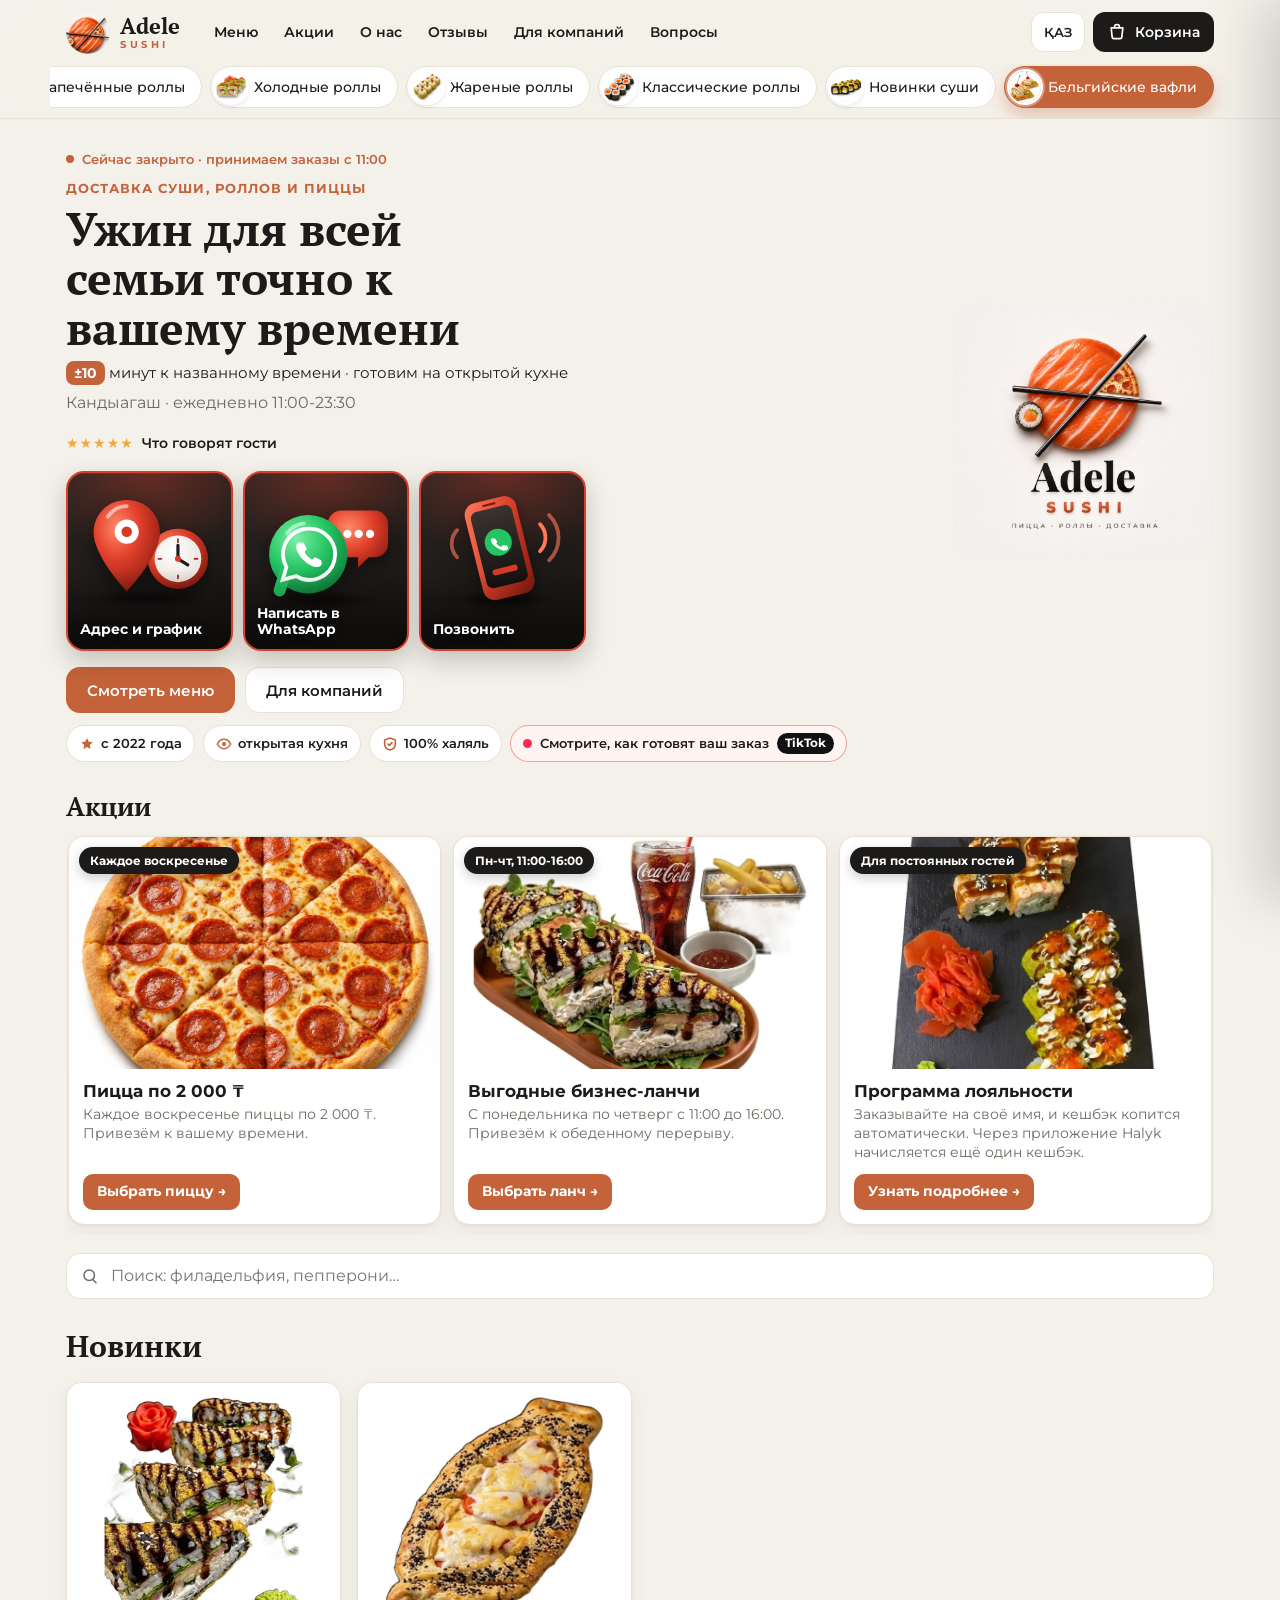
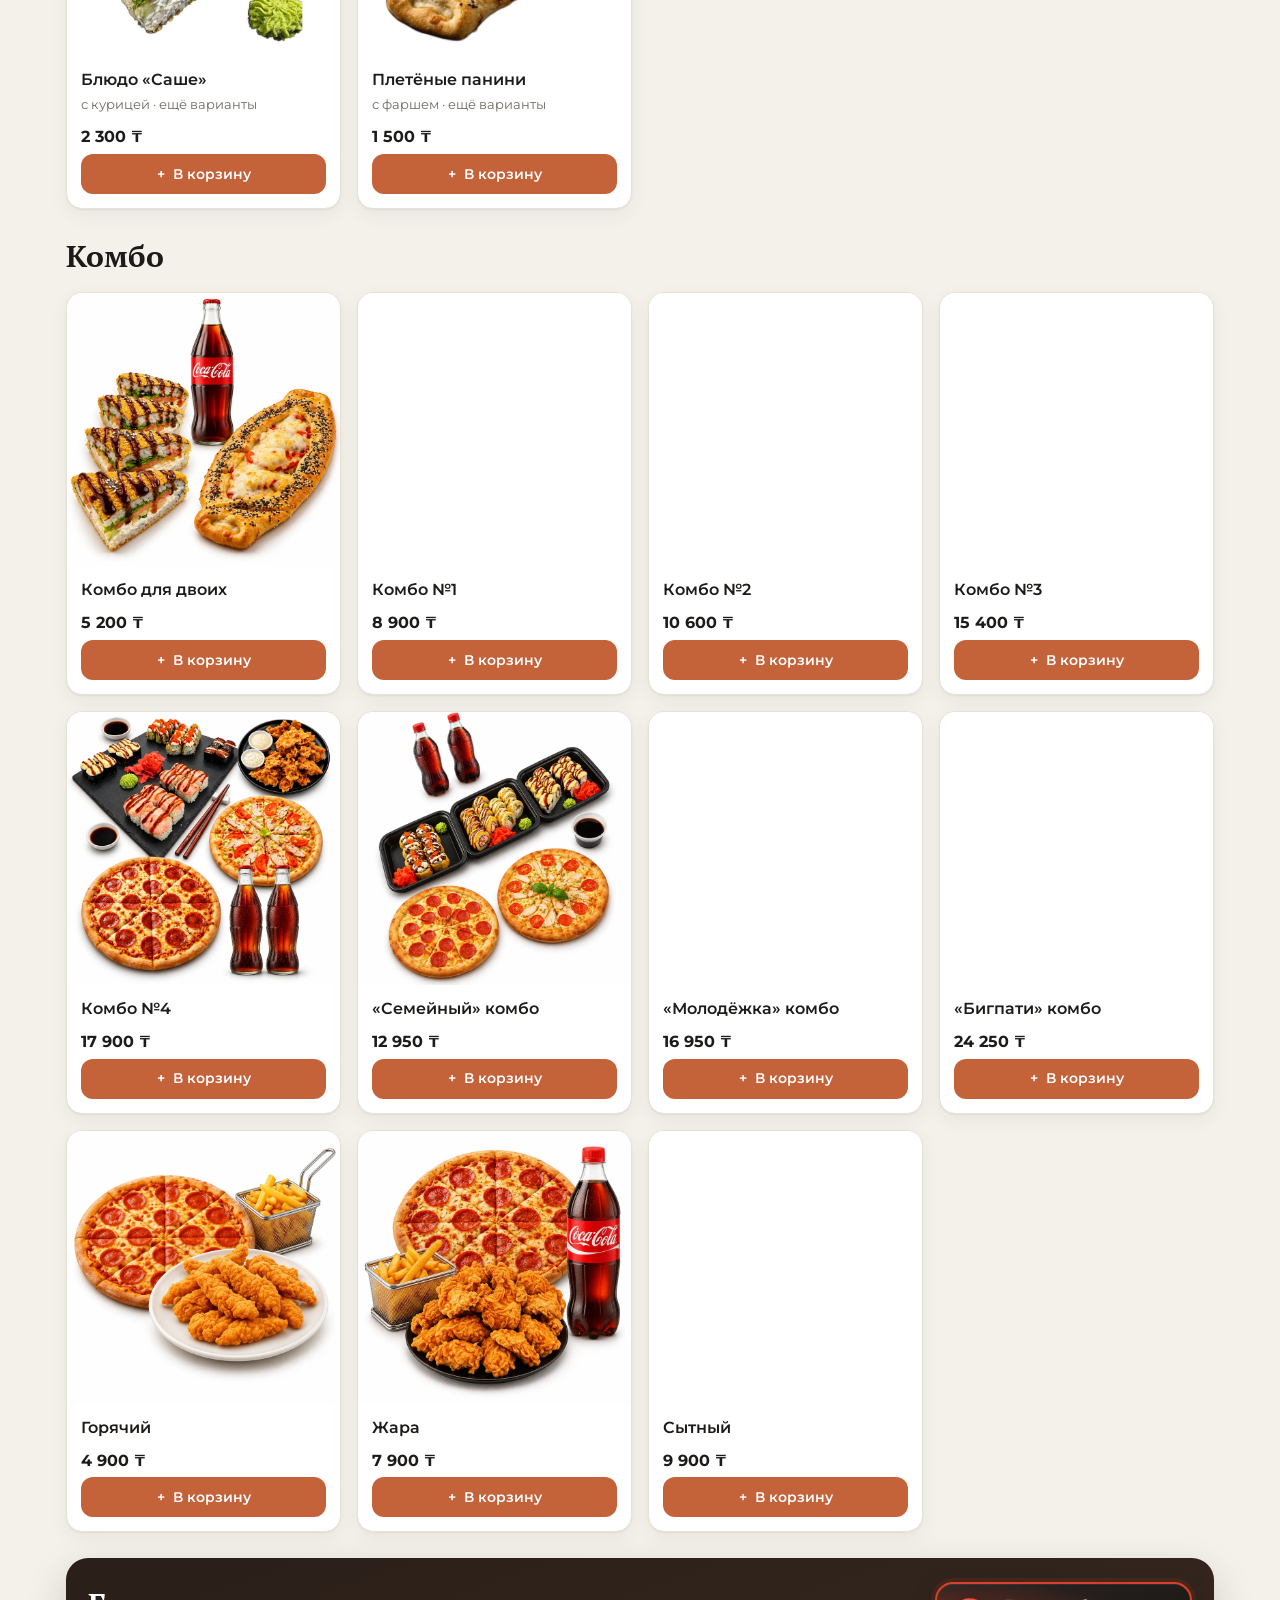
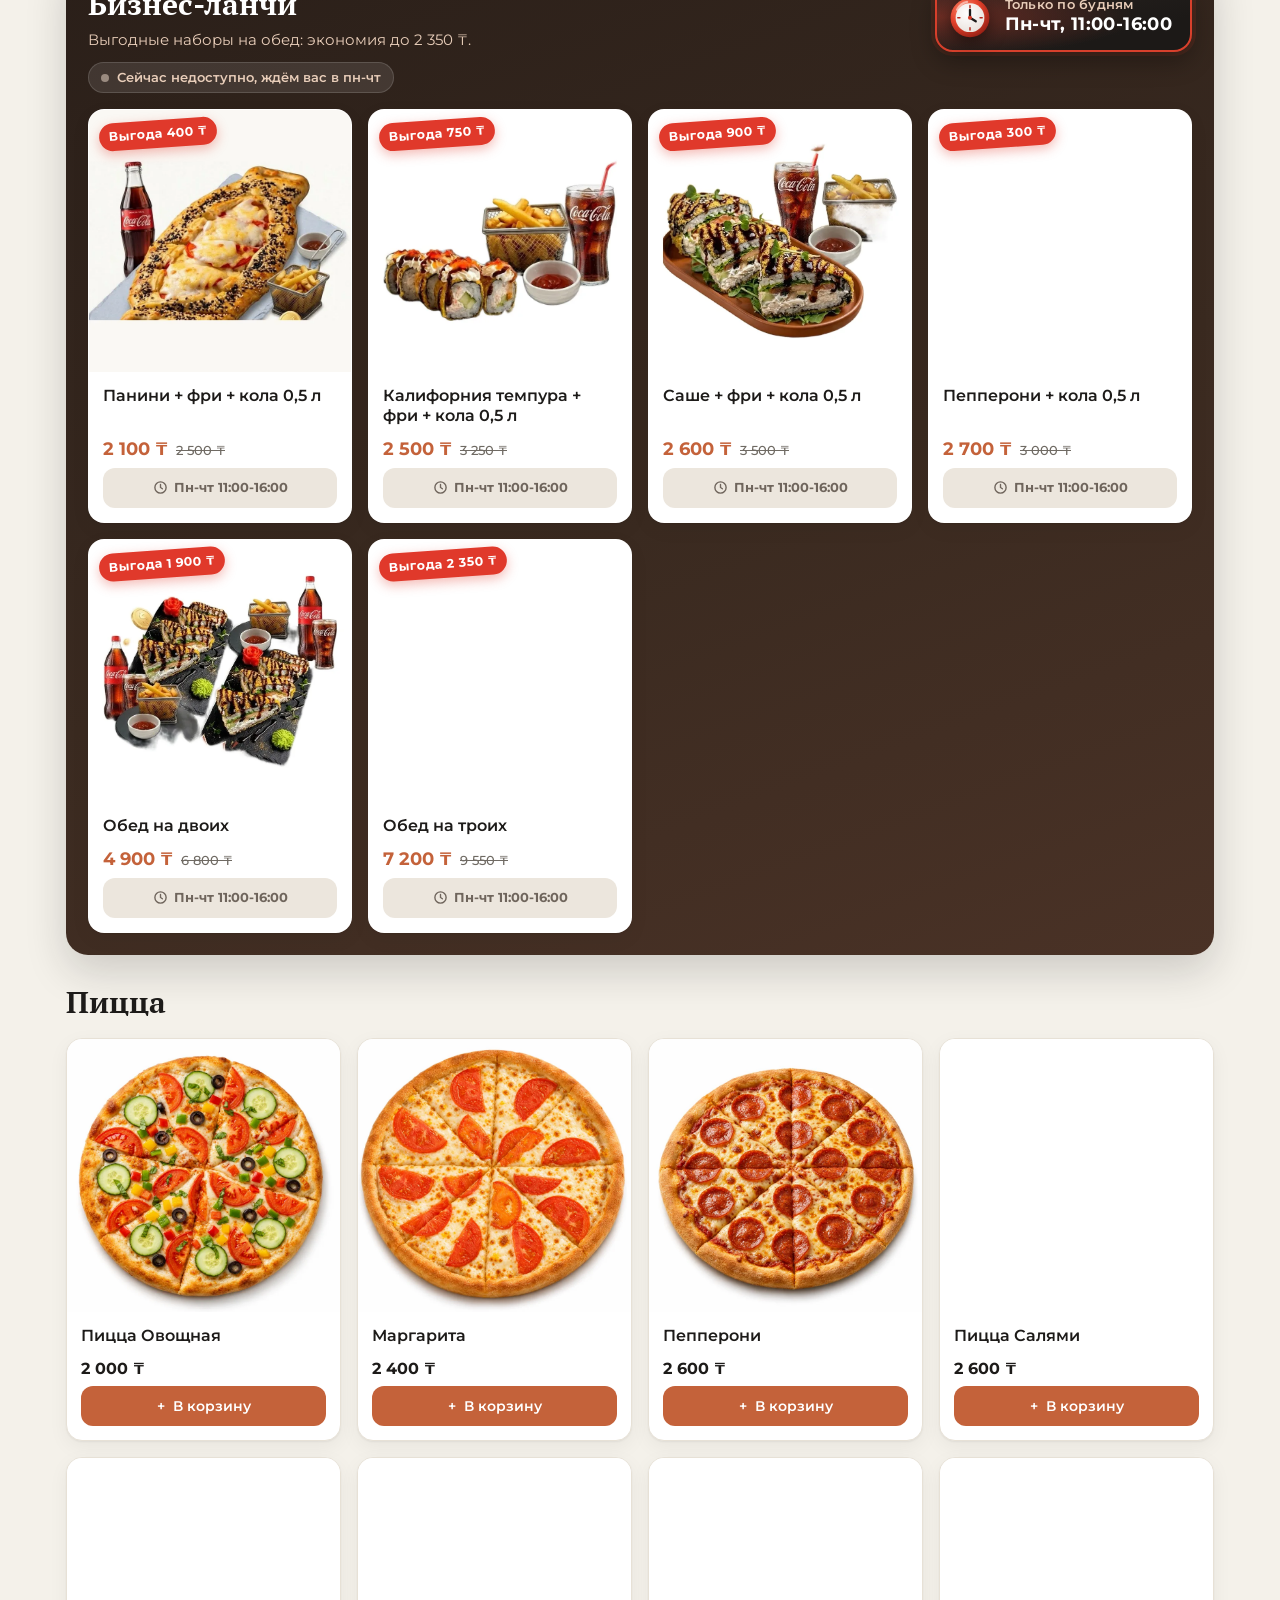
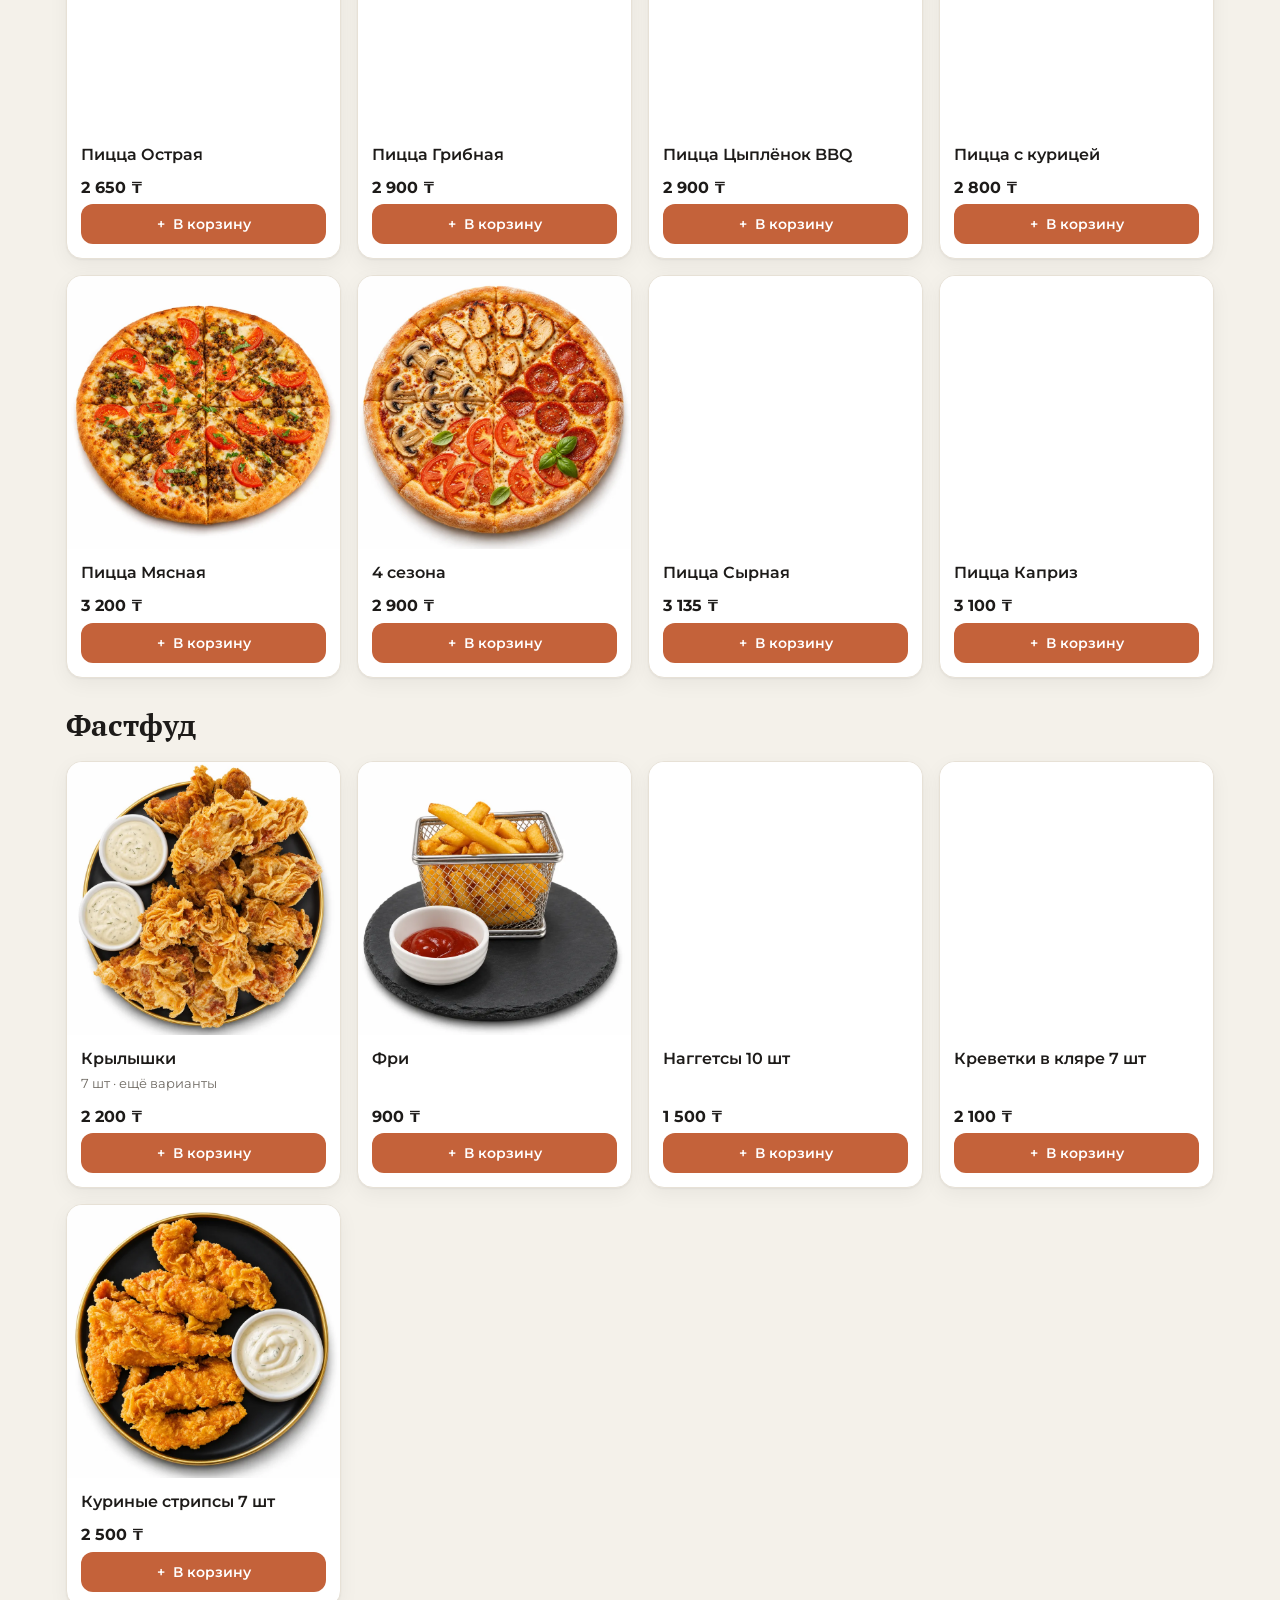
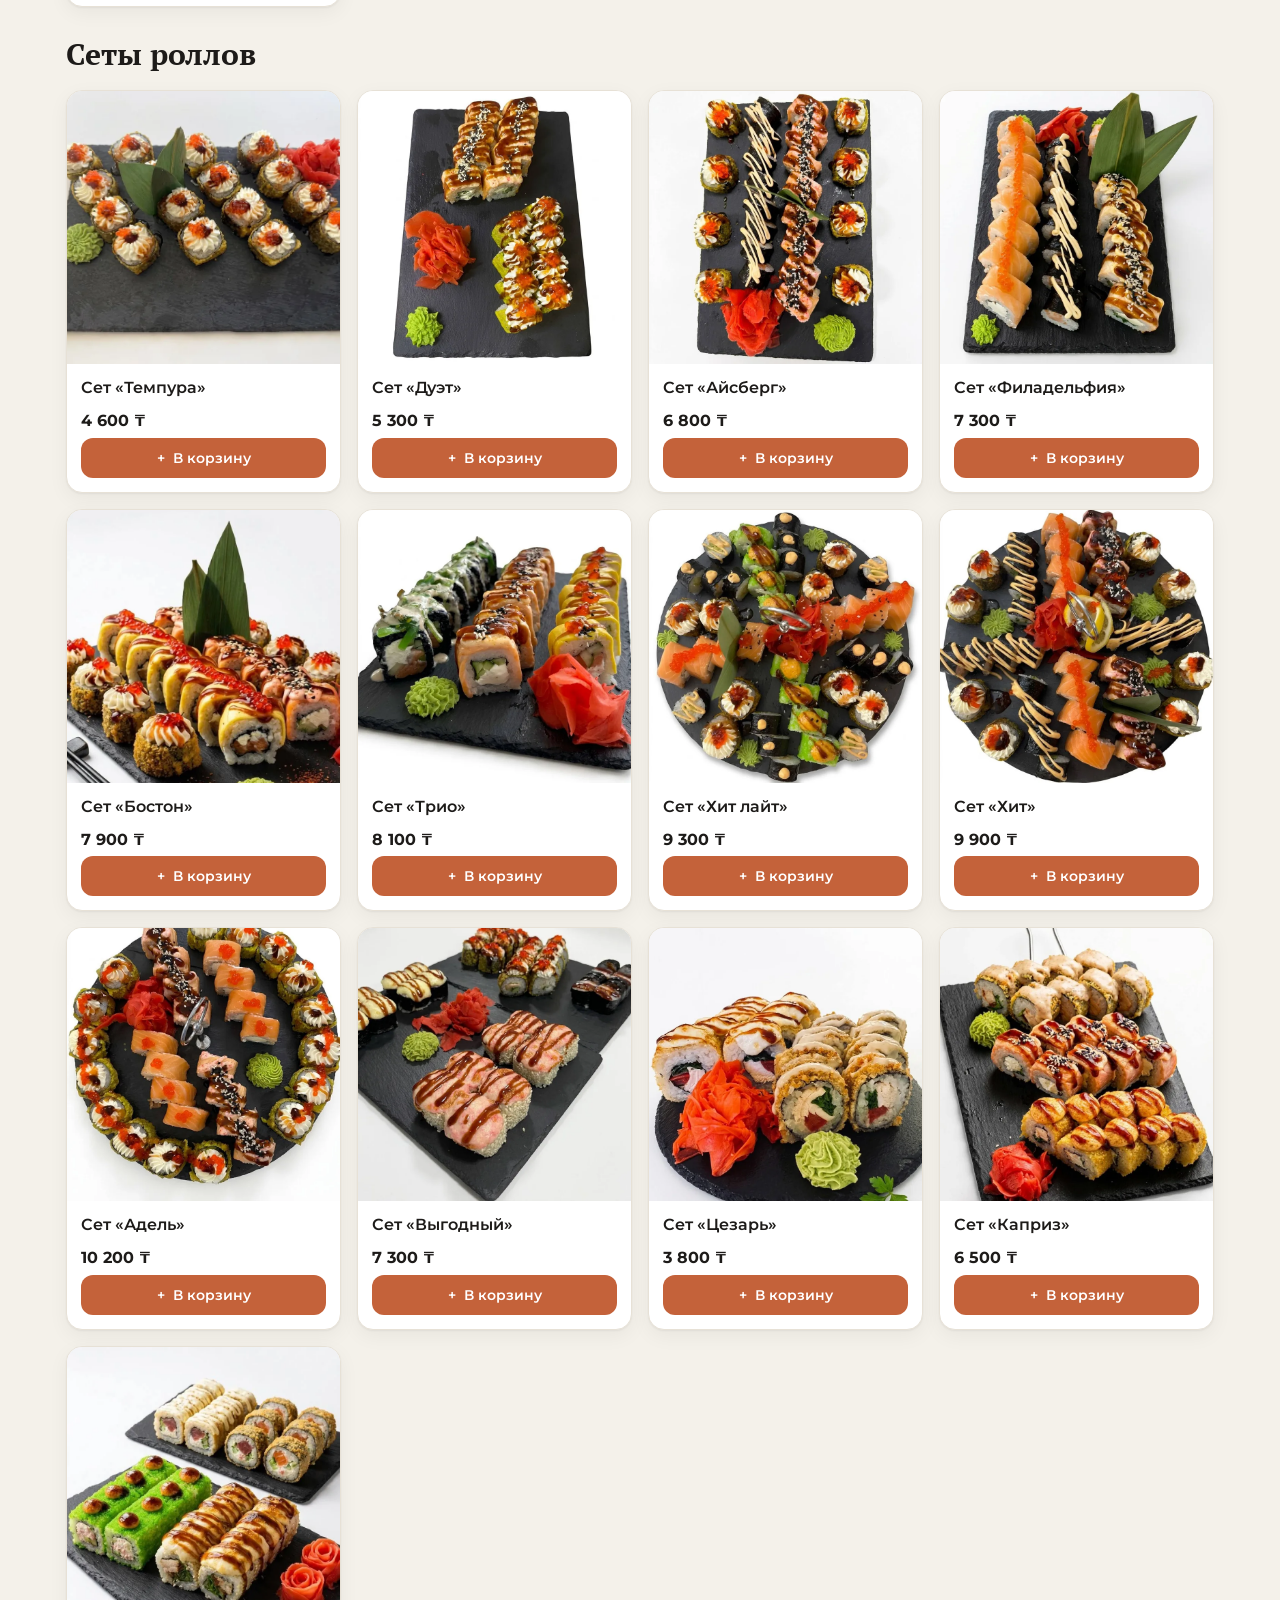
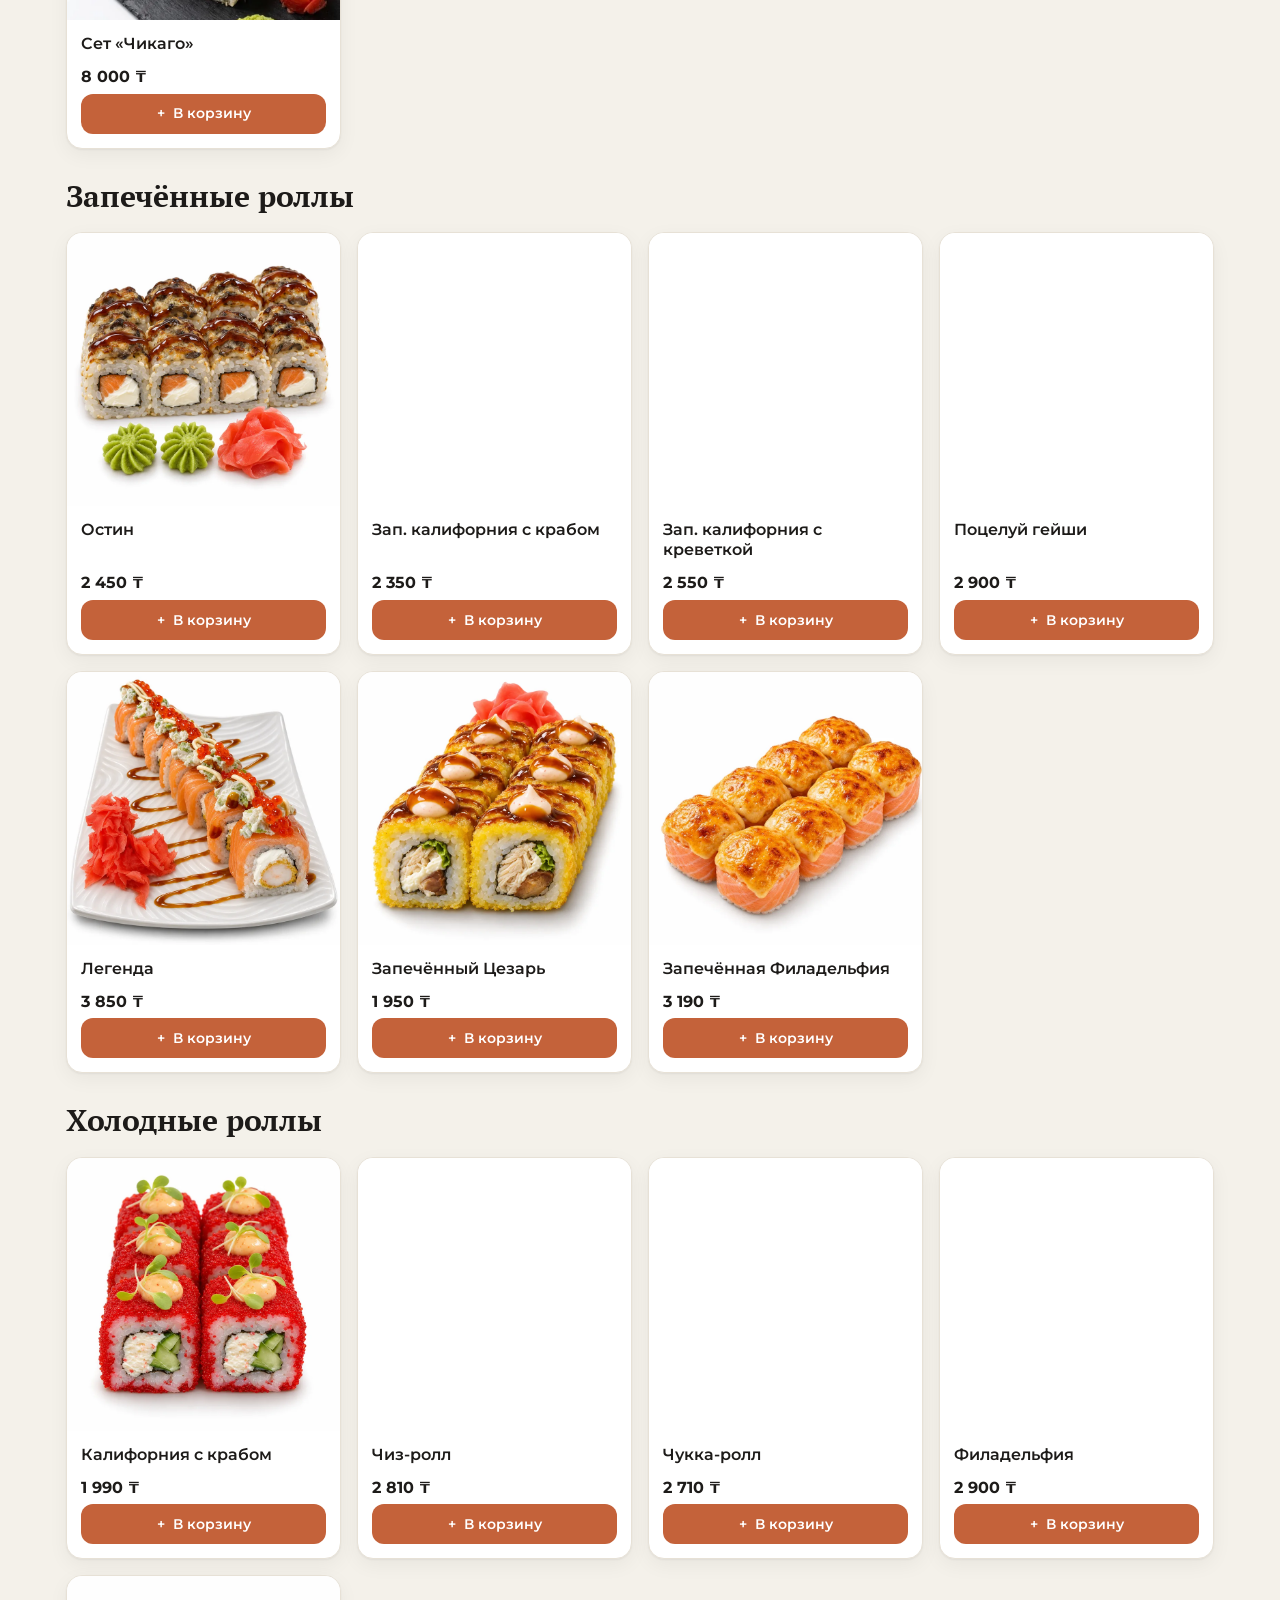
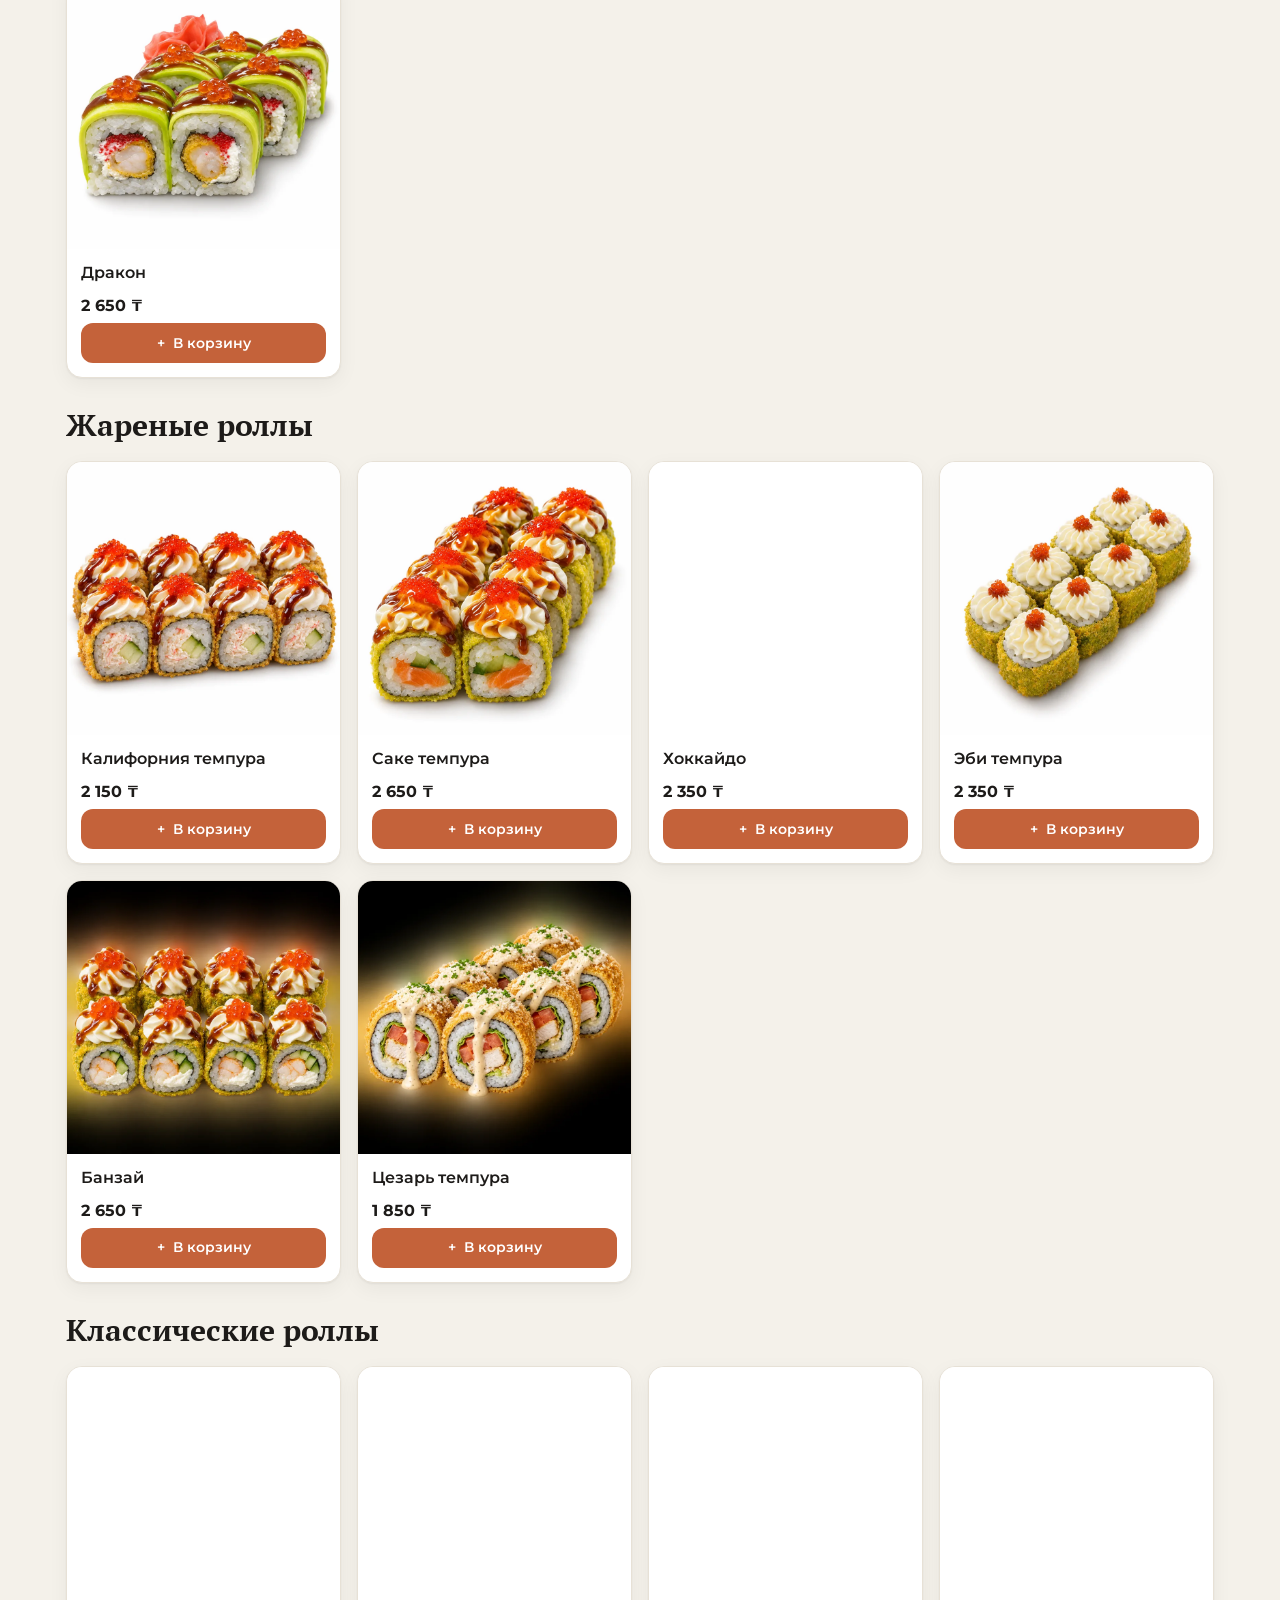
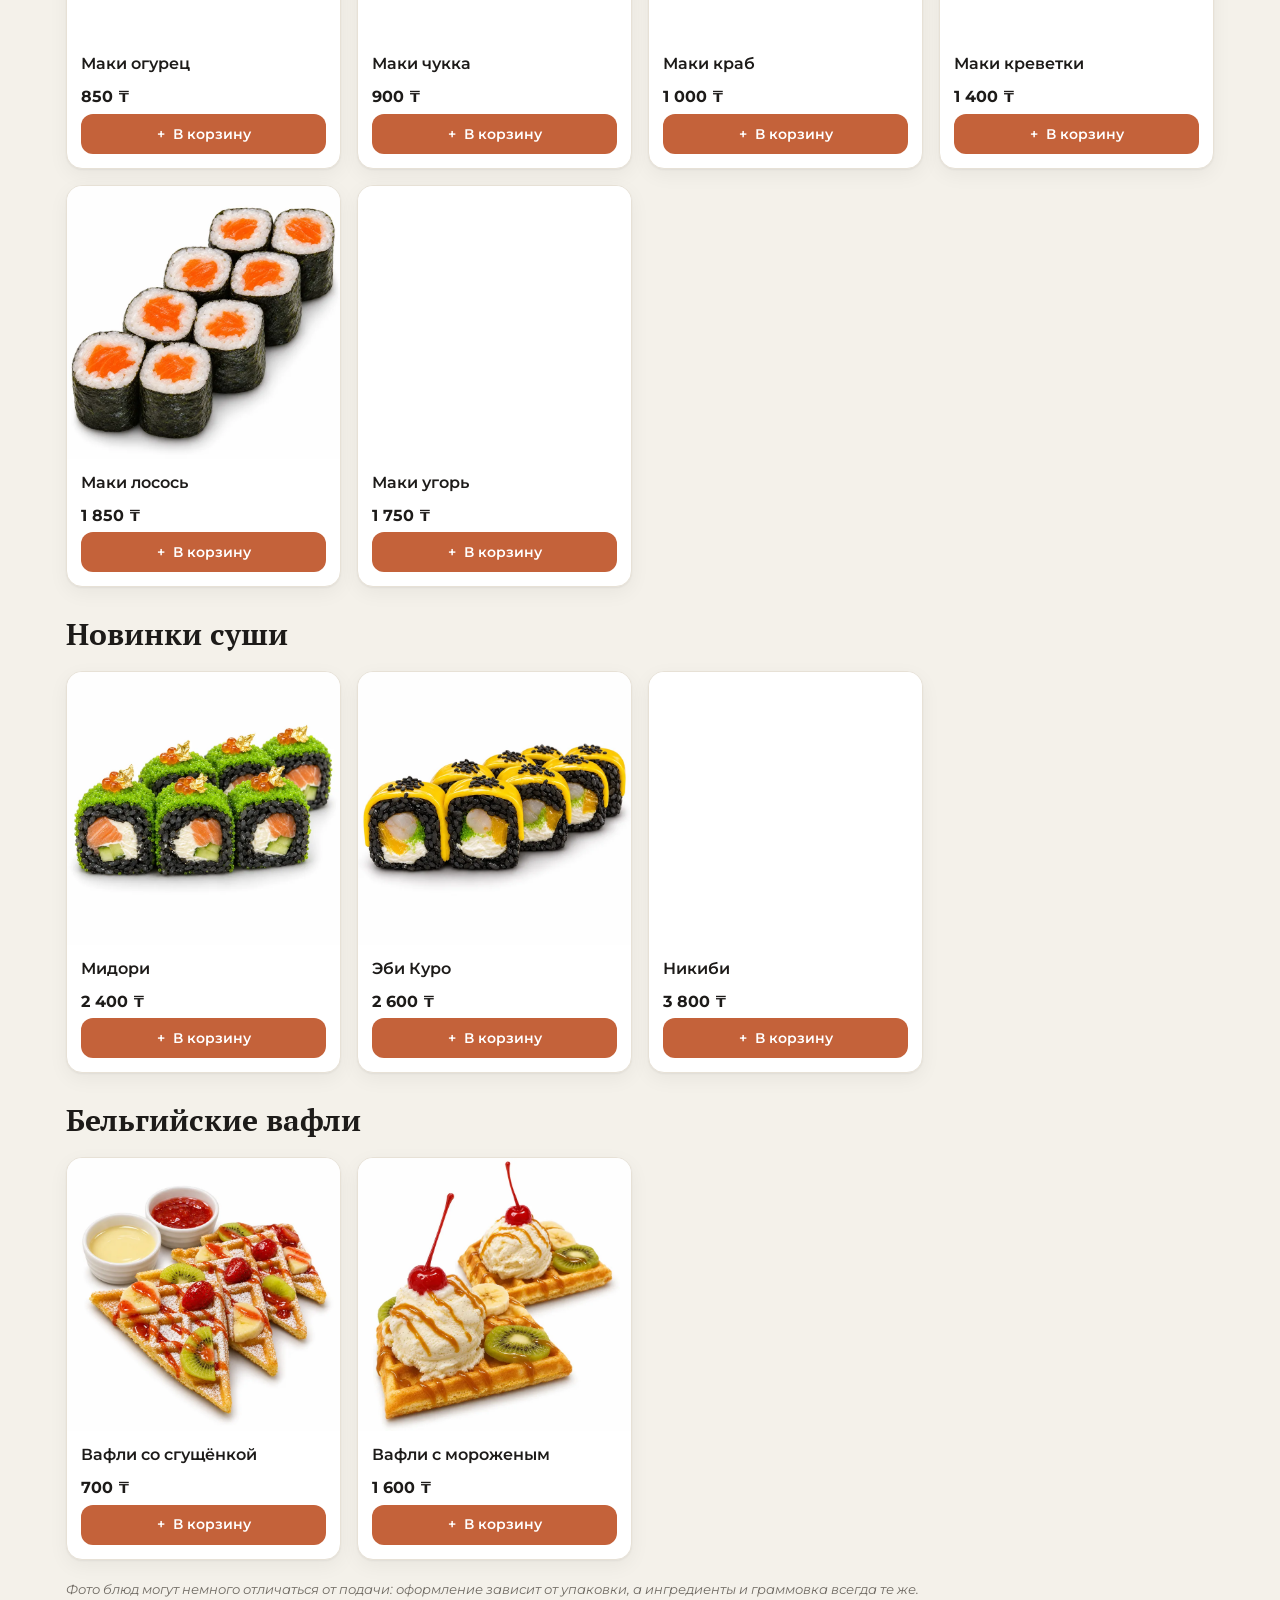
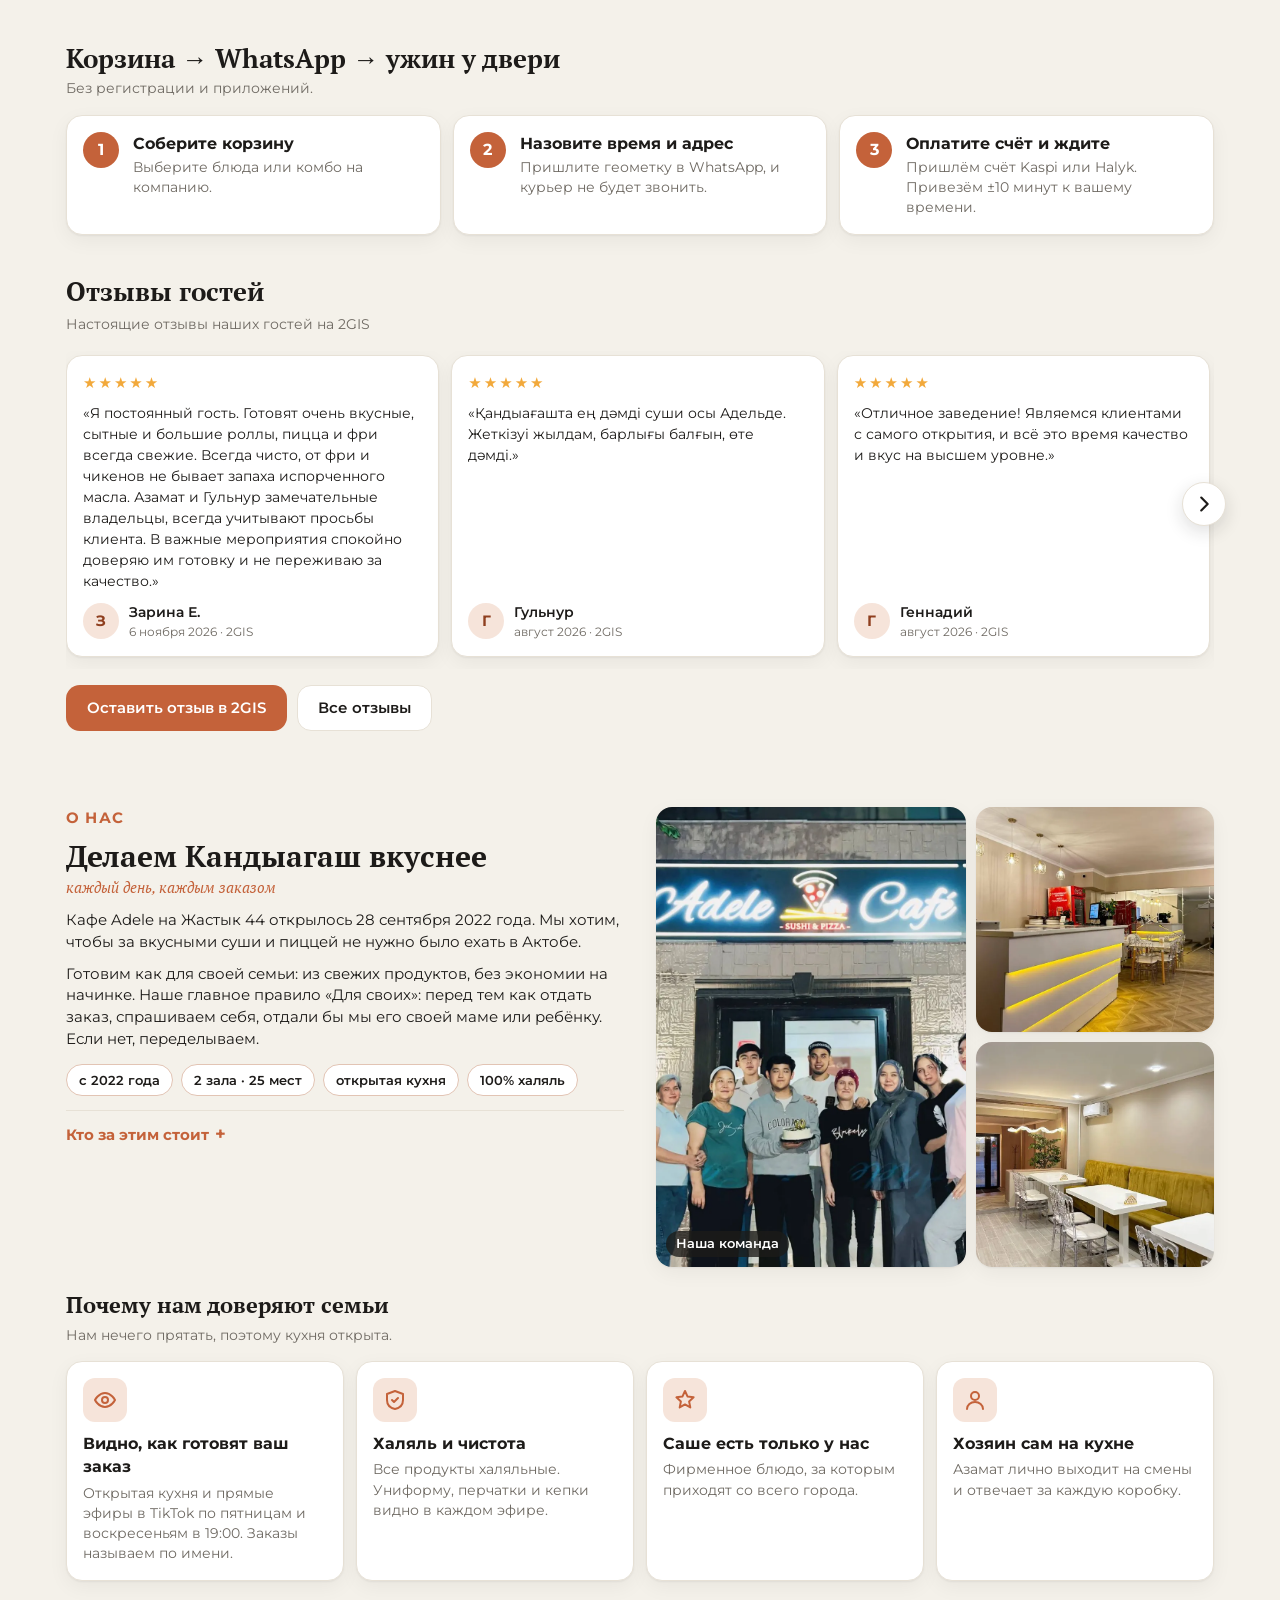
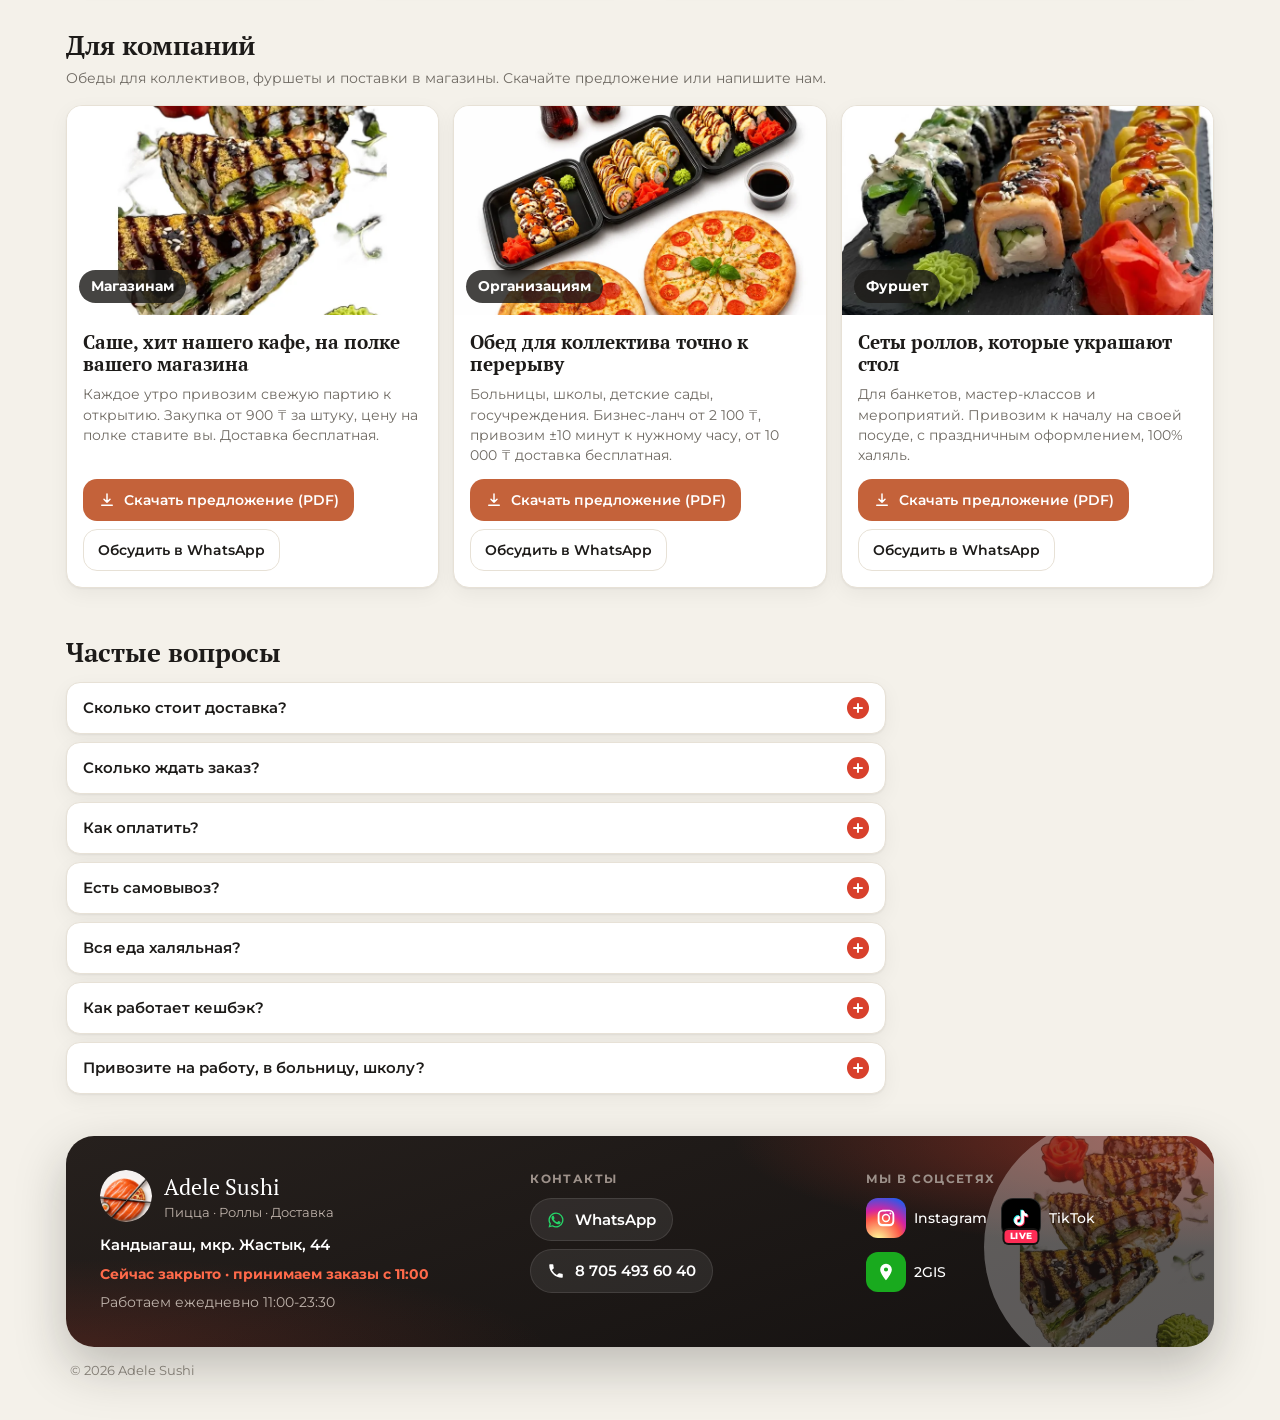
==== index.html @ c21aa94f "Prepare for adelesushi.kz: link preview image, Restaurant schema, canonical, robots and sitemap" ====
<!DOCTYPE html>
<html lang="ru">
<head>
  <meta charset="UTF-8">
  <meta name="viewport" content="width=device-width, initial-scale=1, viewport-fit=cover">
  <title>Adele Sushi: доставка суши, роллов и пиццы в Кандыагаше</title>
  <meta name="description" content="Adele Sushi: доставка роллов, суши, пиццы и комбо в Кандыагаше. Ежедневно 11:00-23:30. Заказ в пару кликов через WhatsApp.">
  <meta name="theme-color" content="#f4f1ea">
  <meta name="color-scheme" content="only light">
  <link rel="canonical" href="https://adelesushi.kz/">
  <meta property="og:title" content="Adele Sushi: доставка суши, роллов и пиццы в Кандыагаше">
  <meta property="og:description" content="Ужин для всей семьи точно к вашему времени. Роллы, суши, пицца, комбо и бизнес-ланчи. Заказ через WhatsApp.">
  <meta property="og:image" content="https://adelesushi.kz/img/og-image.jpg">
  <meta property="og:image:width" content="1200">
  <meta property="og:image:height" content="630">
  <meta property="og:url" content="https://adelesushi.kz/">
  <meta property="og:type" content="website">
  <meta property="og:locale" content="ru_RU">
  <meta property="og:site_name" content="Adele Sushi">
  <meta name="twitter:card" content="summary_large_image">
  <script type="application/ld+json">
  {
    "@context": "https://schema.org",
    "@type": "Restaurant",
    "name": "Adele Sushi",
    "url": "https://adelesushi.kz/",
    "image": "https://adelesushi.kz/img/og-image.jpg",
    "logo": "https://adelesushi.kz/img/logo.jpg",
    "telephone": "+7 705 493 60 40",
    "servesCuisine": ["Суши", "Роллы", "Пицца"],
    "priceRange": "₸₸",
    "address": {
      "@type": "PostalAddress",
      "streetAddress": "мкр. Жастык, 44",
      "addressLocality": "Кандыагаш",
      "addressRegion": "Актюбинская область",
      "addressCountry": "KZ"
    },
    "openingHoursSpecification": [{
      "@type": "OpeningHoursSpecification",
      "dayOfWeek": ["Monday", "Tuesday", "Wednesday", "Thursday", "Friday", "Saturday", "Sunday"],
      "opens": "11:00",
      "closes": "23:30"
    }],
    "hasMenu": "https://adelesushi.kz/#menu",
    "sameAs": ["https://www.instagram.com/adele_sushi.knd", "https://www.tiktok.com/@adele_sushi.knd", "https://2gis.kz/aktobe/firm/70000001089008140"]
  }
  </script>
  <link rel="icon" type="image/png" href="img/favicon.png?v=27">
  <link rel="apple-touch-icon" href="img/apple-touch-icon.png">
  <link rel="preconnect" href="https://fonts.googleapis.com">
  <link rel="preconnect" href="https://fonts.gstatic.com" crossorigin>
  <link href="https://fonts.googleapis.com/css2?family=Montserrat:wght@400;500;600;700&family=PT+Serif:wght@700&display=swap" rel="stylesheet">
  <link rel="stylesheet" href="style.css?v=27">
</head>
<body>

  <header class="header">
    <div class="header__inner container">
      <a href="#top" class="brand" aria-label="Adele Sushi">
        <img src="img/emblem.png?v=27" alt="" class="brand__logo" width="44" height="44">
        <span class="brand__text">
          <span class="brand__name">Adele</span>
          <span class="brand__sub">SUSHI</span>
        </span>
      </a>
      <nav class="topnav" aria-label="Разделы сайта">
        <a href="#menu" data-i18n="navMenu">Меню</a>
        <a href="#promos" data-i18n="navPromos">Акции</a>
        <a href="#about" data-i18n="navAbout">О нас</a>
        <a href="#reviews" data-i18n="navReviews">Отзывы</a>
        <a href="#business" data-i18n="navBiz">Для компаний</a>
        <a href="#faq" data-i18n="navFaq">Вопросы</a>
      </nav>
      <div class="header__actions">
        <button class="lang-btn" id="langBtn" type="button" aria-label="Сменить язык">ҚАЗ</button>
        <button class="cart-btn" id="cartBtn" type="button">
          <svg viewBox="0 0 24 24" width="20" height="20" aria-hidden="true"><path fill="none" stroke="currentColor" stroke-width="2" stroke-linecap="round" stroke-linejoin="round" d="M5 7h14l-1.2 11.1a2 2 0 0 1-2 1.9H8.2a2 2 0 0 1-2-1.9L5 7zm4 0V6a3 3 0 0 1 6 0v1"/></svg>
          <span class="cart-btn__label" data-i18n="cart">Корзина</span>
          <span class="cart-btn__count" id="cartCount" hidden>0</span>
        </button>
        <button class="burger" id="navOpen" type="button" aria-label="Открыть меню сайта" aria-controls="sideNav" aria-expanded="false">
          <span></span><span></span><span></span>
        </button>
      </div>
    </div>
    <nav class="cats" id="cats" aria-label="Категории меню">
      <div class="cats__inner container" id="catsInner"></div>
    </nav>
  </header>

  <main id="top">
    <section class="hero container">
      <div class="hero__text">
        <p class="hero__status" id="openStatus"></p>
        <p class="hero__kicker" data-i18n="heroKicker">Доставка суши, роллов и пиццы</p>
        <h1 data-i18n="heroTitle">Ужин для всей семьи точно к вашему времени</h1>
        <p class="hero__promise"><b>±10</b> <span data-i18n="heroPromise">минут к названному времени · готовим на открытой кухне</span></p>
        <p class="hero__sub" data-i18n="heroSub">Кандыагаш · ежедневно 11:00-23:30</p>
        <a class="hero__reviews" href="#reviews" id="heroReviews" hidden>
          <span class="hero__stars" aria-hidden="true">★★★★★</span>
          <span data-i18n="heroReviews">Что говорят гости</span>
        </a>
        <div class="qcards" aria-label="Быстрые действия">
          <button type="button" class="qcard" data-story="0">
            <span class="qcard__art" data-art="pin"></span>
            <span class="qcard__label" data-i18n="qAddress">Адрес и график</span>
          </button>
          <button type="button" class="qcard" data-story="1">
            <span class="qcard__art" data-art="chat"></span>
            <span class="qcard__label" data-i18n="qWrite">Написать в WhatsApp</span>
          </button>
          <button type="button" class="qcard" data-story="2">
            <span class="qcard__art" data-art="phone"></span>
            <span class="qcard__label" data-i18n="qCall">Позвонить</span>
          </button>
        </div>
        <div class="hero__ctas">
          <a href="#menu" class="btn btn--primary" data-i18n="toMenu">Смотреть меню</a>
          <a href="#business" class="btn btn--ghost" data-i18n="toBusiness">Для компаний</a>
        </div>
      </div>
      <img class="hero__logo" src="img/logo.jpg?v=27" alt="Adele Sushi: пицца, роллы, доставка" width="800" height="800">
    </section>

    <ul class="trust-strip container" aria-label="Почему Adele">
      <li><svg viewBox="0 0 24 24" width="16" height="16" aria-hidden="true"><path fill="currentColor" d="M12 3l2.6 5.6 6 .7-4.5 4.1 1.2 6L12 16.4 6.7 19.4l1.2-6L3.4 9.3l6-.7z"/></svg><span data-i18n="ts1">с 2022 года</span></li>
      <li><svg viewBox="0 0 24 24" width="16" height="16" aria-hidden="true"><path fill="none" stroke="currentColor" stroke-width="2.2" d="M2 12s3.6-7 10-7 10 7 10 7-3.6 7-10 7S2 12 2 12z"/><circle cx="12" cy="12" r="3" fill="currentColor"/></svg><span data-i18n="ts2">открытая кухня</span></li>
      <li><svg viewBox="0 0 24 24" width="16" height="16" aria-hidden="true"><path fill="none" stroke="currentColor" stroke-width="2.4" stroke-linecap="round" stroke-linejoin="round" d="M12 3l8 3v6c0 5-3.5 8-8 9-4.5-1-8-4-8-9V6z M9 12l2 2 4-4"/></svg><span data-i18n="ts3">100% халяль</span></li>
      <li class="ts-live"><a id="liveLink" href="#" target="_blank" rel="noopener"><span class="live-dot" aria-hidden="true"></span><span data-i18n="liveText">Смотрите, как готовят ваш заказ</span><span class="ts-live__tt">TikTok</span></a></li>
    </ul>

    <section class="promos container" id="promos" hidden aria-labelledby="promosTitle">
      <h2 id="promosTitle" data-i18n="promosTitle">Акции</h2>
      <div class="promos__list" id="promoList"></div>
    </section>

    <div class="container search-wrap">
      <label class="search">
        <svg viewBox="0 0 24 24" width="18" height="18" aria-hidden="true"><path fill="none" stroke="currentColor" stroke-width="2" stroke-linecap="round" d="M11 18a7 7 0 1 0 0-14 7 7 0 0 0 0 14zm9 3-4.3-4.3"/></svg>
        <input type="search" id="search" data-i18n-ph="search" placeholder="Поиск: филадельфия, пепперони…" autocomplete="off">
      </label>
    </div>

    <div id="menu" class="menu container"></div>
    <p class="empty-search container" id="emptySearch" hidden data-i18n="nothing">Ничего не нашли. Попробуйте другое название.</p>
    <p class="photo-note container" data-i18n="photoNote">Фото блюд могут немного отличаться от подачи: оформление зависит от упаковки, а ингредиенты и граммовка всегда те же.</p>

    <section class="steps container" id="howto">
      <h2 data-i18n="stepsTitle">Корзина → WhatsApp → ужин у двери</h2>
      <p class="sec-note" data-i18n="stepsNote">Без регистрации и приложений.</p>
      <ol class="steps__list">
        <li class="step"><span class="step__n">1</span><h3 data-i18n="step1t">Соберите корзину</h3><p data-i18n="step1d">Выберите блюда или комбо на компанию.</p></li>
        <li class="step"><span class="step__n">2</span><h3 data-i18n="step2t">Назовите время и адрес</h3><p data-i18n="step2d">Пришлите геометку в WhatsApp, и курьер не будет звонить.</p></li>
        <li class="step"><span class="step__n">3</span><h3 data-i18n="step3t">Оплатите счёт и ждите</h3><p data-i18n="step3d">Пришлём счёт Kaspi или Halyk. Привезём ±10 минут к вашему времени.</p></li>
      </ol>
    </section>

    <section class="reviews container" id="reviews" hidden>
      <div class="reviews__head">
        <h2 data-i18n="reviews">Отзывы гостей</h2>
        <p class="reviews__note" data-i18n="reviewsNote">Настоящие отзывы наших гостей на 2GIS</p>
      </div>
      <div class="rv-wrap">
        <button type="button" class="rv-arrow rv-arrow--prev" id="rvPrev" aria-label="Назад">
          <svg viewBox="0 0 24 24" width="22" height="22" aria-hidden="true"><path fill="none" stroke="currentColor" stroke-width="2.4" stroke-linecap="round" stroke-linejoin="round" d="M15 5l-7 7 7 7"/></svg>
        </button>
        <div class="rv-list" id="guestReviews"></div>
        <button type="button" class="rv-arrow rv-arrow--next" id="rvNext" aria-label="Вперёд">
          <svg viewBox="0 0 24 24" width="22" height="22" aria-hidden="true"><path fill="none" stroke="currentColor" stroke-width="2.4" stroke-linecap="round" stroke-linejoin="round" d="M9 5l7 7-7 7"/></svg>
        </button>
      </div>
      <div class="reviews__ctas" id="reviewsCtas" hidden>
        <a class="btn btn--primary" id="rvLeave" href="#" target="_blank" rel="noopener" data-i18n="leaveReview">Оставить отзыв в 2GIS</a>
        <a class="btn btn--ghost" id="rvAll" href="#" target="_blank" rel="noopener" data-i18n="allReviews">Все отзывы</a>
      </div>
      <div class="reviews__grid" id="reviewsGrid"></div>
    </section>

    <section class="about container" id="about">
      <div class="about__grid">
        <div class="about__text">
          <p class="about__kicker" data-i18n="aboutKicker">О нас</p>
          <h2 data-i18n="aboutTitle">Делаем Кандыагаш вкуснее</h2>
          <p class="about__lead" data-i18n="aboutLead">каждый день, каждым заказом</p>
          <p data-i18n="aboutP1">Кафе Adele на Жастык 44 открылось 28 сентября 2022 года. Мы хотим, чтобы за вкусными суши и пиццей не нужно было ехать в Актобе.</p>
          <p data-i18n="aboutP2">Готовим как для своей семьи: из свежих продуктов, без экономии на начинке. Наше главное правило «Для своих»: перед тем как отдать заказ, спрашиваем себя, отдали бы мы его своей маме или ребёнку. Если нет, переделываем.</p>
          <ul class="about__facts">
            <li data-i18n="fact1">с 2022 года</li>
            <li data-i18n="fact2">2 зала · 25 мест</li>
            <li data-i18n="fact3">открытая кухня</li>
            <li data-i18n="fact4">100% халяль</li>
          </ul>
          <details class="about__more">
            <summary data-i18n="aboutFounders">Кто за этим стоит</summary>
            <div class="founders">
              <img src="img/about/founders.webp" alt="Азамат и Гульнур, основатели Adele" width="600" height="600" loading="lazy">
              <p data-i18n="foundersText">Азамат и Гульнур основали Adele. Азамат отвечает за вкус и стандарты качества и сам выходит на смены. Гульнур ведёт закупки и поставщиков, поэтому продукты всегда свежие, а цены честные.</p>
            </div>
          </details>
        </div>
        <div class="about__photos">
          <figure class="about__ph about__ph--big"><img src="img/about/team.webp" alt="Команда Adele у входа в кафе" loading="lazy" width="1000" height="1196"><figcaption data-i18n="capTeam">Наша команда</figcaption></figure>
          <figure class="about__ph"><img src="img/about/cafe-bar.webp" alt="Бар-касса в кафе Adele" loading="lazy" width="667" height="865"></figure>
          <figure class="about__ph"><img src="img/about/cafe-room.webp" alt="Зал кафе Adele" loading="lazy" width="667" height="868"></figure>
        </div>
      </div>
    
      <div class="trust" id="trust">
      <h3 class="trust__title" data-i18n="trustTitle">Почему нам доверяют семьи</h3>
      <p class="sec-note" data-i18n="trustNote">Нам нечего прятать, поэтому кухня открыта.</p>
      <div class="trust__grid">
        <div class="trust__item"><span class="trust__ico" aria-hidden="true"><svg viewBox="0 0 24 24" width="24" height="24"><path fill="none" stroke="currentColor" stroke-width="2" stroke-linecap="round" stroke-linejoin="round" d="M2 12s3.6-7 10-7 10 7 10 7-3.6 7-10 7S2 12 2 12z"/><circle cx="12" cy="12" r="3" fill="none" stroke="currentColor" stroke-width="2"/></svg></span>
          <h3 data-i18n="tr1t">Видно, как готовят ваш заказ</h3><p data-i18n="tr1d">Открытая кухня и прямые эфиры в TikTok по пятницам и воскресеньям в 19:00. Заказы называем по имени.</p></div>
        <div class="trust__item"><span class="trust__ico" aria-hidden="true"><svg viewBox="0 0 24 24" width="24" height="24"><path fill="none" stroke="currentColor" stroke-width="2" stroke-linecap="round" stroke-linejoin="round" d="M12 3l8 3v6c0 5-3.5 8-8 9-4.5-1-8-4-8-9V6z"/><path fill="none" stroke="currentColor" stroke-width="2" stroke-linecap="round" stroke-linejoin="round" d="m9 12 2 2 4-4"/></svg></span>
          <h3 data-i18n="tr2t">Халяль и чистота</h3><p data-i18n="tr2d">Все продукты халяльные. Униформу, перчатки и кепки видно в каждом эфире.</p></div>
        <div class="trust__item"><span class="trust__ico" aria-hidden="true"><svg viewBox="0 0 24 24" width="24" height="24"><path fill="none" stroke="currentColor" stroke-width="2" stroke-linecap="round" stroke-linejoin="round" d="M12 3l2.6 5.6 6 .7-4.5 4.1 1.2 6L12 16.4 6.7 19.4l1.2-6L3.4 9.3l6-.7z"/></svg></span>
          <h3 data-i18n="tr3t">Саше есть только у нас</h3><p data-i18n="tr3d">Фирменное блюдо, за которым приходят со всего города.</p></div>
        <div class="trust__item"><span class="trust__ico" aria-hidden="true"><svg viewBox="0 0 24 24" width="24" height="24"><circle cx="12" cy="8" r="4" fill="none" stroke="currentColor" stroke-width="2"/><path fill="none" stroke="currentColor" stroke-width="2" stroke-linecap="round" d="M4 21c0-4 3.6-7 8-7s8 3 8 7"/></svg></span>
          <h3 data-i18n="tr4t">Хозяин сам на кухне</h3><p data-i18n="tr4d">Азамат лично выходит на смены и отвечает за каждую коробку.</p></div>
      </div>
    </div>
    </section>

    <section class="biz container" id="business" hidden>
      <h2 data-i18n="bizTitle">Для компаний</h2>
      <p class="biz__note" data-i18n="bizNote">Обеды для коллективов, фуршеты и поставки в магазины. Скачайте предложение или напишите нам.</p>
      <div class="biz__grid" id="bizGrid"></div>
    </section>

    <section class="faq container" id="faq" hidden>
      <h2 data-i18n="faqTitle">Частые вопросы</h2>
      <div class="faq__list" id="faqList"></div>
    </section>




  </main>

  <footer class="footer">
    <div class="container">
      <div class="footer__card">
        <div class="footer__col footer__about">
          <div class="footer__brandrow">
            <img src="img/emblem.png?v=27" alt="" width="52" height="52" class="footer__logo">
            <div><p class="footer__brand">Adele Sushi</p><p class="footer__tag" data-i18n="tagline">Пицца · Роллы · Доставка</p></div>
          </div>
          <p class="footer__addr" id="footerCity"></p>
          <p class="footer__open" id="footerOpen"></p>
          <p class="footer__hours"><span data-i18n="workDaily">Работаем ежедневно</span> <span id="footerHours"></span></p>
        </div>
        <div class="footer__col">
          <p class="footer__h" data-i18n="fContacts">Контакты</p>
          <a class="fpill fpill--wa" id="footerWa" href="#" target="_blank" rel="noopener"><svg viewBox="0 0 24 24" width="18" height="18" aria-hidden="true"><path fill="currentColor" d="M17.5 14.4c-.3-.15-1.75-.86-2-.96-.28-.1-.48-.15-.68.15-.2.3-.77.96-.95 1.16-.17.2-.35.22-.65.07a8.1 8.1 0 0 1-2.4-1.48 9 9 0 0 1-1.65-2.06c-.17-.3 0-.46.13-.6.13-.14.3-.35.45-.52.15-.18.2-.3.3-.5.1-.2.05-.38-.02-.53-.08-.15-.68-1.62-.93-2.22-.24-.58-.5-.5-.68-.5h-.58a1.1 1.1 0 0 0-.8.37 3.4 3.4 0 0 0-1.05 2.5c0 1.47 1.07 2.9 1.22 3.1.15.2 2.1 3.2 5.1 4.5.71.3 1.27.5 1.7.63.72.23 1.37.2 1.88.12.58-.08 1.75-.72 2-1.4.25-.7.25-1.3.18-1.42-.08-.13-.28-.2-.58-.35zM12 2a10 10 0 0 0-8.6 15.1L2 22l5-1.3A10 10 0 1 0 12 2zm0 18.2a8.2 8.2 0 0 1-4.2-1.15l-.3-.18-3 .78.8-2.9-.2-.3A8.2 8.2 0 1 1 12 20.2z"/></svg><span id="footerWaNum"></span></a>
          <a class="fpill" id="footerPhone" href="#"><svg viewBox="0 0 24 24" width="18" height="18" aria-hidden="true"><path fill="currentColor" d="M6.6 10.8a15.1 15.1 0 0 0 6.6 6.6l2.2-2.2a1 1 0 0 1 1-.25 11.4 11.4 0 0 0 3.6.57 1 1 0 0 1 1 1V20a1 1 0 0 1-1 1A17 17 0 0 1 3 4a1 1 0 0 1 1-1h3.5a1 1 0 0 1 1 1c0 1.25.2 2.45.57 3.6a1 1 0 0 1-.25 1z"/></svg><span id="footerPhoneNum"></span></a>
        </div>
        <div class="footer__col">
          <p class="footer__h" data-i18n="fSocial">Мы в соцсетях</p>
          <div class="footer__social">
            <a class="soc soc--ig" id="igLink" href="#" target="_blank" rel="noopener" aria-label="Instagram"><span class="soc__ico"><svg viewBox="0 0 24 24" width="20" height="20" aria-hidden="true"><path fill="#fff" d="M12 7a5 5 0 1 0 0 10 5 5 0 0 0 0-10zm0 8.2a3.2 3.2 0 1 1 0-6.4 3.2 3.2 0 0 1 0 6.4zM17.3 5.5a1.2 1.2 0 1 0 0 2.4 1.2 1.2 0 0 0 0-2.4zM12 2c-2.7 0-3 0-4.1.06C4.5 2.2 2.2 4.5 2.06 7.9 2 9 2 9.3 2 12s0 3 .06 4.1c.15 3.4 2.4 5.7 5.84 5.84C9 22 9.3 22 12 22s3 0 4.1-.06c3.4-.15 5.7-2.4 5.84-5.84C22 15 22 14.7 22 12s0-3-.06-4.1C21.8 4.5 19.5 2.2 16.1 2.06 15 2 14.7 2 12 2zm0 1.8c2.7 0 3 0 4 .06 2.5.1 3.6 1.3 3.7 3.7.05 1 .06 1.3.06 4s0 3-.06 4c-.1 2.4-1.2 3.6-3.7 3.7-1 .05-1.3.06-4 .06s-3 0-4-.06c-2.5-.1-3.6-1.3-3.7-3.7C4.2 15 4.2 14.7 4.2 12s0-3 .06-4c.1-2.4 1.2-3.6 3.7-3.7 1-.05 1.3-.06 4-.06z"/></svg></span>Instagram</a>
            <a class="soc soc--tt" id="ttLink" href="#" target="_blank" rel="noopener" aria-label="TikTok"><span class="soc__ico"><svg viewBox="0 0 24 24" width="20" height="20" aria-hidden="true"><path fill="#25f4ee" transform="translate(-1 -1)" d="M16.6 5.8A4.3 4.3 0 0 1 15.5 3h-3.2v12.4a2.6 2.6 0 1 1-2.6-2.6c.27 0 .53.04.78.12V9.6a5.8 5.8 0 1 0 5.02 5.75V9.1a7.4 7.4 0 0 0 4.3 1.37V7.3a4.3 4.3 0 0 1-3.2-1.5z"/><path fill="#fe2c55" transform="translate(1 1)" d="M16.6 5.8A4.3 4.3 0 0 1 15.5 3h-3.2v12.4a2.6 2.6 0 1 1-2.6-2.6c.27 0 .53.04.78.12V9.6a5.8 5.8 0 1 0 5.02 5.75V9.1a7.4 7.4 0 0 0 4.3 1.37V7.3a4.3 4.3 0 0 1-3.2-1.5z"/><path fill="#fff" d="M16.6 5.8A4.3 4.3 0 0 1 15.5 3h-3.2v12.4a2.6 2.6 0 1 1-2.6-2.6c.27 0 .53.04.78.12V9.6a5.8 5.8 0 1 0 5.02 5.75V9.1a7.4 7.4 0 0 0 4.3 1.37V7.3a4.3 4.3 0 0 1-3.2-1.5z"/></svg><span class="soc__live">LIVE</span></span>TikTok</a>
            <a class="soc soc--gis" id="gisLink" href="#" target="_blank" rel="noopener" aria-label="2GIS"><span class="soc__ico"><svg viewBox="0 0 24 24" width="20" height="20" aria-hidden="true"><path fill="#fff" d="M12 2a7 7 0 0 0-7 7c0 5.2 7 13 7 13s7-7.8 7-13a7 7 0 0 0-7-7zm0 9.5A2.5 2.5 0 1 1 12 6.5a2.5 2.5 0 0 1 0 5z"/></svg></span>2GIS</a>
          </div>
        </div>
        <img class="footer__deco" src="img/menu/sashe.webp" alt="" aria-hidden="true" loading="lazy">
      </div>
      <p class="footer__copy">© <span id="year"></span> Adele Sushi</p>
    </div>
  </footer>

  <!-- Плавающая кнопка корзины (мобильные) -->
  <button class="cart-bar" id="cartBar" type="button" hidden>
    <span><span data-i18n="cart">Корзина</span> · <span id="cartBarCount">0</span></span>
    <strong id="cartBarSum">0 ₸</strong>
  </button>

  <!-- Корзина -->
  <div class="overlay" id="overlay" hidden></div>
  <aside class="drawer" id="drawer" aria-hidden="true" aria-labelledby="drawerTitle" role="dialog">
    <div class="drawer__head">
      <h2 id="drawerTitle" data-i18n="yourOrder">Ваш заказ</h2>
      <button class="icon-btn" id="drawerClose" type="button" aria-label="Закрыть">
        <svg viewBox="0 0 24 24" width="22" height="22" aria-hidden="true"><path stroke="currentColor" stroke-width="2" stroke-linecap="round" d="M6 6l12 12M18 6 6 18"/></svg>
      </button>
    </div>
    <div class="drawer__body">
      <div id="cartItems"></div>
      <p class="cart-empty" id="cartEmpty" data-i18n="cartEmpty">Корзина пока пустая. Добавьте что-нибудь вкусное из меню.</p>

      <form class="order-form" id="orderForm" novalidate hidden>
        <div class="seg" role="radiogroup">
          <label><input type="radio" name="type" value="delivery" checked><span data-i18n="delivery">Доставка</span></label>
          <label><input type="radio" name="type" value="pickup"><span data-i18n="pickup">Самовывоз</span></label>
        </div>

        <label class="field">
          <span data-i18n="name">Имя</span>
          <input name="name" type="text" autocomplete="name" required maxlength="60">
        </label>
        <label class="field">
          <span data-i18n="phone">Телефон</span>
          <input name="phone" type="tel" inputmode="tel" autocomplete="tel" placeholder="+7 7__ ___ __ __" required>
        </label>
        <label class="field" id="addrField">
          <span data-i18n="address">Адрес доставки</span>
          <input name="address" type="text" autocomplete="street-address" data-i18n-ph="addressPh" placeholder="Улица, дом, квартира / подъезд">
        </label>

        <label class="field">
          <span data-i18n="comment">Комментарий</span>
          <textarea name="comment" rows="2" maxlength="300" data-i18n-ph="commentPh" placeholder="Без лука, приборы на 3 человек…"></textarea>
        </label>

      </form>
    </div>

    <div class="drawer__foot" id="drawerFoot" hidden>
      <div class="total"><span data-i18n="total">Итого</span><strong id="cartTotal">0 ₸</strong></div>
      <p class="form-error" id="formError" hidden></p>
      <p class="note" data-i18n="deliveryNote">Стоимость доставки и время уточнит оператор в WhatsApp.</p>
      <button class="btn btn--wa" id="sendOrder" type="submit" form="orderForm">
        <svg viewBox="0 0 24 24" width="20" height="20" aria-hidden="true"><path fill="currentColor" d="M17.5 14.4c-.3-.15-1.75-.86-2-.96-.28-.1-.48-.15-.68.15-.2.3-.77.96-.95 1.16-.17.2-.35.22-.65.07a8.1 8.1 0 0 1-2.4-1.48 9 9 0 0 1-1.65-2.06c-.17-.3 0-.46.13-.6.13-.14.3-.35.45-.52.15-.18.2-.3.3-.5.1-.2.05-.38-.02-.53-.08-.15-.68-1.62-.93-2.22-.24-.58-.5-.5-.68-.5h-.58a1.1 1.1 0 0 0-.8.37 3.4 3.4 0 0 0-1.05 2.5c0 1.47 1.07 2.9 1.22 3.1.15.2 2.1 3.2 5.1 4.5.71.3 1.27.5 1.7.63.72.23 1.37.2 1.88.12.58-.08 1.75-.72 2-1.4.25-.7.25-1.3.18-1.42-.08-.13-.28-.2-.58-.35zM12 2a10 10 0 0 0-8.6 15.1L2 22l5-1.3A10 10 0 1 0 12 2zm0 18.2a8.2 8.2 0 0 1-4.2-1.15l-.3-.18-3 .78.8-2.9-.2-.3A8.2 8.2 0 1 1 12 20.2z"/></svg>
        <span data-i18n="sendWa">Оформить в WhatsApp</span>
      </button>
    </div>
  </aside>

  <!-- Окно блюда -->
  <div class="overlay" id="dishOverlay" hidden></div>
  <section class="dish" id="dishSheet" role="dialog" aria-modal="true" aria-hidden="true" aria-labelledby="dishName">
    <button class="dish__close" id="dishClose" type="button" aria-label="Закрыть">
      <svg viewBox="0 0 24 24" width="22" height="22" aria-hidden="true"><path stroke="currentColor" stroke-width="2.2" stroke-linecap="round" d="M6 6l12 12M18 6 6 18"/></svg>
    </button>
    <div class="dish__scroll">
      <div class="dish__media"><img id="dishImg" src="" alt=""><span class="save-badge" id="dishSave" hidden></span></div>
      <div class="dish__body">
        <h2 class="dish__name" id="dishName"></h2>
        <p class="dish__price" id="dishPrice"></p>
        <p class="dish__desc" id="dishDesc"></p>
        <div class="dish__vars" id="dishVariants" hidden></div>
        <p class="dish__incart" id="dishInCart" hidden></p>
      </div>
    </div>
    <div class="dish__foot">
      <div class="dish__qty">
        <button type="button" id="dishMinus" aria-label="−">−</button>
        <span id="dishQty">1</span>
        <button type="button" id="dishPlus" aria-label="+">+</button>
      </div>
      <button type="button" class="btn btn--primary dish__add" id="dishAdd"><span id="dishAddLabel">В корзину</span></button>
    </div>
  </section>

  <!-- Бизнес-ланч недоступен -->
  <div class="lmodal" id="lunchModal" hidden role="dialog" aria-modal="true" aria-labelledby="lunchModalTitle">
    <div class="lmodal__box">
      <div class="lmodal__art" id="lunchModalArt"></div>
      <h2 class="lmodal__title" id="lunchModalTitle" data-i18n="lunchModalTitle">Бизнес-ланчи сейчас недоступны</h2>
      <p class="lmodal__text" data-i18n="lunchModalText">Выгодные наборы на обед можно заказать с понедельника по четверг, с 11:00 до 16:00.</p>
      <p class="lmodal__next"><span class="lmodal__dot" aria-hidden="true"></span><span id="lunchModalNext"></span></p>
      <button type="button" class="btn btn--primary lmodal__ok" id="lunchModalOk" data-i18n="lunchModalOk">Понятно</button>
      <a class="lmodal__menu" id="lunchModalMenu" href="#cat-combo" data-i18n="lunchModalMenu">Выбрать из меню</a>
    </div>
  </div>

  <!-- Меню сайта (телефон) -->
  <div class="overlay" id="navOverlay" hidden></div>
  <aside class="sidenav" id="sideNav" aria-hidden="true" aria-label="Меню сайта">
    <div class="sidenav__head">
      <img src="img/emblem.png?v=27" alt="" width="40" height="40">
      <b>Adele Sushi</b>
      <button class="icon-btn" id="navClose" type="button" aria-label="Закрыть">
        <svg viewBox="0 0 24 24" width="22" height="22" aria-hidden="true"><path stroke="currentColor" stroke-width="2" stroke-linecap="round" d="M6 6l12 12M18 6 6 18"/></svg>
      </button>
    </div>
    <nav class="sidenav__links">
      <a href="#menu" data-i18n="navMenu">Меню</a>
      <a href="#promos" data-i18n="navPromos">Акции</a>
      <a href="#about" data-i18n="navAbout">О нас</a>
      <a href="#reviews" data-i18n="navReviews">Отзывы</a>
      <a href="#business" data-i18n="navBiz">Для компаний</a>
      <a href="#faq" data-i18n="navFaq">Вопросы</a>
    </nav>
    <div class="sidenav__contacts">
      <p id="navAddr"></p>
      <p id="navHours"></p>
      <a class="btn btn--wa" id="navWa" href="#" target="_blank" rel="noopener" data-i18n="qWrite">Написать в WhatsApp</a>
      <a class="btn btn--ghost" id="navCall" href="#"></a>
      <div class="sidenav__social">
        <a id="navIg" href="#" target="_blank" rel="noopener">Instagram</a>
        <a id="navTt" href="#" target="_blank" rel="noopener">TikTok</a>
        <a id="navGis" href="#" target="_blank" rel="noopener">2GIS</a>
      </div>
    </div>
  </aside>

  <!-- Истории: адрес, WhatsApp, звонок -->
  <div class="story" id="story" hidden role="dialog" aria-modal="true" aria-label="Контакты">
    <div class="story__frame">
      <div class="story__bars" id="storyBars"></div>
      <button class="story__close" id="storyClose" type="button" aria-label="Закрыть">
        <svg viewBox="0 0 24 24" width="20" height="20" aria-hidden="true"><path stroke="currentColor" stroke-width="2.4" stroke-linecap="round" d="M6 6l12 12M18 6 6 18"/></svg>
      </button>
      <div class="story__art" id="storyArt"></div>
      <div class="story__body">
        <h2 class="story__title" id="storyTitle"></h2>
        <div class="story__lines" id="storyLines"></div>
        <a class="story__btn" id="storyBtn" href="#" target="_blank" rel="noopener"></a>
      </div>
      <button class="story__tap story__tap--prev" id="storyPrev" type="button" aria-label="Назад"></button>
      <button class="story__tap story__tap--next" id="storyNext" type="button" aria-label="Вперёд"></button>
    </div>
  </div>

  <div class="toast" id="toast" role="status" aria-live="polite"></div>

  <script src="js/config.js?v=27"></script>
  <script src="js/menu.js?v=27"></script>
  <script src="js/app.js?v=27"></script>
</body>
</html>
---- style.css ----
:root {
  --bg: #f4f1ea;
  --card: #ffffff;
  --ink: #1d1b19;
  --muted: #6f6a63;
  --line: #e7e1d6;
  --accent: #c4623a;
  --accent-2: #d9805a;
  --accent-soft: #f6e4da;
  --wa: #1fa855;
  --radius: 16px;
  --shadow: 0 1px 2px rgba(29, 27, 25, .05), 0 6px 20px rgba(29, 27, 25, .05);
  --header-h: 64px;
  --font: "Montserrat", system-ui, -apple-system, "Segoe UI", Roboto, sans-serif;
  --serif: "PT Serif", Georgia, serif;
}

* { box-sizing: border-box; }
html { scroll-behavior: smooth; -webkit-text-size-adjust: 100%; }
body {
  margin: 0;
  font-family: var(--font);
  font-size: 15px;
  line-height: 1.45;
  color: var(--ink);
  background: var(--bg);
  -webkit-font-smoothing: antialiased;
}
img { max-width: 100%; display: block; }
button, input, textarea { font: inherit; color: inherit; }
button { cursor: pointer; }
a { color: inherit; }
[hidden] { display: none !important; }

.container { width: 100%; max-width: 1180px; margin: 0 auto; padding: 0 16px; }

/* ---------- Header ---------- */
.header {
  position: sticky; top: 0; z-index: 30;
  background: rgba(244, 241, 234, .92);
  backdrop-filter: saturate(1.4) blur(10px);
  -webkit-backdrop-filter: saturate(1.4) blur(10px);
  border-bottom: 1px solid var(--line);
}
.header__inner { display: flex; align-items: center; justify-content: space-between; height: var(--header-h); }
.brand { display: flex; align-items: center; gap: 10px; text-decoration: none; }
.brand__logo { width: 44px; height: 44px; border-radius: 50%; object-fit: cover; }
.brand__text { display: flex; flex-direction: column; line-height: 1; }
.brand__name { font-family: var(--serif); font-size: 22px; font-weight: 700; }
.brand__sub { font-size: 10px; letter-spacing: .35em; font-weight: 700; color: var(--accent); margin-top: 3px; }
.header__actions { display: flex; gap: 8px; align-items: center; }

.lang-btn {
  height: 40px; min-width: 52px; padding: 0 12px;
  border: 1px solid var(--line); background: var(--card); border-radius: 12px;
  font-weight: 600; font-size: 13px;
}
.cart-btn {
  position: relative; display: flex; align-items: center; gap: 8px;
  height: 40px; padding: 0 14px; border: 0; border-radius: 12px;
  background: var(--ink); color: #fff; font-weight: 600; font-size: 14px;
}
.cart-btn__count {
  min-width: 22px; height: 22px; padding: 0 6px; border-radius: 11px;
  background: var(--accent); color: #fff; font-size: 12px;
  display: inline-flex; align-items: center; justify-content: center;
}
.cart-btn.bump { animation: bump .35s ease; }
@keyframes bump { 40% { transform: scale(1.08); } }

/* Category chips */
.cats { overflow: hidden; }
.cats__inner {
  display: flex; gap: 8px; overflow-x: auto; padding-top: 2px; padding-bottom: 10px;
  scrollbar-width: none; scroll-behavior: smooth;
}
.cats__inner::-webkit-scrollbar { display: none; }
.chip {
  flex: 0 0 auto; display: inline-flex; align-items: center; gap: 7px;
  padding: 7px 14px 7px 9px; border-radius: 999px;
  border: 1px solid var(--line); background: var(--card);
  font-size: 14px; font-weight: 500; white-space: nowrap; text-decoration: none;
  transition: background .2s, color .2s, border-color .2s, transform .2s ease, box-shadow .2s ease;
}
.chip__ico {
  width: 24px; height: 24px; border-radius: 50%; flex: 0 0 auto;
  display: inline-flex; align-items: center; justify-content: center;
  background: var(--accent-soft); color: var(--accent); transition: transform .3s ease, background .2s, color .2s;
}
.chip__ico svg { width: 16px; height: 16px; }
.chip__ico:empty { display: none; }
/* Category chips with a real dish photo */
.chip__ico--photo {
  width: 32px; height: 32px; overflow: hidden; background: #fff;
  box-shadow: 0 0 0 2px #fff, 0 2px 6px rgba(29, 27, 25, .18);
  transition: transform .45s cubic-bezier(.34, 1.56, .64, 1), box-shadow .25s ease;
}
.chip__ico--photo img { width: 100%; height: 100%; object-fit: cover; }
.chip:has(.chip__ico--photo) { padding: 4px 16px 4px 4px; }
.chip:hover { transform: translateY(-3px); border-color: #e2c4b4; box-shadow: 0 8px 18px rgba(29, 27, 25, .1); }
.chip:hover .chip__ico { transform: rotate(-14deg) scale(1.15); }
.chip:hover .chip__ico--photo { transform: rotate(360deg) scale(1.12); }
.chip:active { transform: scale(.95); }
.chip.is-active { background: var(--accent); border-color: var(--accent); color: #fff; box-shadow: 0 8px 18px rgba(196, 98, 58, .35); animation: chip-pop .4s cubic-bezier(.34, 1.56, .64, 1); }
.chip.is-active .chip__ico { background: rgba(255, 255, 255, .22); color: #fff; }
.chip.is-active .chip__ico--photo { box-shadow: 0 0 0 2px #fff, 0 0 0 4px rgba(255, 255, 255, .35); }
@keyframes chip-pop { 0% { transform: scale(.94); } 55% { transform: scale(1.08); } 100% { transform: scale(1); } }
/* Chips slide in one after another on page load */
.cats__inner .chip { animation: chip-in .5s cubic-bezier(.22, 1, .36, 1) both; }
.cats__inner .chip:nth-child(2) { animation-delay: .04s; } .cats__inner .chip:nth-child(3) { animation-delay: .08s; }
.cats__inner .chip:nth-child(4) { animation-delay: .12s; } .cats__inner .chip:nth-child(5) { animation-delay: .16s; }
.cats__inner .chip:nth-child(6) { animation-delay: .2s; }  .cats__inner .chip:nth-child(n+7) { animation-delay: .24s; }
.cats__inner.no-intro .chip { animation: none; }
.cats__inner .chip.is-active, .cats__inner.no-intro .chip.is-active { animation: chip-pop .4s cubic-bezier(.34, 1.56, .64, 1); }
@keyframes chip-in { from { opacity: 0; transform: translateY(10px); } to { opacity: 1; transform: none; } }
.chip--biz { border-color: #cfc7ba; background: #f1ece3; font-weight: 600; padding-left: 14px; }

/* ---------- Hero ---------- */
.hero {
  display: flex; align-items: center; justify-content: space-between; gap: 24px;
  padding-top: 28px; padding-bottom: 8px;
}
.hero h1 {
  font-family: var(--serif); font-size: clamp(28px, 6vw, 46px); line-height: 1.08;
  margin: 6px 0 8px; max-width: 16ch;
}
.hero__sub { color: var(--muted); margin: 0 0 18px; font-size: 16px; }
.hero__status { display: inline-flex; align-items: center; gap: 8px; margin: 0; font-size: 13px; font-weight: 600; }
.hero__status::before { content: ""; width: 8px; height: 8px; border-radius: 50%; background: currentColor; }
.hero__status.open { color: var(--wa); }
.hero__status.closed { color: var(--accent); }
.hero__ctas { display: flex; flex-wrap: wrap; gap: 10px; }
/* Quick actions: address, WhatsApp, call - the first thing a visitor needs */
.quick { display: grid; grid-template-columns: repeat(3, minmax(0, 1fr)); gap: 8px; margin: 0 0 14px; max-width: 520px; }
.quick__btn {
  display: flex; flex-direction: column; align-items: center; justify-content: center; gap: 6px;
  min-height: 84px; padding: 10px 6px; border-radius: 16px; border: 1px solid var(--line);
  background: var(--card); box-shadow: var(--shadow); text-decoration: none; text-align: center;
  font-size: 12.5px; font-weight: 600; line-height: 1.2; color: var(--ink);
  transition: transform .18s ease, box-shadow .18s ease, border-color .18s ease;
}
.quick__btn:hover { transform: translateY(-3px); border-color: #e2c4b4; box-shadow: 0 10px 24px rgba(29, 27, 25, .1); }
.quick__btn:active { transform: translateY(0) scale(.97); }
.quick__ico {
  width: 40px; height: 40px; border-radius: 12px; display: inline-flex; align-items: center; justify-content: center;
  background: var(--accent-soft); color: var(--accent); transition: transform .25s ease;
}
.quick__btn:hover .quick__ico { transform: rotate(-8deg) scale(1.08); }
.quick__btn--wa .quick__ico { background: #e3f6ea; color: var(--wa); }

/* Address & hours dialog */
.info {
  width: min(440px, calc(100% - 32px)); border: 0; border-radius: 20px; padding: 0;
  background: var(--bg); color: var(--ink); box-shadow: 0 20px 60px rgba(0, 0, 0, .25);
}
.info::backdrop { background: rgba(20, 18, 16, .45); }
.info__head { display: flex; align-items: center; justify-content: space-between; padding: 16px 16px 4px 20px; }
.info__head h2 { font-family: var(--serif); font-size: 24px; margin: 0; }
.info__list { margin: 0; padding: 8px 20px 4px; display: grid; gap: 12px; }
.info__list dt { font-size: 12.5px; font-weight: 600; color: var(--muted); }
.info__list dd { margin: 2px 0 0; font-size: 15px; }
.info__ctas { display: flex; flex-wrap: wrap; gap: 10px; padding: 14px 20px 20px; }
.hero__logo { width: 260px; height: 260px; flex: 0 0 auto; border-radius: 28px; }

.btn {
  display: inline-flex; align-items: center; justify-content: center; gap: 8px;
  height: 46px; padding: 0 20px; border-radius: 14px; border: 1px solid transparent;
  font-weight: 600; text-decoration: none; font-size: 15px;
}
.btn--primary { background: var(--accent); color: #fff; }
.btn--primary:hover { background: #b0552f; }
.btn--ghost { background: var(--card); border-color: var(--line); }
.btn--wa { width: 100%; background: var(--wa); color: #fff; height: 52px; font-size: 16px; }
.btn--wa:hover { background: #198f48; }
.btn--wa:disabled { opacity: .6; cursor: default; }

/* ---------- Search ---------- */
.search-wrap { padding-top: 18px; }
.search {
  display: flex; align-items: center; gap: 10px; height: 46px; padding: 0 14px;
  background: var(--card); border: 1px solid var(--line); border-radius: 14px; color: var(--muted);
}
.search input { flex: 1; border: 0; outline: 0; background: transparent; color: var(--ink); min-width: 0; font-size: 16px; }
.search:focus-within { border-color: var(--accent); }
.empty-search { color: var(--muted); padding: 24px 16px 40px; }

/* ---------- Menu ---------- */
.menu { padding-bottom: 32px; }
.cat { padding-top: 26px; scroll-margin-top: calc(var(--header-h) + 60px); }
.cat__title { font-family: var(--serif); font-size: 26px; margin: 0 0 14px; }
.grid { display: grid; grid-template-columns: repeat(2, minmax(0, 1fr)); gap: 12px; }

.card {
  display: flex; flex-direction: column; background: var(--card);
  border: 1px solid var(--line); border-radius: var(--radius); overflow: hidden; box-shadow: var(--shadow);
  transition: transform .3s cubic-bezier(.22, 1, .36, 1), box-shadow .3s ease, border-color .3s ease;
}
.card__media { position: relative; aspect-ratio: 1 / 1; background: #fff; overflow: hidden; }
.card__media img { width: 100%; height: 100%; object-fit: cover; }
.card__media .main { transition: transform .6s cubic-bezier(.22, 1, .36, 1), filter .4s ease; }
/* Hover: card lifts, photo zooms in, the add button wakes up */
@media (hover: hover) {
  .card:hover, .biz-card:hover { transform: translateY(-6px); border-color: #e9d2c5; box-shadow: 0 18px 36px rgba(29, 27, 25, .13); }
  .card:hover .card__media .main { transform: scale(1.07); filter: saturate(1.08); }
  .card:hover .card__media .main[style*="scale"] { transform: scale(1.1) !important; }
  .card:hover .add-btn { box-shadow: 0 6px 14px rgba(196, 98, 58, .35); transform: translateY(-1px); }
  .card:hover .ph svg { transform: rotate(-8deg) scale(1.08); }
}
.add-btn, .ph svg { transition: transform .25s ease, box-shadow .25s ease, background .2s; }
.card:active { transform: scale(.985); }
/* Cards fade up as they appear on screen */
.reveal { opacity: 0; }
.reveal.is-in { opacity: 1; animation: card-in .6s cubic-bezier(.22, 1, .36, 1) var(--d, 0ms) backwards; }
@keyframes card-in { from { opacity: 0; transform: translateY(18px) scale(.98); } }
.card__media.is-contain { background: #1d1b19; }
.card__media.is-contain .main { position: relative; object-fit: contain; }
.card__media .bg { position: absolute; inset: 0; filter: blur(18px) brightness(.6); transform: scale(1.2); }
/* Photo frames that match the picture's own shape */
.card__media--tall { aspect-ratio: 9 / 16; }
.card__media--square { aspect-ratio: 1 / 1; }
.card__media--wide { aspect-ratio: 12 / 5; }
.grid + .grid { margin-top: 12px; }
.grid--wide { grid-template-columns: minmax(0, 1fr); }
.ph {
  width: 100%; height: 100%; display: flex; align-items: center; justify-content: center;
  background:
    radial-gradient(circle at 30% 20%, rgba(255,255,255,.65), transparent 55%),
    linear-gradient(135deg, #f8e9df, #f0d6c6);
  color: var(--accent);
}
.ph svg { width: 44%; height: auto; opacity: .9; }
.card__body { display: flex; flex-direction: column; flex: 1; padding: 12px; gap: 6px; }
.card__name { font-weight: 600; font-size: 15px; line-height: 1.25; margin: 0; }
.card__desc { color: var(--muted); font-size: 12.5px; margin: 0; line-height: 1.4; }
.variants { display: flex; flex-wrap: wrap; gap: 6px; margin-top: 2px; }
.variant {
  padding: 5px 9px; border-radius: 999px; border: 1px solid var(--line); background: #fff;
  font-size: 12px; font-weight: 500;
}
.variant.is-active { border-color: var(--accent); background: var(--accent-soft); color: #8f3f1f; }
.card__foot { margin-top: auto; padding-top: 8px; display: flex; align-items: center; justify-content: space-between; gap: 8px; }
.price { font-weight: 700; font-size: 16px; white-space: nowrap; }

.add-btn {
  height: 38px; min-width: 38px; padding: 0 12px; border-radius: 12px; border: 0;
  background: var(--accent); color: #fff; font-weight: 600; font-size: 14px;
  display: inline-flex; align-items: center; justify-content: center; gap: 4px;
}
.add-btn:hover { background: #b0552f; }
.add-btn__text { display: none; }
.qty {
  display: inline-flex; align-items: center; height: 38px; border-radius: 12px;
  background: var(--accent-soft); color: #8f3f1f; font-weight: 700;
}
.qty button { width: 34px; height: 38px; border: 0; background: transparent; font-size: 18px; font-weight: 600; color: inherit; }
.qty span { min-width: 18px; text-align: center; font-size: 14px; }

.photo-note { color: var(--muted); font-size: 13px; margin: -12px auto 8px; font-style: italic; }

/* ---------- Shared section headings ---------- */
.promos h2, .steps h2, .trust h2, .about h2, .faq h2 { font-family: var(--serif); font-size: 26px; margin: 16px 0 4px; line-height: 1.15; }
.sec-note { color: var(--muted); margin: 0 0 16px; font-size: 14px; }
.steps, .about, .faq { padding-top: 22px; padding-bottom: 12px; scroll-margin-top: calc(var(--header-h) + 60px); }

/* Hero promise */
.hero__kicker { margin: 10px 0 0; font-size: 13px; font-weight: 700; letter-spacing: .08em; text-transform: uppercase; color: var(--accent); }
.hero__promise { margin: 0 0 6px; font-size: 15px; color: var(--ink); }
.hero__promise b { display: inline-block; padding: 2px 8px; border-radius: 8px; background: var(--accent); color: #fff; font-size: 14px; }

/* ---------- Promos ---------- */
.promos { padding-top: 14px; }
.promos h2 { margin-bottom: 12px; }
.promos__list {
  display: grid; grid-auto-flow: column; grid-auto-columns: 84%; gap: 12px;
  overflow-x: auto; scroll-snap-type: x mandatory; padding: 2px 2px 10px; scrollbar-width: none;
}
.promos__list::-webkit-scrollbar { display: none; }
.promo {
  scroll-snap-align: start; position: relative; display: grid; grid-template-columns: 96px 1fr; gap: 12px; align-items: stretch;
  padding: 12px; border-radius: var(--radius); border: 1px solid #ecd6c9;
  background: linear-gradient(135deg, #fff 0%, #fbeee6 100%); box-shadow: var(--shadow);
  transition: transform .3s cubic-bezier(.22, 1, .36, 1), box-shadow .3s ease;
}
.promo__img { width: 96px; height: 100%; min-height: 110px; object-fit: cover; border-radius: 12px; transition: transform .5s ease; }
.promo__body { display: flex; flex-direction: column; gap: 4px; min-width: 0; }
.promo__tag { align-self: flex-start; padding: 3px 9px; border-radius: 999px; background: var(--ink); color: #fff; font-size: 11.5px; font-weight: 700; }
.promo h3 { margin: 2px 0 0; font-size: 16.5px; line-height: 1.2; }
.promo p { margin: 0; font-size: 13px; color: var(--muted); flex: 1; }
.promo__cta { font-weight: 700; font-size: 14px; color: var(--accent); text-decoration: none; margin-top: 4px; }
@media (hover: hover) {
  .promo:hover { transform: translateY(-4px); box-shadow: 0 14px 30px rgba(196, 98, 58, .16); }
  .promo:hover .promo__img { transform: scale(1.06) rotate(-2deg); }
}

/* ---------- How to order ---------- */
.steps__list { list-style: none; margin: 0; padding: 0; display: grid; gap: 12px; counter-reset: s; }
.step {
  position: relative; padding: 16px 16px 16px 66px; border-radius: var(--radius);
  background: var(--card); border: 1px solid var(--line); box-shadow: var(--shadow);
}
.step__n {
  position: absolute; left: 16px; top: 16px; width: 36px; height: 36px; border-radius: 50%;
  display: inline-flex; align-items: center; justify-content: center;
  background: var(--accent); color: #fff; font-weight: 700; font-size: 16px;
}
.step h3 { margin: 0 0 2px; font-size: 16px; }
.step p { margin: 0; color: var(--muted); font-size: 14px; }

/* ---------- Trust ---------- */
.trust__grid { display: grid; gap: 12px; }
.trust__item {
  padding: 16px; border-radius: var(--radius); background: var(--card); border: 1px solid var(--line); box-shadow: var(--shadow);
  transition: transform .3s cubic-bezier(.22, 1, .36, 1), box-shadow .3s ease;
}
.trust__ico {
  width: 44px; height: 44px; border-radius: 12px; display: inline-flex; align-items: center; justify-content: center;
  background: var(--accent-soft); color: var(--accent); margin-bottom: 10px; transition: transform .35s cubic-bezier(.34, 1.56, .64, 1);
}
.trust__item h3 { margin: 0 0 4px; font-size: 16px; }
.trust__item p { margin: 0; color: var(--muted); font-size: 14px; }
@media (hover: hover) {
  .trust__item:hover, .step:hover { transform: translateY(-4px); box-shadow: 0 14px 30px rgba(29, 27, 25, .1); }
  .trust__item:hover .trust__ico { transform: rotate(-10deg) scale(1.12); }
}
.step { transition: transform .3s cubic-bezier(.22, 1, .36, 1), box-shadow .3s ease; }

/* ---------- About ---------- */
.about__grid { display: grid; gap: 20px; align-items: start; }
.about__kicker { margin: 16px 0 0; font-size: 13px; font-weight: 700; letter-spacing: .08em; text-transform: uppercase; color: var(--accent); }
.about h2 { margin-top: 4px; font-size: 30px; }
.about__lead { margin: 0 0 12px; font-family: var(--serif); font-style: italic; color: var(--accent); font-size: 17px; }
.about__text > p { margin: 0 0 10px; font-size: 15px; }
.about__facts { list-style: none; padding: 0; margin: 14px 0; display: flex; flex-wrap: wrap; gap: 8px; }
.about__facts li { padding: 6px 12px; border-radius: 999px; border: 1px solid #e2c4b4; background: #fff; font-size: 13px; font-weight: 600; }
.about__more { border-top: 1px solid var(--line); padding-top: 10px; }
.about__more summary { cursor: pointer; font-weight: 700; color: var(--accent); list-style: none; display: inline-flex; align-items: center; gap: 6px; }
.about__more summary::-webkit-details-marker { display: none; }
.about__more summary::after { content: "+"; font-size: 18px; transition: transform .25s ease; }
.about__more[open] summary::after { transform: rotate(45deg); }
.founders { display: flex; gap: 14px; align-items: center; margin-top: 12px; animation: card-in .45s cubic-bezier(.22, 1, .36, 1); }
.founders img { width: 96px; height: 96px; border-radius: 50%; object-fit: cover; flex: 0 0 auto; box-shadow: 0 0 0 3px #fff, 0 4px 14px rgba(29, 27, 25, .18); }
.founders p { margin: 0; font-size: 14px; color: var(--muted); }
.about__photos { display: grid; grid-template-columns: 1.3fr 1fr; grid-template-rows: 1fr 1fr; gap: 10px; height: 380px; }
.about__ph { margin: 0; position: relative; overflow: hidden; border-radius: var(--radius); box-shadow: var(--shadow); }
.about__ph--big { grid-row: span 2; }
.about__ph--big img { object-position: 50% 30%; }
.about__ph img { width: 100%; height: 100%; object-fit: cover; transition: transform .6s cubic-bezier(.22, 1, .36, 1); }
.about__ph figcaption {
  position: absolute; left: 10px; bottom: 10px; padding: 4px 10px; border-radius: 999px;
  background: rgba(29, 27, 25, .78); color: #fff; font-size: 12.5px; font-weight: 600;
}
@media (hover: hover) { .about__ph:hover img { transform: scale(1.06); } }

/* ---------- FAQ ---------- */
.faq h2 { margin-bottom: 14px; }
.faq__list { display: grid; gap: 8px; max-width: 820px; }
.faq__item { border-radius: 14px; background: var(--card); border: 1px solid var(--line); box-shadow: var(--shadow); overflow: hidden; }
.faq__item summary {
  cursor: pointer; list-style: none; display: flex; align-items: center; justify-content: space-between; gap: 12px;
  padding: 14px 16px; font-weight: 600; font-size: 15px; transition: background .2s;
}
.faq__item summary::-webkit-details-marker { display: none; }
.faq__item summary:hover { background: #fbf6f1; }
.faq__plus { position: relative; width: 22px; height: 22px; flex: 0 0 auto; border-radius: 50%; background: var(--accent-soft); transition: transform .3s ease, background .2s; }
.faq__plus::before, .faq__plus::after { content: ""; position: absolute; left: 6px; right: 6px; top: 10px; height: 2px; border-radius: 2px; background: var(--accent); }
.faq__plus::after { transform: rotate(90deg); transition: transform .3s ease; }
.faq__item[open] .faq__plus { transform: rotate(180deg); background: var(--accent); }
.faq__item[open] .faq__plus::before, .faq__item[open] .faq__plus::after { background: #fff; }
.faq__item[open] .faq__plus::after { transform: rotate(0deg); }
.faq__item p { margin: 0; padding: 0 16px 16px; color: var(--muted); font-size: 14.5px; animation: card-in .35s ease; }

/* ---------- Business offers ---------- */
.biz { padding-top: 18px; padding-bottom: 12px; scroll-margin-top: calc(var(--header-h) + 60px); }
.biz h2 { font-family: var(--serif); font-size: 26px; margin: 16px 0 4px; }
.biz__note { color: var(--muted); margin: 0 0 16px; font-size: 14px; }
.biz__grid { display: grid; gap: 14px; }
.biz-card {
  display: flex; flex-direction: column; background: var(--card); border: 1px solid var(--line);
  border-radius: var(--radius); overflow: hidden; box-shadow: var(--shadow);
  transition: transform .2s ease, box-shadow .2s ease;
}
.biz-card__media { position: relative; aspect-ratio: 16 / 9; overflow: hidden; background: var(--ink); }
.biz-card__media img { width: 100%; height: 100%; object-fit: cover; transition: transform .6s cubic-bezier(.22, 1, .36, 1); }
.biz-card:hover .biz-card__media img { transform: scale(1.07); }
.biz-card__tag {
  position: absolute; left: 12px; bottom: 12px; padding: 6px 12px; border-radius: 999px;
  background: rgba(29, 27, 25, .82); color: #fff; font-weight: 700; font-size: 14px;
}
.biz-card__body { display: flex; flex-direction: column; gap: 8px; padding: 16px; flex: 1; }
.biz-card__lead { font-family: var(--serif); font-size: 19px; line-height: 1.2; margin: 0; }
.biz-card__text { color: var(--muted); font-size: 14px; margin: 0; flex: 1; }
.biz-card__ctas { display: flex; flex-wrap: wrap; gap: 8px; margin-top: 6px; }
.biz-card__ctas .btn { height: 42px; padding: 0 14px; font-size: 14px; }

/* ---------- Reviews ---------- */
.reviews { padding: 10px 16px 40px; }
.reviews h2 { font-family: var(--serif); font-size: 26px; margin: 16px 0 14px; }
.reviews { scroll-margin-top: calc(var(--header-h) + 60px); }
.reviews__head h2 { margin-bottom: 4px; }
.reviews__note { color: var(--muted); margin: 0 0 16px; font-size: 14px; }
/* Text reviews: one swipeable row with arrows on every screen size */
.rv-wrap { position: relative; }
.rv-list {
  display: grid; grid-auto-flow: column; grid-auto-columns: 82%; gap: 12px;
  overflow-x: auto; scroll-snap-type: x mandatory; padding: 4px 2px 12px;
  scrollbar-width: none; scroll-behavior: smooth;
}
.rv-list::-webkit-scrollbar { display: none; }
.rv-arrow {
  position: absolute; top: calc(50% - 6px); z-index: 2; transform: translateY(-50%);
  width: 44px; height: 44px; border-radius: 50%; border: 1px solid var(--line);
  background: var(--card); color: var(--ink); box-shadow: 0 6px 18px rgba(29, 27, 25, .14);
  display: inline-flex; align-items: center; justify-content: center;
  transition: opacity .2s, transform .2s, background .2s;
}
.rv-arrow:hover:not(:disabled) { background: var(--accent); color: #fff; border-color: var(--accent); }
.rv-arrow:disabled { opacity: 0; pointer-events: none; }
.rv-arrow--prev { left: -4px; }
.rv-arrow--next { right: -4px; }
html, body { overflow-x: clip; }
.rv {
  scroll-snap-align: start; margin: 0; display: flex; flex-direction: column; gap: 10px;
  background: var(--card); border: 1px solid var(--line); border-radius: var(--radius);
  box-shadow: var(--shadow); padding: 16px;
}
.rv__stars { color: #f2a93b; letter-spacing: 2px; font-size: 15px; }
.rv__text { margin: 0; font-size: 14px; line-height: 1.5; flex: 1; }
.rv__text::before { content: "«"; }
.rv__text::after { content: "»"; }
.rv__who { display: flex; align-items: center; gap: 10px; }
.rv__who b { display: block; font-size: 14px; font-weight: 600; }
.rv__who small { display: block; color: var(--muted); font-size: 12px; }
.rv__ava {
  width: 36px; height: 36px; border-radius: 50%; flex: 0 0 auto;
  display: inline-flex; align-items: center; justify-content: center;
  background: var(--accent-soft); color: #8f3f1f; font-weight: 700;
}
.reviews__ctas { display: flex; flex-wrap: wrap; gap: 10px; margin: 16px 0 6px; }
.reviews__grid:not(:empty) { margin-top: 18px; }
.chip--reviews { border-color: #f2c98f; background: #fff7ea; padding-left: 14px; }
.hero__reviews {
  display: inline-flex; align-items: center; gap: 8px; margin: -8px 0 16px;
  font-size: 14px; font-weight: 600; color: var(--ink); text-decoration: none;
}
.hero__reviews:hover span:last-child { text-decoration: underline; }
.hero__stars { color: #f2a93b; letter-spacing: 1px; }
.reviews__grid { display: grid; grid-auto-flow: column; grid-auto-columns: minmax(200px, 240px); gap: 12px; overflow-x: auto; padding-bottom: 8px; }
.reviews__grid iframe { width: 100%; aspect-ratio: 9 / 16; border: 0; border-radius: var(--radius); background: #000; }

/* ---------- Footer ---------- */
.footer { background: var(--ink); color: #d8d3cb; padding: 36px 0 90px; margin-top: 10px; }
.footer__inner { display: grid; gap: 22px; }
.footer p { margin: 0 0 6px; }
.footer__logo { border-radius: 50%; margin-bottom: 10px; }
.footer__brand { font-family: var(--serif); font-size: 22px; color: #fff; }
.footer a { color: #fff; }
.footer__social { display: flex; flex-wrap: wrap; gap: 16px; align-items: flex-start; }
.footer__social a { display: inline-flex; align-items: center; gap: 8px; text-decoration: none; font-weight: 500; }
.footer__copy { margin-top: 26px !important; color: #8a847b; font-size: 13px; }

/* ---------- Cart bar (mobile) ---------- */
.cart-bar {
  position: fixed; left: 12px; right: 12px; bottom: calc(12px + env(safe-area-inset-bottom)); z-index: 25;
  display: flex; align-items: center; justify-content: space-between;
  height: 56px; padding: 0 20px; border: 0; border-radius: 16px;
  background: var(--accent); color: #fff; font-size: 15px; font-weight: 600;
  box-shadow: 0 10px 30px rgba(196, 98, 58, .35);
}

/* ---------- Drawer ---------- */
.overlay { position: fixed; inset: 0; background: rgba(20, 18, 16, .45); z-index: 40; }
.drawer {
  position: fixed; z-index: 50; top: 0; right: 0; bottom: 0;
  width: min(440px, 100%); background: var(--bg);
  display: flex; flex-direction: column;
  transform: translateX(100%); transition: transform .28s ease;
}
.drawer.is-open { transform: none; }
.drawer__head { display: flex; align-items: center; justify-content: space-between; padding: 16px; border-bottom: 1px solid var(--line); }
.drawer__head h2 { font-family: var(--serif); margin: 0; font-size: 24px; }
.icon-btn { width: 40px; height: 40px; border-radius: 12px; border: 1px solid var(--line); background: var(--card); display: inline-flex; align-items: center; justify-content: center; }
.drawer__body { flex: 1; overflow-y: auto; padding: 8px 16px 16px; -webkit-overflow-scrolling: touch; }
.drawer__foot { padding: 14px 16px calc(14px + env(safe-area-inset-bottom)); border-top: 1px solid var(--line); background: var(--card); }
.cart-empty { color: var(--muted); padding: 30px 0; text-align: center; }

.line { display: grid; grid-template-columns: 1fr auto; gap: 4px 10px; padding: 12px 0; border-bottom: 1px solid var(--line); }
.line__name { font-weight: 600; font-size: 14px; }
.line__var { color: var(--muted); font-size: 12.5px; font-weight: 500; }
.line__price { font-weight: 700; white-space: nowrap; align-self: center; text-align: right; }
.line .qty { height: 34px; width: max-content; }
.line .qty button { height: 34px; width: 32px; }

.clear-row { display: flex; justify-content: flex-end; margin: 12px 0 0; }
.clear-btn {
  display: inline-flex; align-items: center; gap: 6px; height: 36px; padding: 0 14px;
  border: 1px solid #e8b9a5; border-radius: 10px; background: #fff3ee; color: #b0442a;
  font-size: 13px; font-weight: 600; transition: background .15s, border-color .15s;
}
.clear-btn:hover { background: #ffe6dc; border-color: #d9805a; }
.order-form { display: grid; gap: 12px; padding-top: 16px; }
.field { display: grid; gap: 6px; border: 0; padding: 0; margin: 0; }
.field > span, .field legend { font-size: 13px; font-weight: 600; color: var(--muted); padding: 0; margin-bottom: 6px; }
.field input, .field textarea {
  width: 100%; padding: 12px 14px; border-radius: 12px; border: 1px solid var(--line);
  background: var(--card); outline: 0; font-size: 16px; resize: vertical;
}
.field input:focus, .field textarea:focus { border-color: var(--accent); }
.field input.invalid { border-color: #d33; background: #fff6f6; }
.seg { display: grid; grid-auto-flow: column; grid-auto-columns: 1fr; gap: 4px; padding: 4px; background: #e9e4da; border-radius: 14px; }
.seg label { position: relative; }
.seg input { position: absolute; opacity: 0; pointer-events: none; }
.seg span { display: flex; align-items: center; justify-content: center; height: 40px; border-radius: 10px; font-weight: 600; font-size: 14px; cursor: pointer; }
.seg input:checked + span { background: var(--card); box-shadow: var(--shadow); }
.seg input:focus-visible + span { outline: 2px solid var(--accent); }
.form-error { color: #c62828; font-size: 14px; font-weight: 600; margin: 8px 0 0; }
.total { display: flex; justify-content: space-between; align-items: baseline; font-size: 16px; }
.total strong { font-size: 22px; }
.note { color: var(--muted); font-size: 12.5px; margin: 4px 0 12px; }

/* ---------- Toast ---------- */
.toast {
  position: fixed; left: 50%; bottom: calc(84px + env(safe-area-inset-bottom)); z-index: 60;
  transform: translate(-50%, 20px); opacity: 0; pointer-events: none;
  background: var(--ink); color: #fff; padding: 10px 16px; border-radius: 12px; font-size: 14px; font-weight: 500;
  transition: opacity .2s, transform .2s; max-width: calc(100% - 32px); text-align: center;
}
.toast.show { opacity: 1; transform: translate(-50%, 0); }

/* ---------- Responsive ---------- */
@media (max-width: 560px) {
  .hero__logo { display: none; }
  .cart-btn__label { display: none; }
  .hero { padding-top: 20px; }
}
@media (min-width: 720px) {
  .grid { grid-template-columns: repeat(3, minmax(0, 1fr)); gap: 16px; }
  .grid + .grid { margin-top: 16px; }
  .rv-list { grid-auto-columns: calc((100% - 12px) / 2); }
  .biz__grid { grid-template-columns: repeat(2, minmax(0, 1fr)); }
  .promos__list { grid-auto-columns: calc((100% - 12px) / 2); }
  .steps__list, .trust__grid { grid-template-columns: repeat(3, minmax(0, 1fr)); }
  .trust__grid { grid-template-columns: repeat(2, minmax(0, 1fr)); }
  .about__grid { grid-template-columns: 1fr 1fr; gap: 32px; }
  .about__photos { height: 460px; }
  .rv-arrow--prev { left: -12px; }
  .rv-arrow--next { right: -12px; }
  .grid--wide { grid-template-columns: repeat(2, minmax(0, 1fr)); }
  .card__body { padding: 14px; }
  .card__name { font-size: 16px; }
  .card__desc { font-size: 13px; }
  .add-btn__text { display: inline; }
  .footer__inner { grid-template-columns: 1.2fr 1.5fr 1fr; }
  .cat__title { font-size: 30px; }
}
@media (min-width: 1000px) {
  .grid { grid-template-columns: repeat(4, minmax(0, 1fr)); }
  .grid--wide { grid-template-columns: repeat(3, minmax(0, 1fr)); }
  .rv-list { grid-auto-columns: calc((100% - 24px) / 3); }
  .biz__grid { grid-template-columns: repeat(3, minmax(0, 1fr)); }
  .promos__list { grid-auto-columns: calc((100% - 24px) / 3); }
  .trust__grid { grid-template-columns: repeat(4, minmax(0, 1fr)); }
  .cart-bar { display: none !important; }
  .footer { padding-bottom: 40px; }
}

@media (prefers-reduced-motion: reduce) {
  * { transition: none !important; animation: none !important; scroll-behavior: auto !important; }
  .reveal { opacity: 1 !important; }
}

/* ---------- Site navigation ---------- */
.topnav { display: none; }
.topnav a {
  position: relative; padding: 8px 2px; font-size: 14px; font-weight: 600; color: var(--ink); text-decoration: none;
  transition: color .2s;
}
.topnav a::after {
  content: ""; position: absolute; left: 0; right: 0; bottom: 2px; height: 2px; border-radius: 2px;
  background: var(--accent); transform: scaleX(0); transform-origin: left; transition: transform .25s ease;
}
.topnav a:hover { color: var(--accent); }
.topnav a:hover::after { transform: scaleX(1); }

.burger {
  width: 40px; height: 40px; border-radius: 12px; border: 1px solid var(--line); background: var(--card);
  display: inline-flex; flex-direction: column; align-items: center; justify-content: center; gap: 4px;
}
.burger span { width: 18px; height: 2px; border-radius: 2px; background: var(--ink); transition: transform .25s ease; }
.burger:hover span:nth-child(2) { transform: translateX(3px); }

.sidenav {
  position: fixed; z-index: 50; top: 0; right: 0; bottom: 0; width: min(340px, 88%);
  background: var(--bg); display: flex; flex-direction: column; overflow-y: auto;
  transform: translateX(100%); transition: transform .3s cubic-bezier(.22, 1, .36, 1);
  box-shadow: -20px 0 50px rgba(0, 0, 0, .15);
}
.sidenav.is-open { transform: none; }
.sidenav__head { display: flex; align-items: center; gap: 10px; padding: 14px 16px; border-bottom: 1px solid var(--line); }
.sidenav__head img { border-radius: 50%; }
.sidenav__head b { flex: 1; font-family: var(--serif); font-size: 19px; }
.sidenav__links { display: flex; flex-direction: column; padding: 8px 8px; }
.sidenav__links a {
  padding: 13px 12px; border-radius: 12px; font-size: 17px; font-weight: 600; text-decoration: none;
  transition: background .2s, padding-left .2s;
}
.sidenav__links a:hover, .sidenav__links a:focus-visible { background: var(--accent-soft); padding-left: 18px; }
.sidenav.is-open .sidenav__links a { animation: chip-in .45s cubic-bezier(.22, 1, .36, 1) both; }
.sidenav.is-open .sidenav__links a:nth-child(2) { animation-delay: .04s; }
.sidenav.is-open .sidenav__links a:nth-child(3) { animation-delay: .08s; }
.sidenav.is-open .sidenav__links a:nth-child(4) { animation-delay: .12s; }
.sidenav.is-open .sidenav__links a:nth-child(5) { animation-delay: .16s; }
.sidenav.is-open .sidenav__links a:nth-child(6) { animation-delay: .2s; }
.sidenav__contacts { margin-top: auto; padding: 16px; border-top: 1px solid var(--line); display: grid; gap: 8px; }
.sidenav__contacts p { margin: 0; color: var(--muted); font-size: 14px; }
.sidenav__contacts .btn { width: 100%; height: 46px; }
.sidenav__social { display: flex; gap: 14px; justify-content: center; padding-top: 4px; }
.sidenav__social a { font-weight: 600; font-size: 14px; color: var(--accent); text-decoration: none; }

/* ---------- Trust strip under the hero ---------- */
.trust-strip {
  list-style: none; margin-top: 4px; margin-bottom: 0; display: flex; flex-wrap: wrap; gap: 8px;
}
.trust-strip li {
  display: inline-flex; align-items: center; gap: 6px; padding: 7px 12px; border-radius: 999px;
  background: var(--card); border: 1px solid var(--line); font-size: 13px; font-weight: 600;
}
.trust-strip svg { color: var(--accent); flex: 0 0 auto; }

/* Trust inside About */
.about .trust { padding-top: 22px; }
.trust__title { font-family: var(--serif); font-size: 22px; margin: 0 0 4px; }

@media (min-width: 1000px) {
  .topnav { display: flex; gap: 22px; margin: 0 auto 0 32px; }
  .burger { display: none; }
}

/* Business lunch: schedule note and the old (crossed-out) price */
.cat__note {
  display: inline-flex; align-items: center; gap: 6px; margin: -6px 0 14px; padding: 5px 12px;
  border-radius: 999px; background: var(--ink); color: #fff; font-size: 13px; font-weight: 600;
}
.price { display: inline-flex; flex-direction: column; line-height: 1.1; }
.price-old { font-size: 12.5px; font-weight: 500; color: var(--muted); }

/* ---------- Business lunch section ---------- */
.cat--lunch {
  margin-top: 26px; padding: 18px 14px 16px; border-radius: 22px;
  background: linear-gradient(160deg, #2a1f19 0%, #3a2a20 55%, #4a3226 100%);
  box-shadow: 0 16px 40px rgba(29, 27, 25, .18);
}
.lunch-head { display: grid; gap: 10px; margin-bottom: 16px; color: #f6efe7; }
.lunch-head .cat__title { color: #fff; margin: 0; }
.lunch-head__text p { margin: 4px 0 0; color: #e8cdb9; font-size: 14.5px; }
.lunch-head__time {
  display: inline-flex; align-items: center; gap: 10px; justify-self: start;
  padding: 10px 16px; border-radius: 14px; background: var(--accent); color: #fff;
  box-shadow: 0 8px 20px rgba(196, 98, 58, .4);
}
.lunch-head__time b { display: block; font-size: 15px; line-height: 1.1; }
.lunch-head__time small { display: block; font-size: 17px; font-weight: 700; letter-spacing: .02em; }
.lunch-head__status {
  justify-self: start; display: inline-flex; align-items: center; gap: 8px;
  padding: 5px 12px; border-radius: 999px; background: rgba(255, 255, 255, .1); color: #e8cdb9; font-size: 13px; font-weight: 600;
}
.lunch-head__status::before { content: ""; width: 8px; height: 8px; border-radius: 50%; background: #9a8b80; }
.lunch-head__status.is-open { color: #c9f2d7; }
.lunch-head__status.is-open::before { background: #34d07a; box-shadow: 0 0 0 4px rgba(52, 208, 122, .25); animation: pulse 1.6s ease-in-out infinite; }
@keyframes pulse { 50% { box-shadow: 0 0 0 7px rgba(52, 208, 122, 0); } }
.cat--lunch .card { border-color: transparent; }
.cat--lunch .price { color: var(--accent); font-size: 18px; }

/* Savings badge on the photo */
.save-badge {
  position: absolute; top: 10px; left: 10px; z-index: 1; padding: 5px 10px; border-radius: 999px;
  background: #e0392b; color: #fff; font-size: 12.5px; font-weight: 700; box-shadow: 0 4px 12px rgba(224, 57, 43, .35);
  transform: rotate(-4deg);
}
.card:hover .save-badge { animation: chip-pop .4s ease; }

@media (min-width: 720px) {
  .cat--lunch { padding: 24px 22px 22px; }
  .lunch-head { grid-template-columns: 1fr auto; align-items: center; }
  .lunch-head__status { grid-column: 1 / -1; }
}
.add-btn { white-space: nowrap; }
.cat--lunch .card__foot { flex-wrap: wrap; row-gap: 8px; }

/* ---------- Card: name + price, button on its own row (fits narrow phones) ---------- */
.card__open { display: block; width: 100%; padding: 0; border: 0; background: none; cursor: pointer; text-align: left; }
.card__name[data-open] { cursor: pointer; }
.card__name[data-open]:hover { color: var(--accent); }
.card__var { margin: 0; font-size: 12.5px; color: var(--muted); }
.card__foot { flex-direction: column; align-items: stretch; gap: 8px; }
.card__foot .price { flex-direction: row; align-items: baseline; gap: 8px; flex-wrap: wrap; }
.card__foot .add-btn { width: 100%; height: 40px; }
.card__foot .add-btn__text { display: inline; }
.card__foot .qty { width: 100%; justify-content: space-between; height: 40px; }
.card__foot .qty button { width: 44px; height: 40px; }
.cat--lunch .card__foot { flex-wrap: nowrap; }

/* ---------- Dish sheet ---------- */
.dish {
  position: fixed; z-index: 55; left: 0; right: 0; bottom: 0; max-height: 92vh;
  display: flex; flex-direction: column; background: var(--bg);
  border-radius: 22px 22px 0 0; box-shadow: 0 -20px 50px rgba(0, 0, 0, .2);
  transform: translateY(105%); transition: transform .32s cubic-bezier(.22, 1, .36, 1); visibility: hidden;
}
.dish.is-open { transform: none; visibility: visible; }
.dish__close {
  position: absolute; top: 12px; right: 12px; z-index: 2; width: 40px; height: 40px; border-radius: 50%;
  border: 0; background: rgba(255, 255, 255, .92); box-shadow: 0 4px 14px rgba(0, 0, 0, .15);
  display: inline-flex; align-items: center; justify-content: center;
}
.dish__scroll { overflow-y: auto; -webkit-overflow-scrolling: touch; }
.dish__media { position: relative; aspect-ratio: 1 / 1; max-height: 46vh; width: 100%; background: #fff; border-radius: 22px 22px 0 0; overflow: hidden; }
.dish__media img { width: 100%; height: 100%; object-fit: contain; }
.dish__body { padding: 16px 18px 8px; display: grid; gap: 8px; }
.dish__name { margin: 0; font-family: var(--serif); font-size: 24px; line-height: 1.15; }
.dish__price { margin: 0; font-size: 20px; font-weight: 700; color: var(--accent); }
.dish__price s { font-size: 14px; font-weight: 500; color: var(--muted); margin-left: 6px; }
.dish__desc { margin: 0; color: var(--muted); font-size: 15px; line-height: 1.5; }
.dish__vars { display: grid; gap: 8px; margin-top: 4px; }
.dish-var {
  display: flex; justify-content: space-between; align-items: center; padding: 12px 14px; border-radius: 14px;
  border: 1.5px solid var(--line); background: var(--card); font-size: 15px; font-weight: 600; text-align: left;
}
.dish-var b { color: var(--muted); font-weight: 600; }
.dish-var.is-active { border-color: var(--accent); background: var(--accent-soft); }
.dish-var.is-active b { color: var(--accent); }
.dish__incart { margin: 0; font-size: 13px; font-weight: 600; color: var(--wa); }
.dish__foot {
  display: flex; gap: 10px; align-items: center; padding: 12px 16px calc(12px + env(safe-area-inset-bottom));
  border-top: 1px solid var(--line); background: var(--card);
}
.dish__qty { display: inline-flex; align-items: center; height: 52px; border-radius: 14px; background: var(--accent-soft); color: #8f3f1f; font-weight: 700; }
.dish__qty button { width: 46px; height: 52px; border: 0; background: none; font-size: 22px; color: inherit; }
.dish__qty button:disabled { opacity: .35; cursor: default; }
.dish__qty span { min-width: 24px; text-align: center; font-size: 17px; }
.dish__add { flex: 1; height: 52px; font-size: 15.5px; }
@media (min-width: 720px) {
  .dish {
    left: 50%; right: auto; bottom: auto; top: 50%; width: min(520px, calc(100% - 40px)); max-height: 88vh;
    border-radius: 22px; transform: translate(-50%, -46%) scale(.96); opacity: 0;
    transition: transform .28s cubic-bezier(.22, 1, .36, 1), opacity .2s ease, visibility .28s;
  }
  .dish.is-open { transform: translate(-50%, -50%); opacity: 1; }
  .dish__foot { border-radius: 0 0 22px 22px; }
}
.dish__add { white-space: nowrap; padding: 0 12px; min-width: 0; }
@media (max-width: 380px) { .dish__qty button { width: 40px; } .dish__add { font-size: 14.5px; } }

/* ---------- Promo cards v2: photo on top, text below ---------- */
.promos__list { grid-auto-columns: 78%; gap: 12px; }
.promo {
  display: flex; flex-direction: column; padding: 0; gap: 0; overflow: hidden; text-decoration: none; color: var(--ink);
  background: var(--card); border: 1px solid var(--line); grid-template-columns: none;
}
.promo__media { position: relative; aspect-ratio: 16 / 10; background: #fff; overflow: hidden; }
.promo__img { width: 100%; height: 100%; min-height: 0; object-fit: cover; border-radius: 0; }
.promo__tag {
  position: absolute; left: 10px; top: 10px; align-self: auto;
  padding: 5px 11px; border-radius: 999px; background: var(--ink); color: #fff; font-size: 12px; font-weight: 700;
  box-shadow: 0 4px 12px rgba(0, 0, 0, .2);
}
.promo__body { padding: 12px 14px 14px; gap: 4px; flex: 1; }
.promo h3 { font-size: 17px; margin: 0; }
.promo p { font-size: 13.5px; line-height: 1.4; }
.promo__cta {
  align-self: flex-start; margin-top: 8px; padding: 8px 14px; border-radius: 10px;
  background: var(--accent); color: #fff; font-size: 13.5px; font-weight: 700;
  transition: background .2s, transform .2s;
}
.promo__cta span { display: inline-block; transition: transform .2s; }
@media (hover: hover) {
  .promo:hover .promo__cta { background: #b0552f; }
  .promo:hover .promo__cta span { transform: translateX(3px); }
  .promo:hover .promo__img { transform: scale(1.05); }
}
@media (min-width: 720px) { .promos__list { grid-auto-columns: calc((100% - 12px) / 2); } }
@media (min-width: 1000px) { .promos__list { grid-auto-columns: calc((100% - 24px) / 3); } }

/* =====================================================================
   Unified accent: red for live, borders and FAQ (matches the logo salmon)
   ===================================================================== */
:root { --red: #d8402c; --red-2: #ff6a4a; --graphite: #1c1917; --graphite-2: #2a2421; }

/* ---------- Graphite contact cards ---------- */
.qcards { display: grid; grid-template-columns: repeat(3, minmax(0, 1fr)); gap: 10px; margin: 2px 0 16px; max-width: 520px; }
.qcard {
  position: relative; display: flex; flex-direction: column; justify-content: flex-end; align-items: flex-start;
  aspect-ratio: 1 / 1.08; padding: 10px; border-radius: 18px; overflow: hidden; text-align: left; cursor: pointer;
  border: 2px solid var(--red);
  background:
    radial-gradient(120% 80% at 50% 0%, rgba(216, 64, 44, .35), transparent 60%),
    linear-gradient(165deg, var(--graphite-2) 0%, var(--graphite) 70%);
  box-shadow: 0 10px 24px rgba(29, 27, 25, .22), inset 0 1px 0 rgba(255, 255, 255, .06);
  transition: transform .25s cubic-bezier(.22, 1, .36, 1), box-shadow .25s ease;
}
.qcard__art { position: absolute; inset: 6px 6px 30px; display: flex; align-items: center; justify-content: center; }
.qcard__art svg { width: 100%; height: 100%; filter: drop-shadow(0 8px 10px rgba(0, 0, 0, .45)); transition: transform .4s cubic-bezier(.34, 1.56, .64, 1); }
.qcard__label { position: relative; z-index: 1; color: #fff; font-size: 12.5px; font-weight: 700; line-height: 1.15; text-shadow: 0 2px 8px rgba(0, 0, 0, .6); }
.qcard::after { content: ""; position: absolute; inset: auto 0 0 0; height: 45%; background: linear-gradient(transparent, rgba(0, 0, 0, .55)); pointer-events: none; }
.qcard:hover { transform: translateY(-4px); box-shadow: 0 16px 32px rgba(216, 64, 44, .3); }
.qcard:hover .qcard__art svg { transform: scale(1.08) rotate(-4deg); }
.qcard:active { transform: scale(.97); }
@media (min-width: 720px) { .qcard__label { font-size: 14px; } .qcard { padding: 12px; } }

/* ---------- Stories viewer ---------- */
.story {
  position: fixed; inset: 0; z-index: 70; display: flex; align-items: center; justify-content: center;
  background: rgba(10, 8, 7, .72); backdrop-filter: blur(6px); -webkit-backdrop-filter: blur(6px);
  opacity: 0; transition: opacity .25s ease;
}
.story.is-open { opacity: 1; }
.story__frame {
  position: relative; width: min(400px, 100%); height: min(720px, 100%); display: flex; flex-direction: column;
  background:
    radial-gradient(90% 55% at 50% 22%, rgba(216, 64, 44, .45), transparent 70%),
    linear-gradient(180deg, #2b2320 0%, #141110 100%);
  color: #fff; overflow: hidden;
  transform: scale(.94); transition: transform .3s cubic-bezier(.22, 1, .36, 1);
}
.story.is-open .story__frame { transform: none; }
@media (min-width: 520px) { .story__frame { border-radius: 26px; height: min(700px, 92vh); box-shadow: 0 30px 80px rgba(0, 0, 0, .5); } }
.story__bars { position: absolute; top: 12px; left: 14px; right: 14px; z-index: 3; display: flex; gap: 6px; }
.story__bar { flex: 1; height: 3px; border-radius: 3px; background: rgba(255, 255, 255, .28); overflow: hidden; }
.story__bar i { display: block; height: 100%; width: 0; background: #fff; }
.story__bar.is-done i { width: 100%; }
.story__bar i.is-run { animation: story-run 7s linear forwards; }
@keyframes story-run { to { width: 100%; } }
.story__close {
  position: absolute; top: 26px; right: 14px; z-index: 4; width: 40px; height: 40px; border-radius: 50%; border: 0;
  background: #fff; color: var(--graphite); display: inline-flex; align-items: center; justify-content: center;
}
.story__art { flex: 1; min-height: 0; display: flex; align-items: center; justify-content: center; padding: 70px 30px 10px; }
.story__art svg { width: 100%; max-width: 330px; height: 100%; filter: drop-shadow(0 18px 24px rgba(0, 0, 0, .5)); }
.story.is-anim .story__art svg { animation: story-pop .6s cubic-bezier(.34, 1.56, .64, 1); }
.story.is-anim .story__body > * { animation: card-in .5s cubic-bezier(.22, 1, .36, 1) both; }
.story.is-anim .story__body > *:nth-child(2) { animation-delay: .06s; }
.story.is-anim .story__body > *:nth-child(3) { animation-delay: .12s; }
@keyframes story-pop { from { transform: scale(.8) translateY(14px); opacity: 0; } }
.story__body { position: relative; z-index: 3; padding: 0 22px calc(22px + env(safe-area-inset-bottom)); display: grid; gap: 10px; }
.story__title { margin: 0; font-family: var(--font); font-size: 26px; font-weight: 700; }
.story__lines p { margin: 0 0 4px; color: #d9cfc8; font-size: 15px; }
.story__lines p.is-main { color: #fff; font-size: 17px; font-weight: 600; }
.story__btn {
  display: flex; align-items: center; justify-content: center; height: 54px; margin-top: 6px; border-radius: 999px;
  background: #fff; color: var(--graphite); font-weight: 700; font-size: 16px; text-decoration: none;
}
.story__btn:active { transform: scale(.98); }
.story__tap { position: absolute; top: 60px; bottom: 210px; z-index: 2; width: 40%; border: 0; background: transparent; cursor: pointer; }
.story__tap--prev { left: 0; } .story__tap--next { right: 0; }

/* ---------- Live TikTok chip in the trust strip ---------- */
.trust-strip .ts-live { padding: 0; border-color: rgba(216, 64, 44, .45); background: #fff4f1; }
.ts-live a { display: inline-flex; align-items: center; gap: 8px; padding: 7px 12px; text-decoration: none; color: var(--ink); }
.ts-live__tt { padding: 2px 8px; border-radius: 999px; background: #111; color: #fff; font-size: 11.5px; font-weight: 700; }
.live-dot { width: 9px; height: 9px; border-radius: 50%; background: #fe2c55; animation: live 1.6s ease-out infinite; flex: 0 0 auto; }
@keyframes live { 0% { box-shadow: 0 0 0 0 rgba(254, 44, 85, .55); } 100% { box-shadow: 0 0 0 9px rgba(254, 44, 85, 0); } }
.ts-live a:hover span[data-i18n] { text-decoration: underline; }

/* ---------- FAQ plus in red ---------- */
.faq__plus { background: var(--red); }
.faq__plus::before, .faq__plus::after { background: #fff; }
.faq__item summary:hover .faq__plus { transform: scale(1.1); }
.faq__item[open] .faq__plus { background: var(--graphite); }
.faq__item[open] .faq__plus::before, .faq__item[open] .faq__plus::after { background: #fff; }
.faq__item[open] { border-color: rgba(216, 64, 44, .4); }

/* ---------- Footer: rounded graphite card ---------- */
.footer { background: transparent; color: #e9e1da; padding: 16px 0 96px; margin-top: 14px; }
.footer__card {
  position: relative; overflow: hidden; display: grid; gap: 22px; padding: 26px 22px;
  border-radius: 28px; color: #e9e1da;
  background:
    radial-gradient(70% 90% at 100% 0%, rgba(216, 64, 44, .55), transparent 60%),
    radial-gradient(60% 60% at 0% 100%, rgba(216, 64, 44, .18), transparent 70%),
    linear-gradient(160deg, #26201d 0%, #141110 100%);
  box-shadow: 0 20px 50px rgba(29, 27, 25, .25);
}
.footer__col { position: relative; z-index: 1; display: flex; flex-direction: column; align-items: flex-start; gap: 8px; }
.footer__brandrow { display: flex; align-items: center; gap: 12px; margin-bottom: 4px; }
.footer__logo { border-radius: 50%; margin: 0; }
.footer__brand { margin: 0; font-family: var(--serif); font-size: 22px; color: #fff; }
.footer__tag { margin: 0; font-size: 13px; color: #bfb3ab; }
.footer__card p { margin: 0; }
.footer__addr { color: #fff; font-weight: 600; }
.footer__open { font-weight: 700; font-size: 14px; }
.footer__open.open { color: #4ade80; }
.footer__open.closed { color: var(--red-2); }
.footer__hours { color: #bfb3ab; font-size: 14px; }
.footer__h { font-size: 12px; font-weight: 700; letter-spacing: .12em; text-transform: uppercase; color: #9d918a; margin-bottom: 2px !important; }
.fpill {
  display: inline-flex; align-items: center; gap: 10px; padding: 10px 16px; border-radius: 999px;
  background: rgba(255, 255, 255, .08); border: 1px solid rgba(255, 255, 255, .1); color: #fff; text-decoration: none; font-weight: 600;
  transition: background .2s, transform .2s;
}
.fpill:hover { background: rgba(255, 255, 255, .16); transform: translateX(3px); }
.fpill--wa svg { color: #25d366; }
.footer__social { display: flex; flex-wrap: wrap; gap: 14px; }
.soc { display: inline-flex; align-items: center; gap: 10px; color: #fff; text-decoration: none; font-weight: 600; font-size: 14px; transition: transform .2s; }
.soc:hover { transform: translateY(-2px); }
.soc__ico { position: relative; width: 40px; height: 40px; border-radius: 12px; display: inline-flex; align-items: center; justify-content: center; }
.soc--ig .soc__ico { background: radial-gradient(circle at 30% 107%, #fdf497 0%, #fdf497 5%, #fd5949 45%, #d6249f 60%, #285aeb 90%); }
.soc--tt .soc__ico { background: #000; border: 1px solid rgba(255, 255, 255, .15); }
.soc--gis .soc__ico { background: #19aa1e; }
.soc__live {
  position: absolute; bottom: -6px; left: 50%; transform: translateX(-50%); padding: 1px 5px; border-radius: 4px;
  background: #fe2c55; color: #fff; font-size: 8.5px; font-weight: 800; letter-spacing: .06em; line-height: 1.3;
  box-shadow: 0 0 0 2px #141110; animation: live-blink 1.6s ease-in-out infinite;
}
@keyframes live-blink { 50% { opacity: .55; } }
.footer__deco {
  position: absolute; right: -30px; bottom: -30px; width: 190px; height: 190px; object-fit: cover; border-radius: 50%;
  opacity: .22; pointer-events: none; filter: saturate(1.2);
}
.footer__copy { margin: 14px 4px 0 !important; color: #8a847b; font-size: 13px; }
@media (min-width: 720px) {
  .footer__card { grid-template-columns: 1.3fr 1fr 1fr; padding: 34px; }
  .footer__deco { width: 260px; height: 260px; opacity: .3; }
}
@media (min-width: 1000px) { .footer { padding-bottom: 40px; } }

/* Weekday badge in the business lunch block: graphite card with red outline, like the contact cards */
.lunch-head__time {
  gap: 12px; padding: 10px 18px 10px 10px; border-radius: 18px; color: #fff;
  border: 2px solid var(--red);
  background:
    radial-gradient(120% 90% at 0% 50%, rgba(216, 64, 44, .4), transparent 65%),
    linear-gradient(165deg, var(--graphite-2) 0%, var(--graphite) 75%);
  box-shadow: 0 10px 24px rgba(0, 0, 0, .3), 0 0 0 4px rgba(216, 64, 44, .12), inset 0 1px 0 rgba(255, 255, 255, .06);
}
.lunch-head__clock { width: 46px; height: 46px; flex: 0 0 auto; display: inline-flex; }
.lunch-head__clock svg { width: 100%; height: 100%; filter: drop-shadow(0 5px 8px rgba(0, 0, 0, .5)); animation: clock-tilt 3s ease-in-out infinite; }
@keyframes clock-tilt { 0%, 100% { transform: rotate(0); } 50% { transform: rotate(-8deg); } }
.lunch-head__time b { font-size: 13px; font-weight: 600; color: #e8cdb9; letter-spacing: .02em; }
.lunch-head__time small { font-size: 18px; color: #fff; }
.lunch-head__status { border: 1.5px solid rgba(255, 255, 255, .14); }
.lunch-head__status.is-open { border-color: rgba(52, 208, 122, .5); background: rgba(52, 208, 122, .12); }

/* Business lunch outside Mon-Thu 11-16: locked button and popup */
.add-btn--locked {
  width: 100%; height: 40px; gap: 6px; border-radius: 12px;
  background: #ece6dd; color: #6f655c; font-size: 13px; font-weight: 700; white-space: nowrap;
}
.add-btn--locked:hover { background: #e3dbd0; }
.dish__add.is-locked { background: #ece6dd; color: #6f655c; }
.line--locked { background: #fff1ee; box-shadow: inset 3px 0 0 var(--red); padding-left: 10px; }
.lmodal {
  position: fixed; inset: 0; z-index: 80; display: flex; align-items: center; justify-content: center; padding: 20px;
  background: rgba(10, 8, 7, .6); backdrop-filter: blur(4px); -webkit-backdrop-filter: blur(4px);
  opacity: 0; transition: opacity .2s ease;
}
.lmodal.is-open { opacity: 1; }
.lmodal__box {
  width: min(360px, 100%); padding: 26px 22px 20px; border-radius: 24px; text-align: center; color: #fff;
  border: 2px solid var(--red);
  background: radial-gradient(90% 60% at 50% 0%, rgba(216, 64, 44, .45), transparent 70%), linear-gradient(180deg, #2b2320 0%, #141110 100%);
  box-shadow: 0 30px 70px rgba(0, 0, 0, .45);
  transform: translateY(14px) scale(.96); transition: transform .28s cubic-bezier(.34, 1.56, .64, 1);
}
.lmodal.is-open .lmodal__box { transform: none; }
.lmodal__art { width: 92px; height: 92px; margin: 0 auto 10px; }
.lmodal__art svg { width: 100%; height: 100%; filter: drop-shadow(0 10px 14px rgba(0, 0, 0, .5)); animation: clock-tilt 3s ease-in-out infinite; }
.lmodal__title { margin: 0 0 8px; font-size: 21px; font-weight: 700; line-height: 1.2; }
.lmodal__text { margin: 0 0 12px; color: #d9cfc8; font-size: 14.5px; line-height: 1.45; }
.lmodal__next {
  display: inline-flex; align-items: center; gap: 8px; margin: 0 0 16px; padding: 7px 14px; border-radius: 999px;
  background: rgba(255, 255, 255, .1); font-weight: 700; font-size: 14px;
}
.lmodal__dot { width: 8px; height: 8px; border-radius: 50%; background: #4ade80; }
.lmodal__ok { width: 100%; height: 50px; background: #fff; color: var(--graphite); }
.lmodal__ok:hover { background: #f1ebe5; }
.lmodal__menu { display: inline-block; margin-top: 12px; color: #e8cdb9; font-size: 14px; font-weight: 600; }
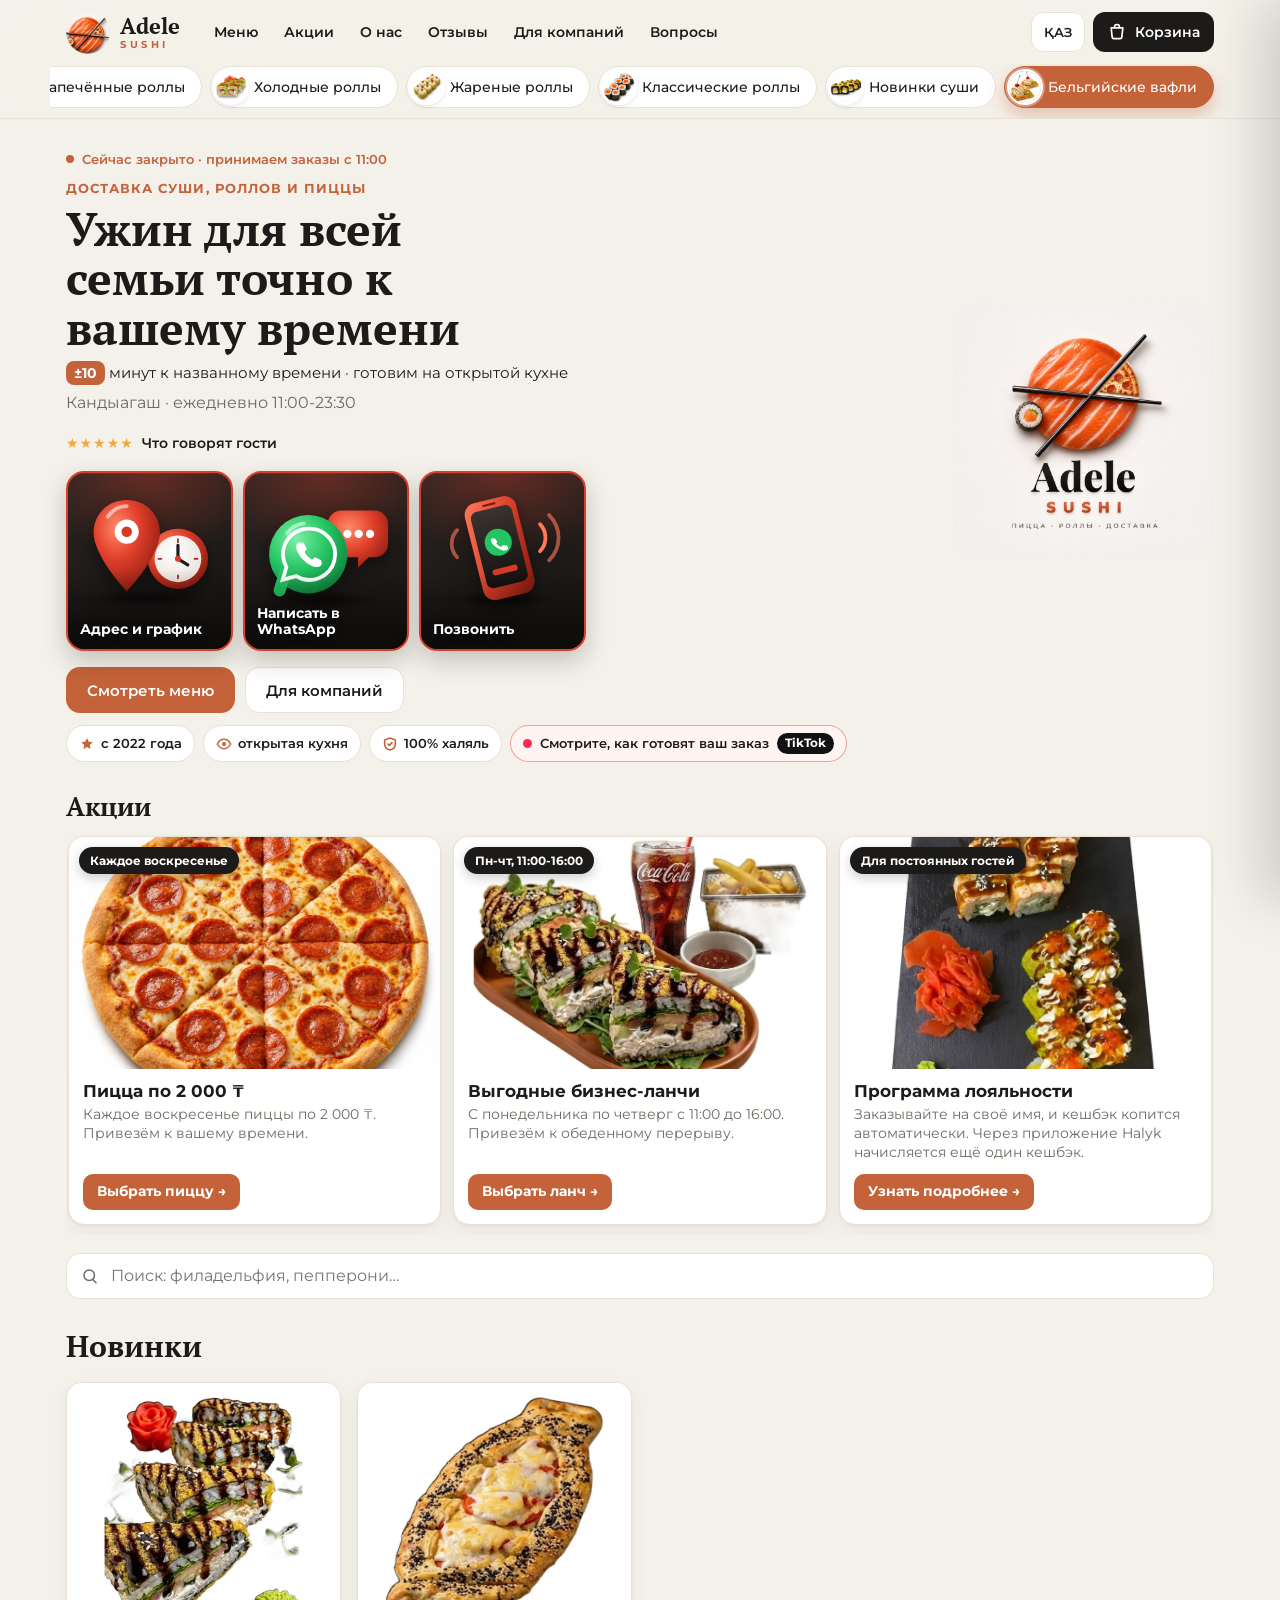
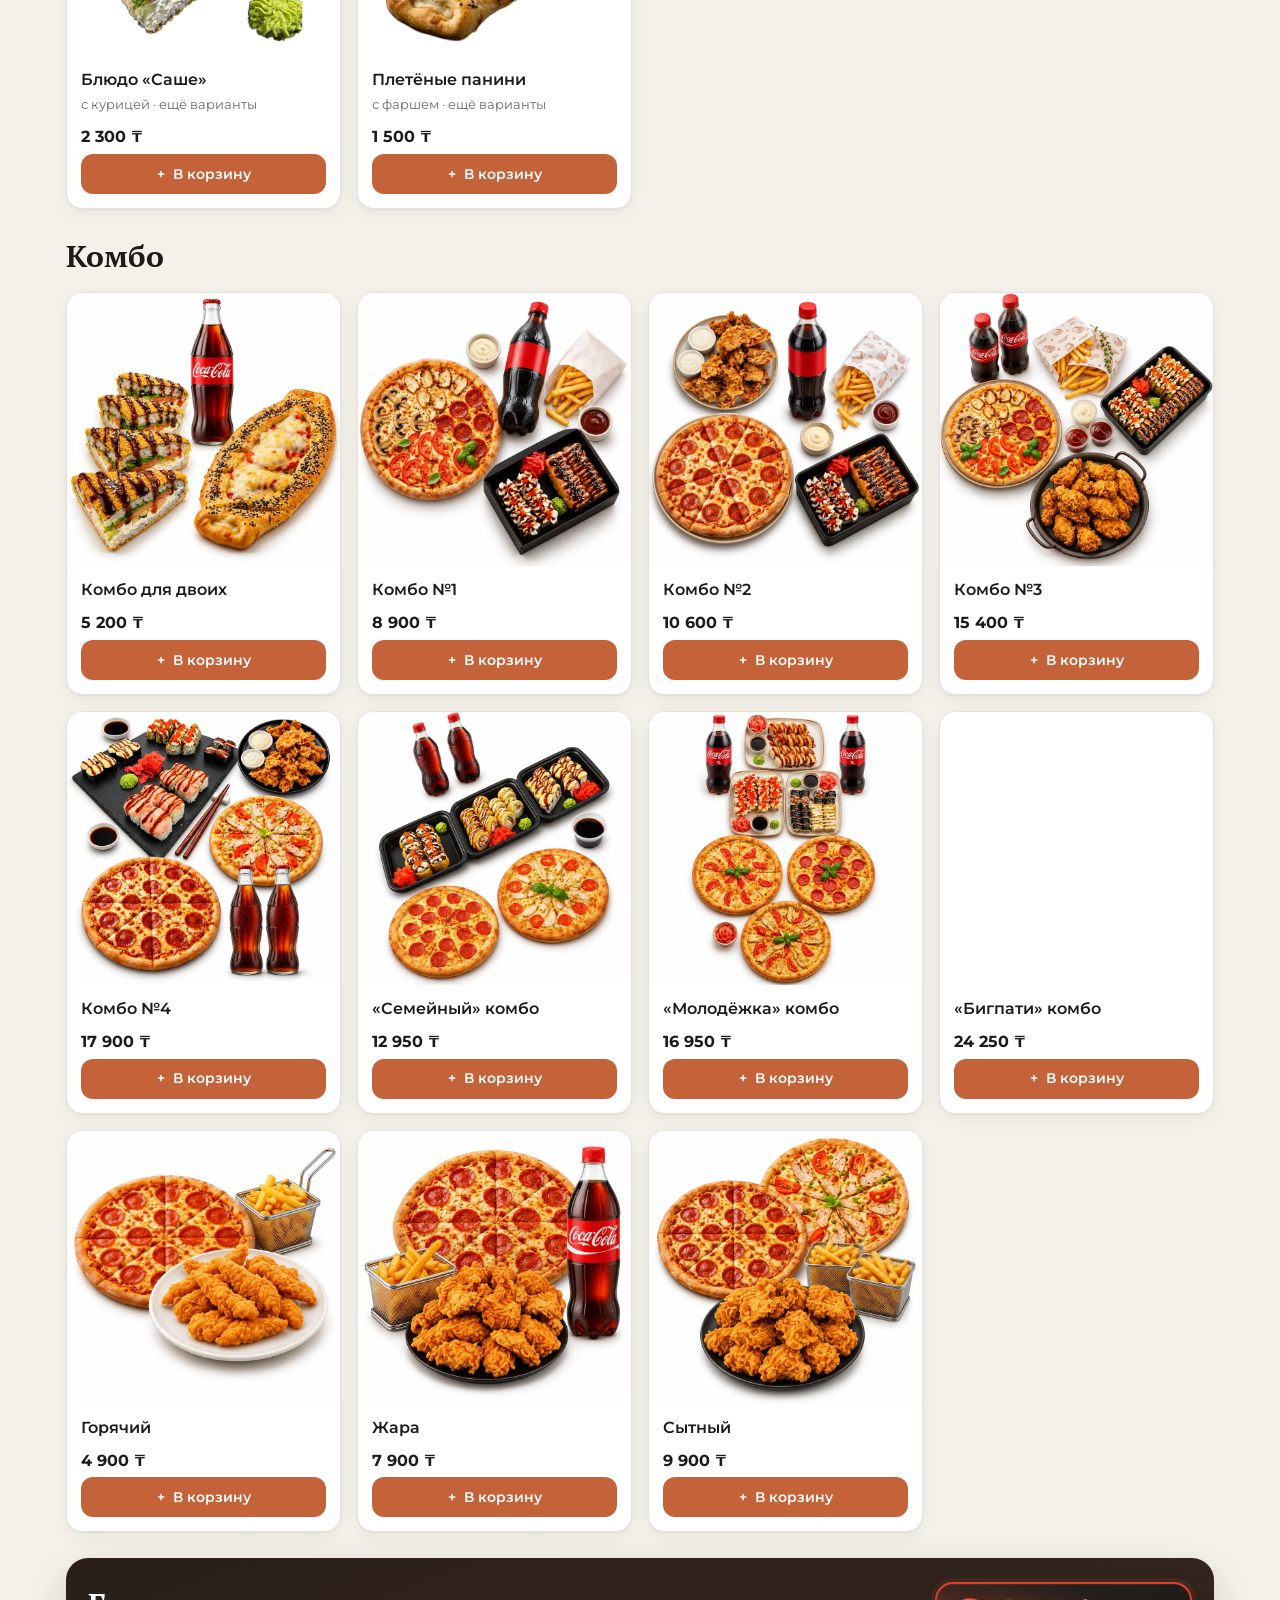
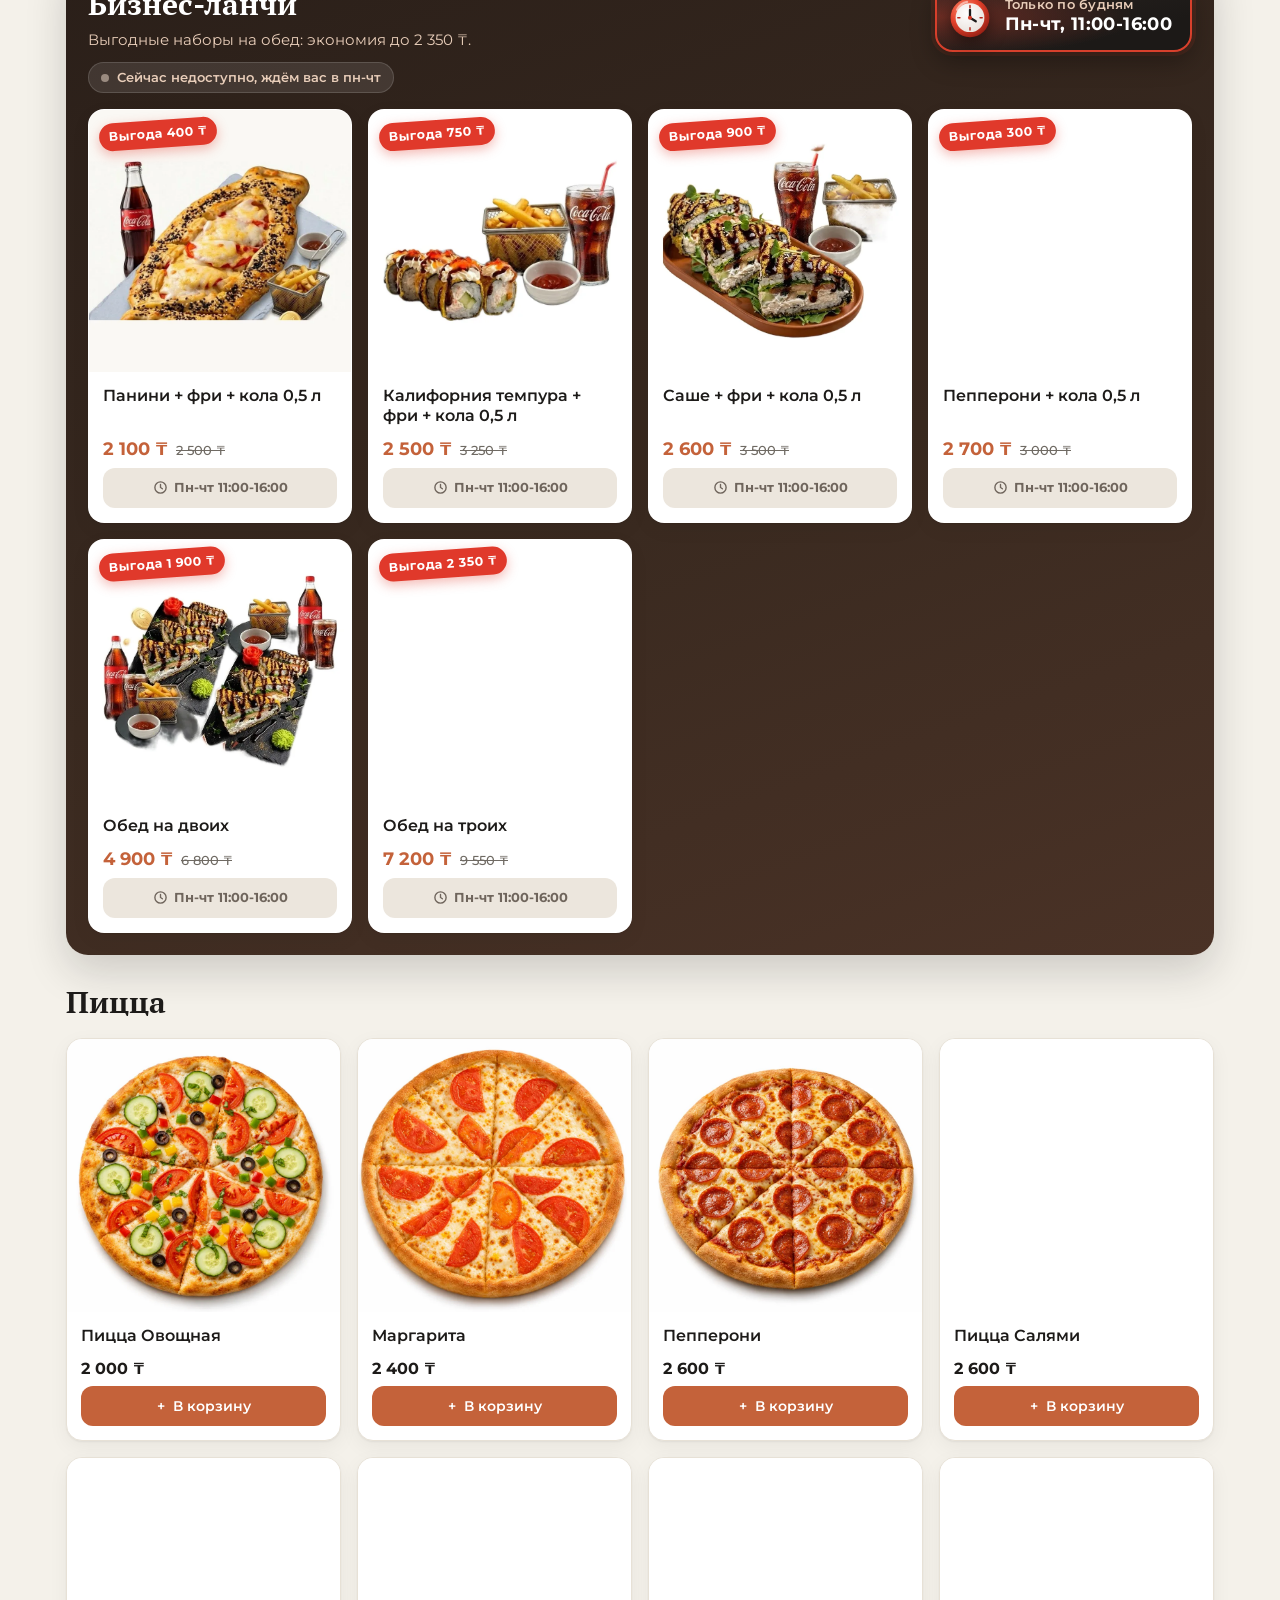
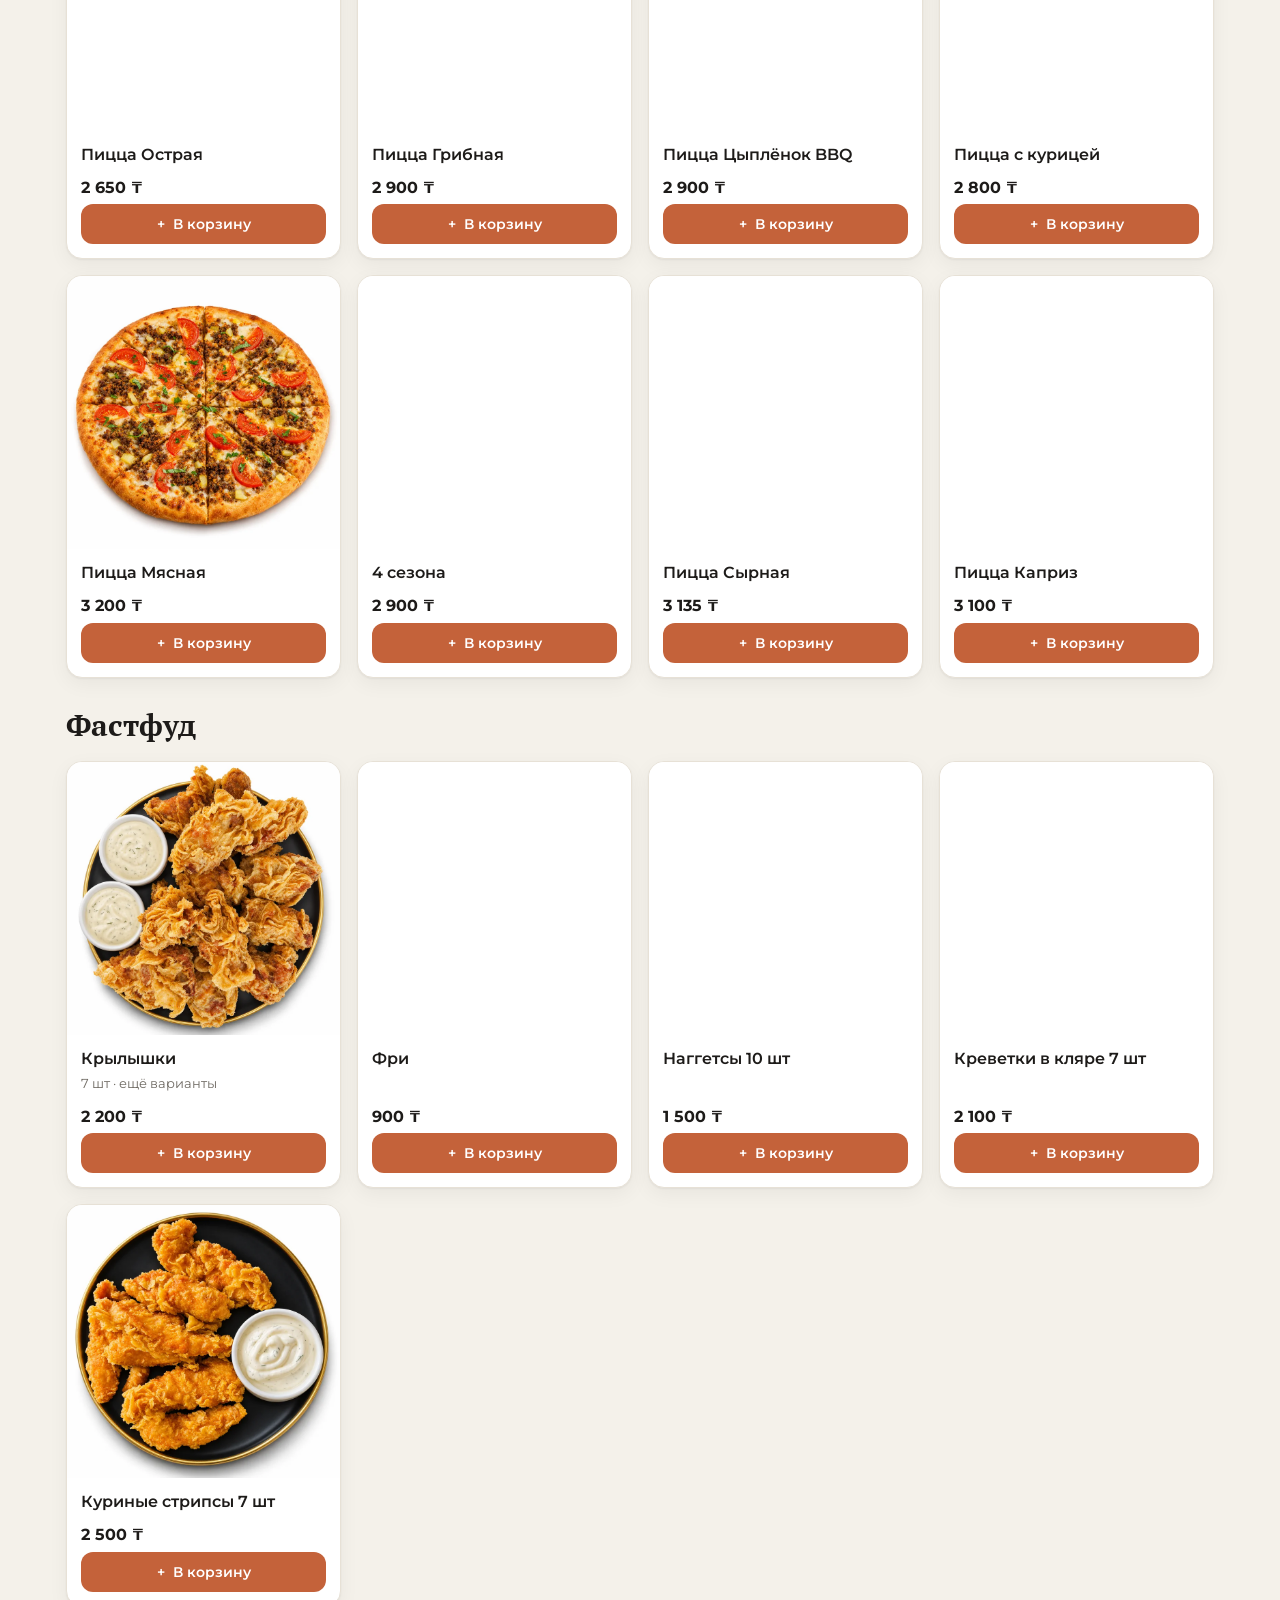
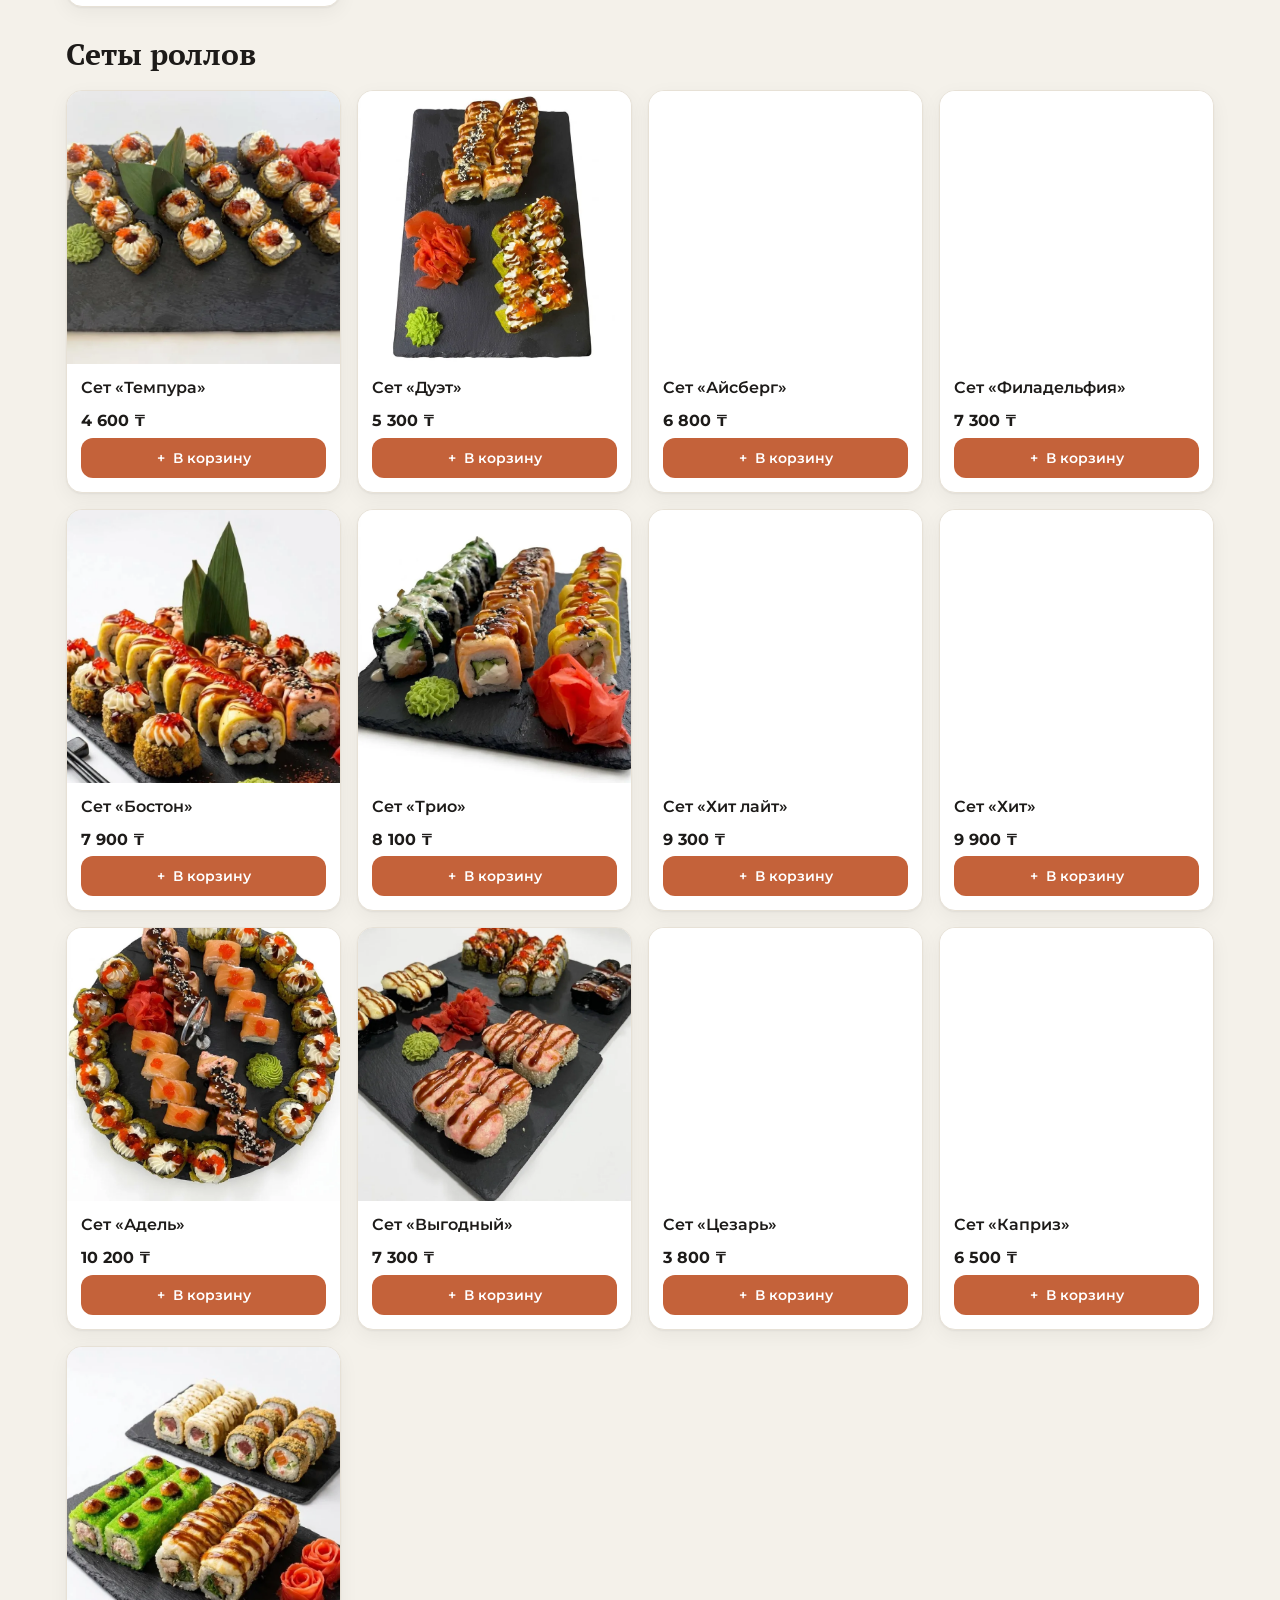
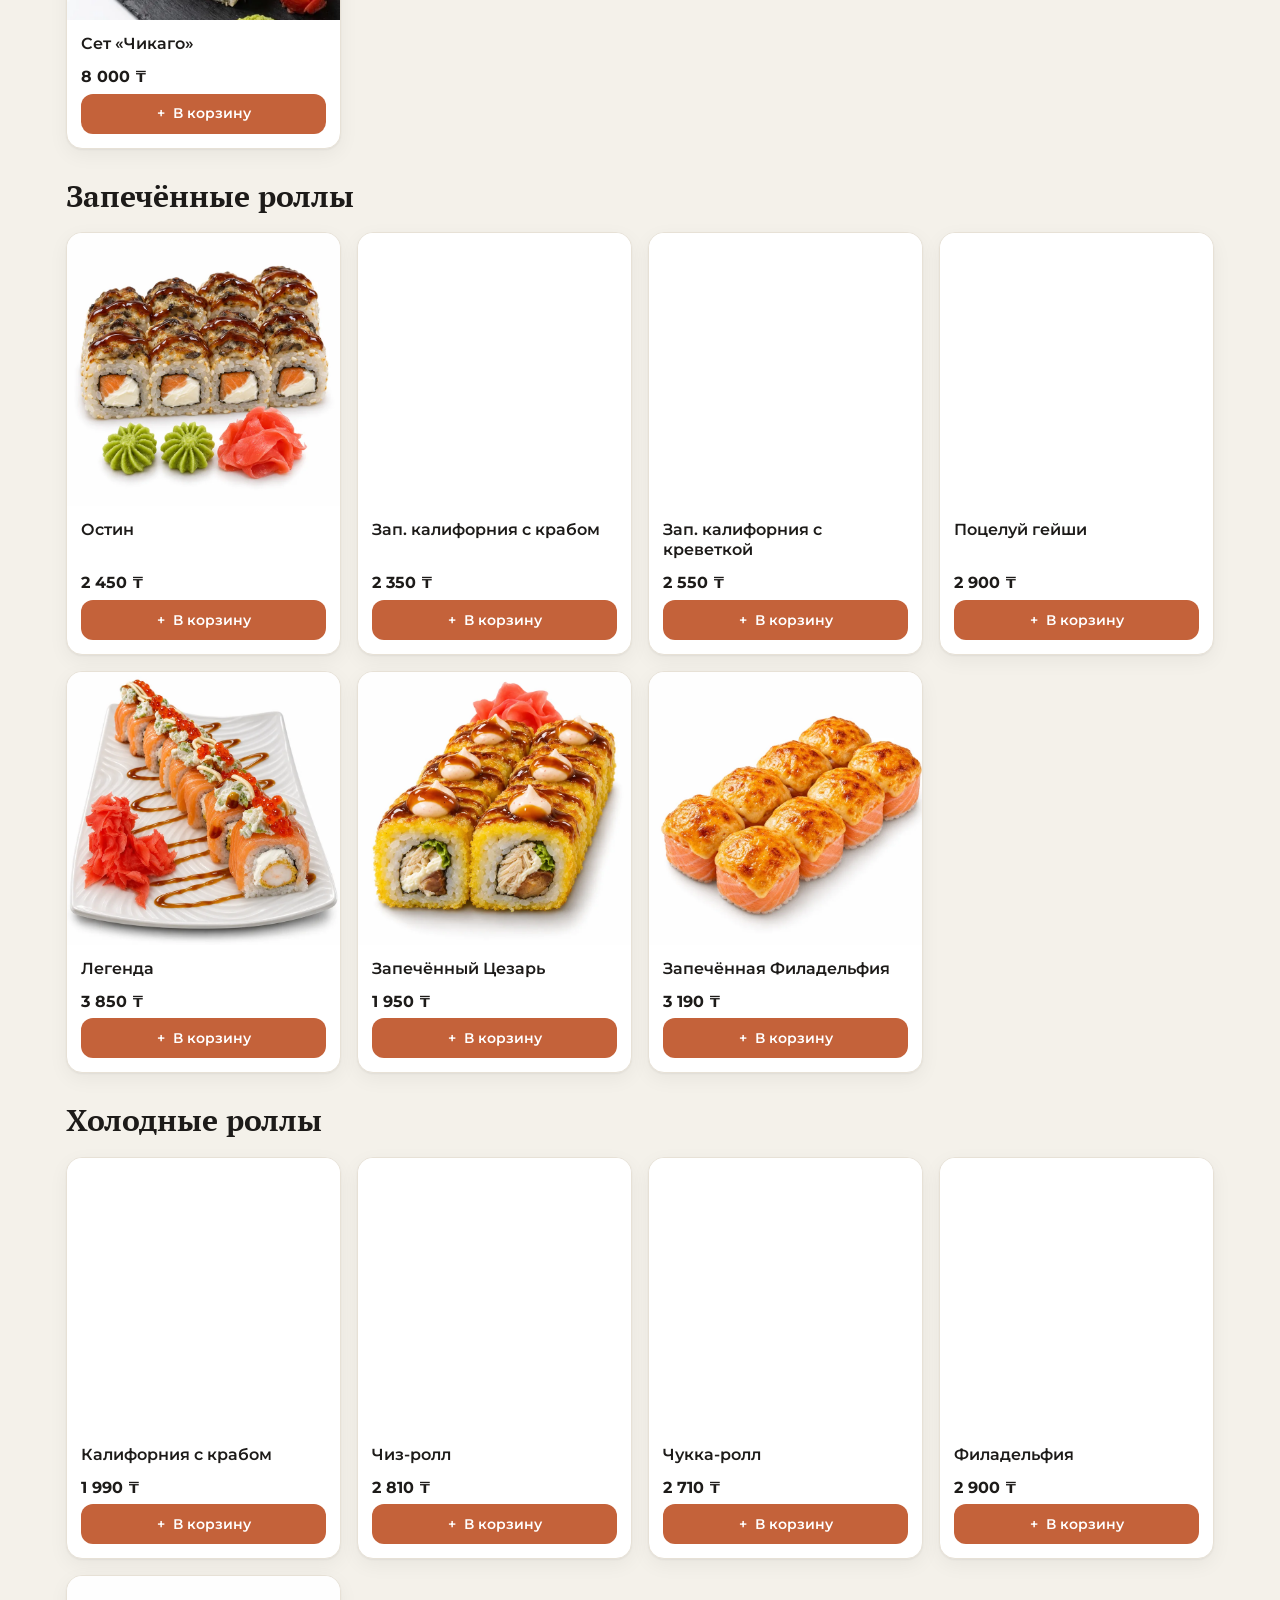
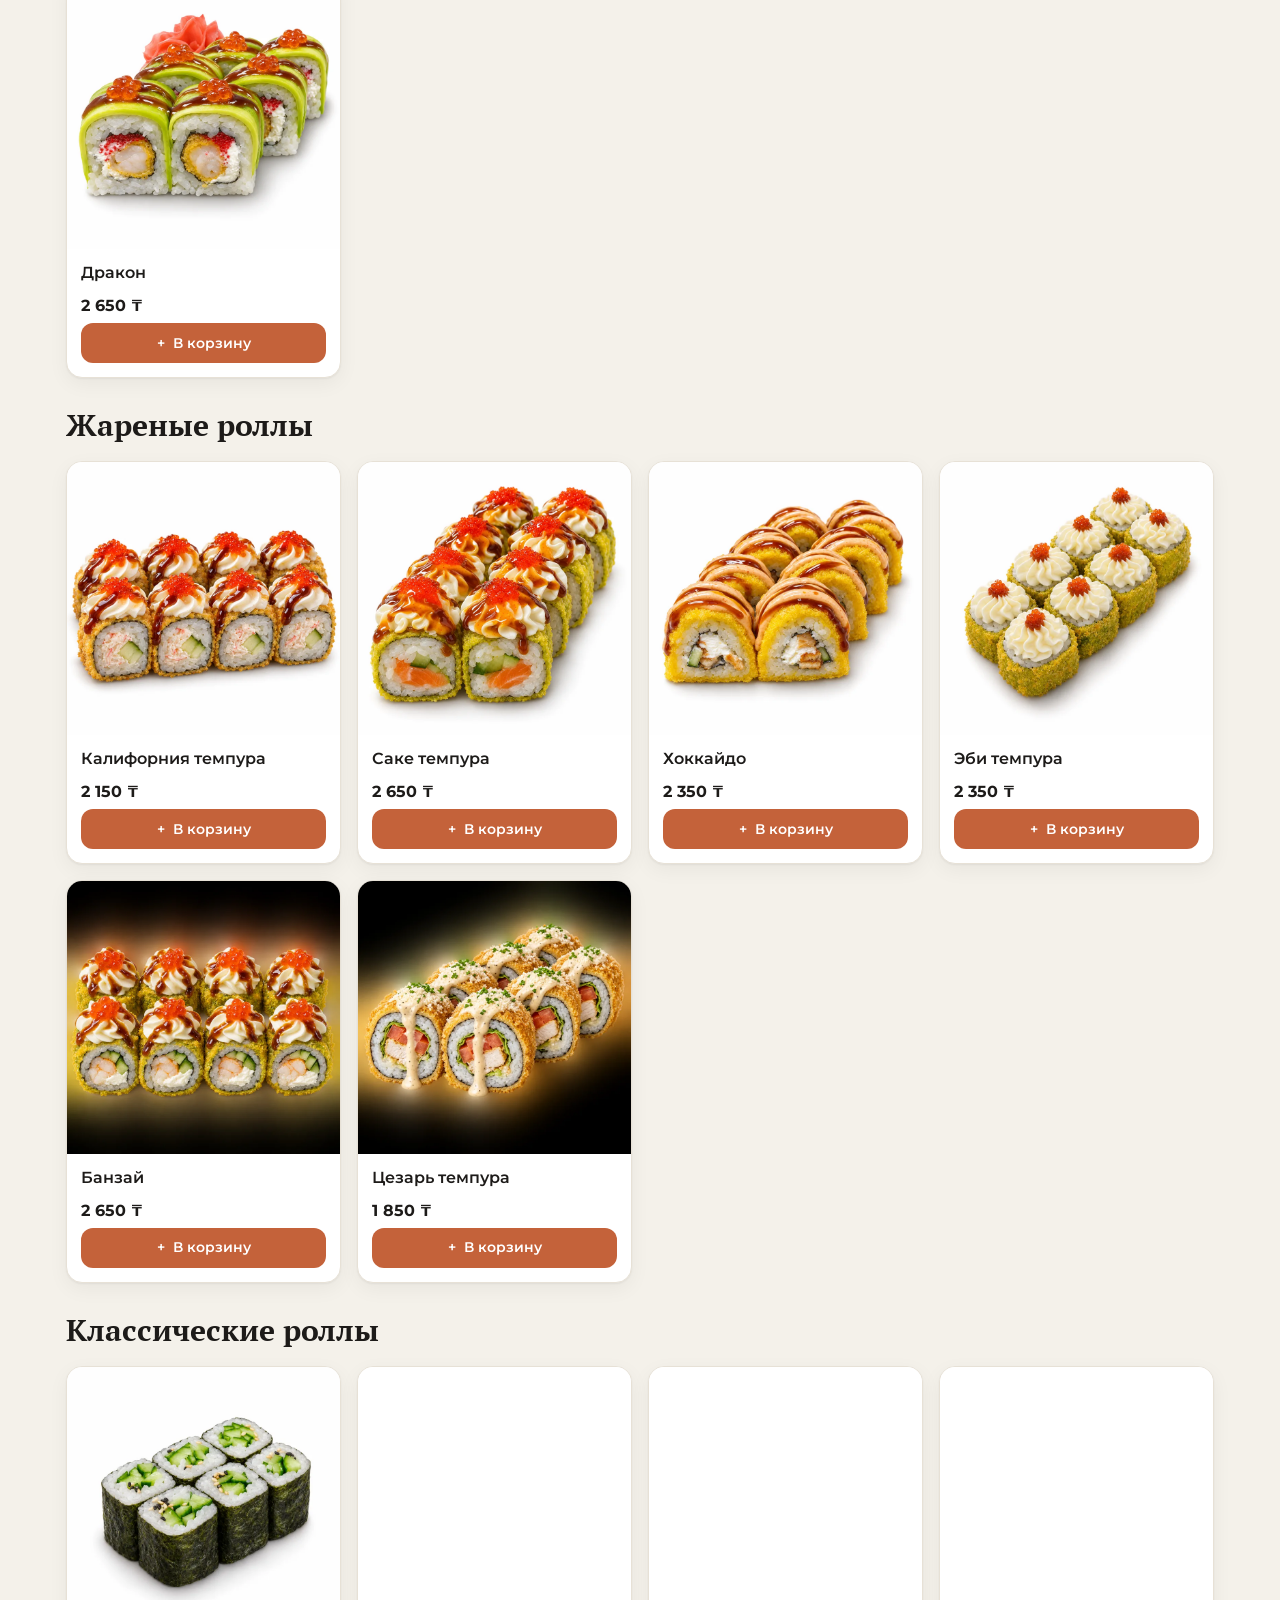
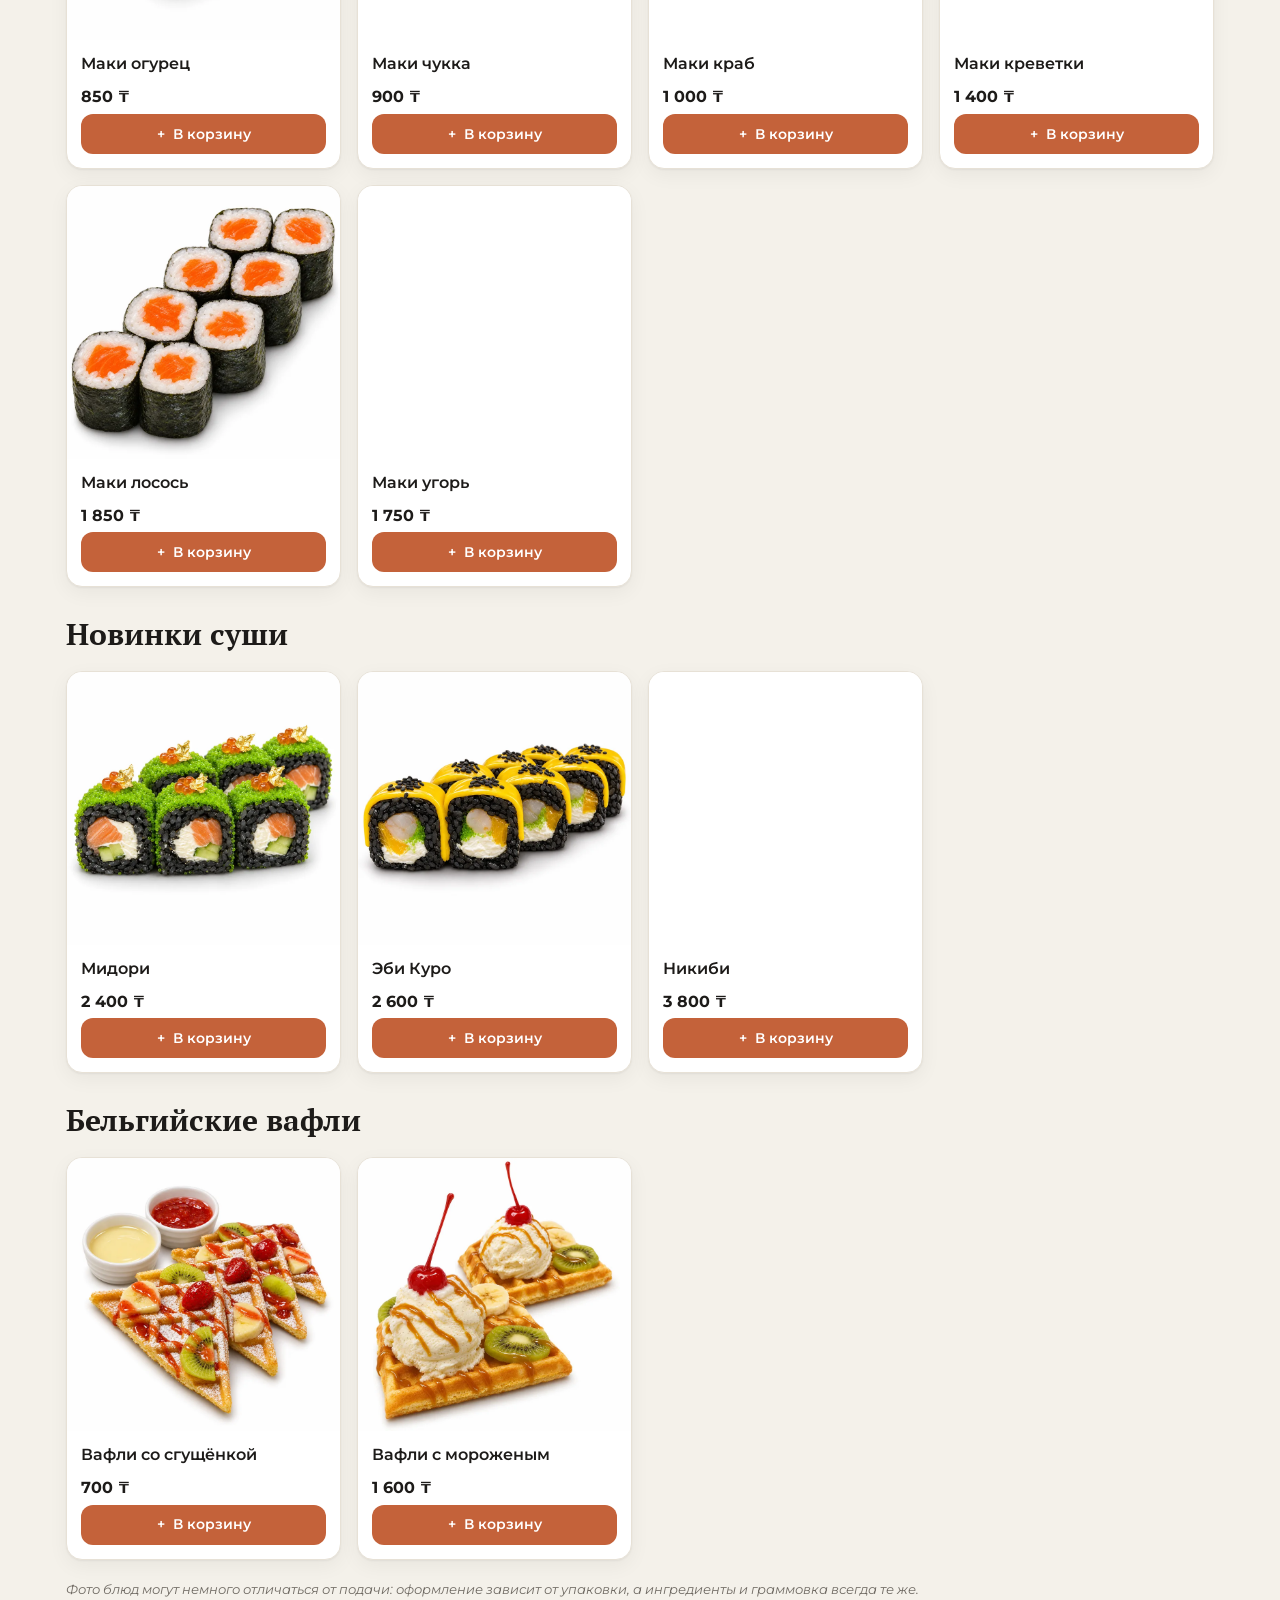
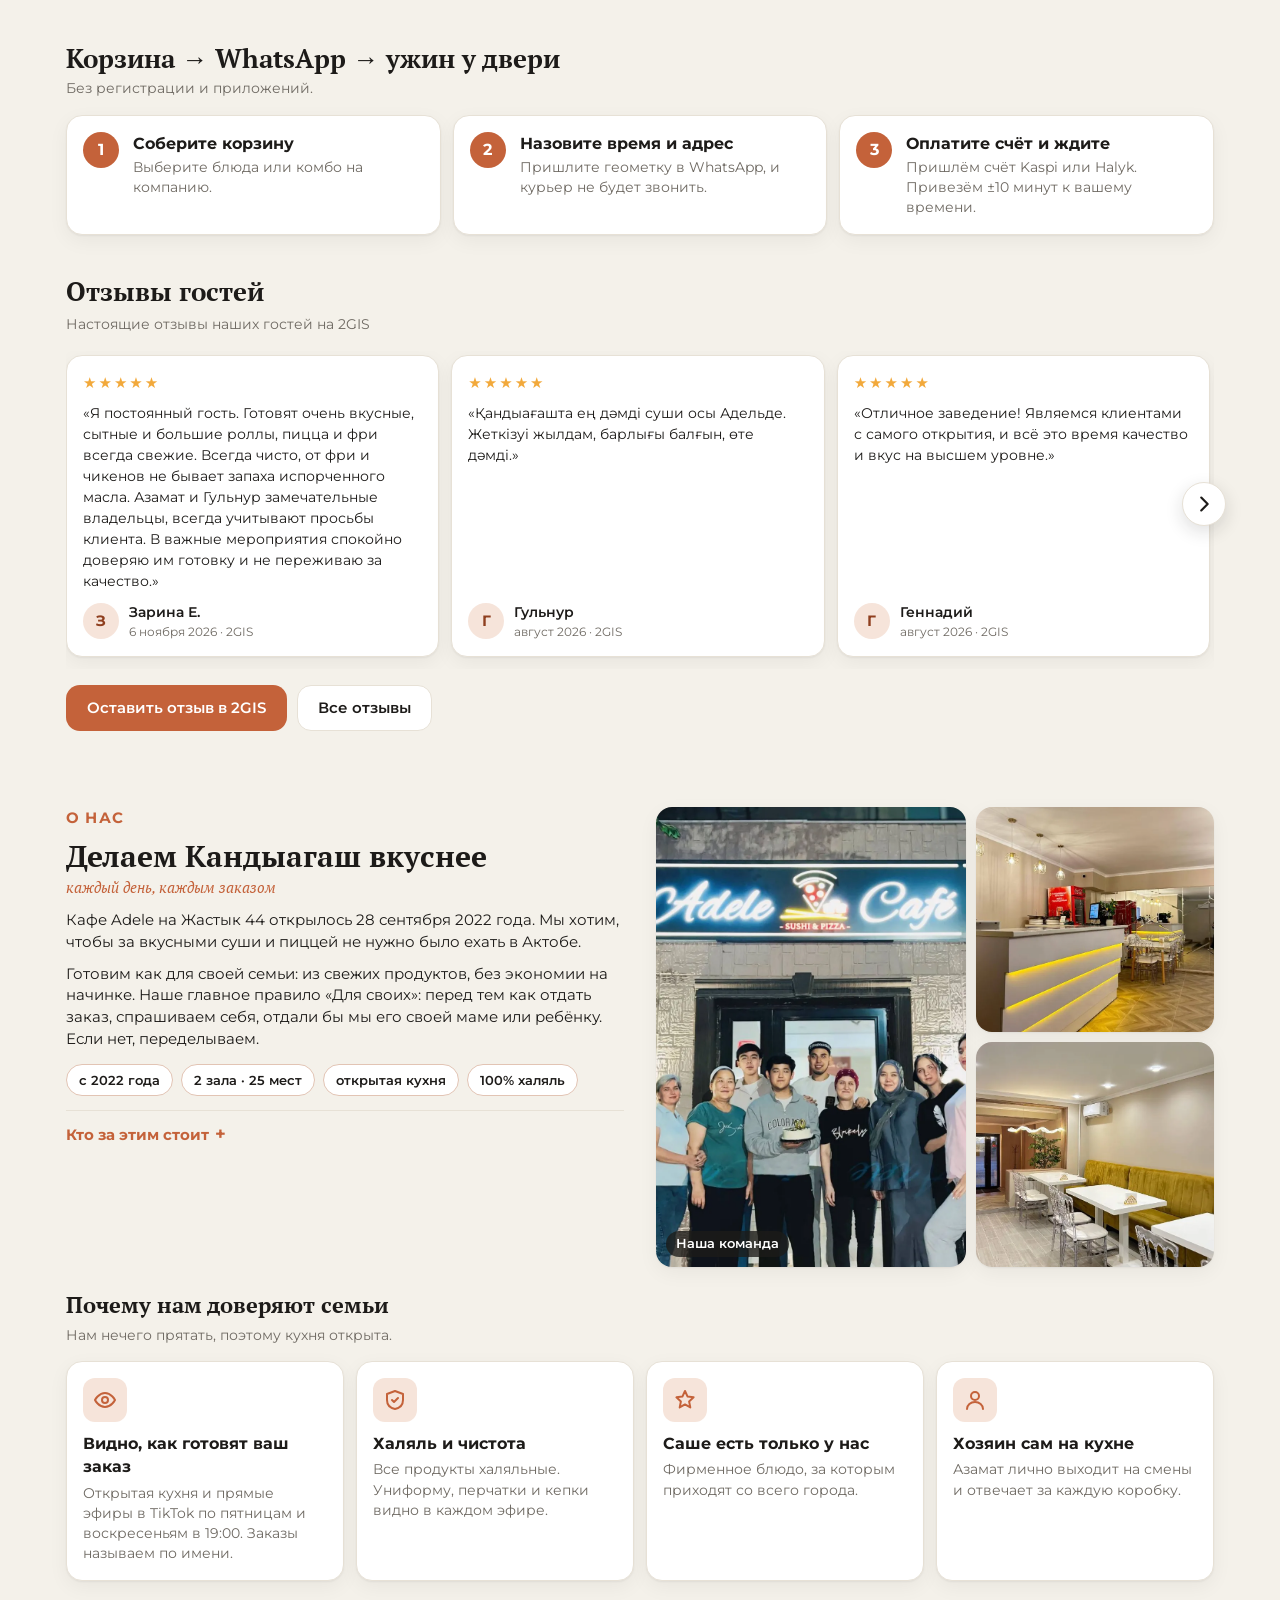
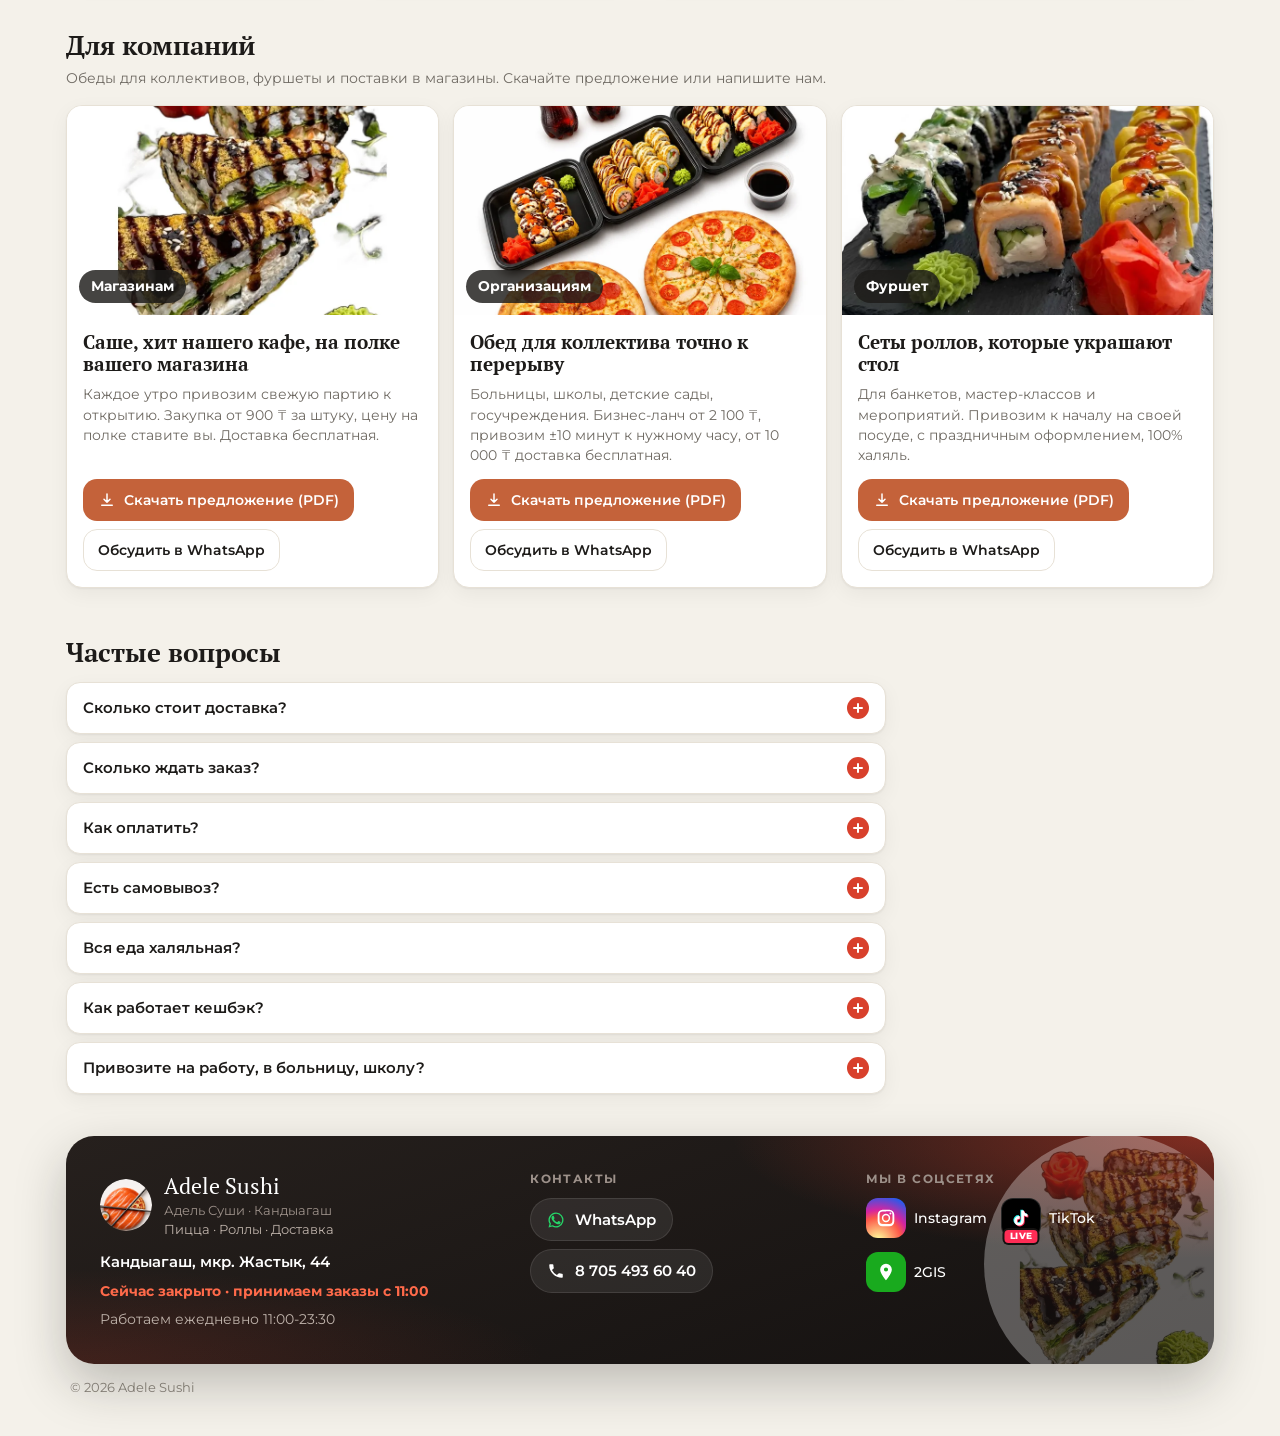
==== commit 4bfff339: "Add Cyrillic brand name for search: title, description, schema alternateName, footer" ====
--- a/index.html
+++ b/index.html
@@ -3,8 +3,8 @@
 <head>
   <meta charset="UTF-8">
   <meta name="viewport" content="width=device-width, initial-scale=1, viewport-fit=cover">
-  <title>Adele Sushi: доставка суши, роллов и пиццы в Кандыагаше</title>
-  <meta name="description" content="Adele Sushi: доставка роллов, суши, пиццы и комбо в Кандыагаше. Ежедневно 11:00-23:30. Заказ в пару кликов через WhatsApp.">
+  <title>Adele Sushi (Адель Суши) Кандыагаш: доставка суши, роллов и пиццы</title>
+  <meta name="description" content="Adele Sushi (Адель Суши, Аделе кафе) в Кандыагаше: доставка роллов, суши, пиццы, комбо и бизнес-ланчей. Жастык 44, ежедневно 11:00-23:30. Заказ через WhatsApp.">
   <meta name="theme-color" content="#f4f1ea">
   <meta name="color-scheme" content="only light">
   <link rel="canonical" href="https://adelesushi.kz/">
@@ -23,6 +23,7 @@
     "@context": "https://schema.org",
     "@type": "Restaurant",
     "name": "Adele Sushi",
+    "alternateName": ["Адель Суши", "Аделе Суши", "Adele Cafe", "Адель кафе Кандыагаш"],
     "url": "https://adelesushi.kz/",
     "image": "https://adelesushi.kz/img/og-image.jpg",
     "logo": "https://adelesushi.kz/img/logo.jpg",
@@ -46,19 +47,19 @@
     "sameAs": ["https://www.instagram.com/adele_sushi.knd", "https://www.tiktok.com/@adele_sushi.knd", "https://2gis.kz/aktobe/firm/70000001089008140"]
   }
   </script>
-  <link rel="icon" type="image/png" href="img/favicon.png?v=27">
+  <link rel="icon" type="image/png" href="img/favicon.png?v=28">
   <link rel="apple-touch-icon" href="img/apple-touch-icon.png">
   <link rel="preconnect" href="https://fonts.googleapis.com">
   <link rel="preconnect" href="https://fonts.gstatic.com" crossorigin>
   <link href="https://fonts.googleapis.com/css2?family=Montserrat:wght@400;500;600;700&family=PT+Serif:wght@700&display=swap" rel="stylesheet">
-  <link rel="stylesheet" href="style.css?v=27">
+  <link rel="stylesheet" href="style.css?v=28">
 </head>
 <body>
 
   <header class="header">
     <div class="header__inner container">
       <a href="#top" class="brand" aria-label="Adele Sushi">
-        <img src="img/emblem.png?v=27" alt="" class="brand__logo" width="44" height="44">
+        <img src="img/emblem.png?v=28" alt="" class="brand__logo" width="44" height="44">
         <span class="brand__text">
           <span class="brand__name">Adele</span>
           <span class="brand__sub">SUSHI</span>
@@ -120,7 +121,7 @@
           <a href="#business" class="btn btn--ghost" data-i18n="toBusiness">Для компаний</a>
         </div>
       </div>
-      <img class="hero__logo" src="img/logo.jpg?v=27" alt="Adele Sushi: пицца, роллы, доставка" width="800" height="800">
+      <img class="hero__logo" src="img/logo.jpg?v=28" alt="Adele Sushi: пицца, роллы, доставка" width="800" height="800">
     </section>
 
     <ul class="trust-strip container" aria-label="Почему Adele">
@@ -243,8 +244,8 @@
       <div class="footer__card">
         <div class="footer__col footer__about">
           <div class="footer__brandrow">
-            <img src="img/emblem.png?v=27" alt="" width="52" height="52" class="footer__logo">
-            <div><p class="footer__brand">Adele Sushi</p><p class="footer__tag" data-i18n="tagline">Пицца · Роллы · Доставка</p></div>
+            <img src="img/emblem.png?v=28" alt="" width="52" height="52" class="footer__logo">
+            <div><p class="footer__brand">Adele Sushi</p><p class="footer__alt">Адель Суши · Кандыагаш</p><p class="footer__tag" data-i18n="tagline">Пицца · Роллы · Доставка</p></div>
           </div>
           <p class="footer__addr" id="footerCity"></p>
           <p class="footer__open" id="footerOpen"></p>
@@ -368,7 +369,7 @@
   <div class="overlay" id="navOverlay" hidden></div>
   <aside class="sidenav" id="sideNav" aria-hidden="true" aria-label="Меню сайта">
     <div class="sidenav__head">
-      <img src="img/emblem.png?v=27" alt="" width="40" height="40">
+      <img src="img/emblem.png?v=28" alt="" width="40" height="40">
       <b>Adele Sushi</b>
       <button class="icon-btn" id="navClose" type="button" aria-label="Закрыть">
         <svg viewBox="0 0 24 24" width="22" height="22" aria-hidden="true"><path stroke="currentColor" stroke-width="2" stroke-linecap="round" d="M6 6l12 12M18 6 6 18"/></svg>
@@ -415,8 +416,8 @@
 
   <div class="toast" id="toast" role="status" aria-live="polite"></div>
 
-  <script src="js/config.js?v=27"></script>
-  <script src="js/menu.js?v=27"></script>
-  <script src="js/app.js?v=27"></script>
+  <script src="js/config.js?v=28"></script>
+  <script src="js/menu.js?v=28"></script>
+  <script src="js/app.js?v=28"></script>
 </body>
 </html>
--- a/style.css
+++ b/style.css
@@ -973,3 +973,5 @@
 .lmodal__ok { width: 100%; height: 50px; background: #fff; color: var(--graphite); }
 .lmodal__ok:hover { background: #f1ebe5; }
 .lmodal__menu { display: inline-block; margin-top: 12px; color: #e8cdb9; font-size: 14px; font-weight: 600; }
+
+.footer__alt { margin: 0 !important; font-size: 12.5px; color: #9d918a; }
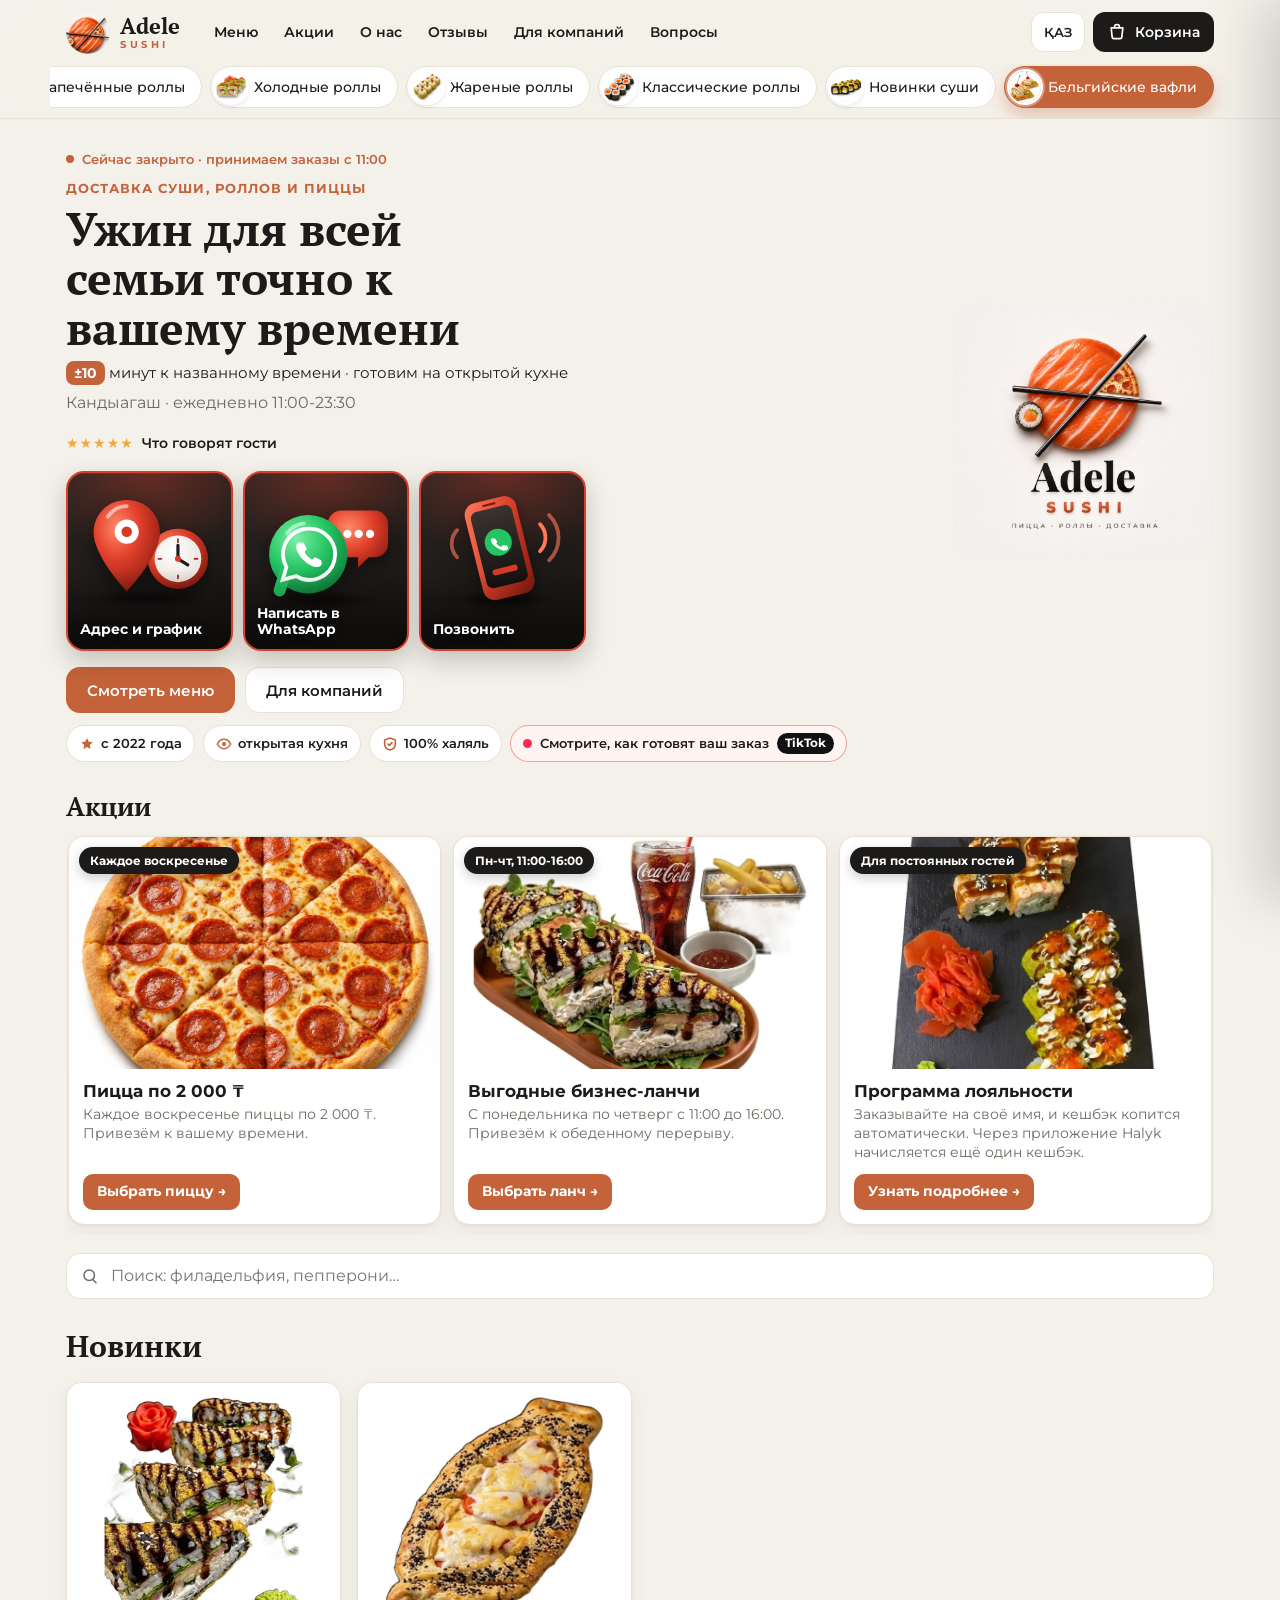
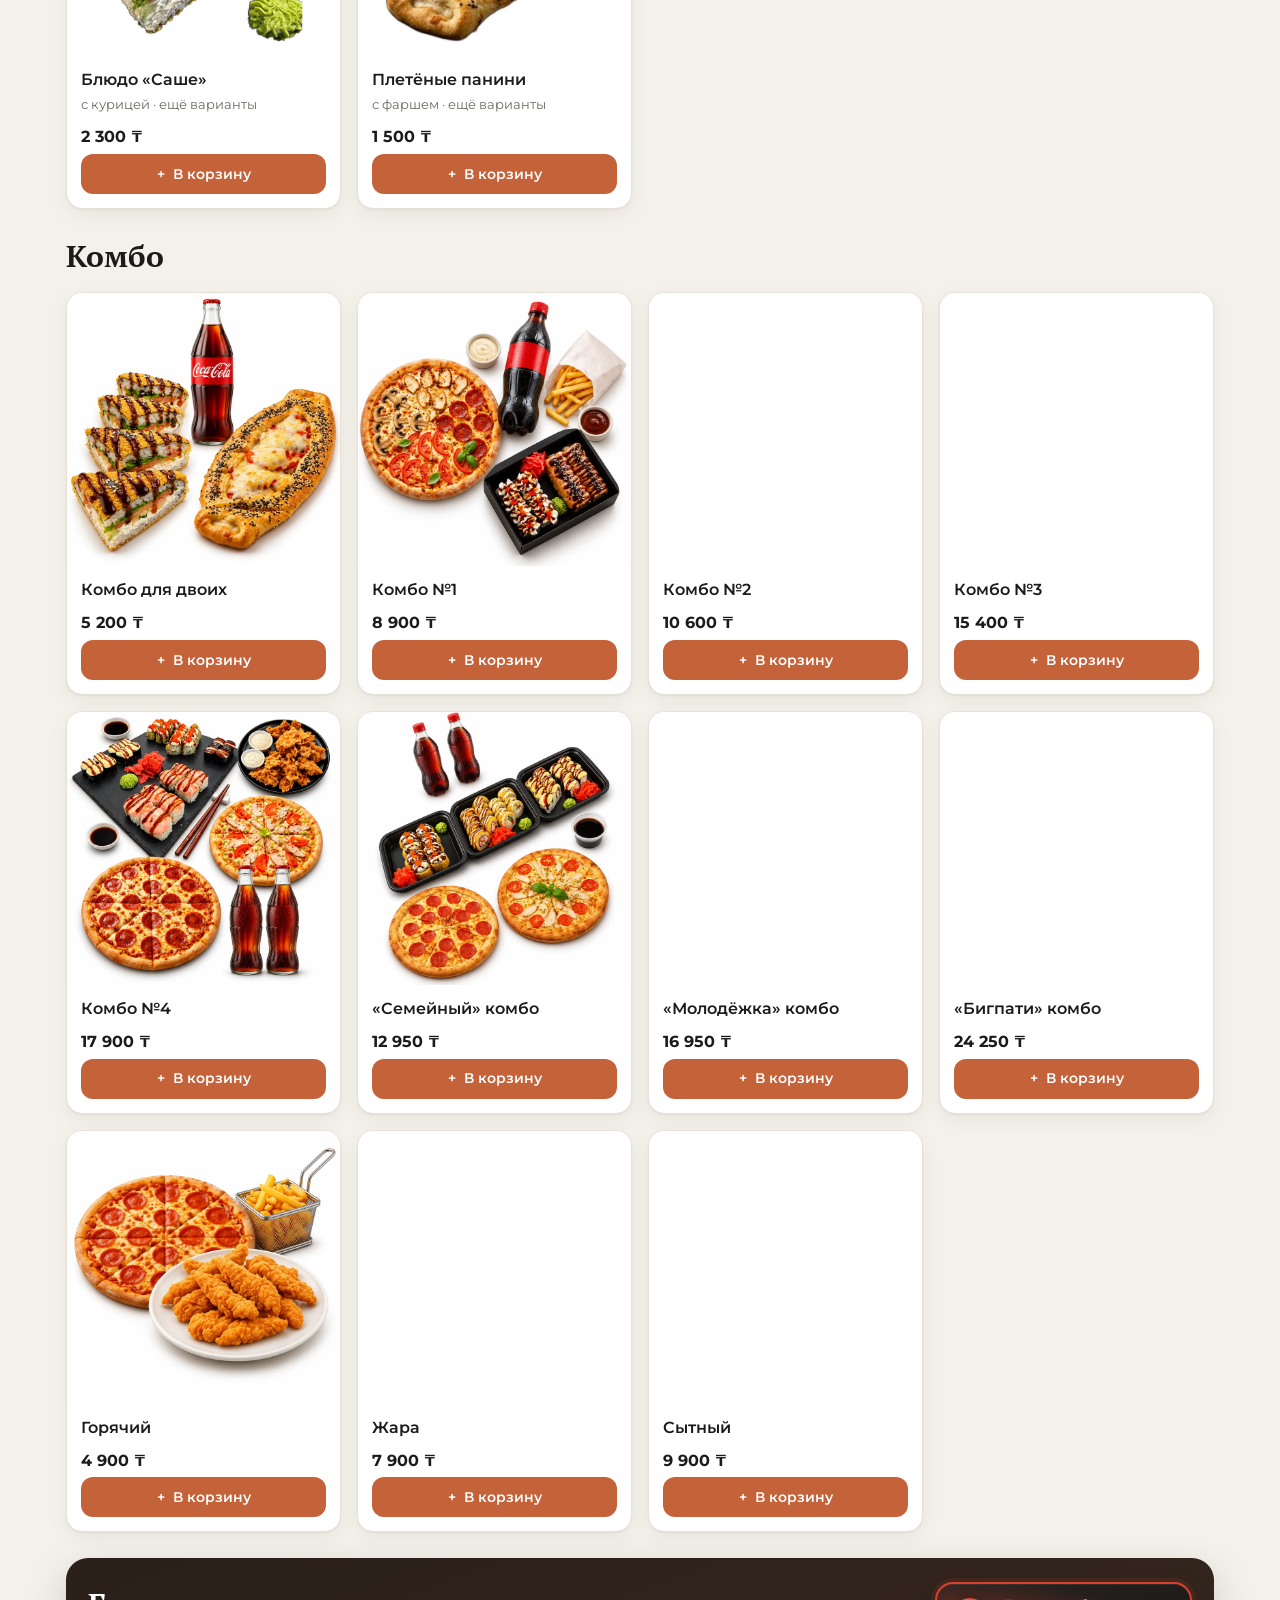
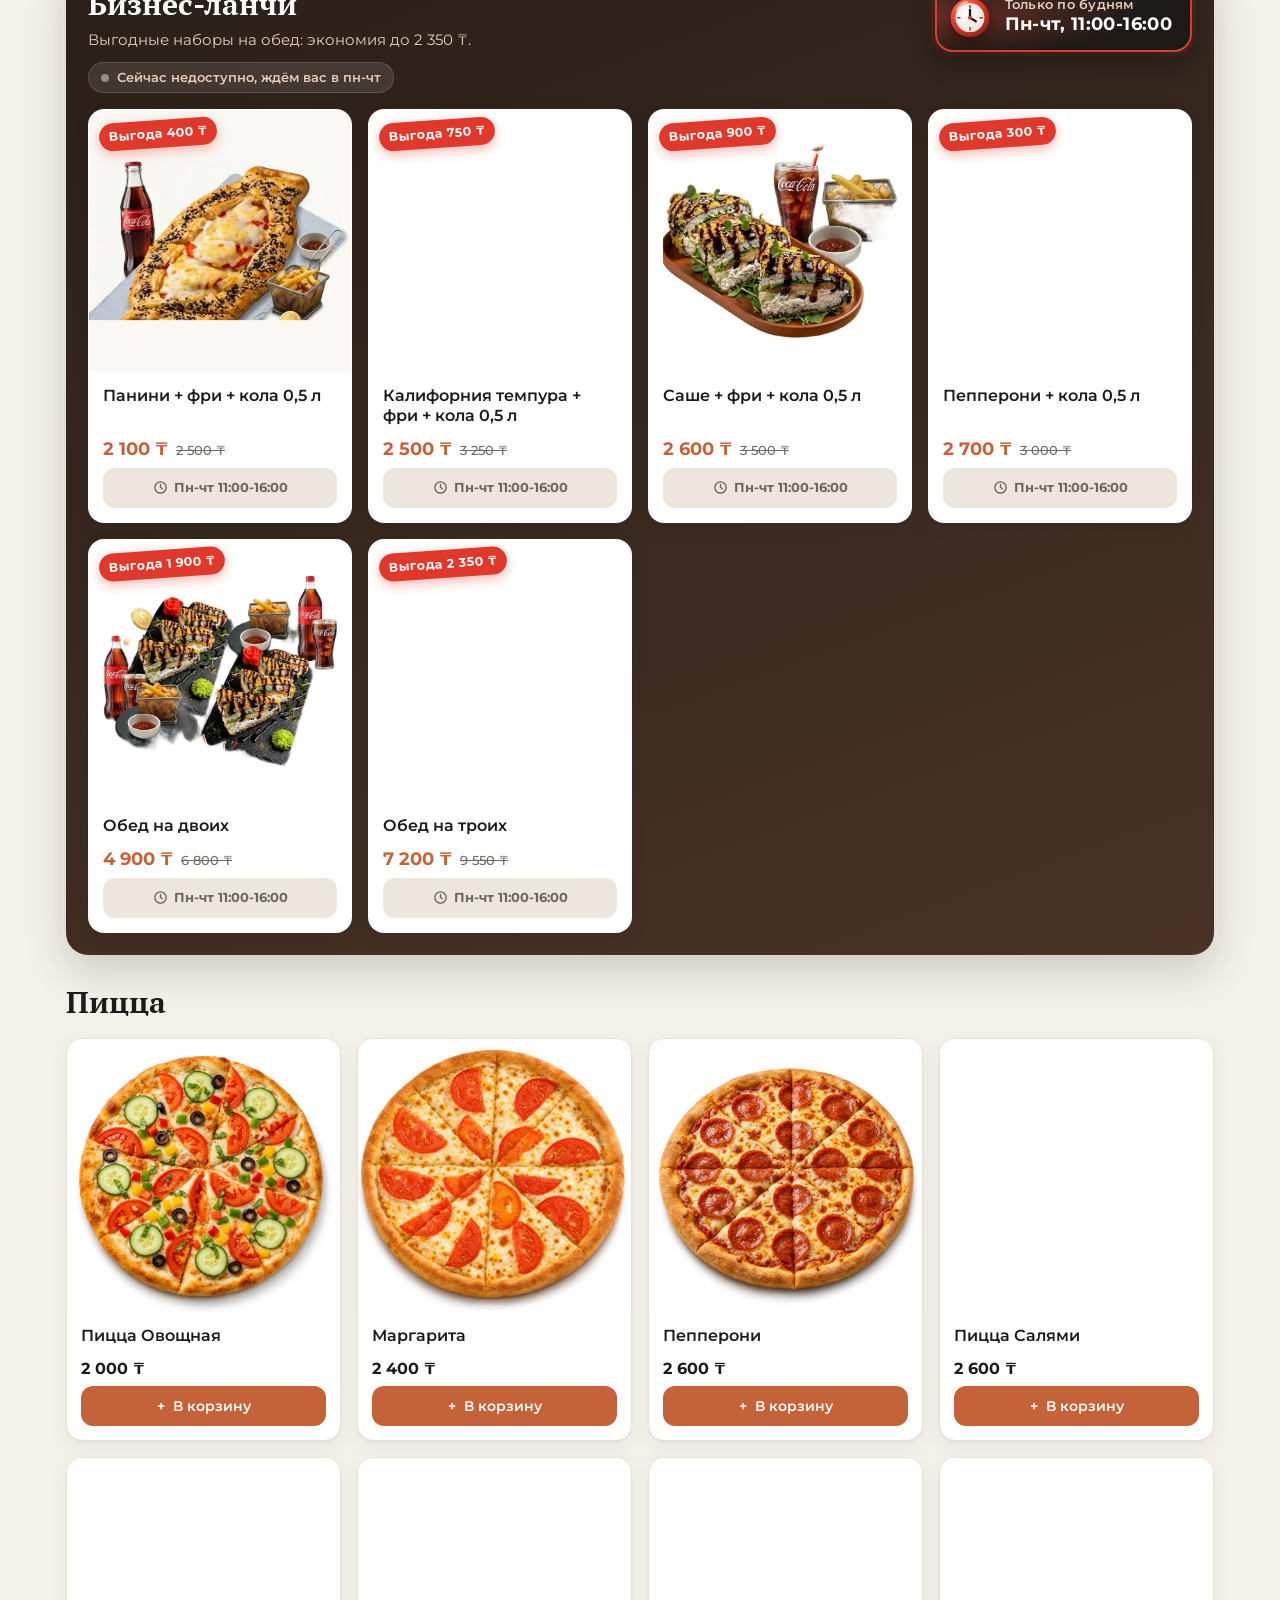
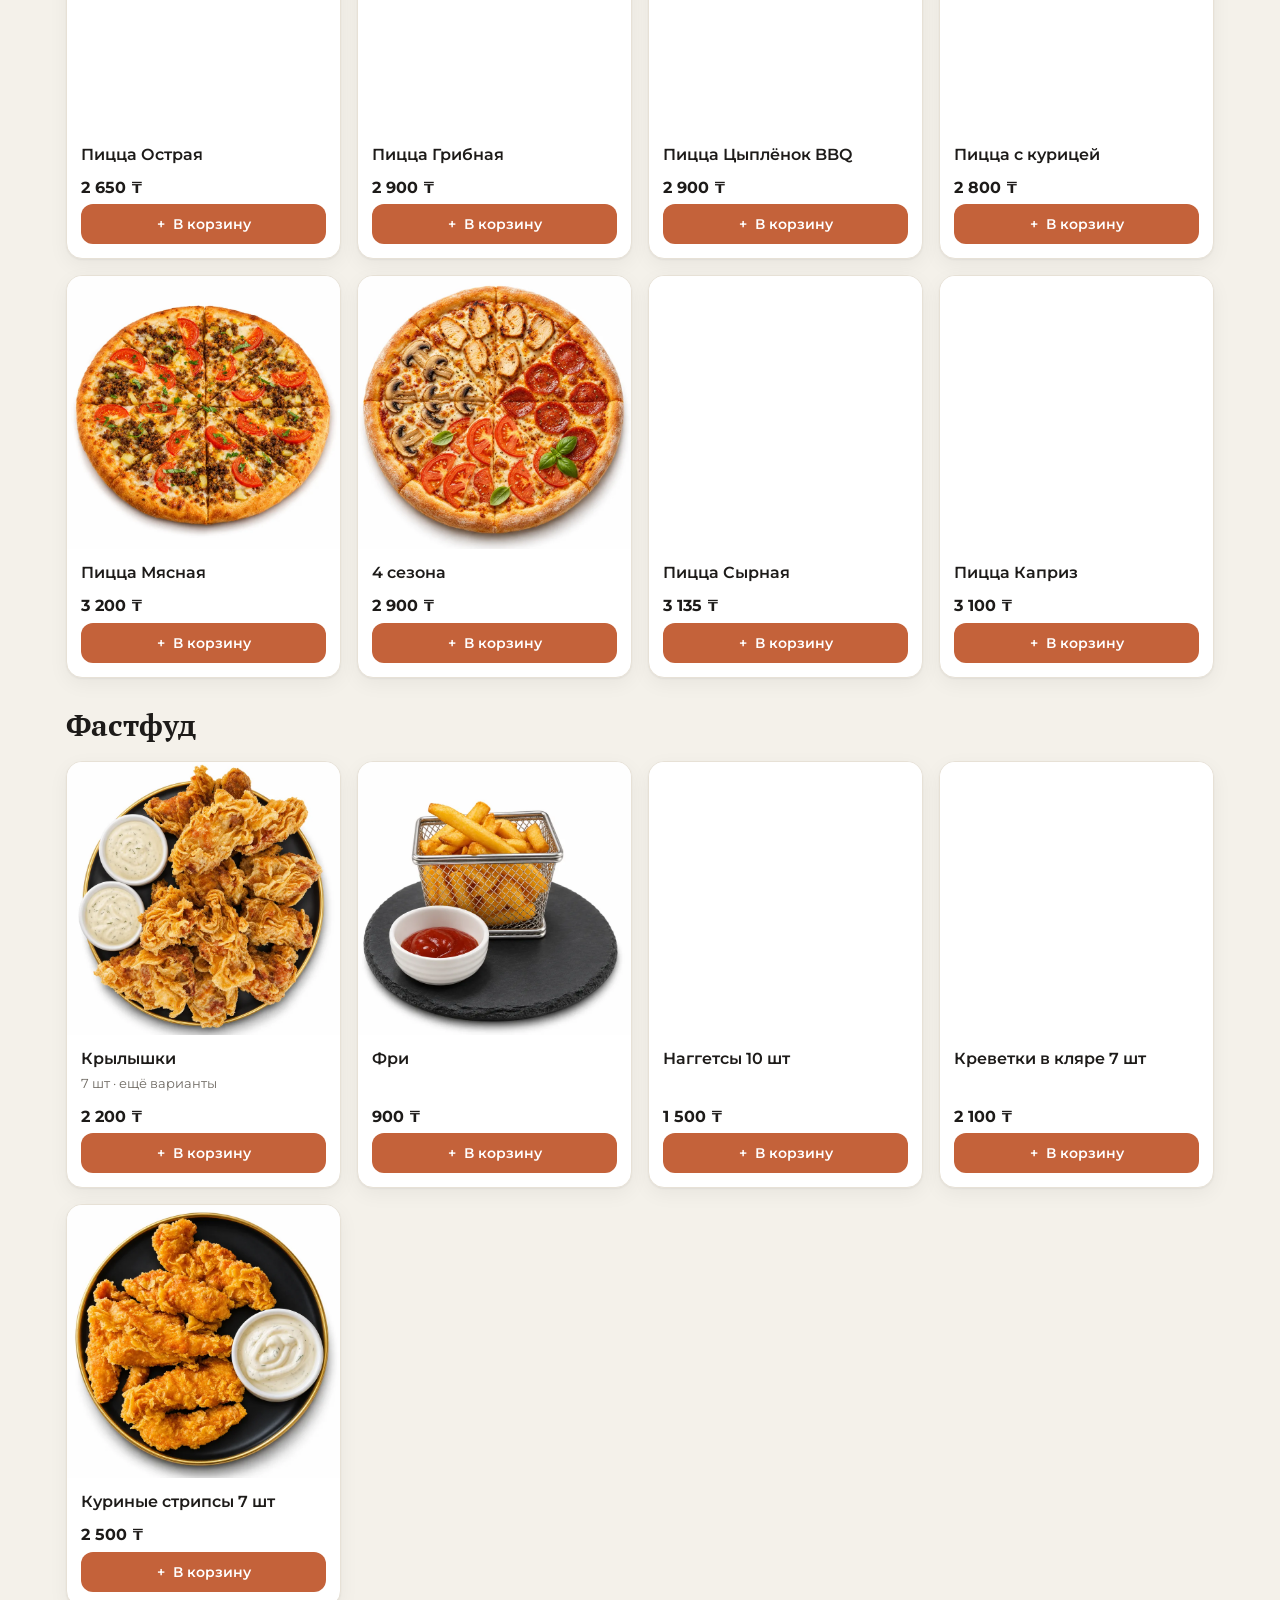
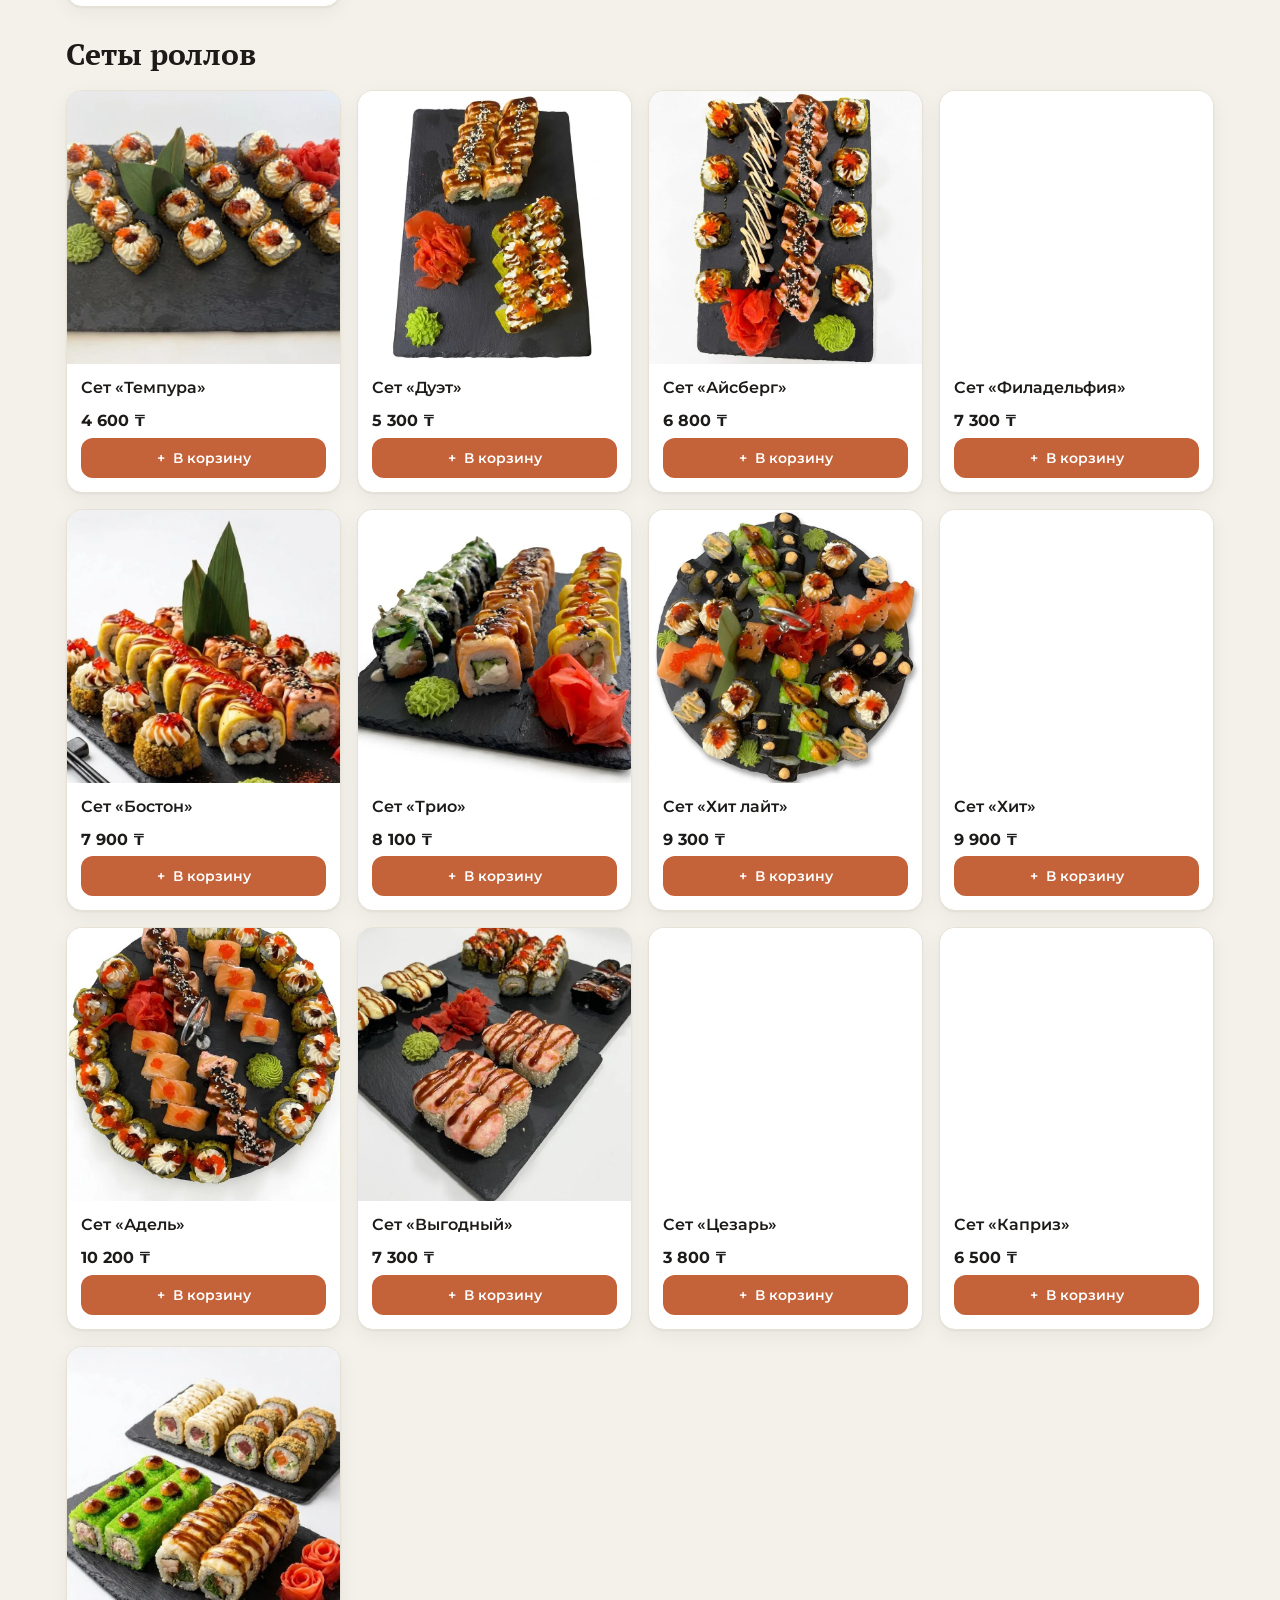
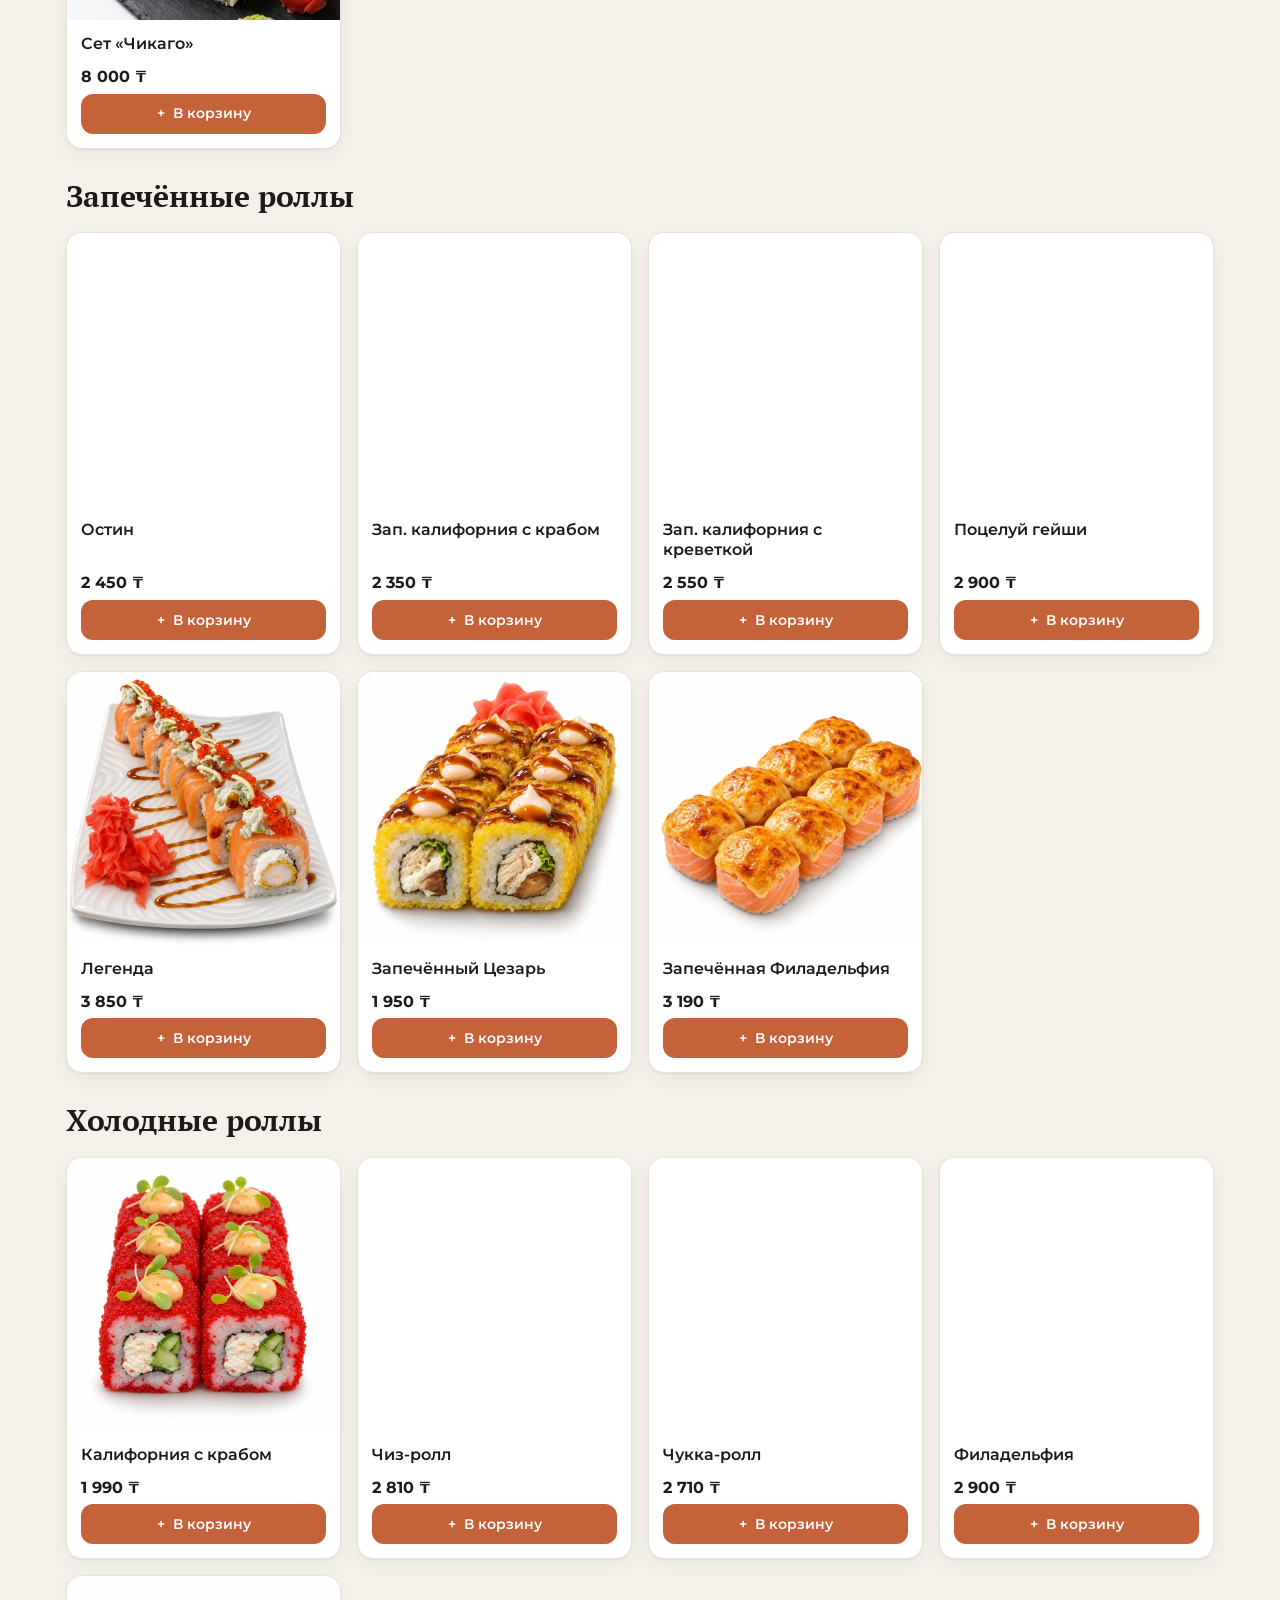
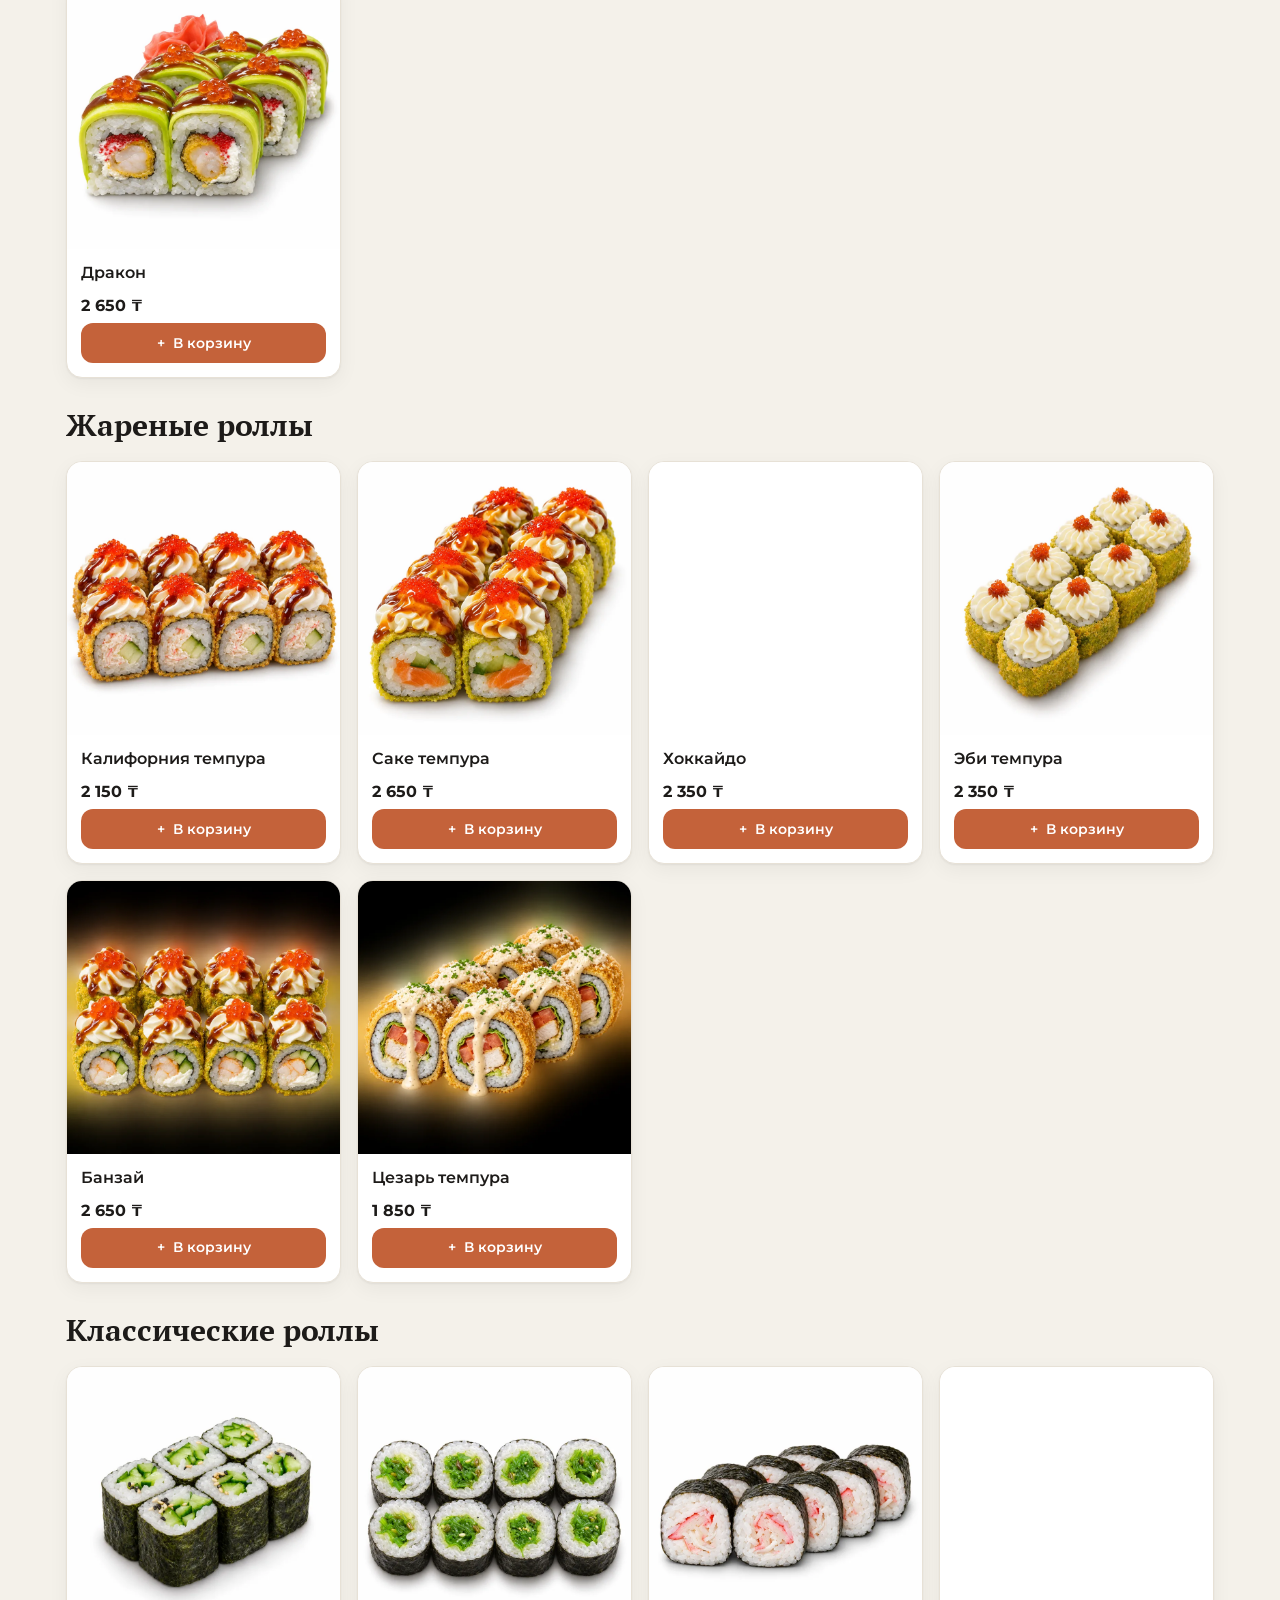
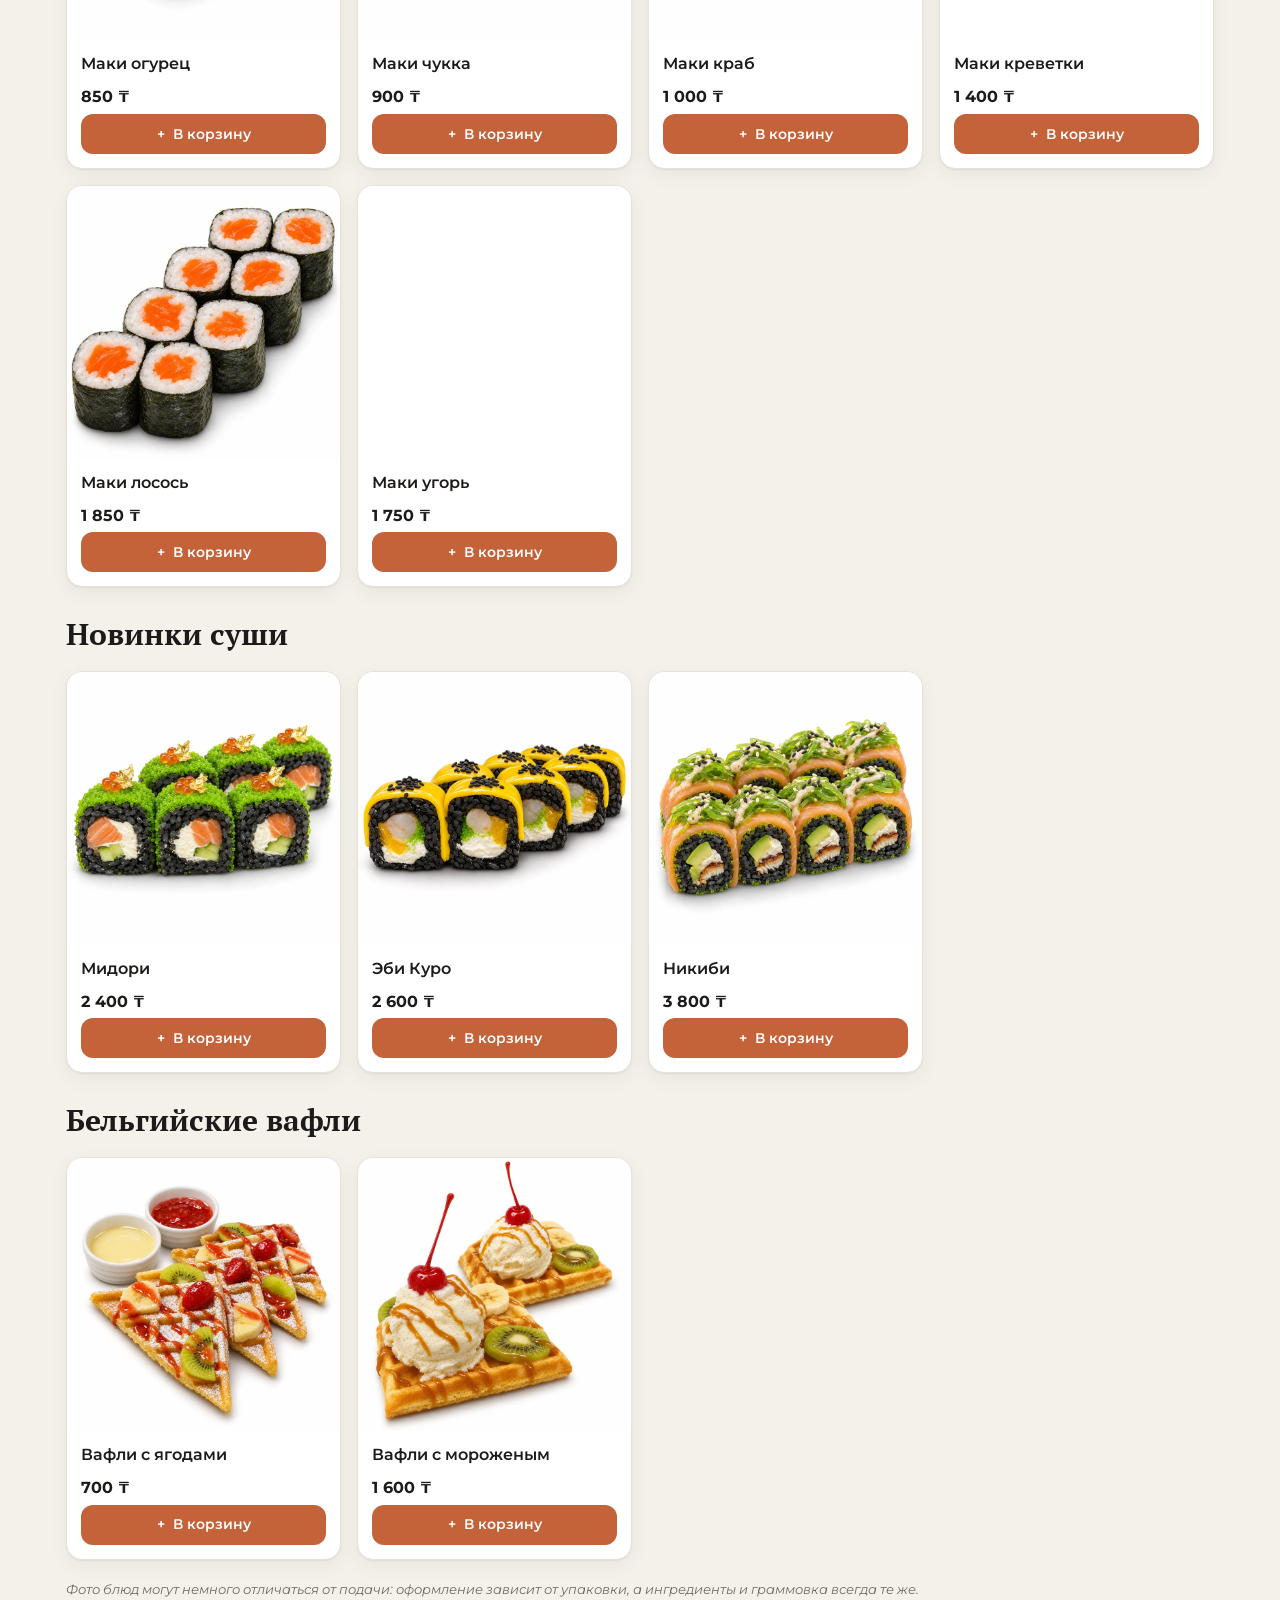
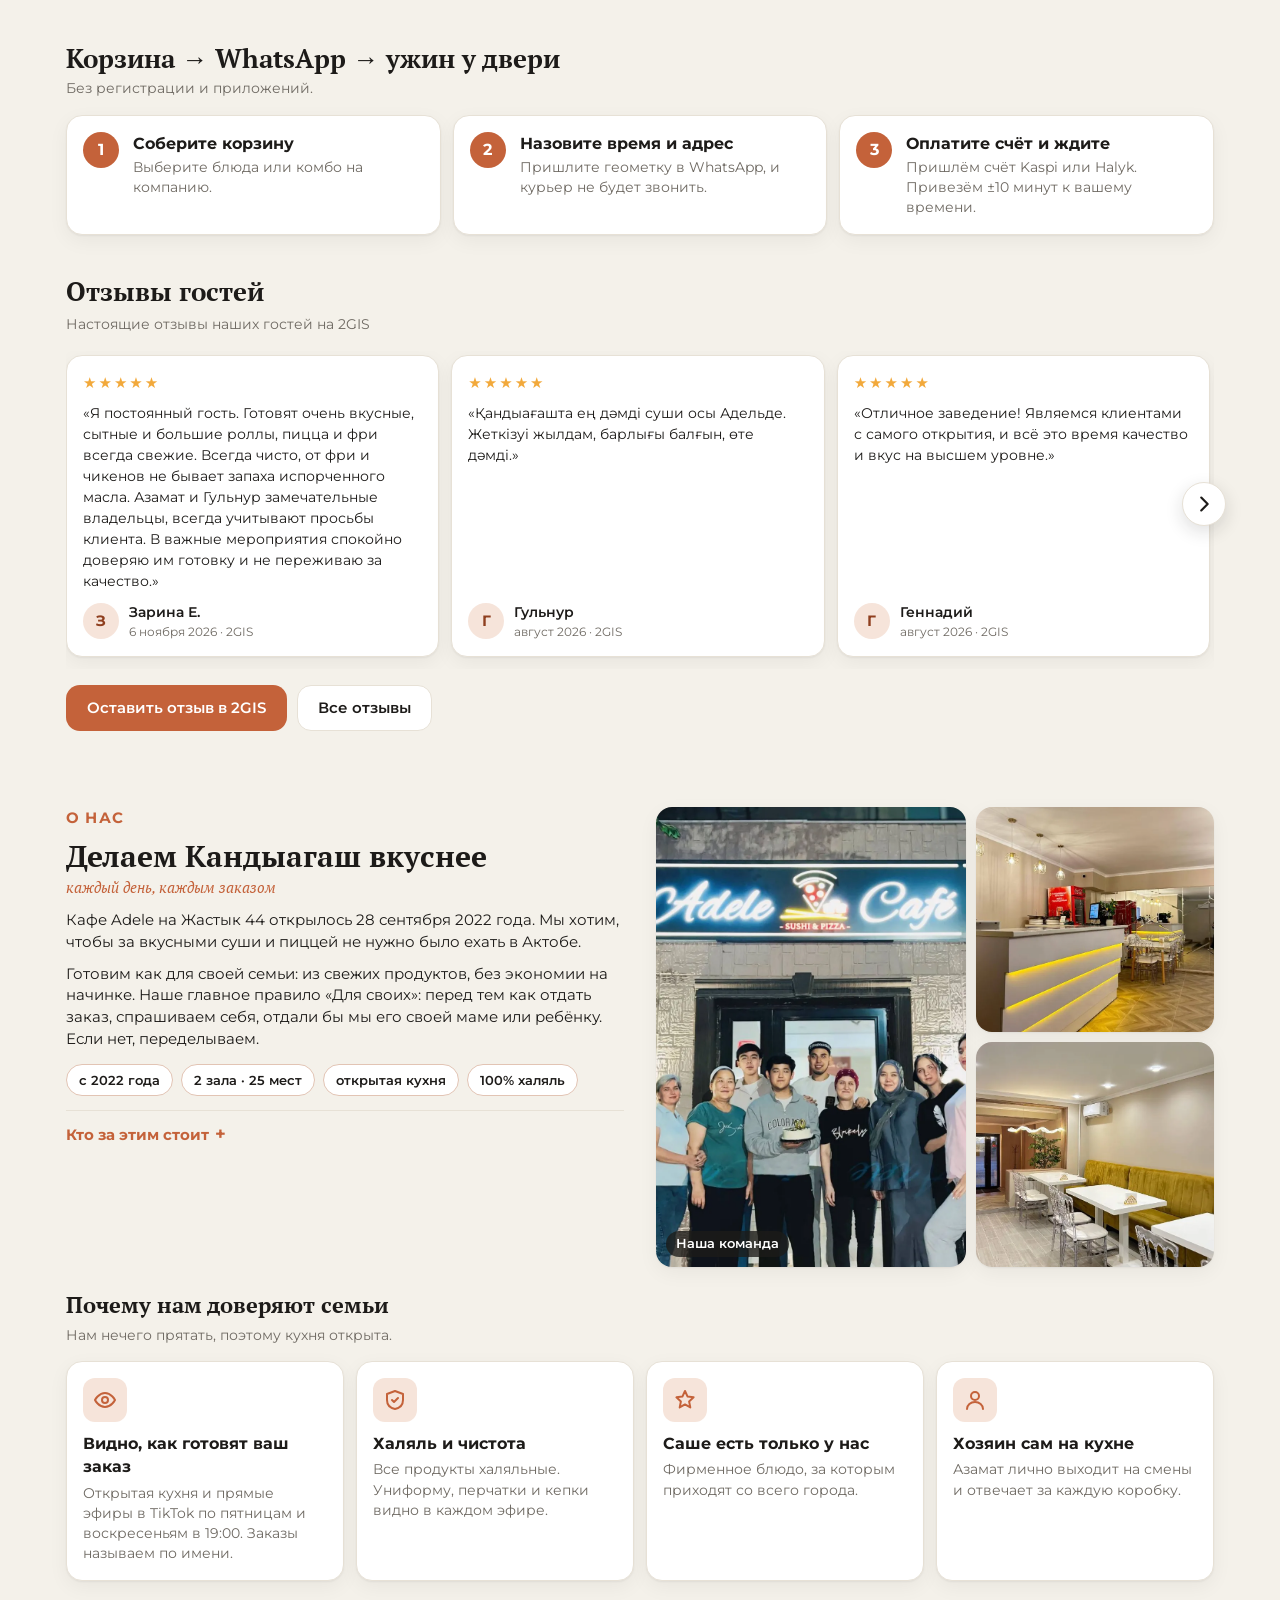
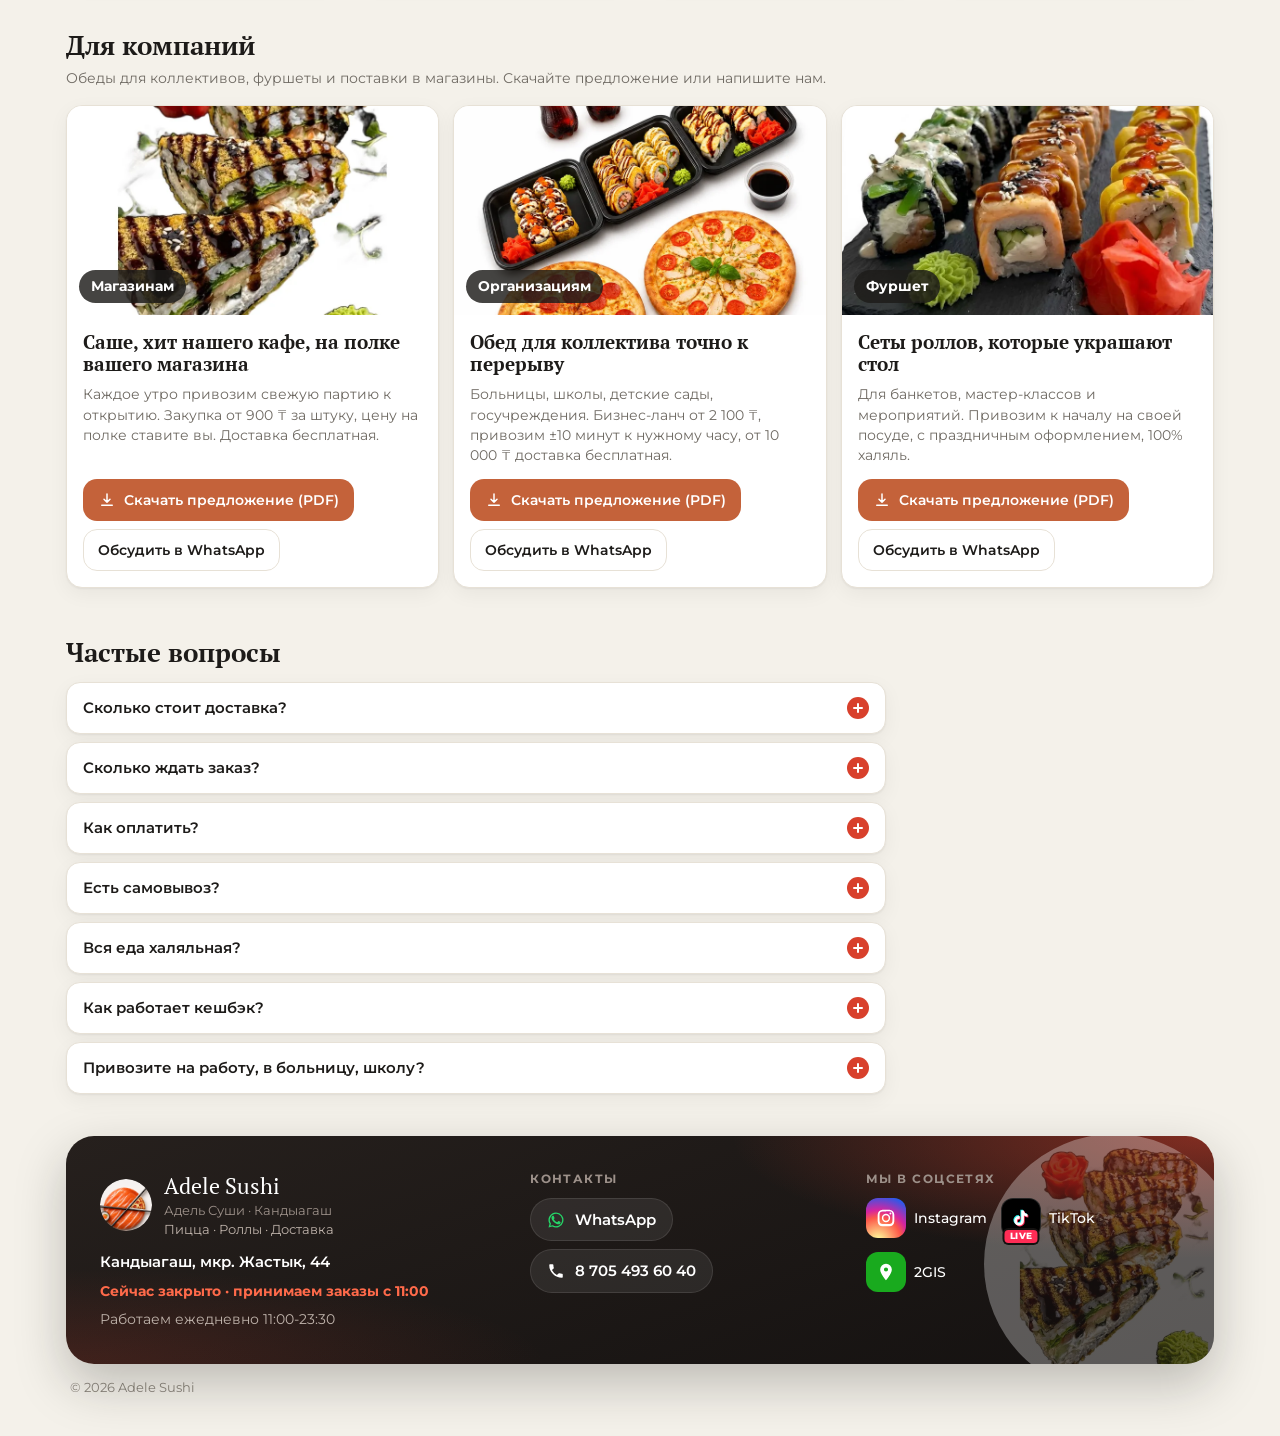
==== commit 3efd8e64: "Rename waffles with berries photo to «Вафли с ягодами»" ====
--- a/index.html
+++ b/index.html
@@ -47,19 +47,19 @@
     "sameAs": ["https://www.instagram.com/adele_sushi.knd", "https://www.tiktok.com/@adele_sushi.knd", "https://2gis.kz/aktobe/firm/70000001089008140"]
   }
   </script>
-  <link rel="icon" type="image/png" href="img/favicon.png?v=28">
+  <link rel="icon" type="image/png" href="img/favicon.png?v=29">
   <link rel="apple-touch-icon" href="img/apple-touch-icon.png">
   <link rel="preconnect" href="https://fonts.googleapis.com">
   <link rel="preconnect" href="https://fonts.gstatic.com" crossorigin>
   <link href="https://fonts.googleapis.com/css2?family=Montserrat:wght@400;500;600;700&family=PT+Serif:wght@700&display=swap" rel="stylesheet">
-  <link rel="stylesheet" href="style.css?v=28">
+  <link rel="stylesheet" href="style.css?v=29">
 </head>
 <body>
 
   <header class="header">
     <div class="header__inner container">
       <a href="#top" class="brand" aria-label="Adele Sushi">
-        <img src="img/emblem.png?v=28" alt="" class="brand__logo" width="44" height="44">
+        <img src="img/emblem.png?v=29" alt="" class="brand__logo" width="44" height="44">
         <span class="brand__text">
           <span class="brand__name">Adele</span>
           <span class="brand__sub">SUSHI</span>
@@ -121,7 +121,7 @@
           <a href="#business" class="btn btn--ghost" data-i18n="toBusiness">Для компаний</a>
         </div>
       </div>
-      <img class="hero__logo" src="img/logo.jpg?v=28" alt="Adele Sushi: пицца, роллы, доставка" width="800" height="800">
+      <img class="hero__logo" src="img/logo.jpg?v=29" alt="Adele Sushi: пицца, роллы, доставка" width="800" height="800">
     </section>
 
     <ul class="trust-strip container" aria-label="Почему Adele">
@@ -244,7 +244,7 @@
       <div class="footer__card">
         <div class="footer__col footer__about">
           <div class="footer__brandrow">
-            <img src="img/emblem.png?v=28" alt="" width="52" height="52" class="footer__logo">
+            <img src="img/emblem.png?v=29" alt="" width="52" height="52" class="footer__logo">
             <div><p class="footer__brand">Adele Sushi</p><p class="footer__alt">Адель Суши · Кандыагаш</p><p class="footer__tag" data-i18n="tagline">Пицца · Роллы · Доставка</p></div>
           </div>
           <p class="footer__addr" id="footerCity"></p>
@@ -369,7 +369,7 @@
   <div class="overlay" id="navOverlay" hidden></div>
   <aside class="sidenav" id="sideNav" aria-hidden="true" aria-label="Меню сайта">
     <div class="sidenav__head">
-      <img src="img/emblem.png?v=28" alt="" width="40" height="40">
+      <img src="img/emblem.png?v=29" alt="" width="40" height="40">
       <b>Adele Sushi</b>
       <button class="icon-btn" id="navClose" type="button" aria-label="Закрыть">
         <svg viewBox="0 0 24 24" width="22" height="22" aria-hidden="true"><path stroke="currentColor" stroke-width="2" stroke-linecap="round" d="M6 6l12 12M18 6 6 18"/></svg>
@@ -416,8 +416,8 @@
 
   <div class="toast" id="toast" role="status" aria-live="polite"></div>
 
-  <script src="js/config.js?v=28"></script>
-  <script src="js/menu.js?v=28"></script>
-  <script src="js/app.js?v=28"></script>
+  <script src="js/config.js?v=29"></script>
+  <script src="js/menu.js?v=29"></script>
+  <script src="js/app.js?v=29"></script>
 </body>
 </html>
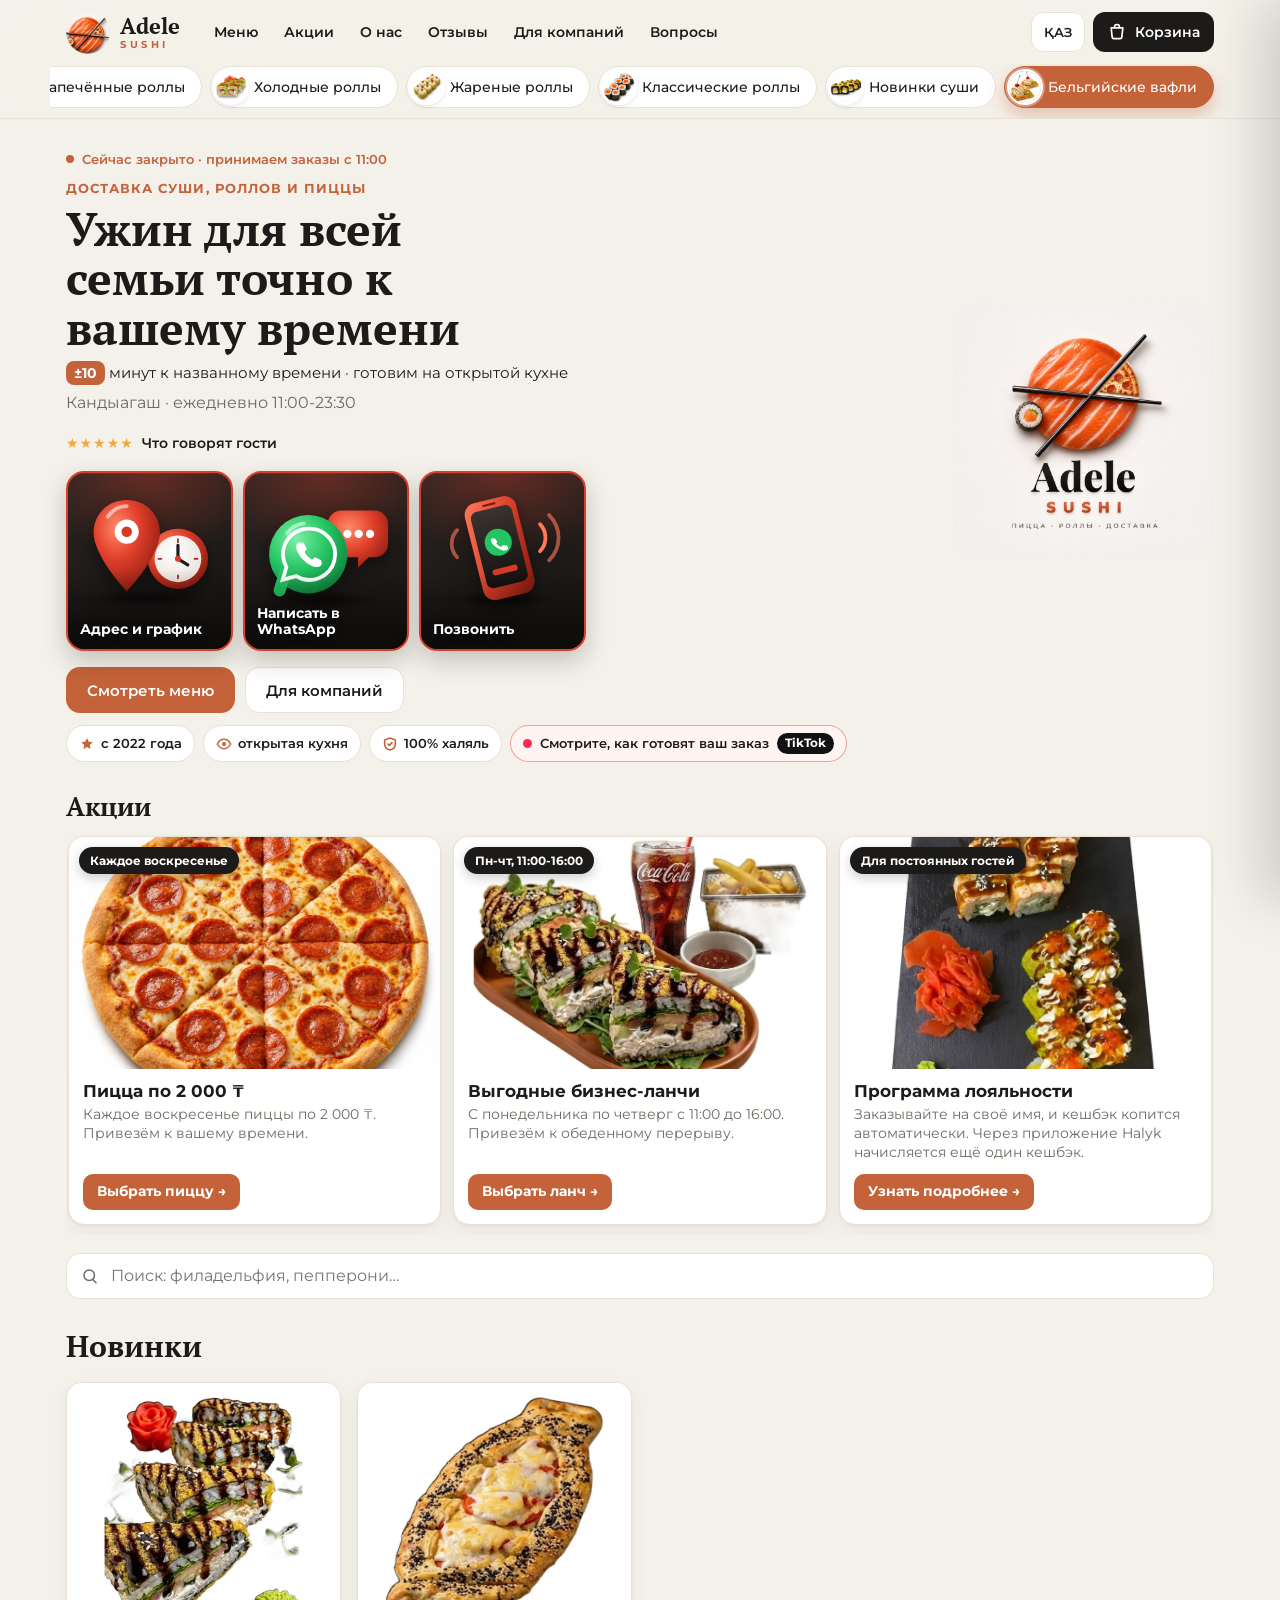
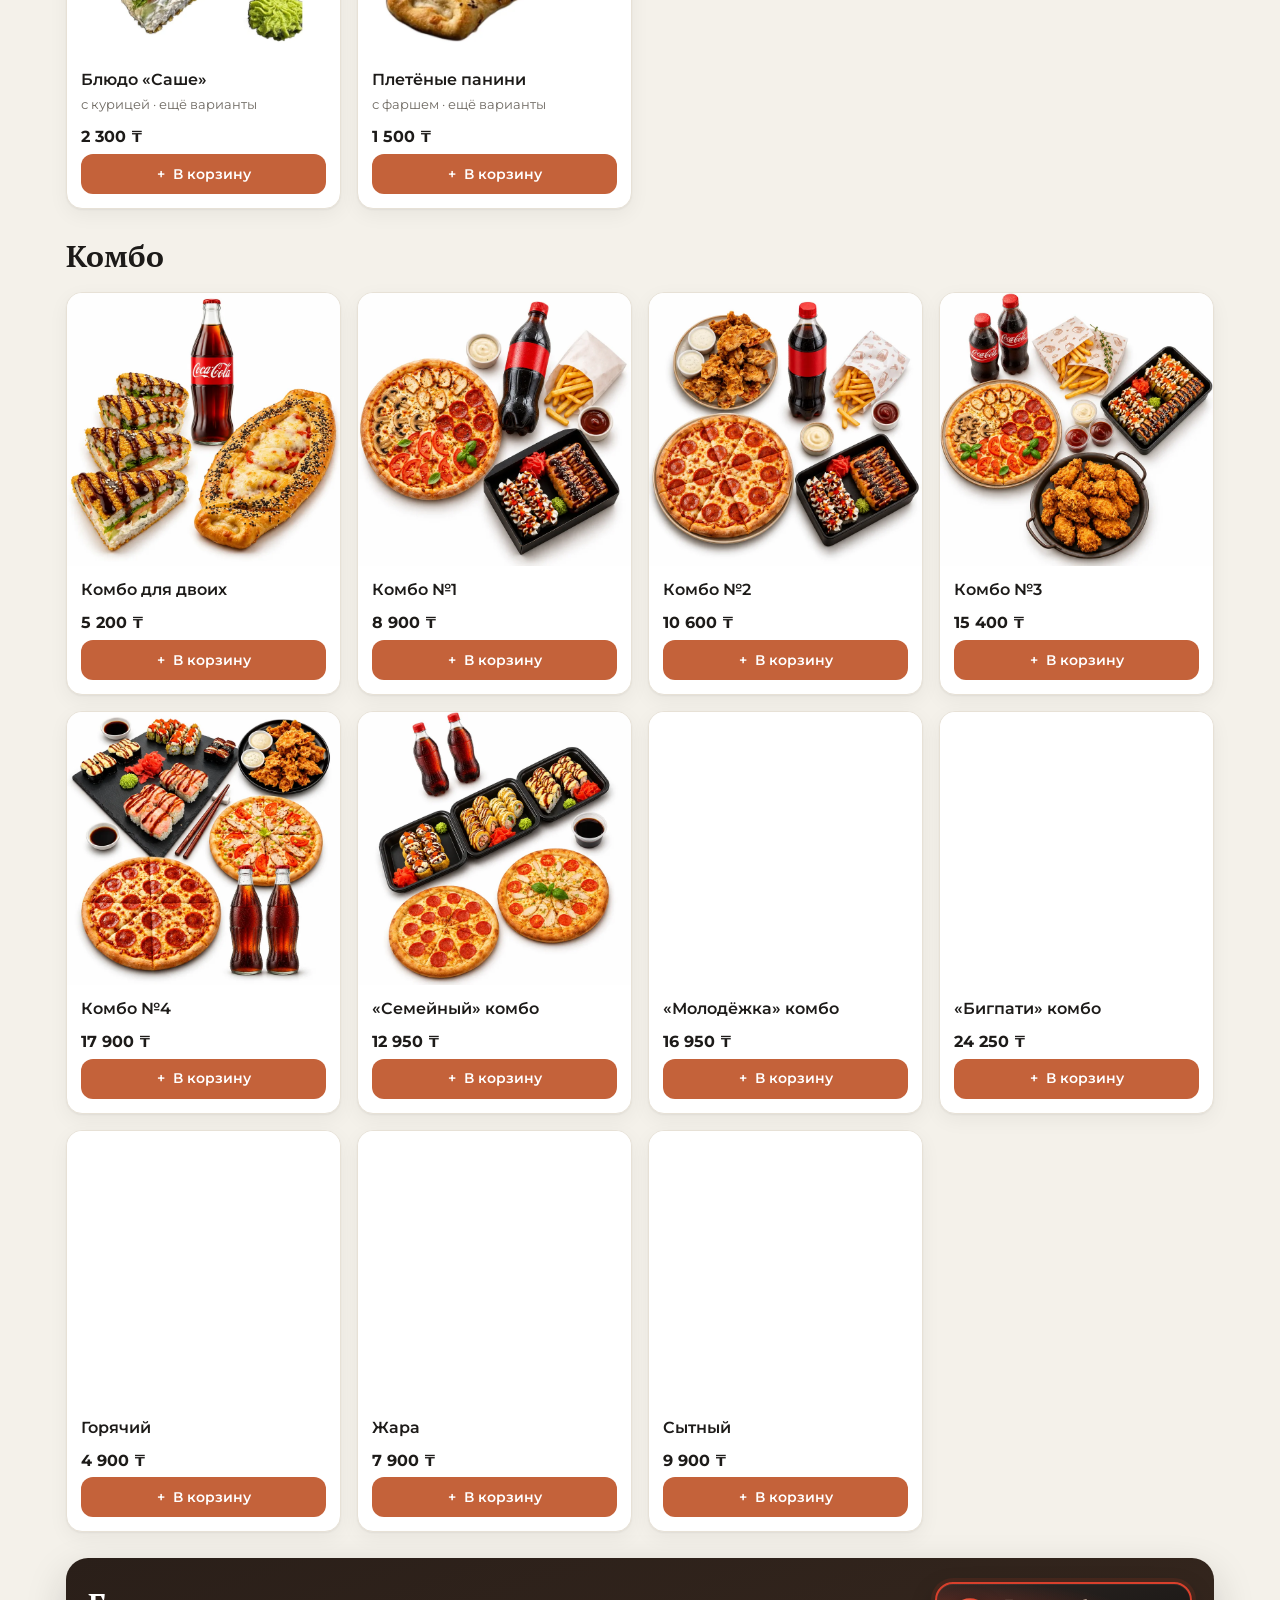
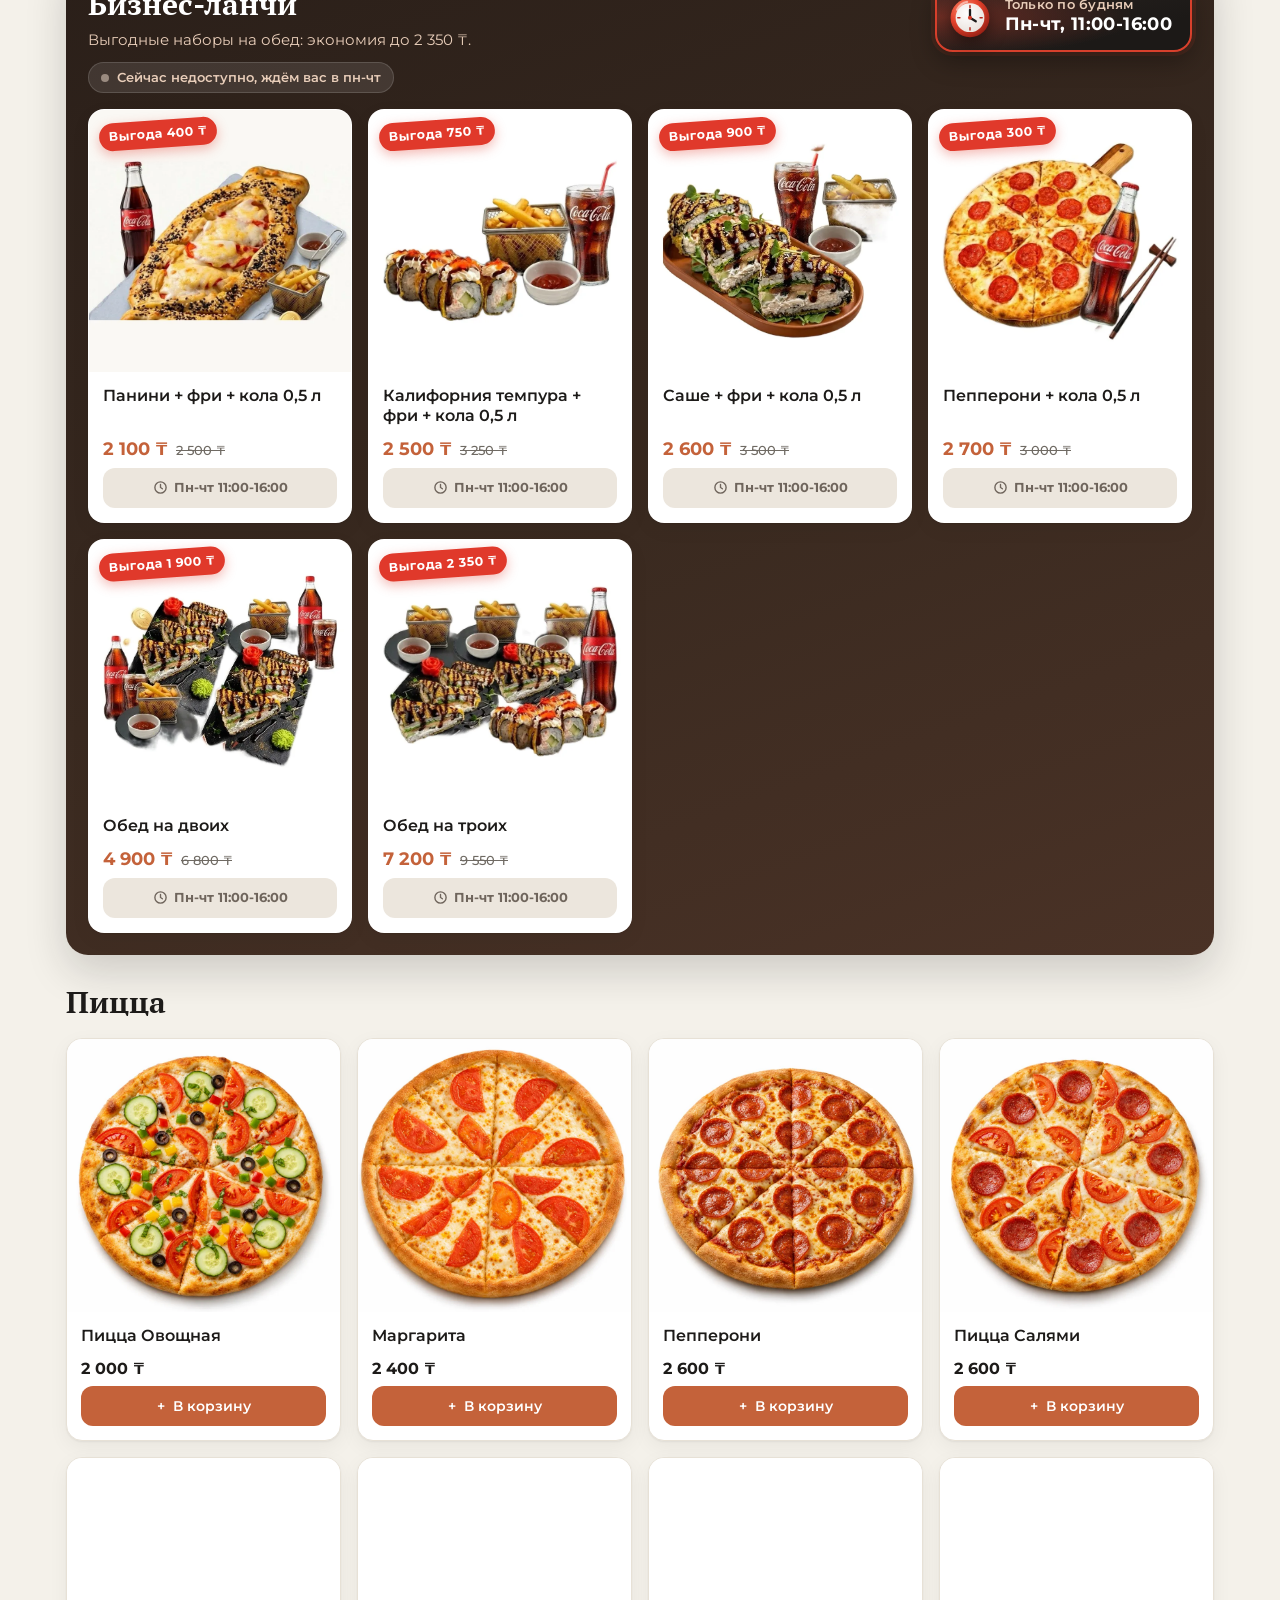
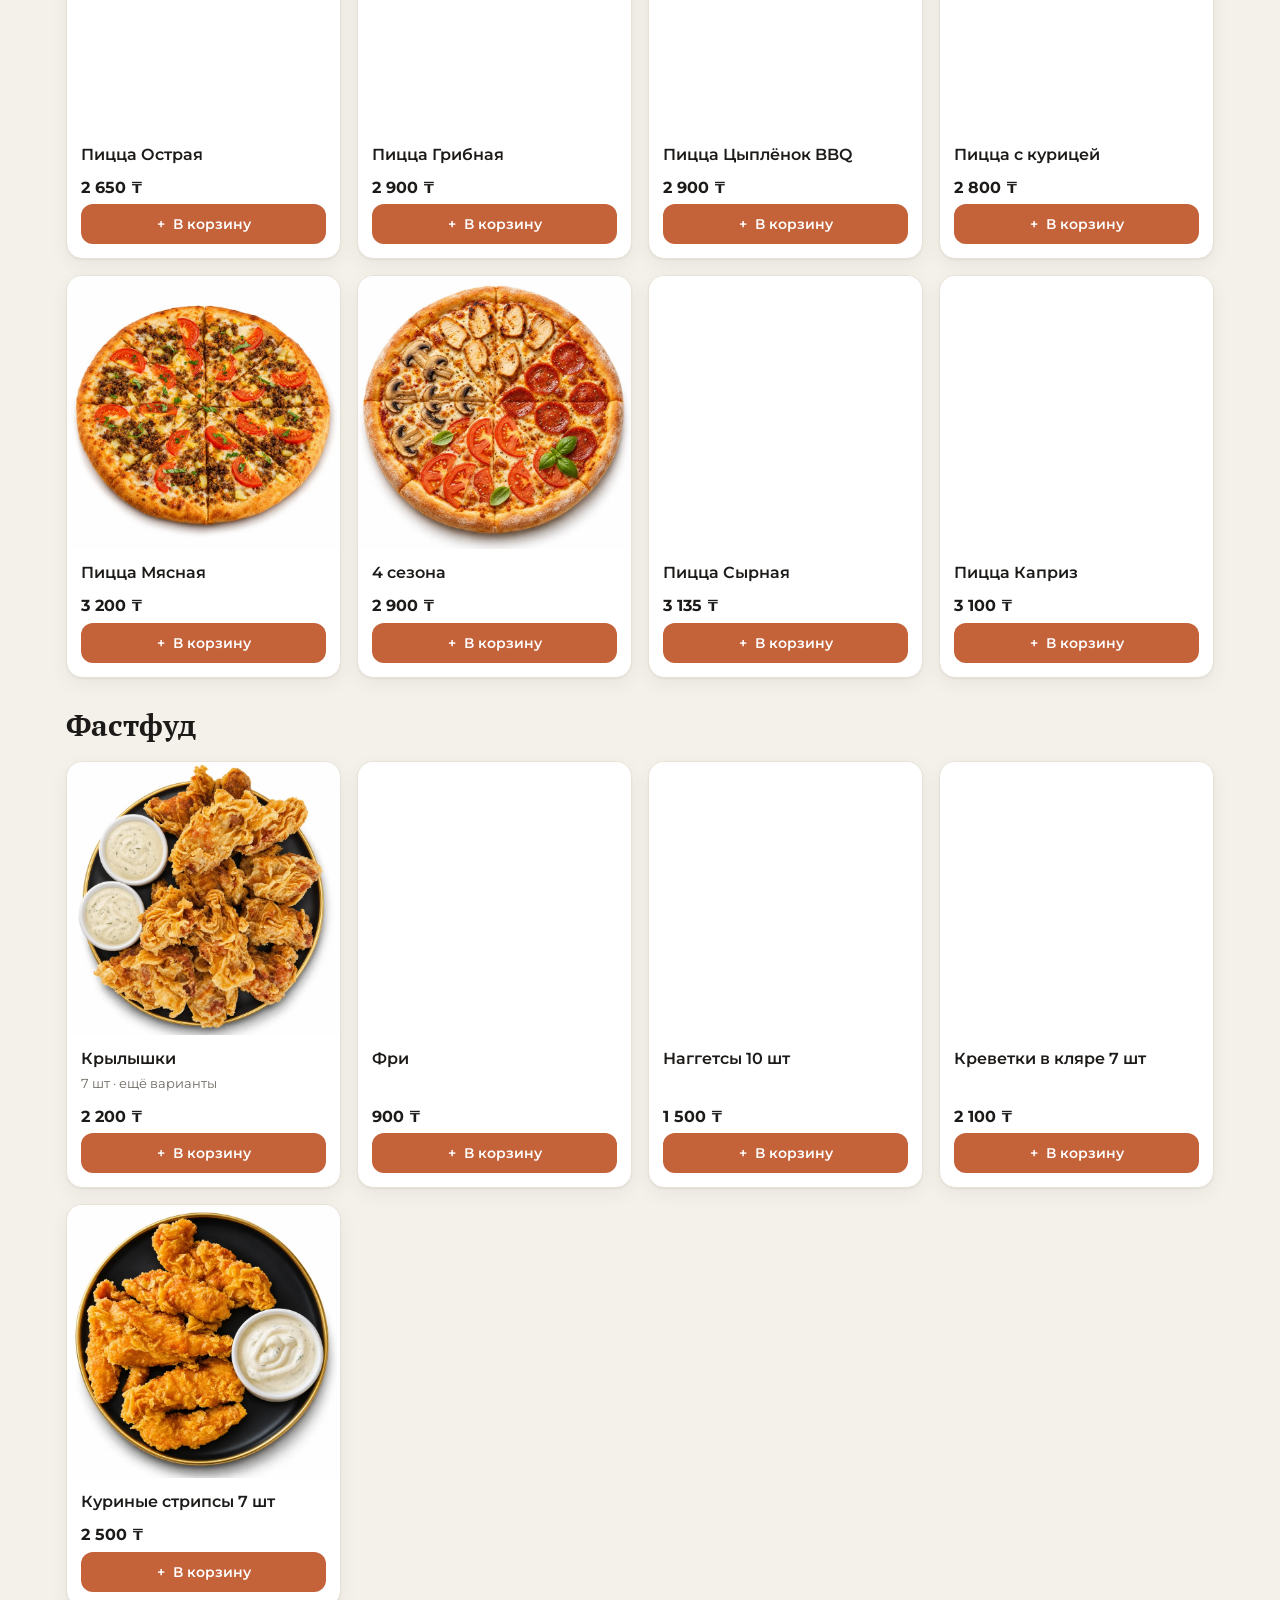
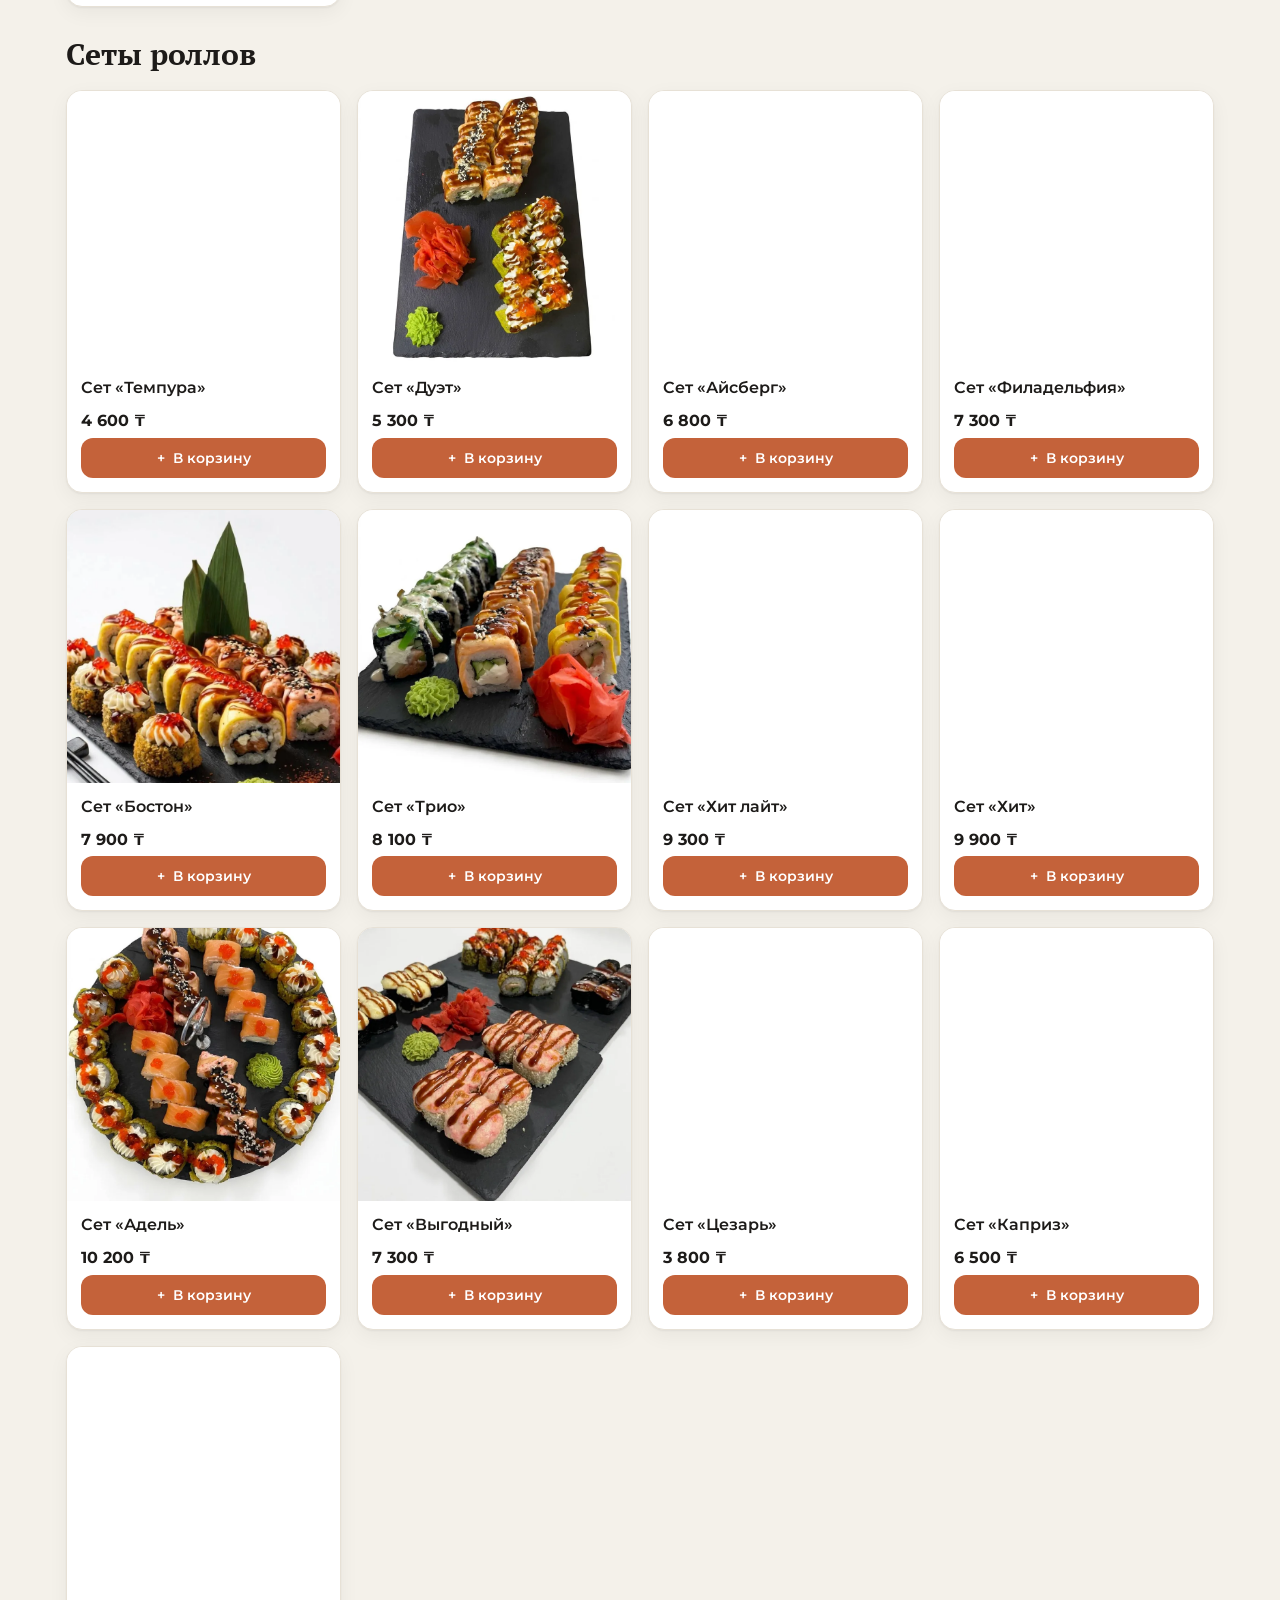
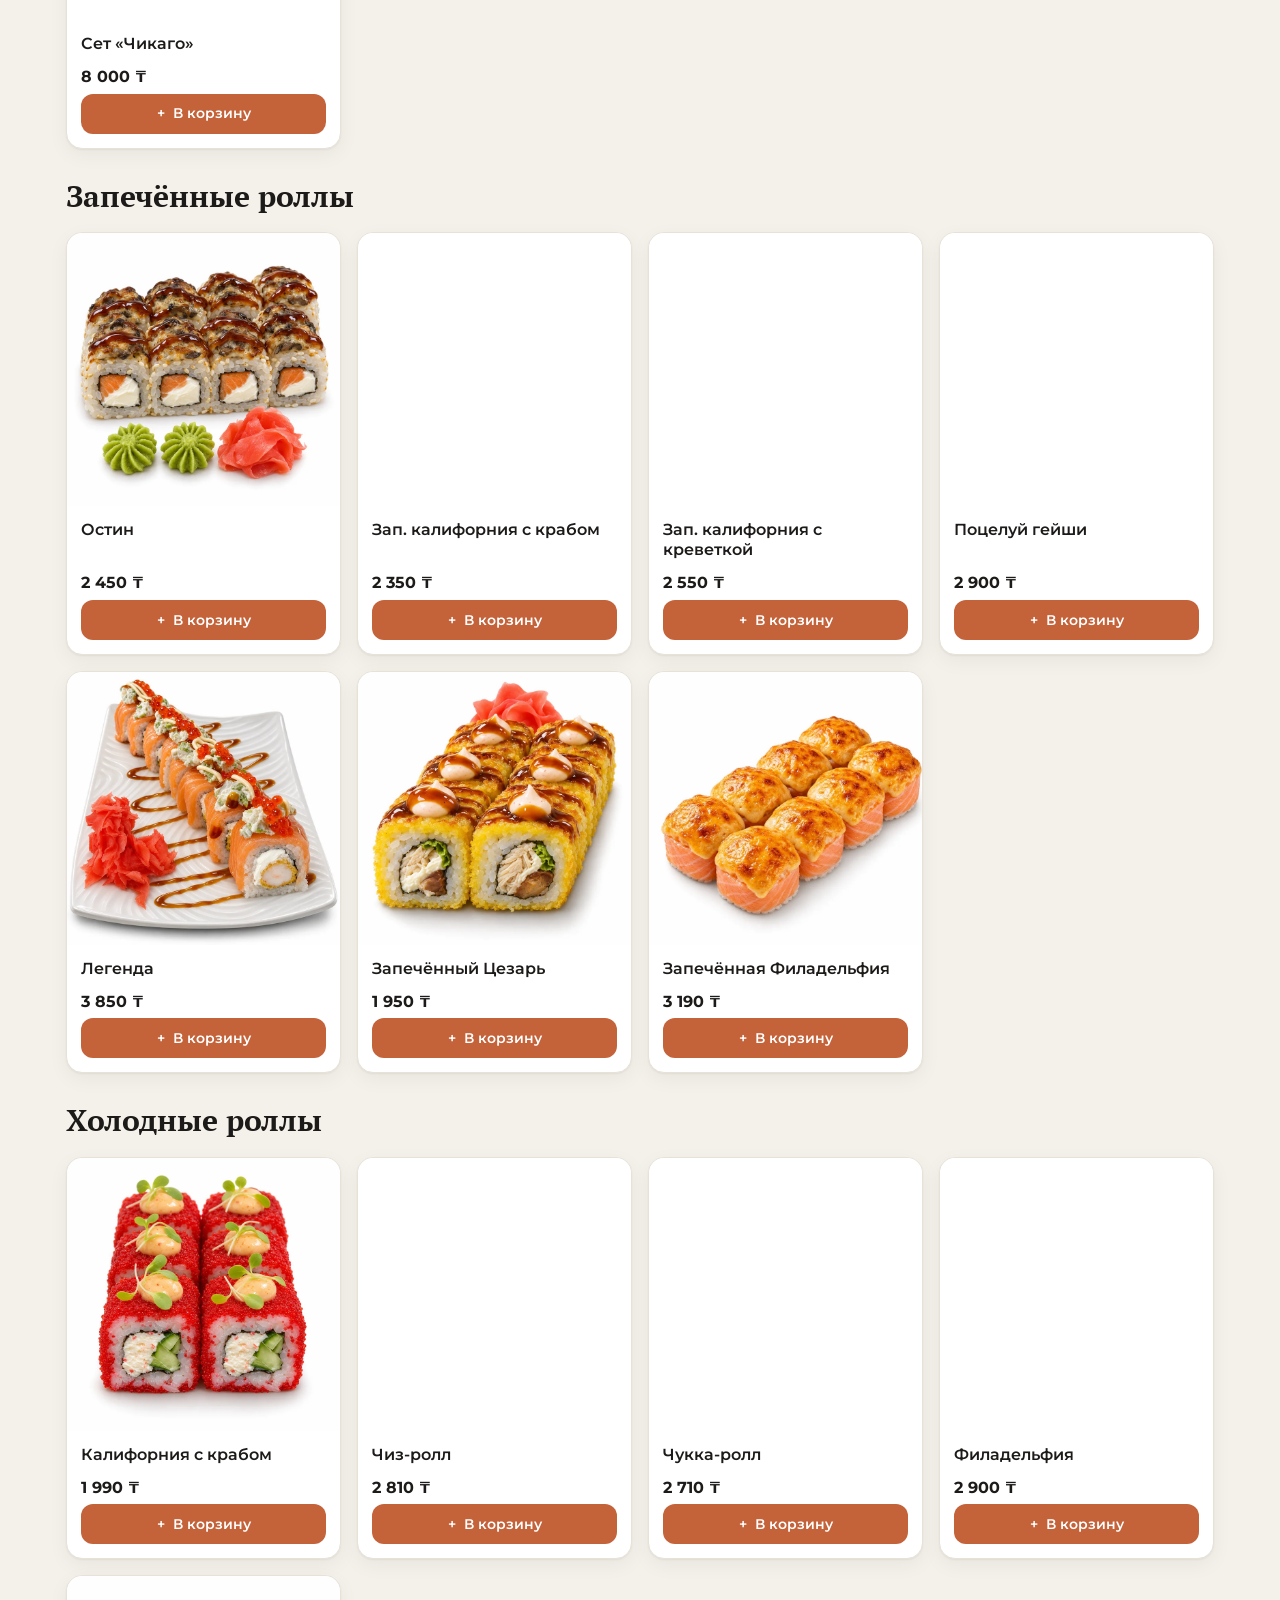
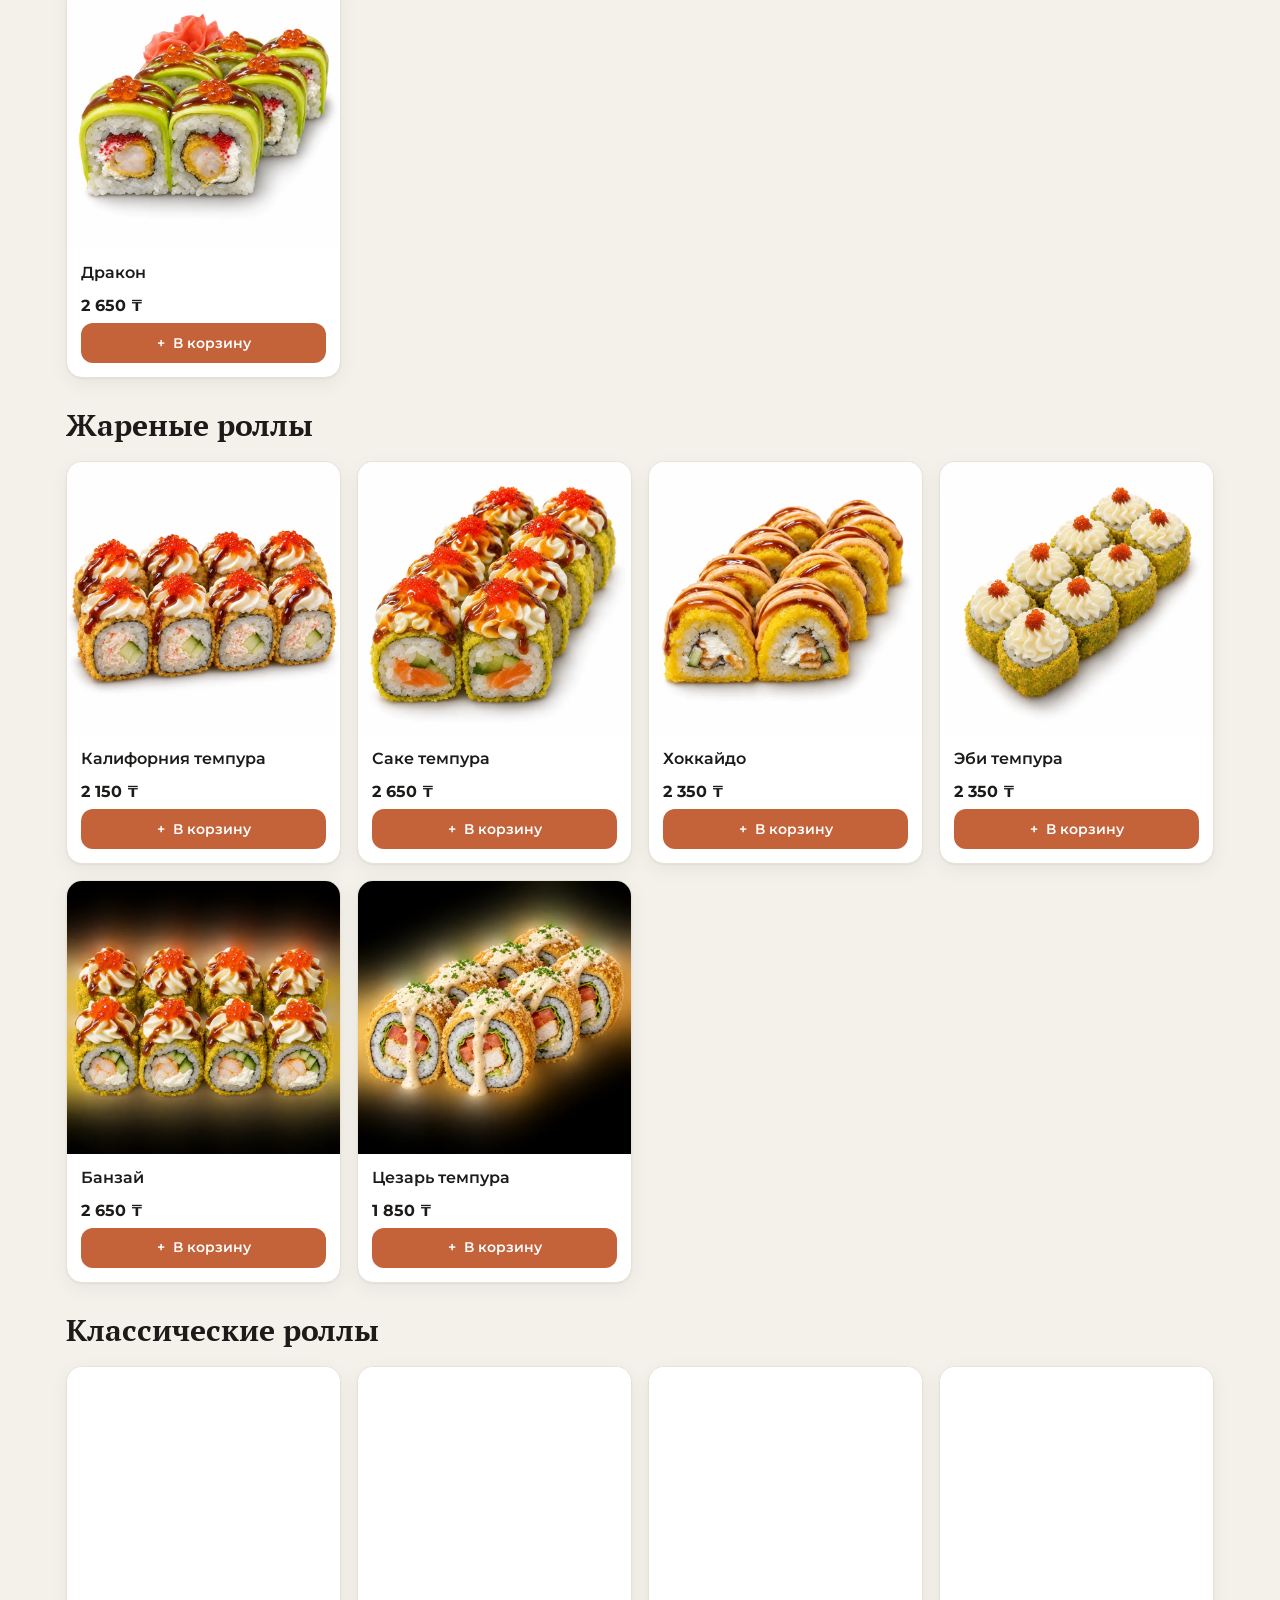
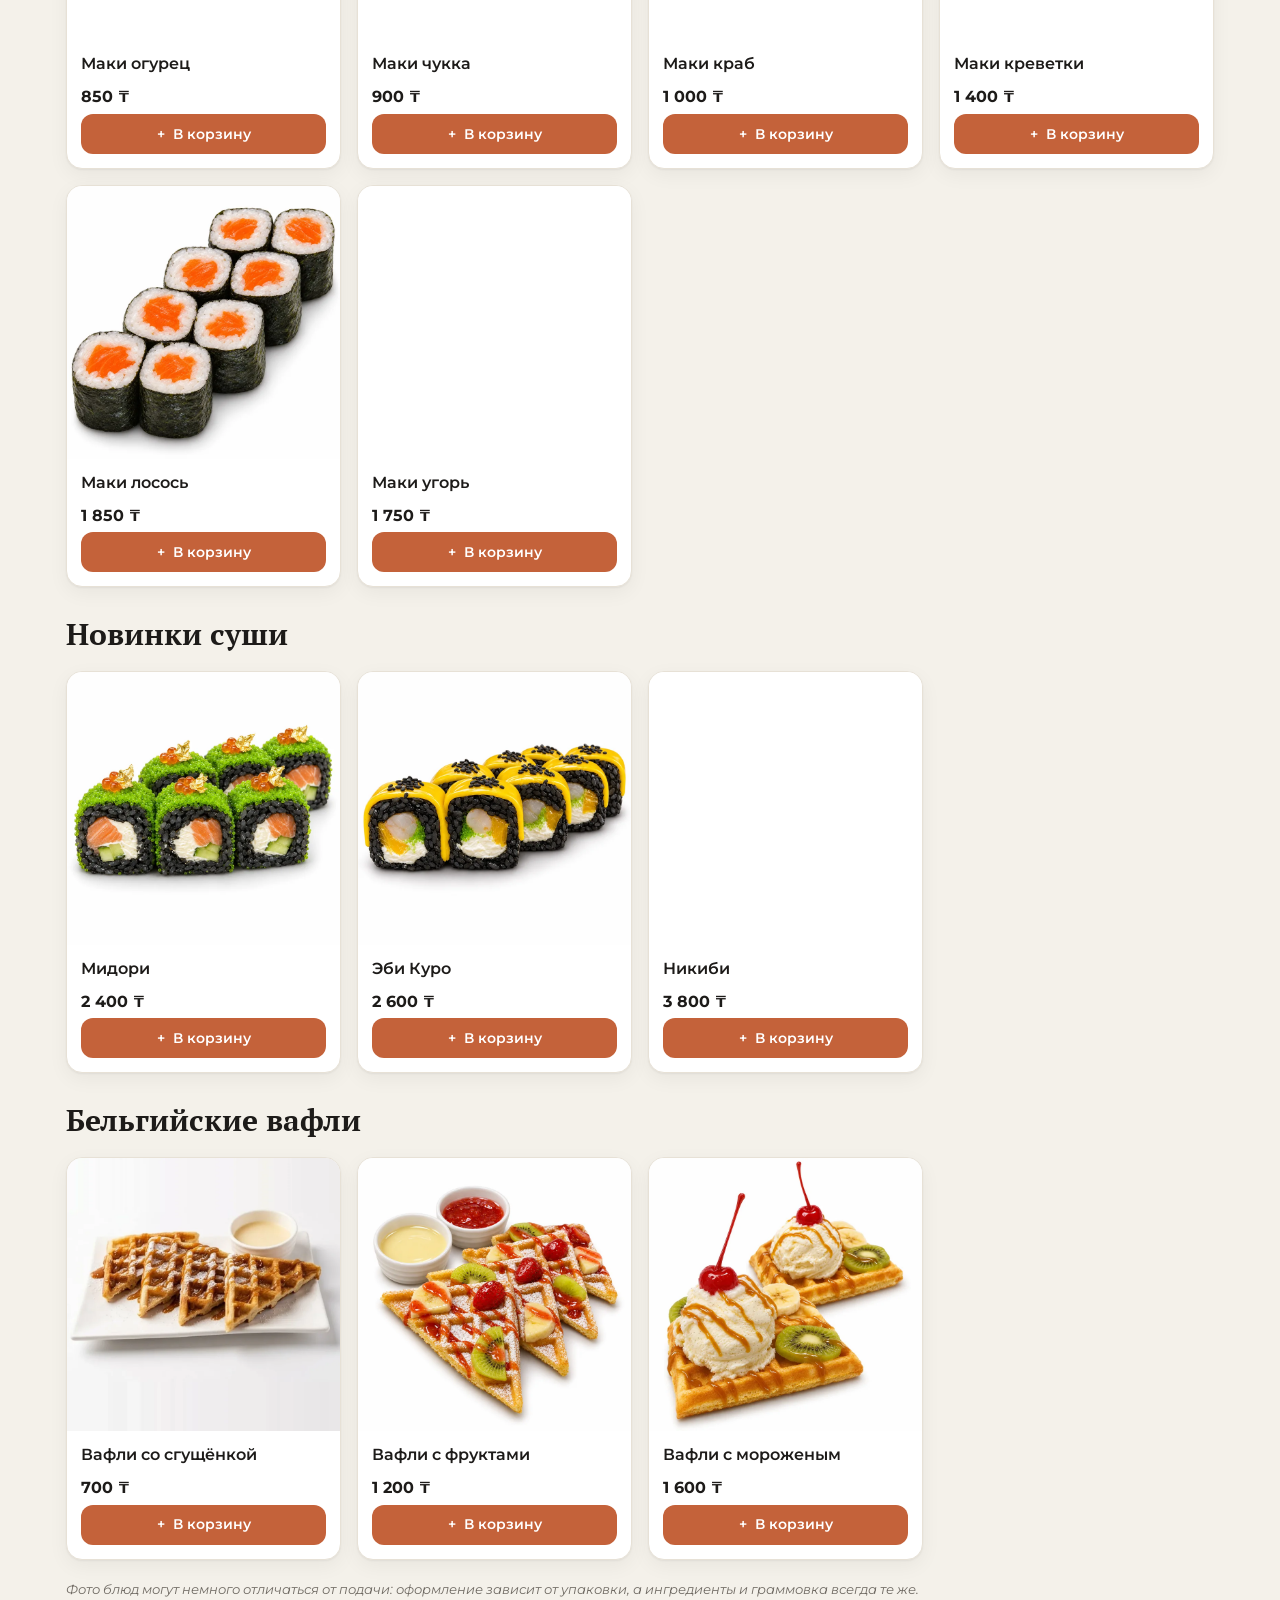
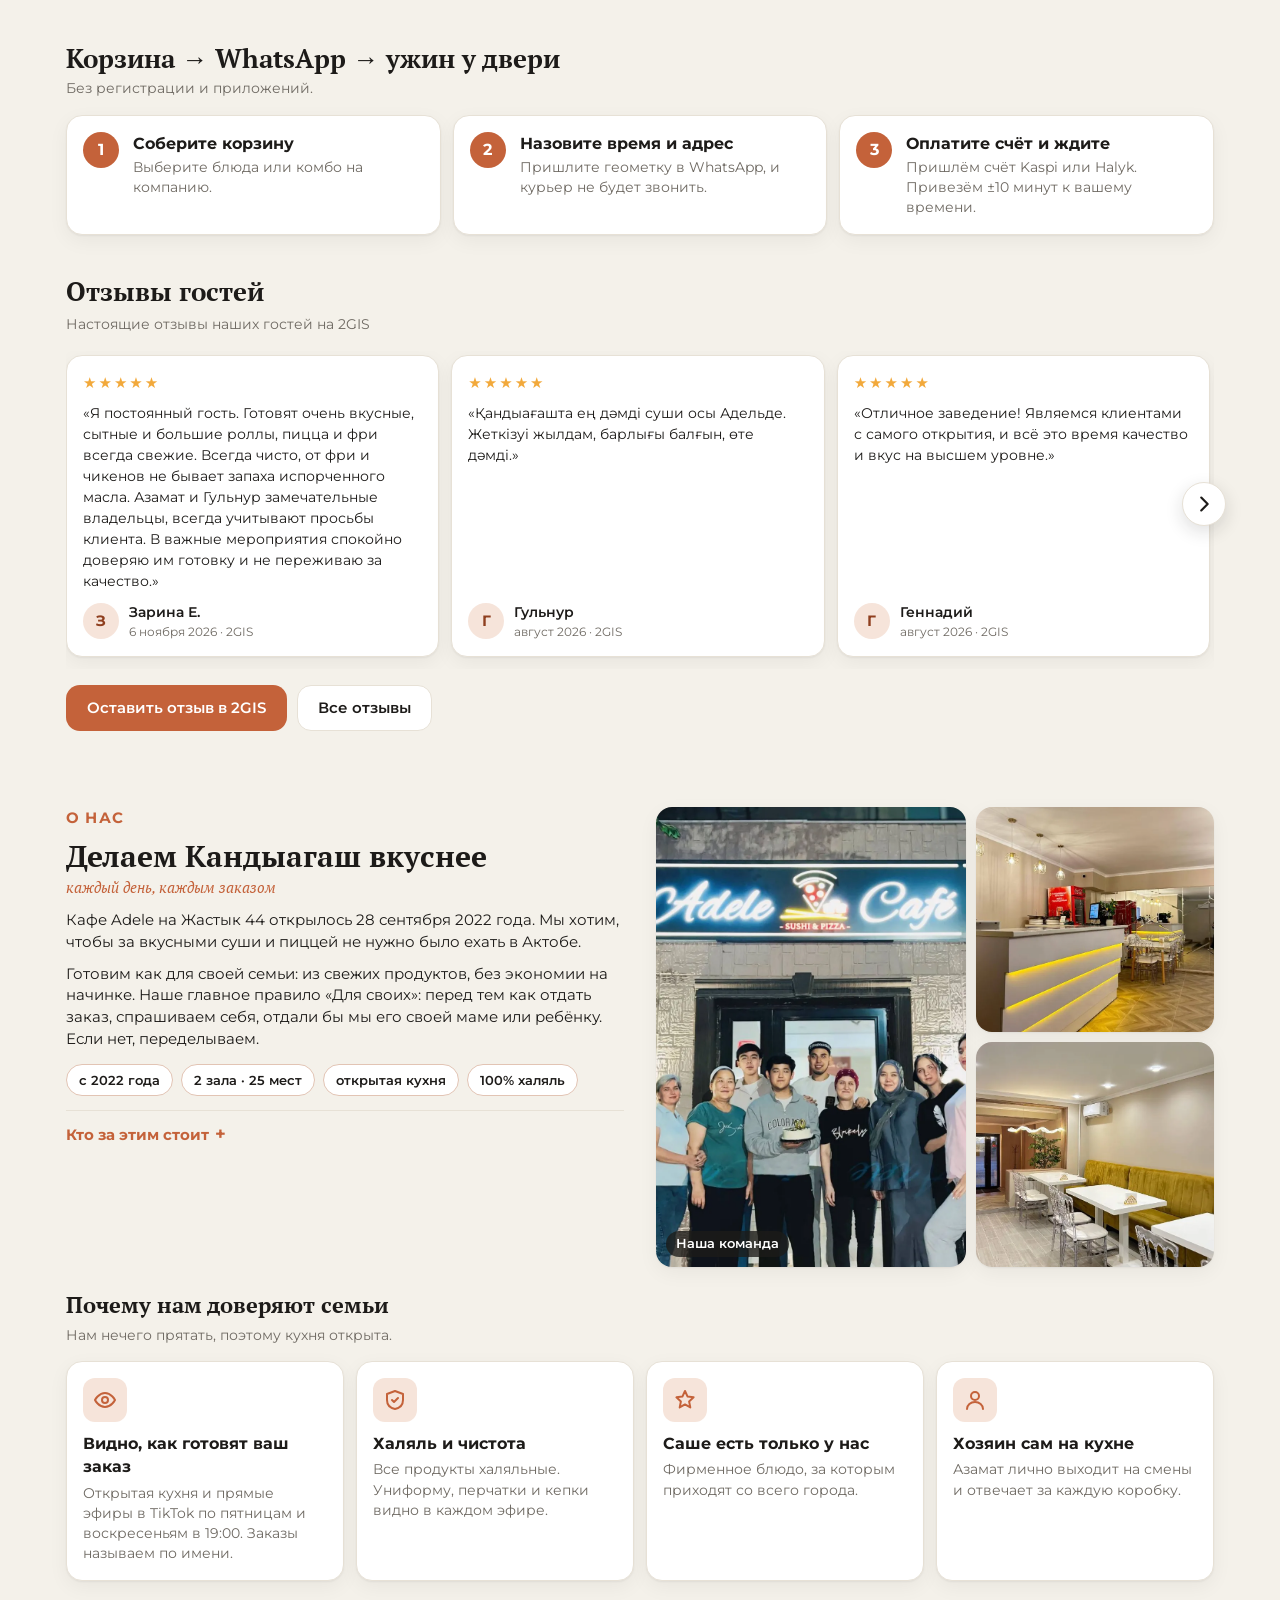
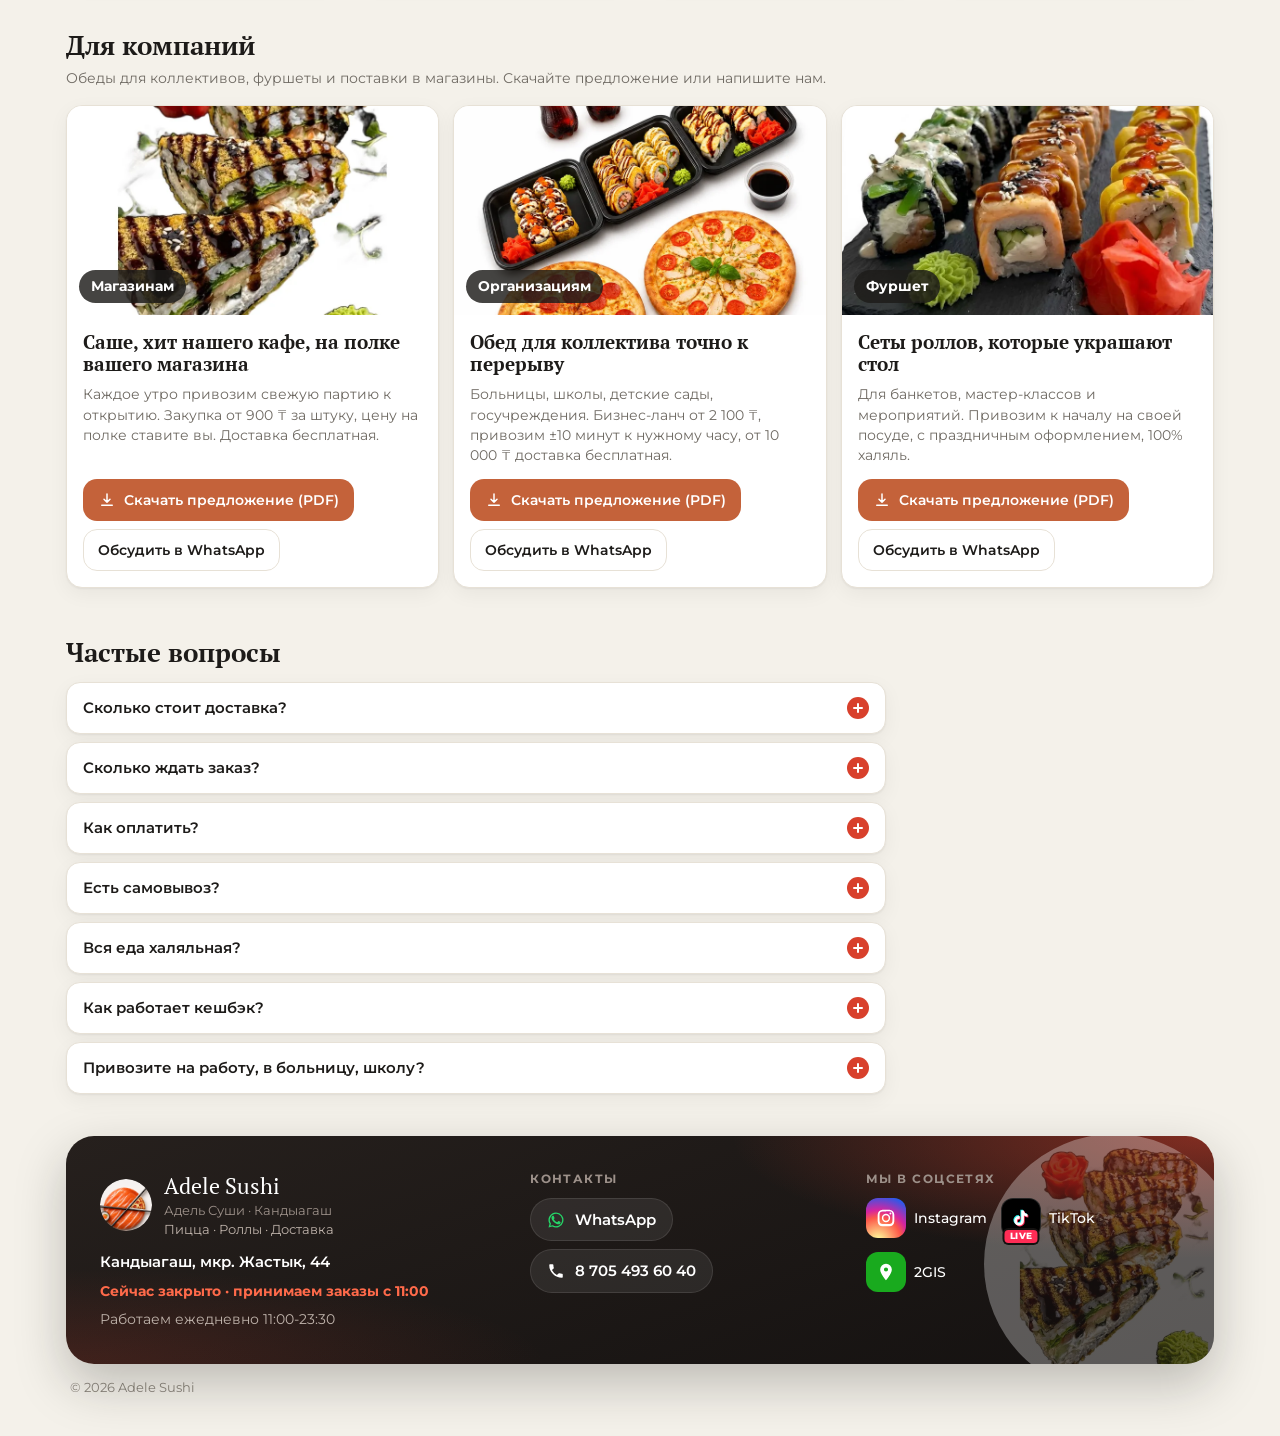
==== commit 4b4cc209: "Waffles: condensed milk 700 with new photo, fruit waffles 1200" ====
--- a/index.html
+++ b/index.html
@@ -47,19 +47,19 @@
     "sameAs": ["https://www.instagram.com/adele_sushi.knd", "https://www.tiktok.com/@adele_sushi.knd", "https://2gis.kz/aktobe/firm/70000001089008140"]
   }
   </script>
-  <link rel="icon" type="image/png" href="img/favicon.png?v=29">
+  <link rel="icon" type="image/png" href="img/favicon.png?v=30">
   <link rel="apple-touch-icon" href="img/apple-touch-icon.png">
   <link rel="preconnect" href="https://fonts.googleapis.com">
   <link rel="preconnect" href="https://fonts.gstatic.com" crossorigin>
   <link href="https://fonts.googleapis.com/css2?family=Montserrat:wght@400;500;600;700&family=PT+Serif:wght@700&display=swap" rel="stylesheet">
-  <link rel="stylesheet" href="style.css?v=29">
+  <link rel="stylesheet" href="style.css?v=30">
 </head>
 <body>
 
   <header class="header">
     <div class="header__inner container">
       <a href="#top" class="brand" aria-label="Adele Sushi">
-        <img src="img/emblem.png?v=29" alt="" class="brand__logo" width="44" height="44">
+        <img src="img/emblem.png?v=30" alt="" class="brand__logo" width="44" height="44">
         <span class="brand__text">
           <span class="brand__name">Adele</span>
           <span class="brand__sub">SUSHI</span>
@@ -121,7 +121,7 @@
           <a href="#business" class="btn btn--ghost" data-i18n="toBusiness">Для компаний</a>
         </div>
       </div>
-      <img class="hero__logo" src="img/logo.jpg?v=29" alt="Adele Sushi: пицца, роллы, доставка" width="800" height="800">
+      <img class="hero__logo" src="img/logo.jpg?v=30" alt="Adele Sushi: пицца, роллы, доставка" width="800" height="800">
     </section>
 
     <ul class="trust-strip container" aria-label="Почему Adele">
@@ -244,7 +244,7 @@
       <div class="footer__card">
         <div class="footer__col footer__about">
           <div class="footer__brandrow">
-            <img src="img/emblem.png?v=29" alt="" width="52" height="52" class="footer__logo">
+            <img src="img/emblem.png?v=30" alt="" width="52" height="52" class="footer__logo">
             <div><p class="footer__brand">Adele Sushi</p><p class="footer__alt">Адель Суши · Кандыагаш</p><p class="footer__tag" data-i18n="tagline">Пицца · Роллы · Доставка</p></div>
           </div>
           <p class="footer__addr" id="footerCity"></p>
@@ -369,7 +369,7 @@
   <div class="overlay" id="navOverlay" hidden></div>
   <aside class="sidenav" id="sideNav" aria-hidden="true" aria-label="Меню сайта">
     <div class="sidenav__head">
-      <img src="img/emblem.png?v=29" alt="" width="40" height="40">
+      <img src="img/emblem.png?v=30" alt="" width="40" height="40">
       <b>Adele Sushi</b>
       <button class="icon-btn" id="navClose" type="button" aria-label="Закрыть">
         <svg viewBox="0 0 24 24" width="22" height="22" aria-hidden="true"><path stroke="currentColor" stroke-width="2" stroke-linecap="round" d="M6 6l12 12M18 6 6 18"/></svg>
@@ -416,8 +416,8 @@
 
   <div class="toast" id="toast" role="status" aria-live="polite"></div>
 
-  <script src="js/config.js?v=29"></script>
-  <script src="js/menu.js?v=29"></script>
-  <script src="js/app.js?v=29"></script>
+  <script src="js/config.js?v=30"></script>
+  <script src="js/menu.js?v=30"></script>
+  <script src="js/app.js?v=30"></script>
 </body>
 </html>
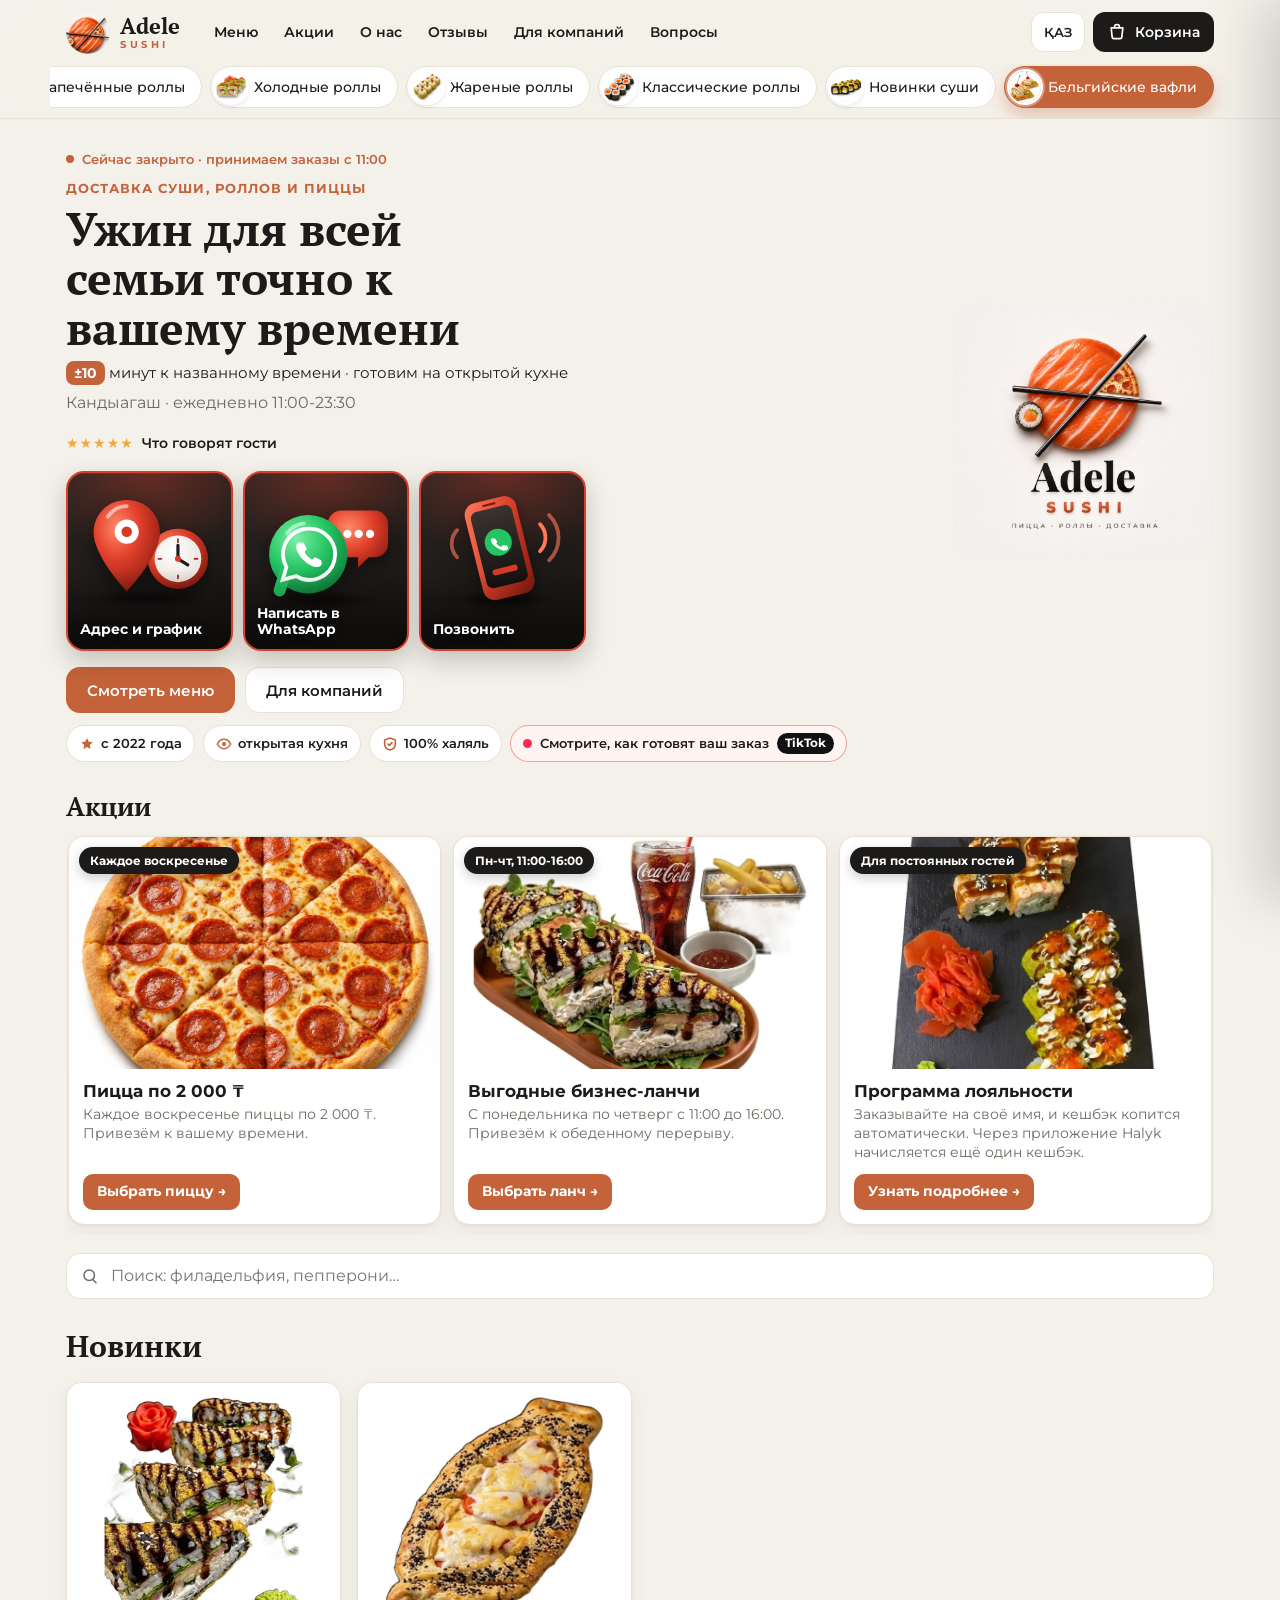
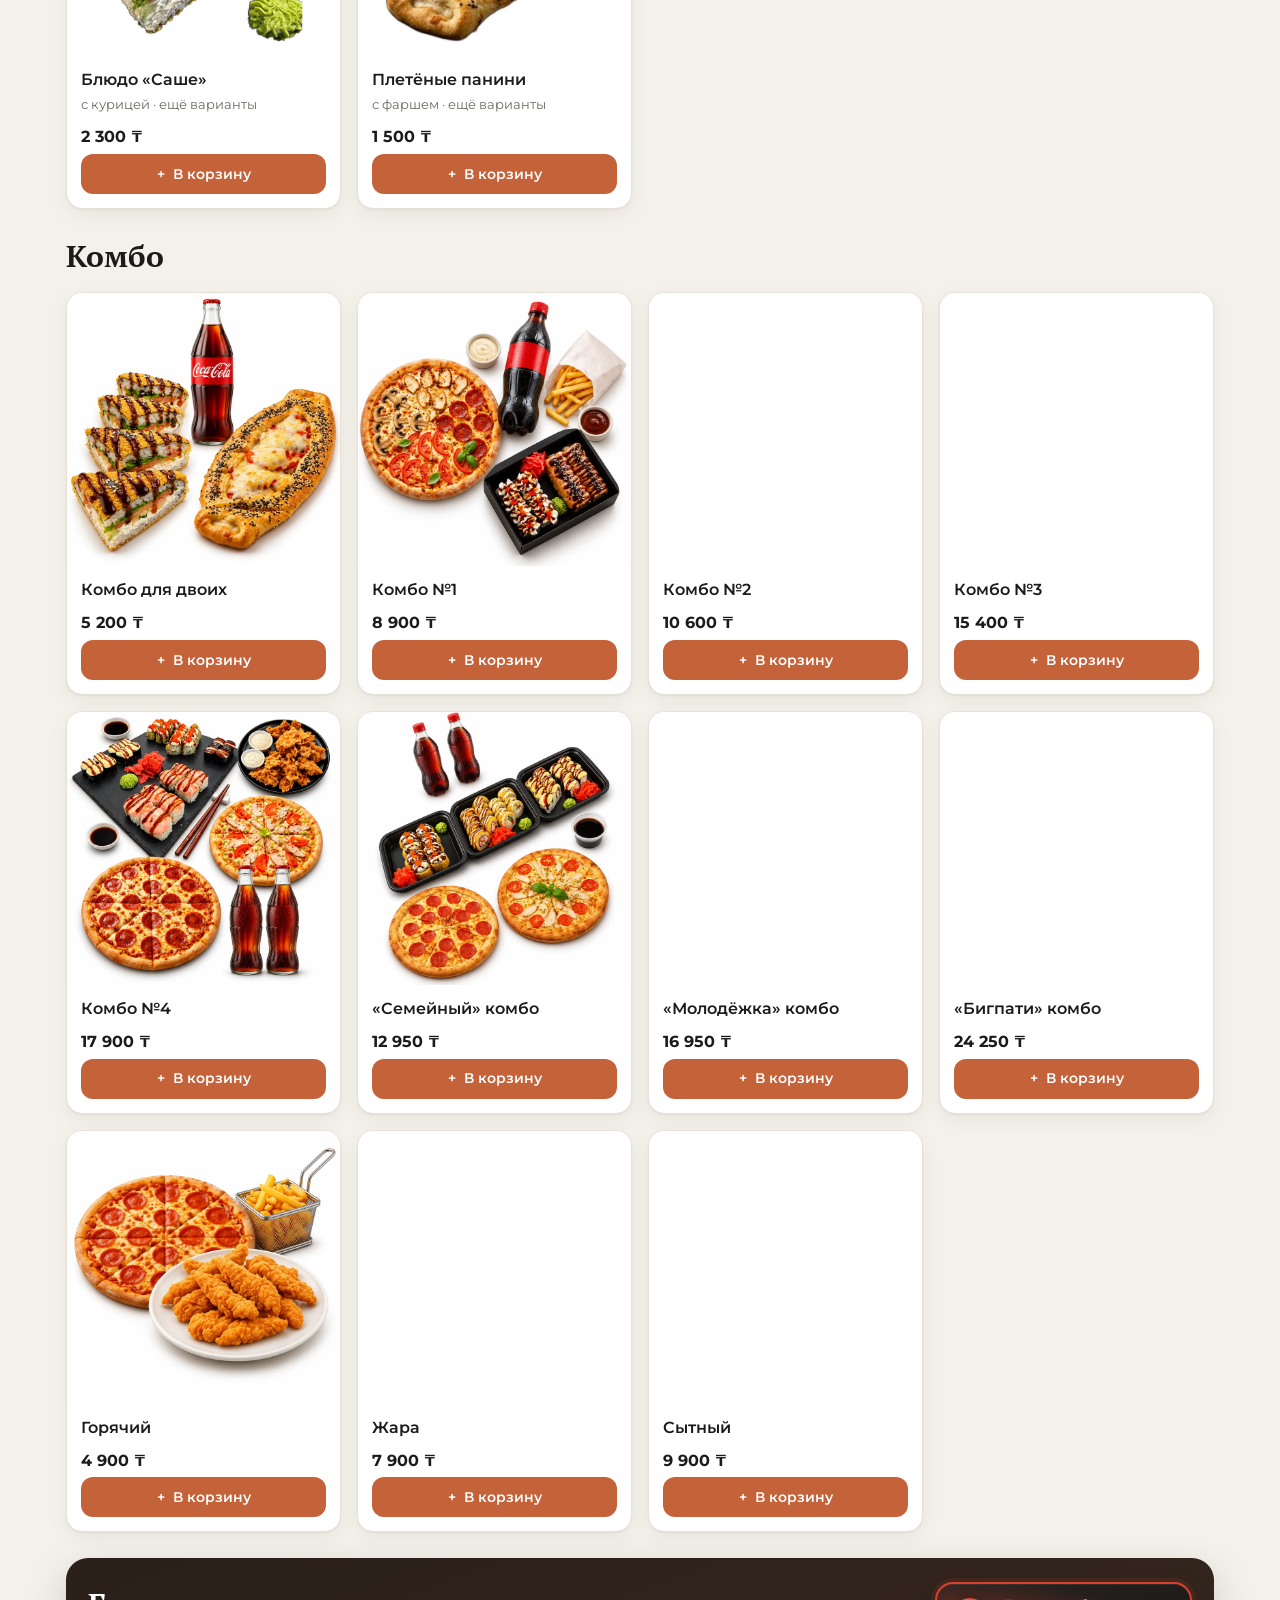
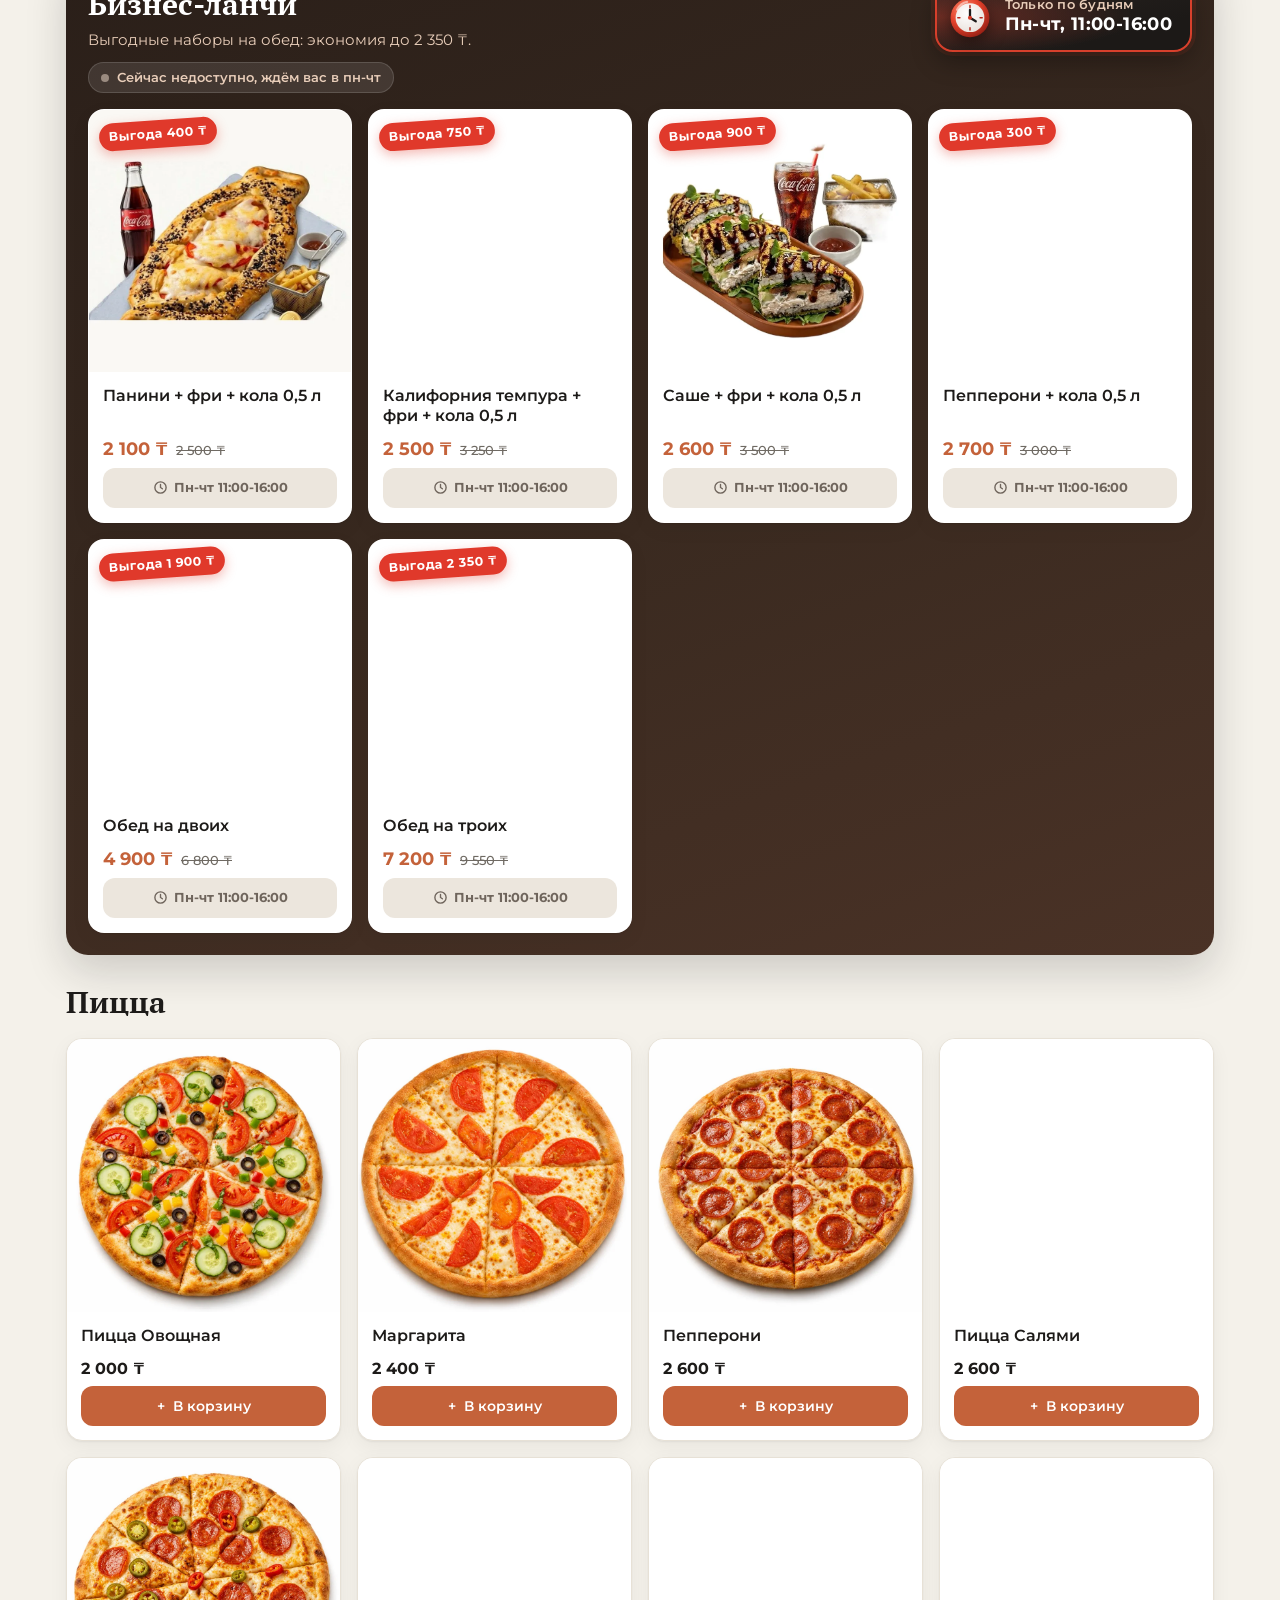
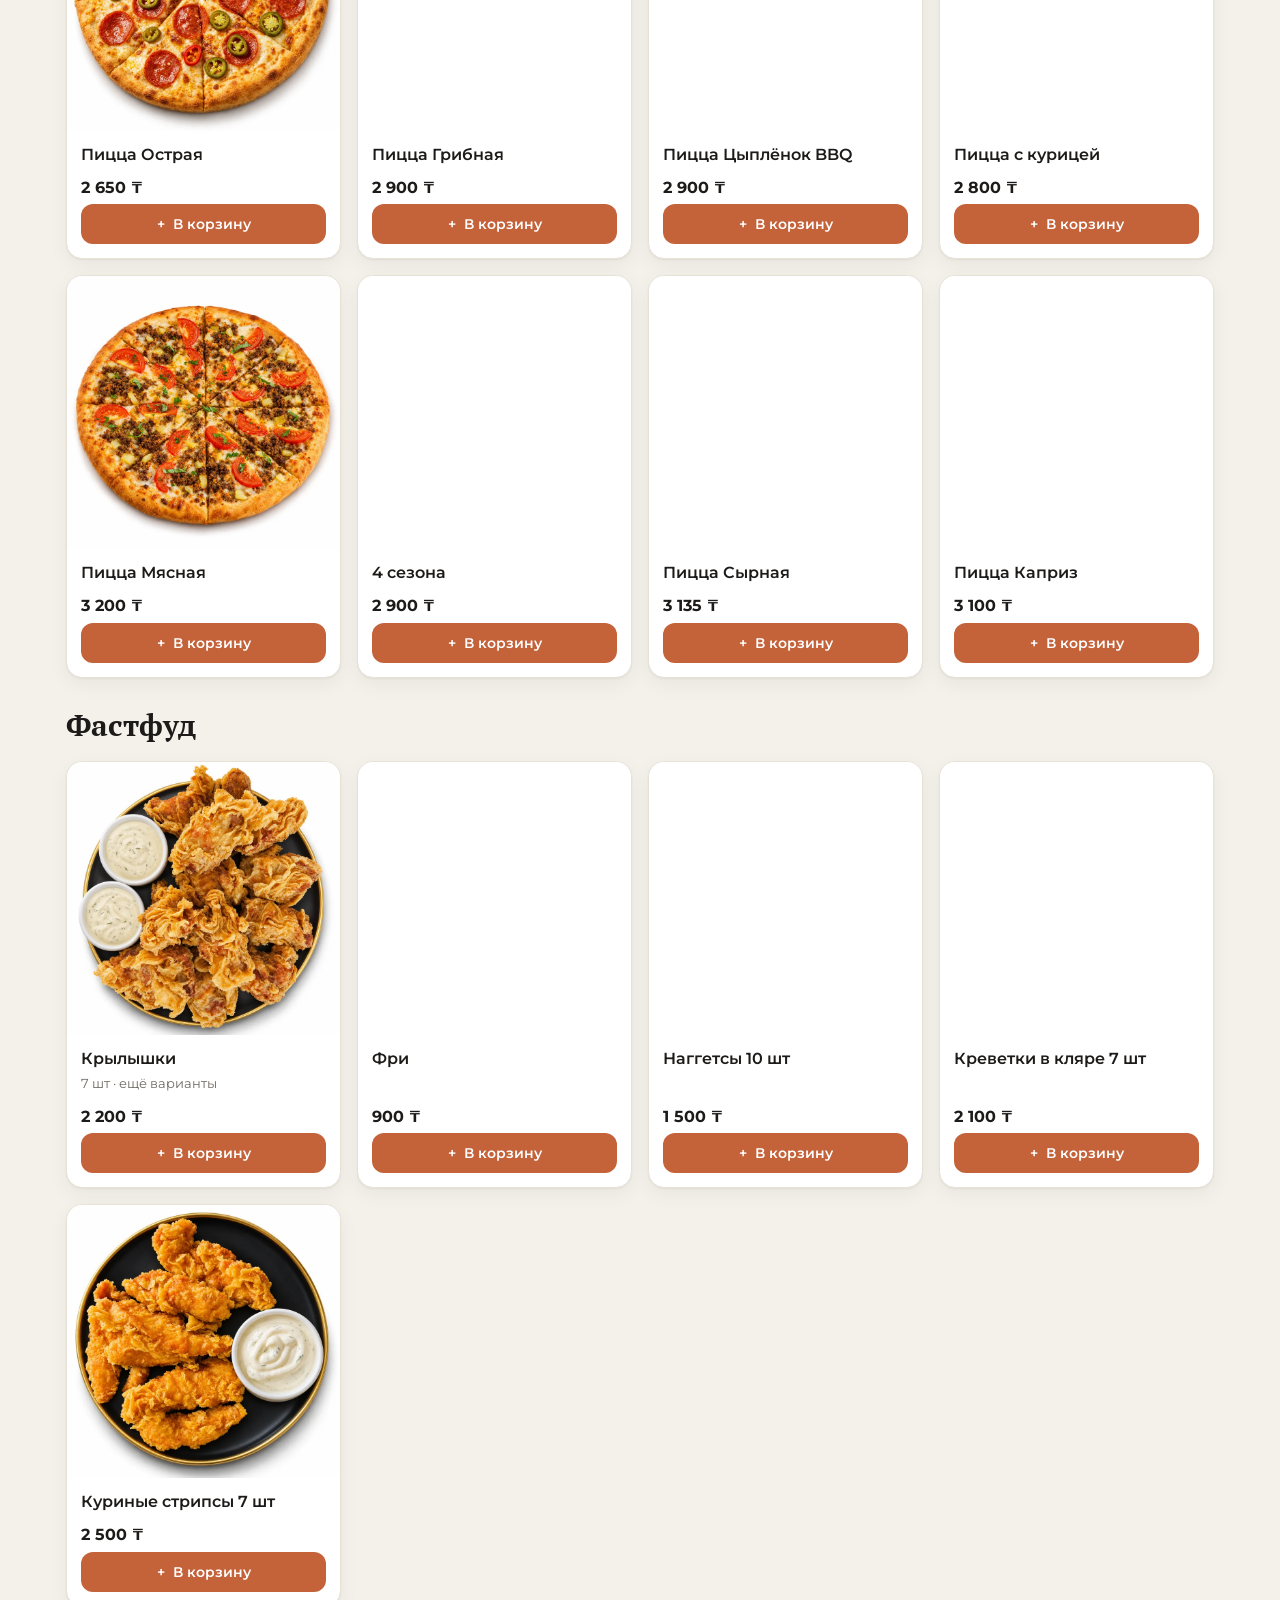
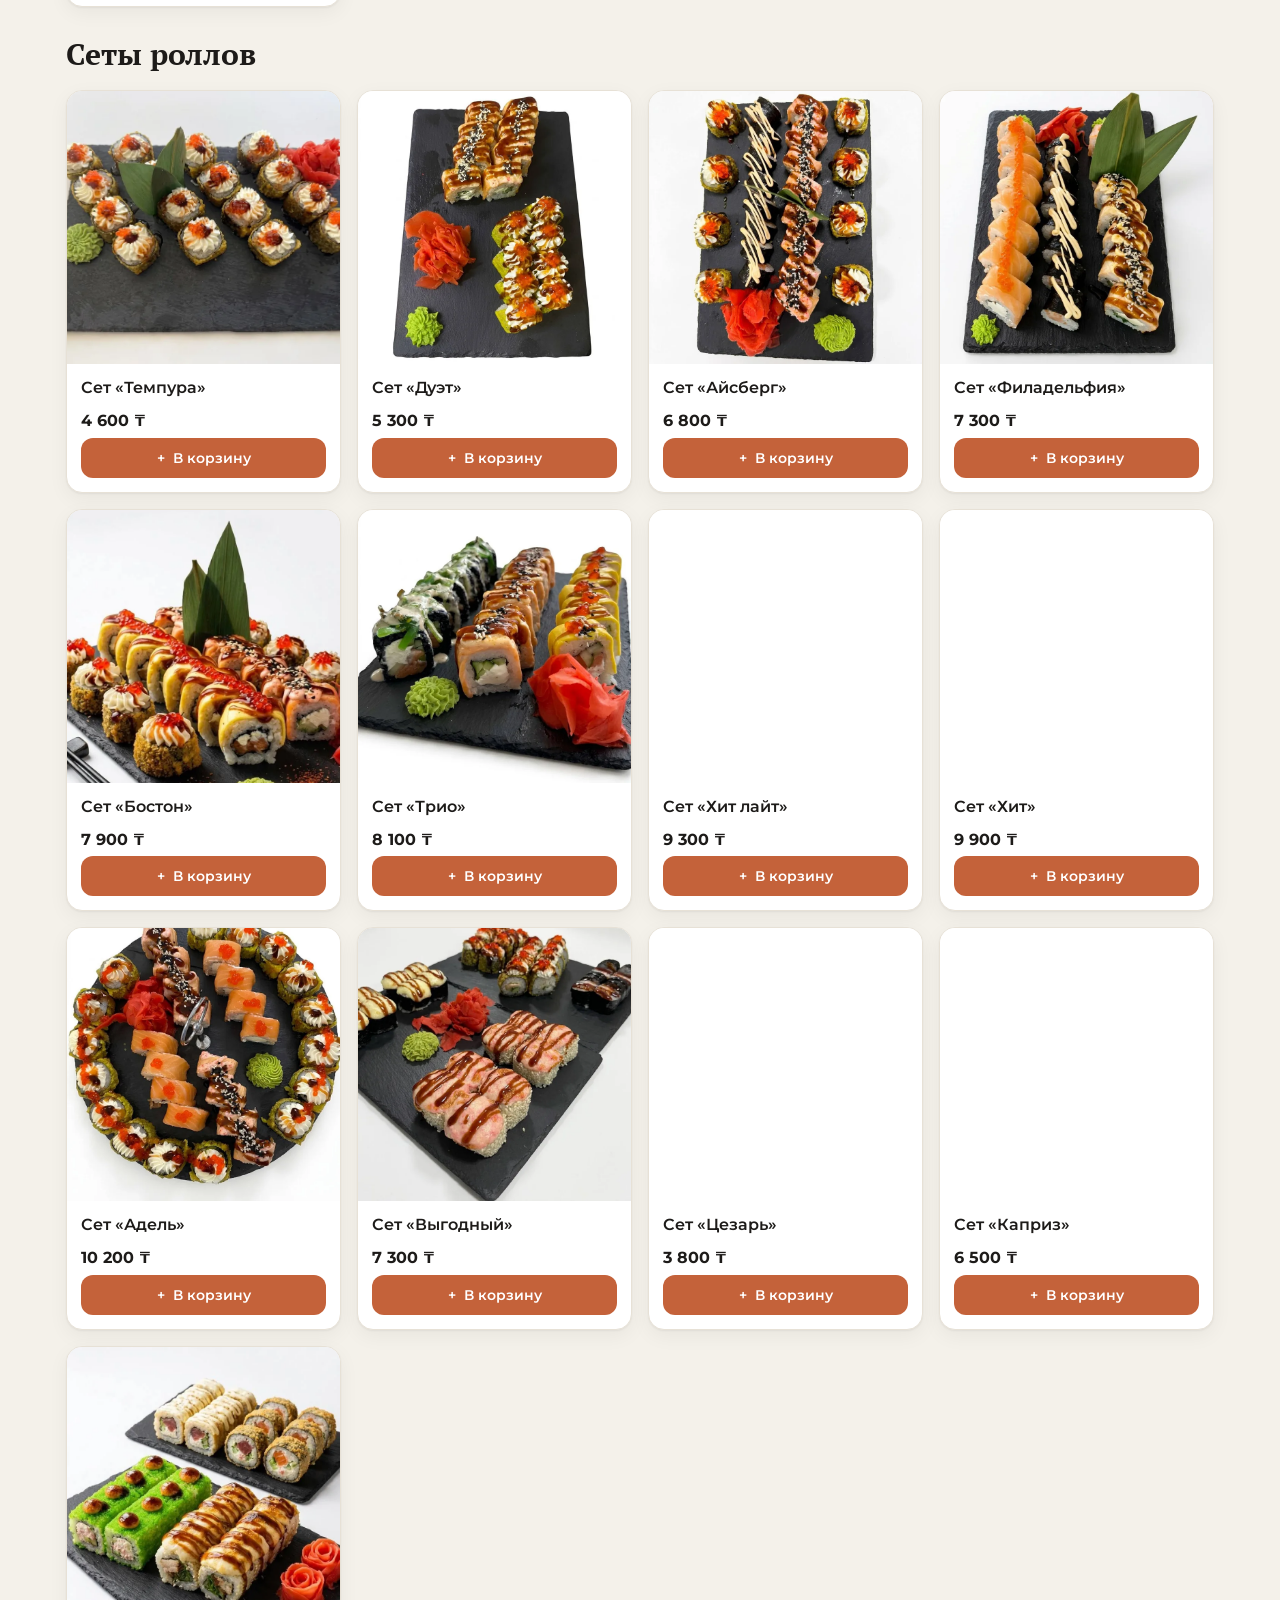
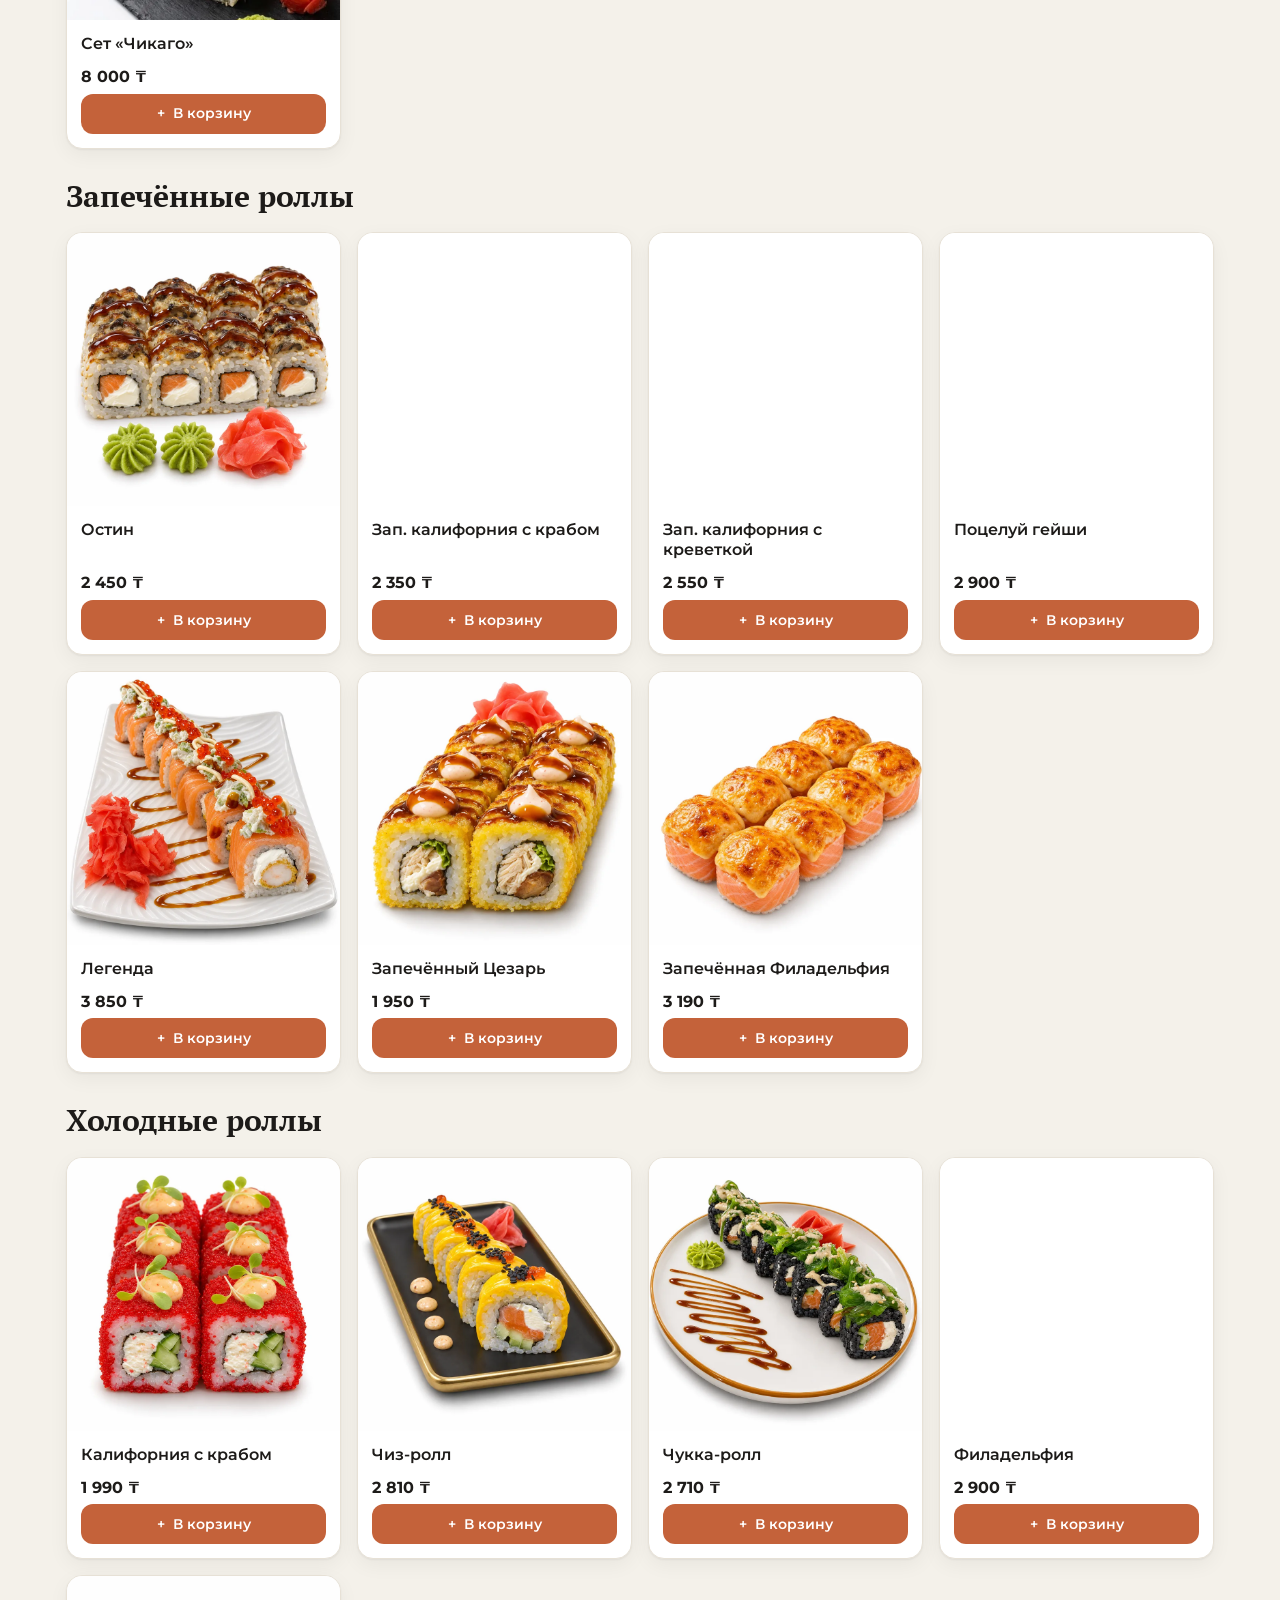
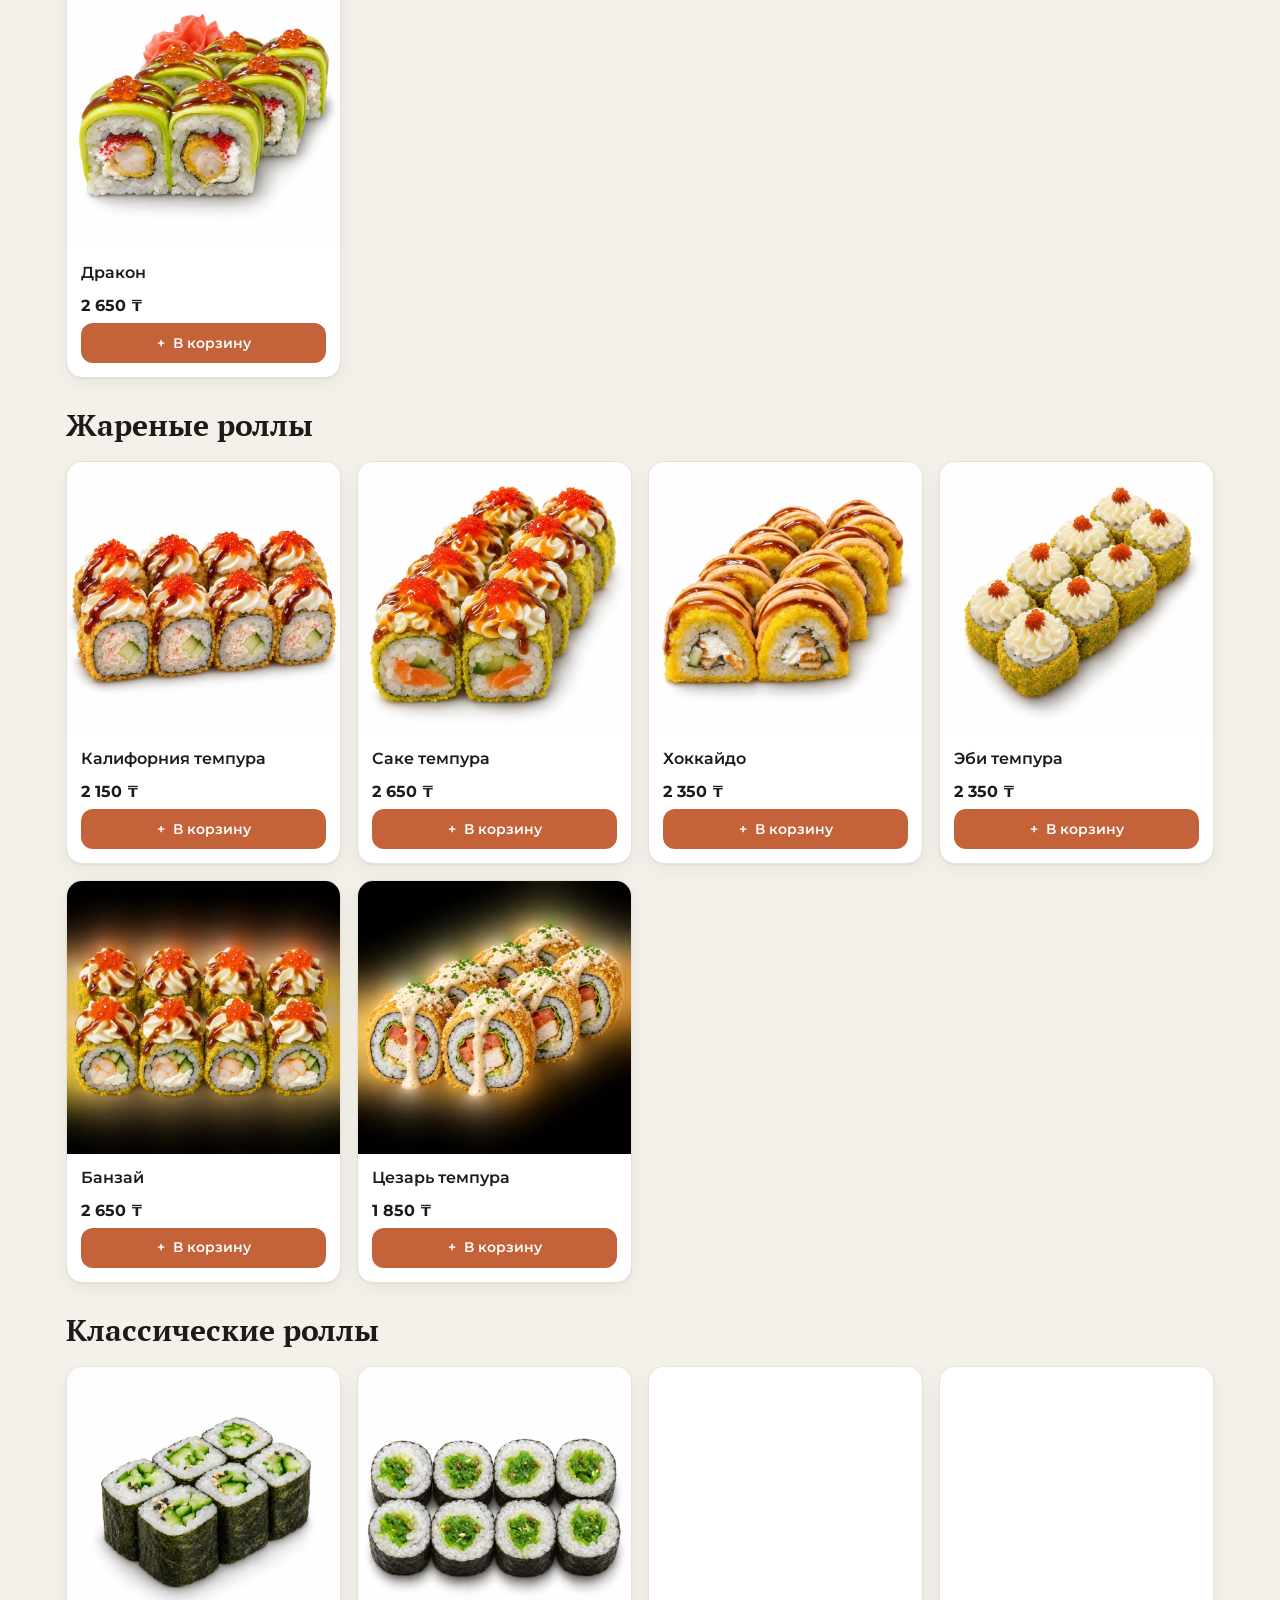
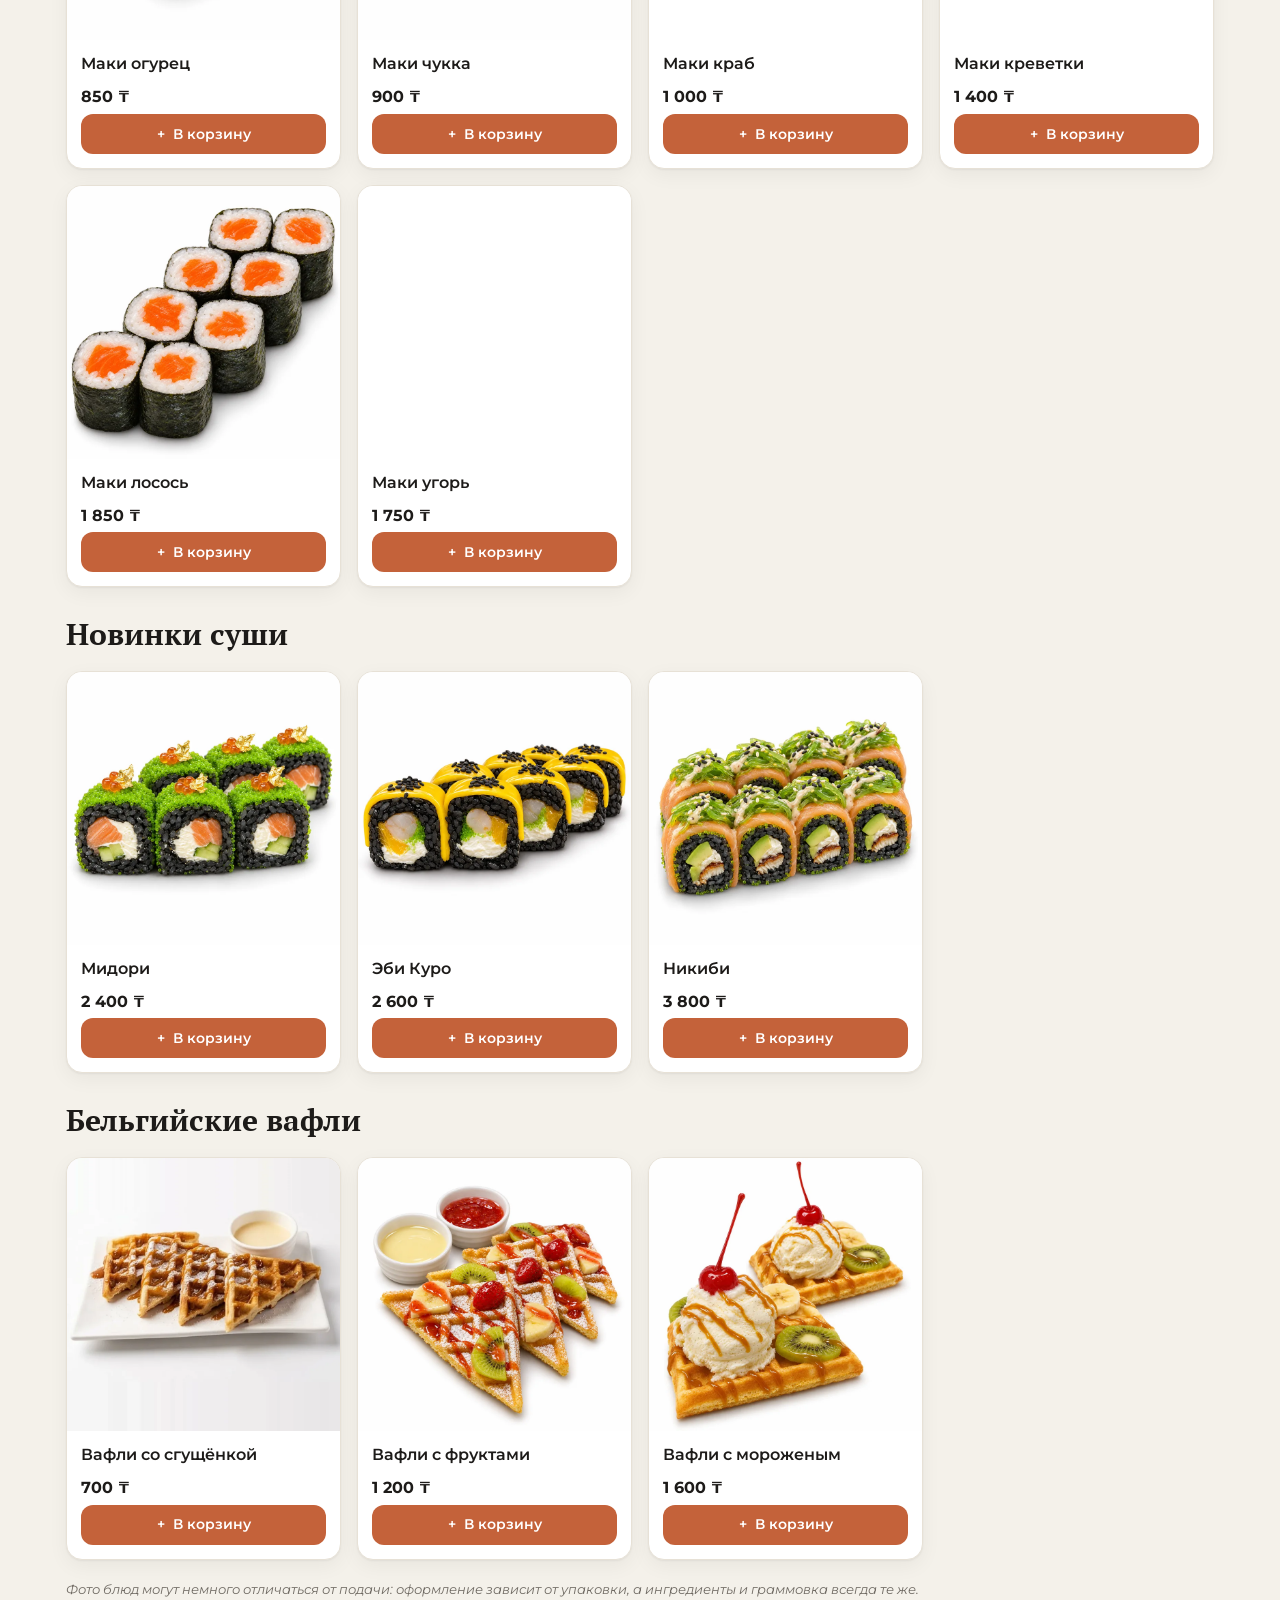
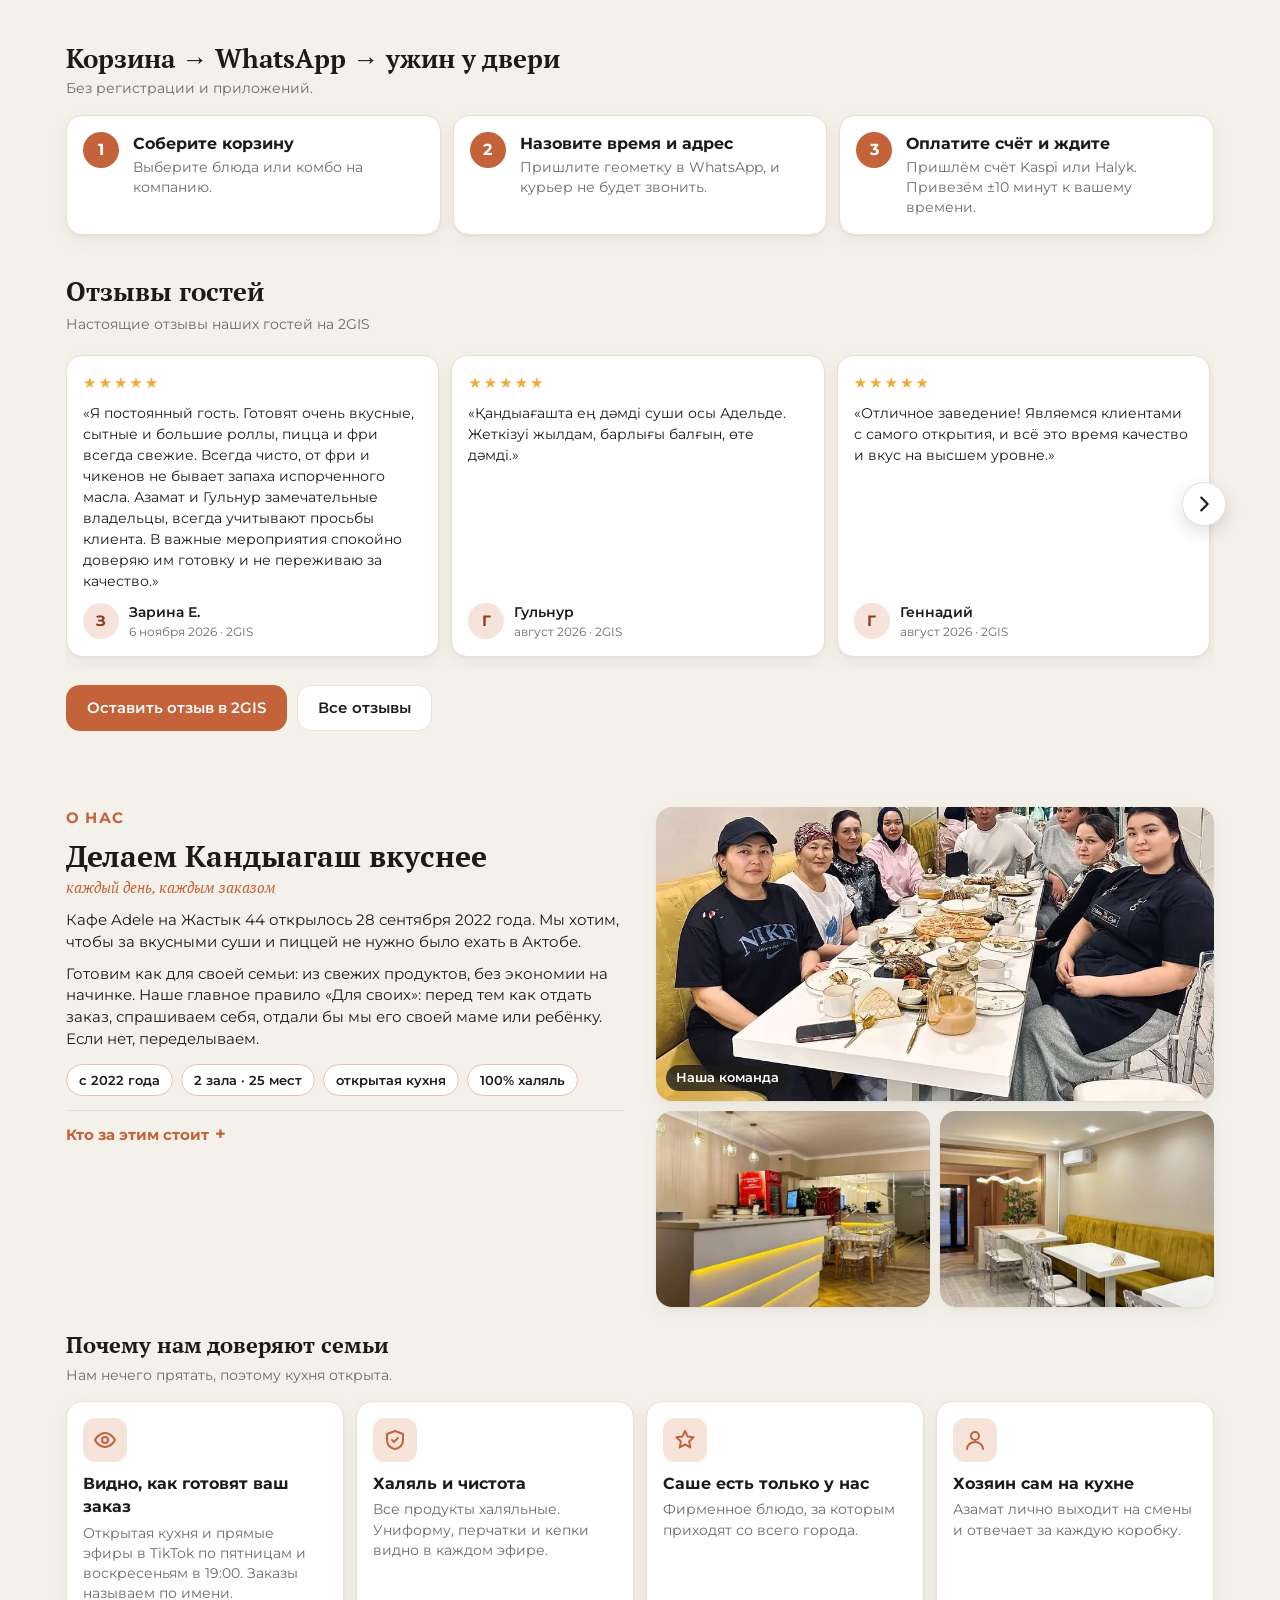
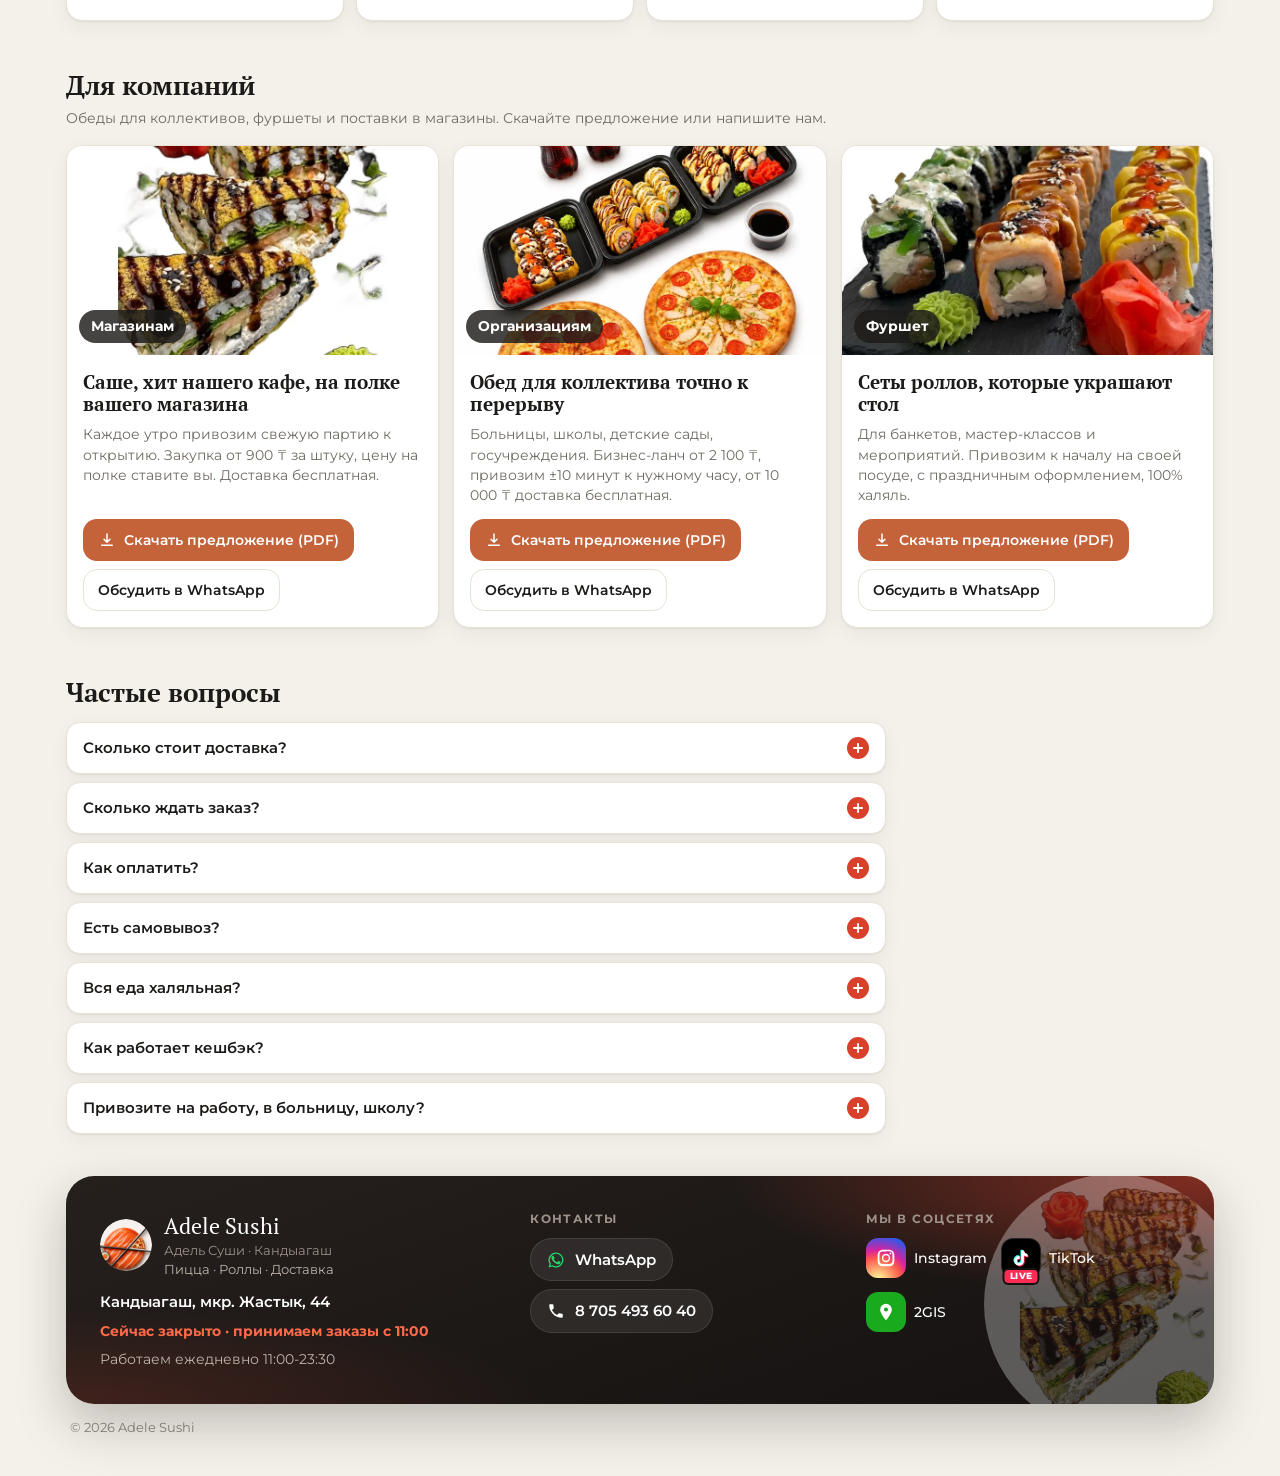
==== commit 12a830fb: "New team photo, shown as a wide frame above the cafe photos" ====
--- a/index.html
+++ b/index.html
@@ -47,19 +47,19 @@
     "sameAs": ["https://www.instagram.com/adele_sushi.knd", "https://www.tiktok.com/@adele_sushi.knd", "https://2gis.kz/aktobe/firm/70000001089008140"]
   }
   </script>
-  <link rel="icon" type="image/png" href="img/favicon.png?v=30">
+  <link rel="icon" type="image/png" href="img/favicon.png?v=32">
   <link rel="apple-touch-icon" href="img/apple-touch-icon.png">
   <link rel="preconnect" href="https://fonts.googleapis.com">
   <link rel="preconnect" href="https://fonts.gstatic.com" crossorigin>
   <link href="https://fonts.googleapis.com/css2?family=Montserrat:wght@400;500;600;700&family=PT+Serif:wght@700&display=swap" rel="stylesheet">
-  <link rel="stylesheet" href="style.css?v=30">
+  <link rel="stylesheet" href="style.css?v=32">
 </head>
 <body>
 
   <header class="header">
     <div class="header__inner container">
       <a href="#top" class="brand" aria-label="Adele Sushi">
-        <img src="img/emblem.png?v=30" alt="" class="brand__logo" width="44" height="44">
+        <img src="img/emblem.png?v=32" alt="" class="brand__logo" width="44" height="44">
         <span class="brand__text">
           <span class="brand__name">Adele</span>
           <span class="brand__sub">SUSHI</span>
@@ -121,7 +121,7 @@
           <a href="#business" class="btn btn--ghost" data-i18n="toBusiness">Для компаний</a>
         </div>
       </div>
-      <img class="hero__logo" src="img/logo.jpg?v=30" alt="Adele Sushi: пицца, роллы, доставка" width="800" height="800">
+      <img class="hero__logo" src="img/logo.jpg?v=32" alt="Adele Sushi: пицца, роллы, доставка" width="800" height="800">
     </section>
 
     <ul class="trust-strip container" aria-label="Почему Adele">
@@ -201,7 +201,7 @@
           </details>
         </div>
         <div class="about__photos">
-          <figure class="about__ph about__ph--big"><img src="img/about/team.webp" alt="Команда Adele у входа в кафе" loading="lazy" width="1000" height="1196"><figcaption data-i18n="capTeam">Наша команда</figcaption></figure>
+          <figure class="about__ph about__ph--big"><img src="img/about/team.webp?v=32" alt="Команда Adele за столом в кафе" loading="lazy" width="960" height="760"><figcaption data-i18n="capTeam">Наша команда</figcaption></figure>
           <figure class="about__ph"><img src="img/about/cafe-bar.webp" alt="Бар-касса в кафе Adele" loading="lazy" width="667" height="865"></figure>
           <figure class="about__ph"><img src="img/about/cafe-room.webp" alt="Зал кафе Adele" loading="lazy" width="667" height="868"></figure>
         </div>
@@ -244,7 +244,7 @@
       <div class="footer__card">
         <div class="footer__col footer__about">
           <div class="footer__brandrow">
-            <img src="img/emblem.png?v=30" alt="" width="52" height="52" class="footer__logo">
+            <img src="img/emblem.png?v=32" alt="" width="52" height="52" class="footer__logo">
             <div><p class="footer__brand">Adele Sushi</p><p class="footer__alt">Адель Суши · Кандыагаш</p><p class="footer__tag" data-i18n="tagline">Пицца · Роллы · Доставка</p></div>
           </div>
           <p class="footer__addr" id="footerCity"></p>
@@ -369,7 +369,7 @@
   <div class="overlay" id="navOverlay" hidden></div>
   <aside class="sidenav" id="sideNav" aria-hidden="true" aria-label="Меню сайта">
     <div class="sidenav__head">
-      <img src="img/emblem.png?v=30" alt="" width="40" height="40">
+      <img src="img/emblem.png?v=32" alt="" width="40" height="40">
       <b>Adele Sushi</b>
       <button class="icon-btn" id="navClose" type="button" aria-label="Закрыть">
         <svg viewBox="0 0 24 24" width="22" height="22" aria-hidden="true"><path stroke="currentColor" stroke-width="2" stroke-linecap="round" d="M6 6l12 12M18 6 6 18"/></svg>
@@ -416,8 +416,8 @@
 
   <div class="toast" id="toast" role="status" aria-live="polite"></div>
 
-  <script src="js/config.js?v=30"></script>
-  <script src="js/menu.js?v=30"></script>
-  <script src="js/app.js?v=30"></script>
+  <script src="js/config.js?v=32"></script>
+  <script src="js/menu.js?v=32"></script>
+  <script src="js/app.js?v=32"></script>
 </body>
 </html>
--- a/style.css
+++ b/style.css
@@ -340,10 +340,10 @@
 .founders { display: flex; gap: 14px; align-items: center; margin-top: 12px; animation: card-in .45s cubic-bezier(.22, 1, .36, 1); }
 .founders img { width: 96px; height: 96px; border-radius: 50%; object-fit: cover; flex: 0 0 auto; box-shadow: 0 0 0 3px #fff, 0 4px 14px rgba(29, 27, 25, .18); }
 .founders p { margin: 0; font-size: 14px; color: var(--muted); }
-.about__photos { display: grid; grid-template-columns: 1.3fr 1fr; grid-template-rows: 1fr 1fr; gap: 10px; height: 380px; }
+.about__photos { display: grid; grid-template-columns: 1fr 1fr; grid-template-rows: 1.5fr 1fr; gap: 10px; height: 440px; }
 .about__ph { margin: 0; position: relative; overflow: hidden; border-radius: var(--radius); box-shadow: var(--shadow); }
-.about__ph--big { grid-row: span 2; }
-.about__ph--big img { object-position: 50% 30%; }
+.about__ph--big { grid-column: 1 / -1; }
+.about__ph--big img { object-position: 50% 45%; }
 .about__ph img { width: 100%; height: 100%; object-fit: cover; transition: transform .6s cubic-bezier(.22, 1, .36, 1); }
 .about__ph figcaption {
   position: absolute; left: 10px; bottom: 10px; padding: 4px 10px; border-radius: 999px;
@@ -541,7 +541,7 @@
   .steps__list, .trust__grid { grid-template-columns: repeat(3, minmax(0, 1fr)); }
   .trust__grid { grid-template-columns: repeat(2, minmax(0, 1fr)); }
   .about__grid { grid-template-columns: 1fr 1fr; gap: 32px; }
-  .about__photos { height: 460px; }
+  .about__photos { height: 500px; }
   .rv-arrow--prev { left: -12px; }
   .rv-arrow--next { right: -12px; }
   .grid--wide { grid-template-columns: repeat(2, minmax(0, 1fr)); }
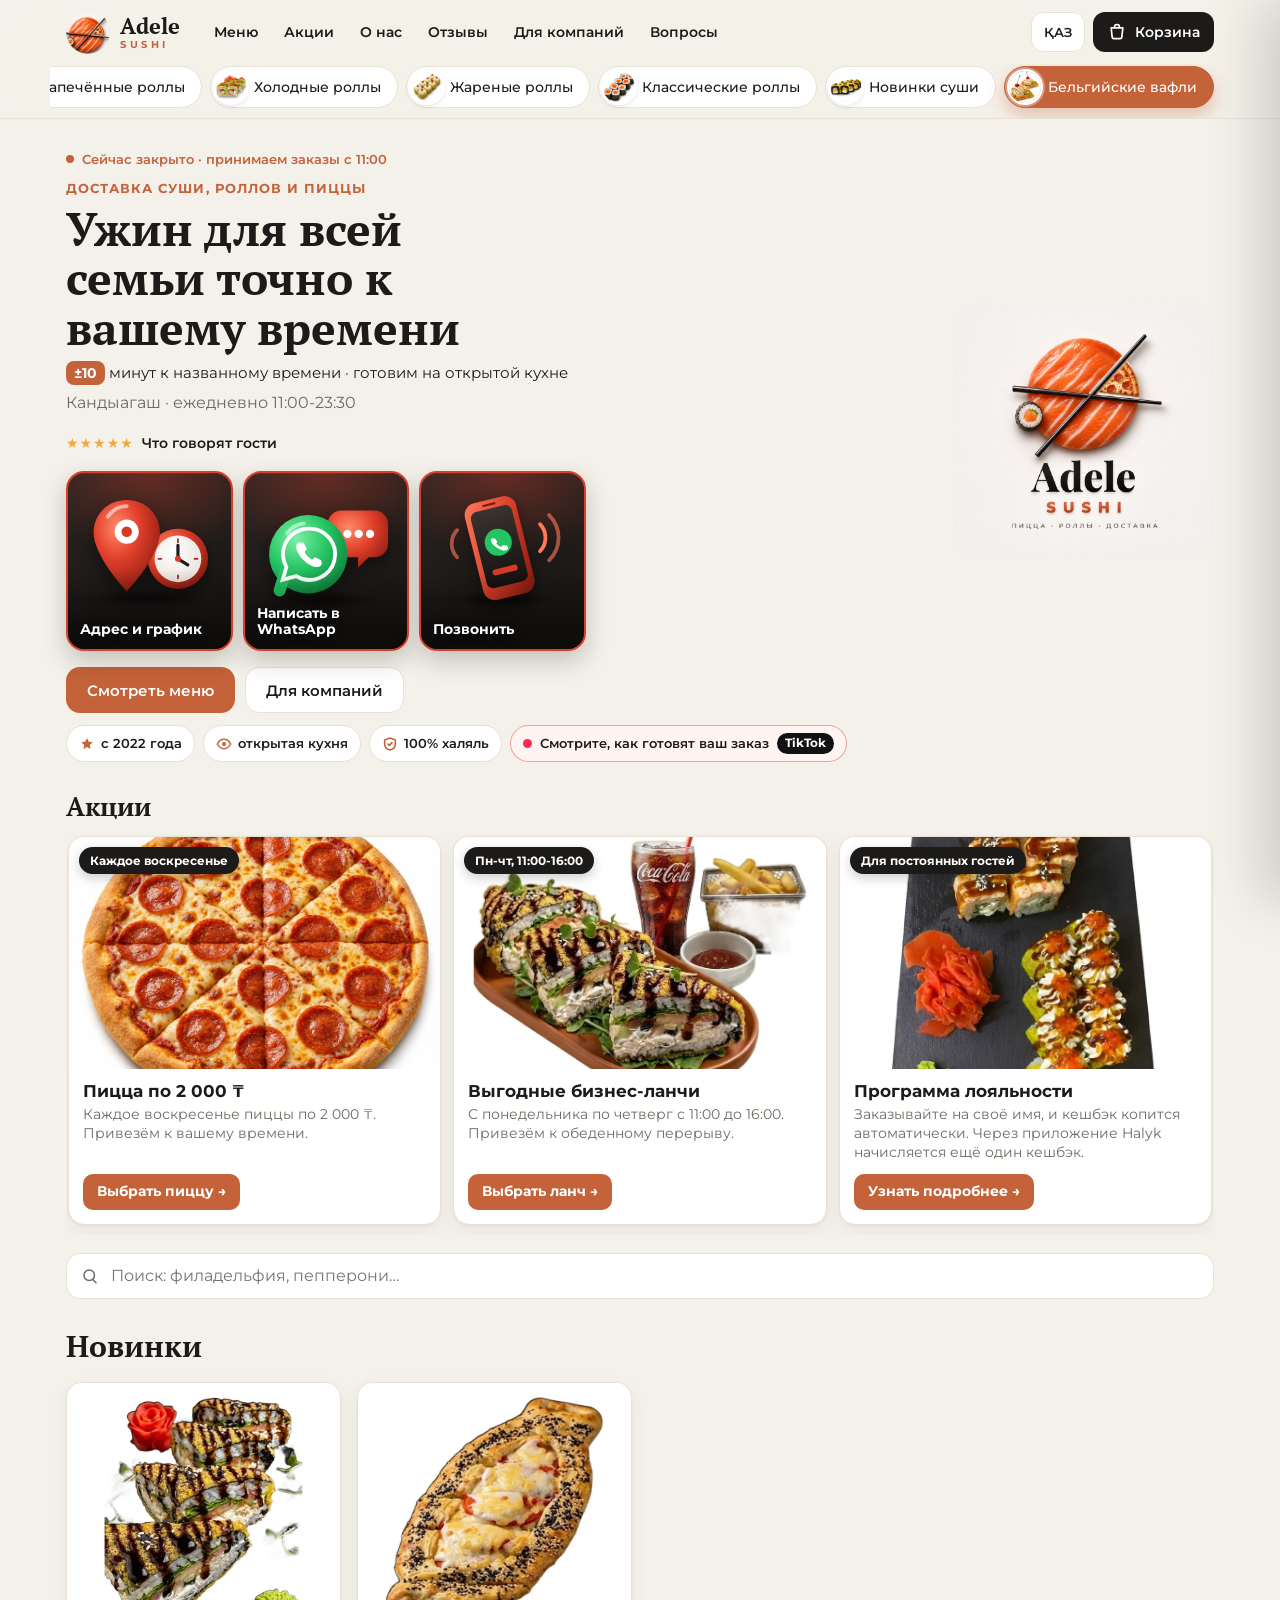
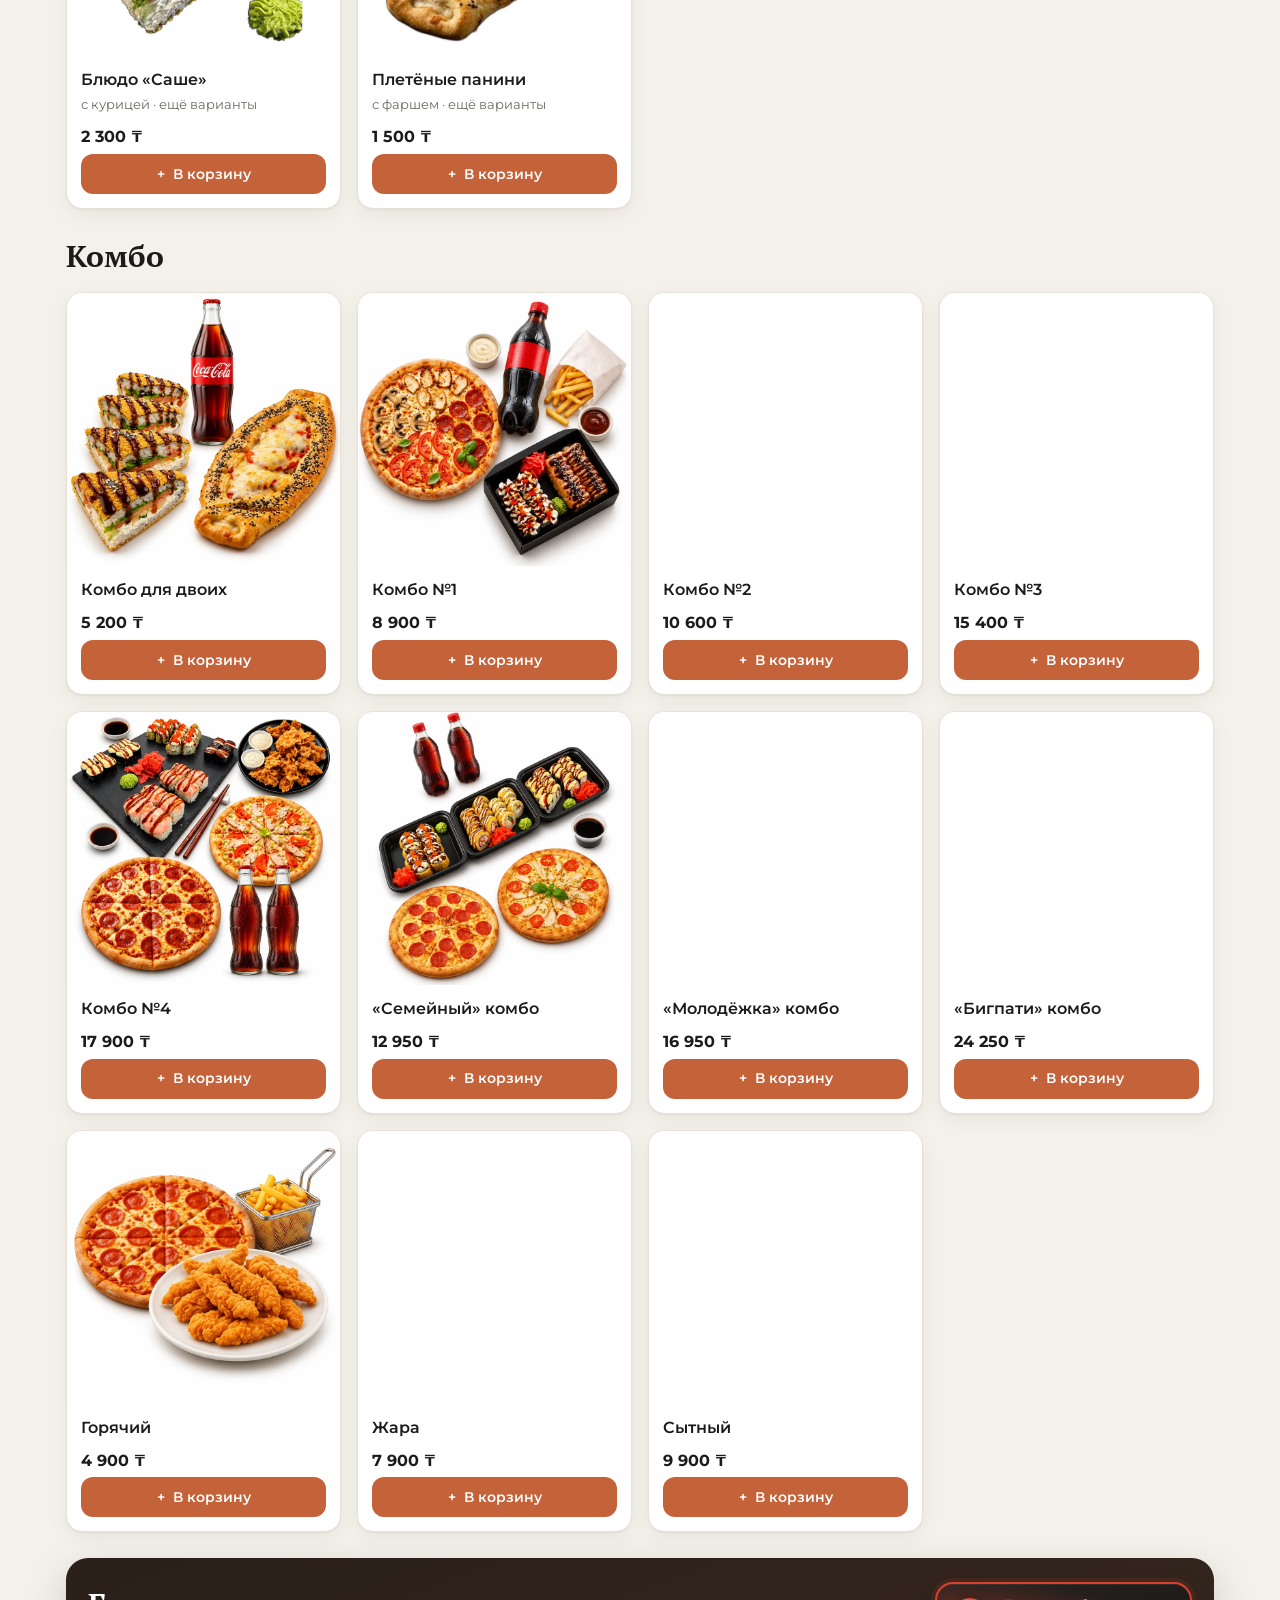
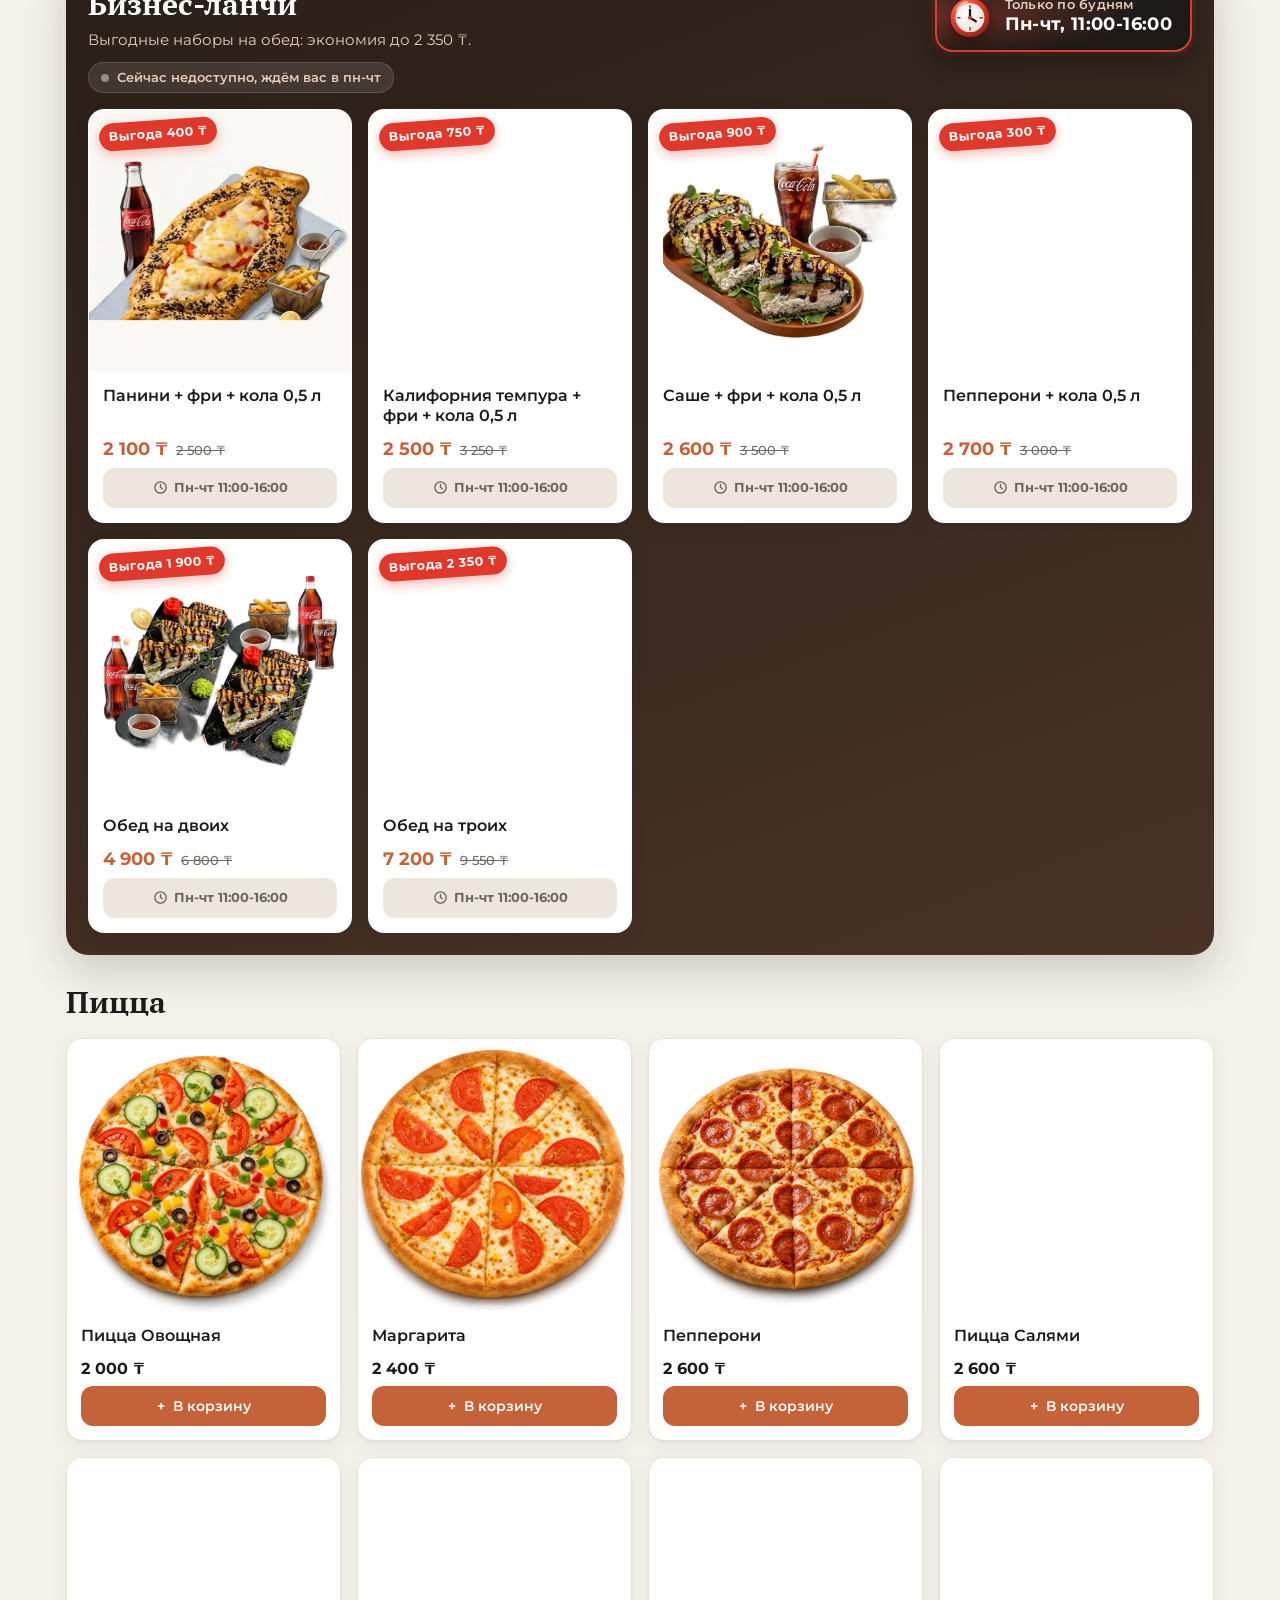
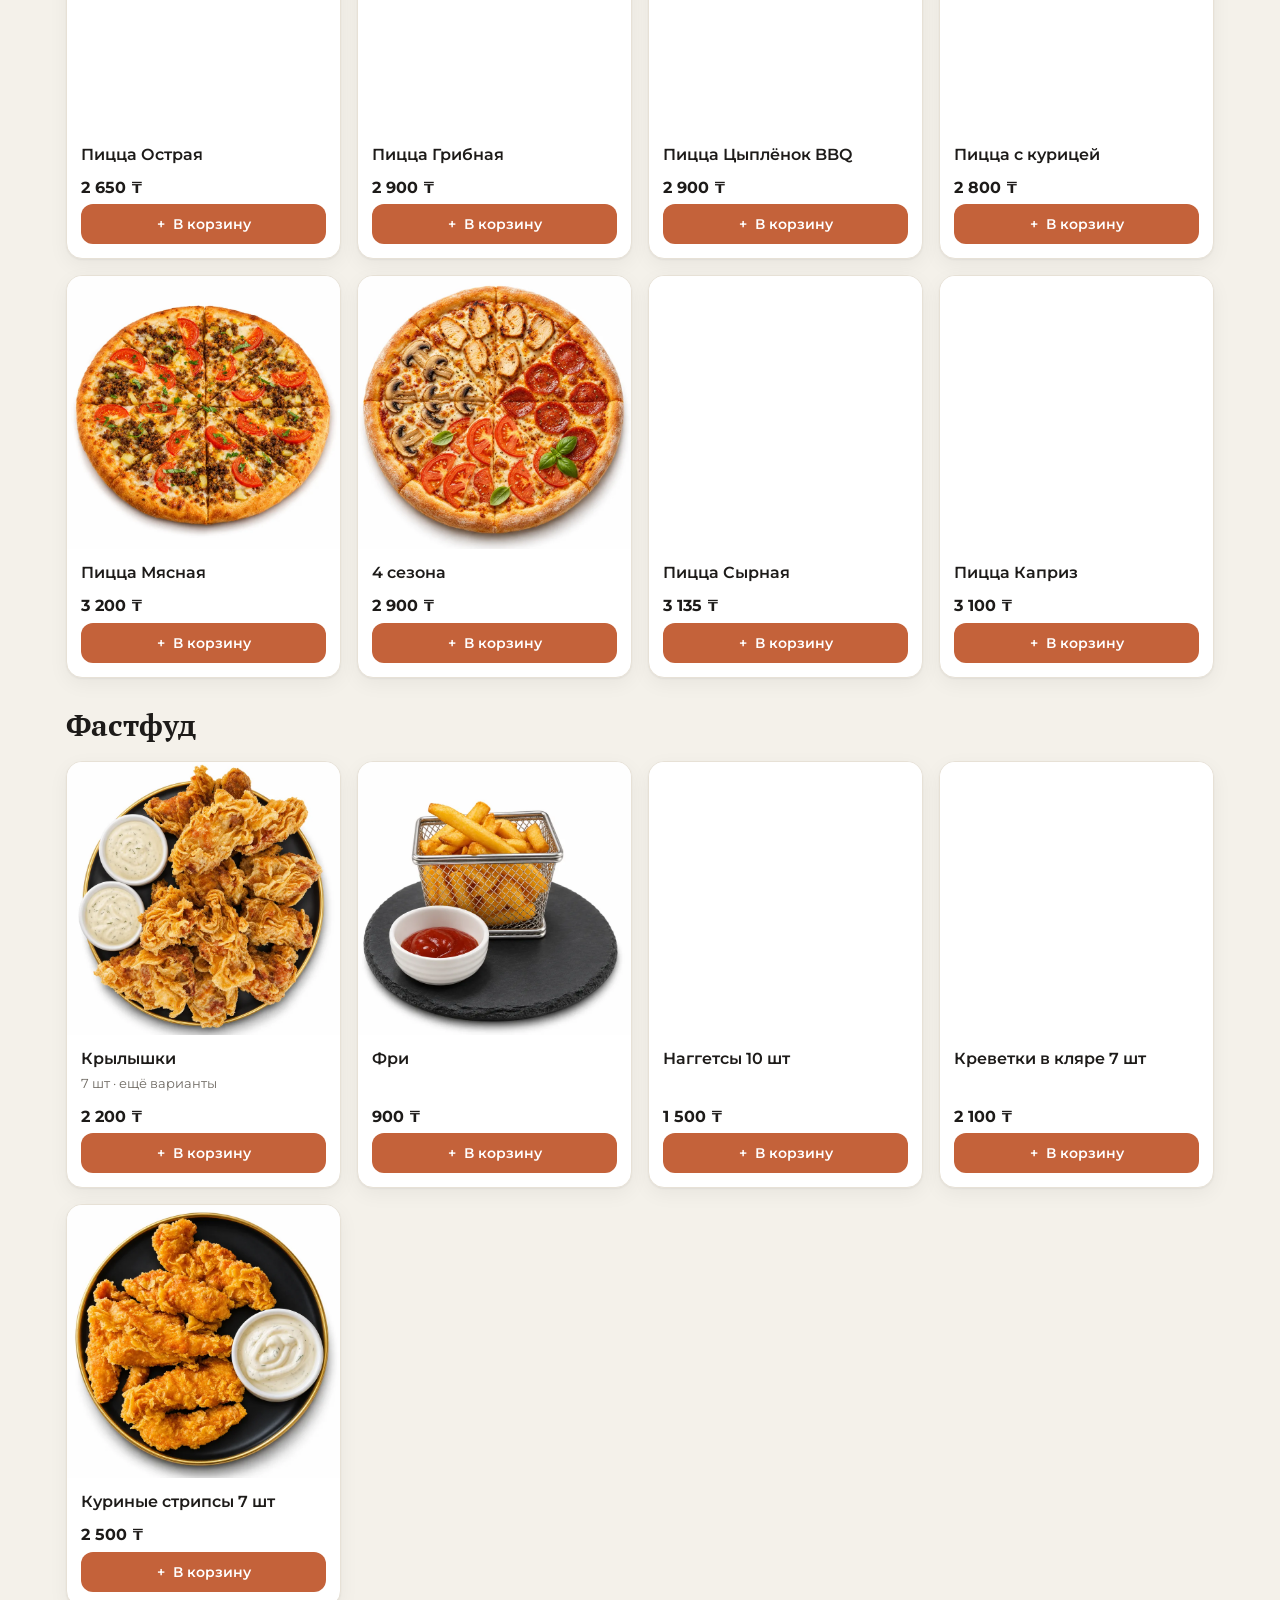
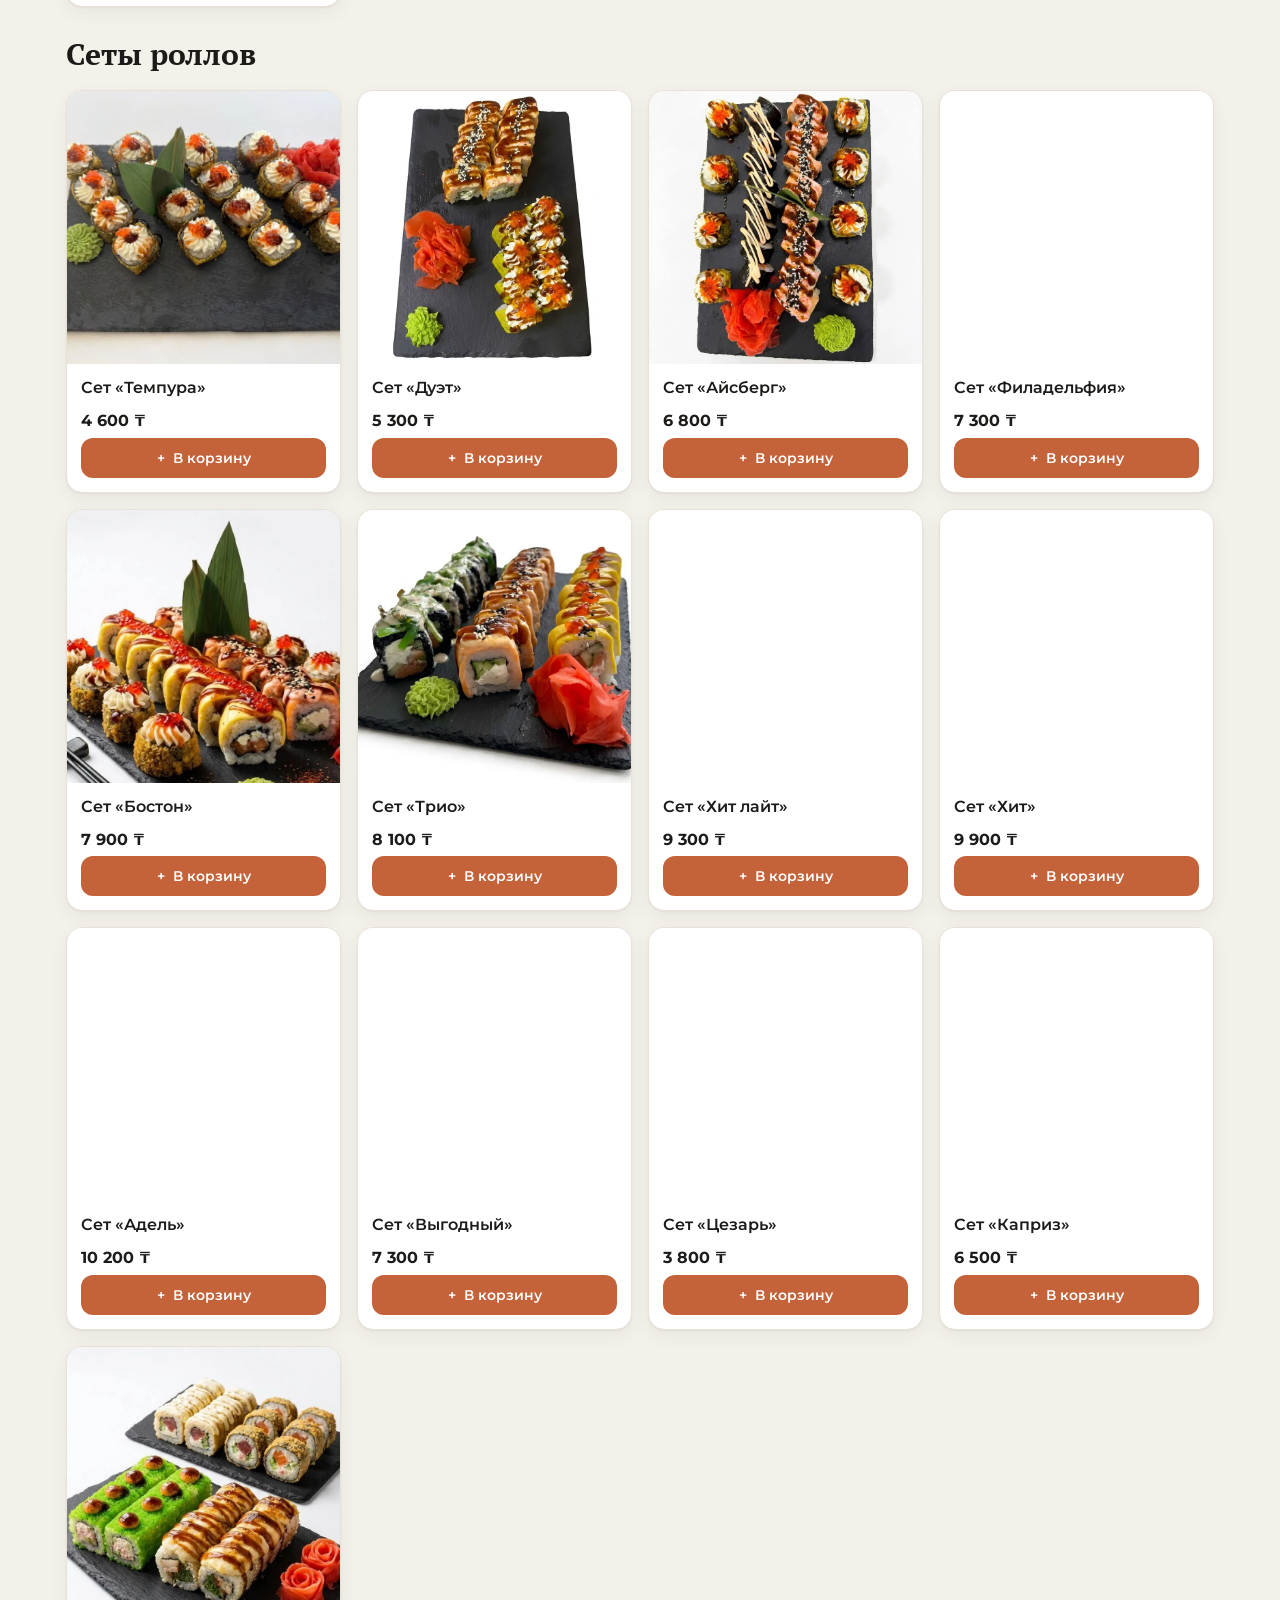
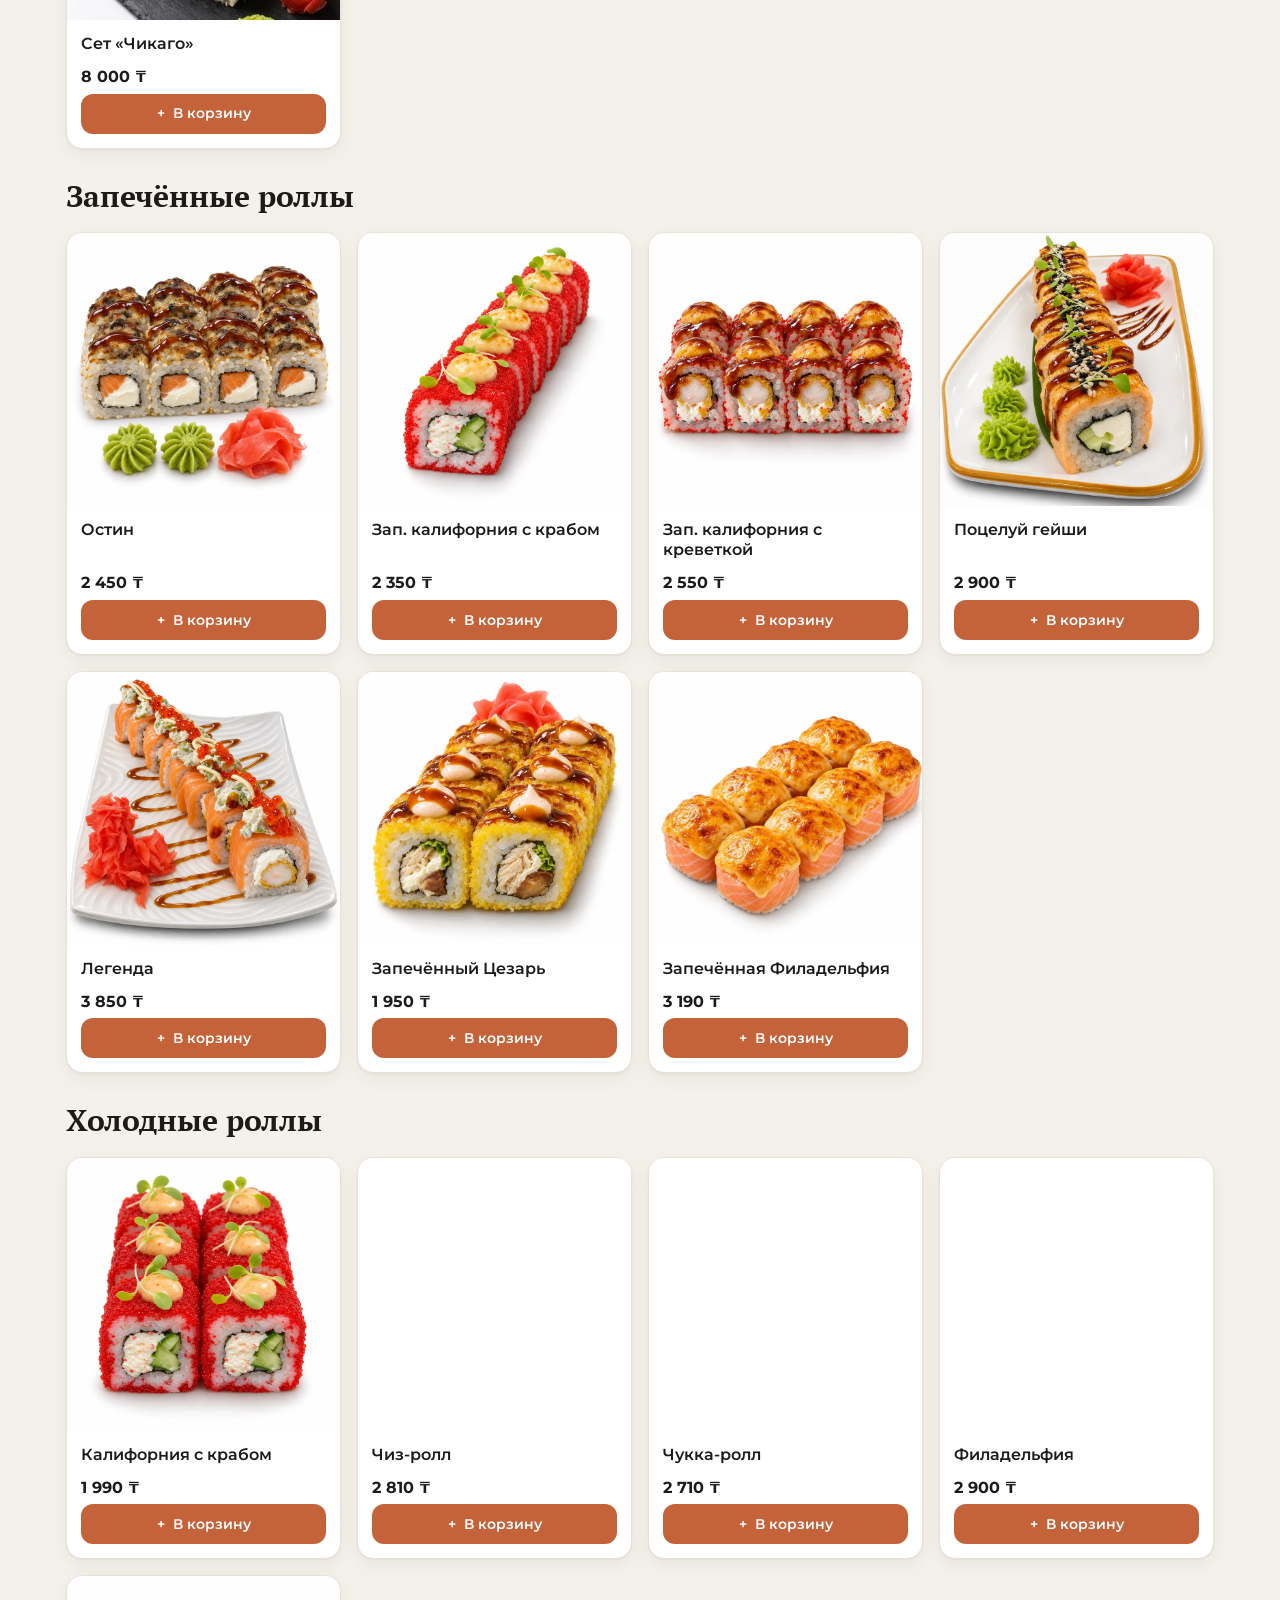
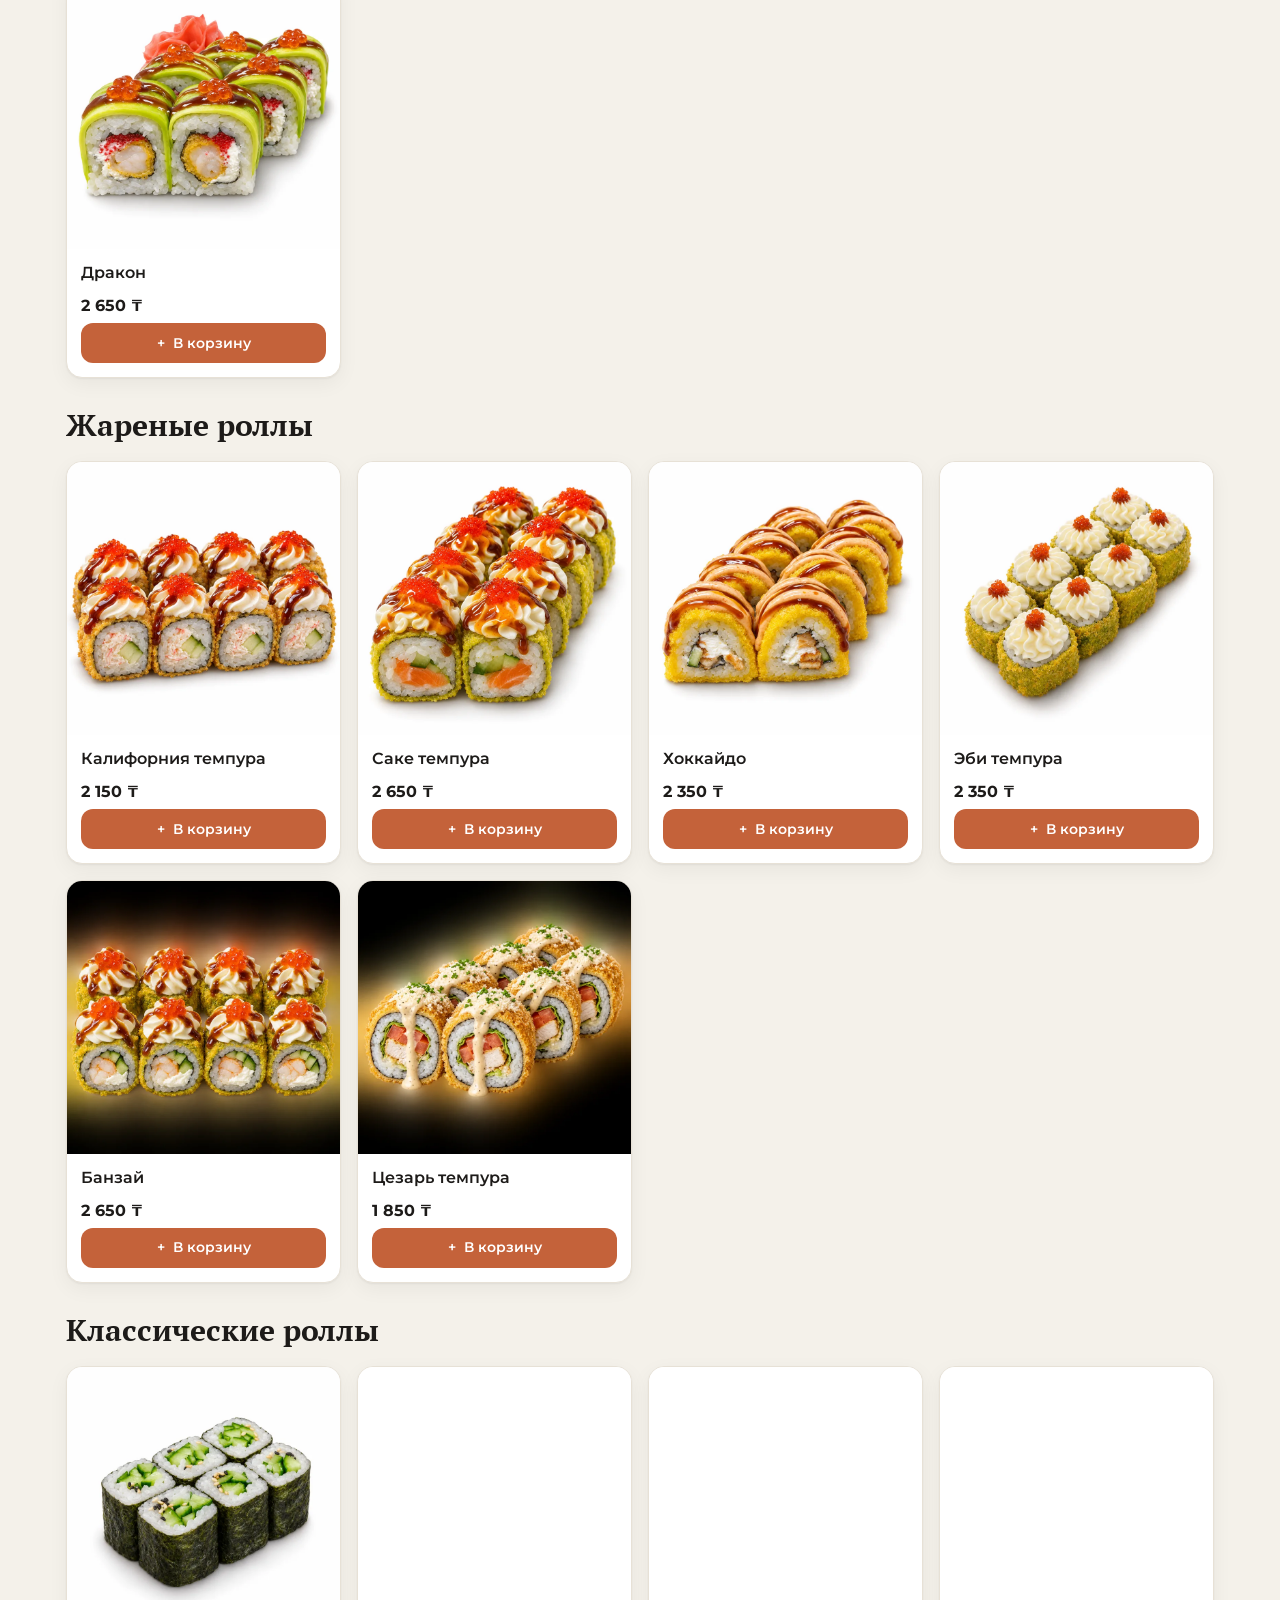
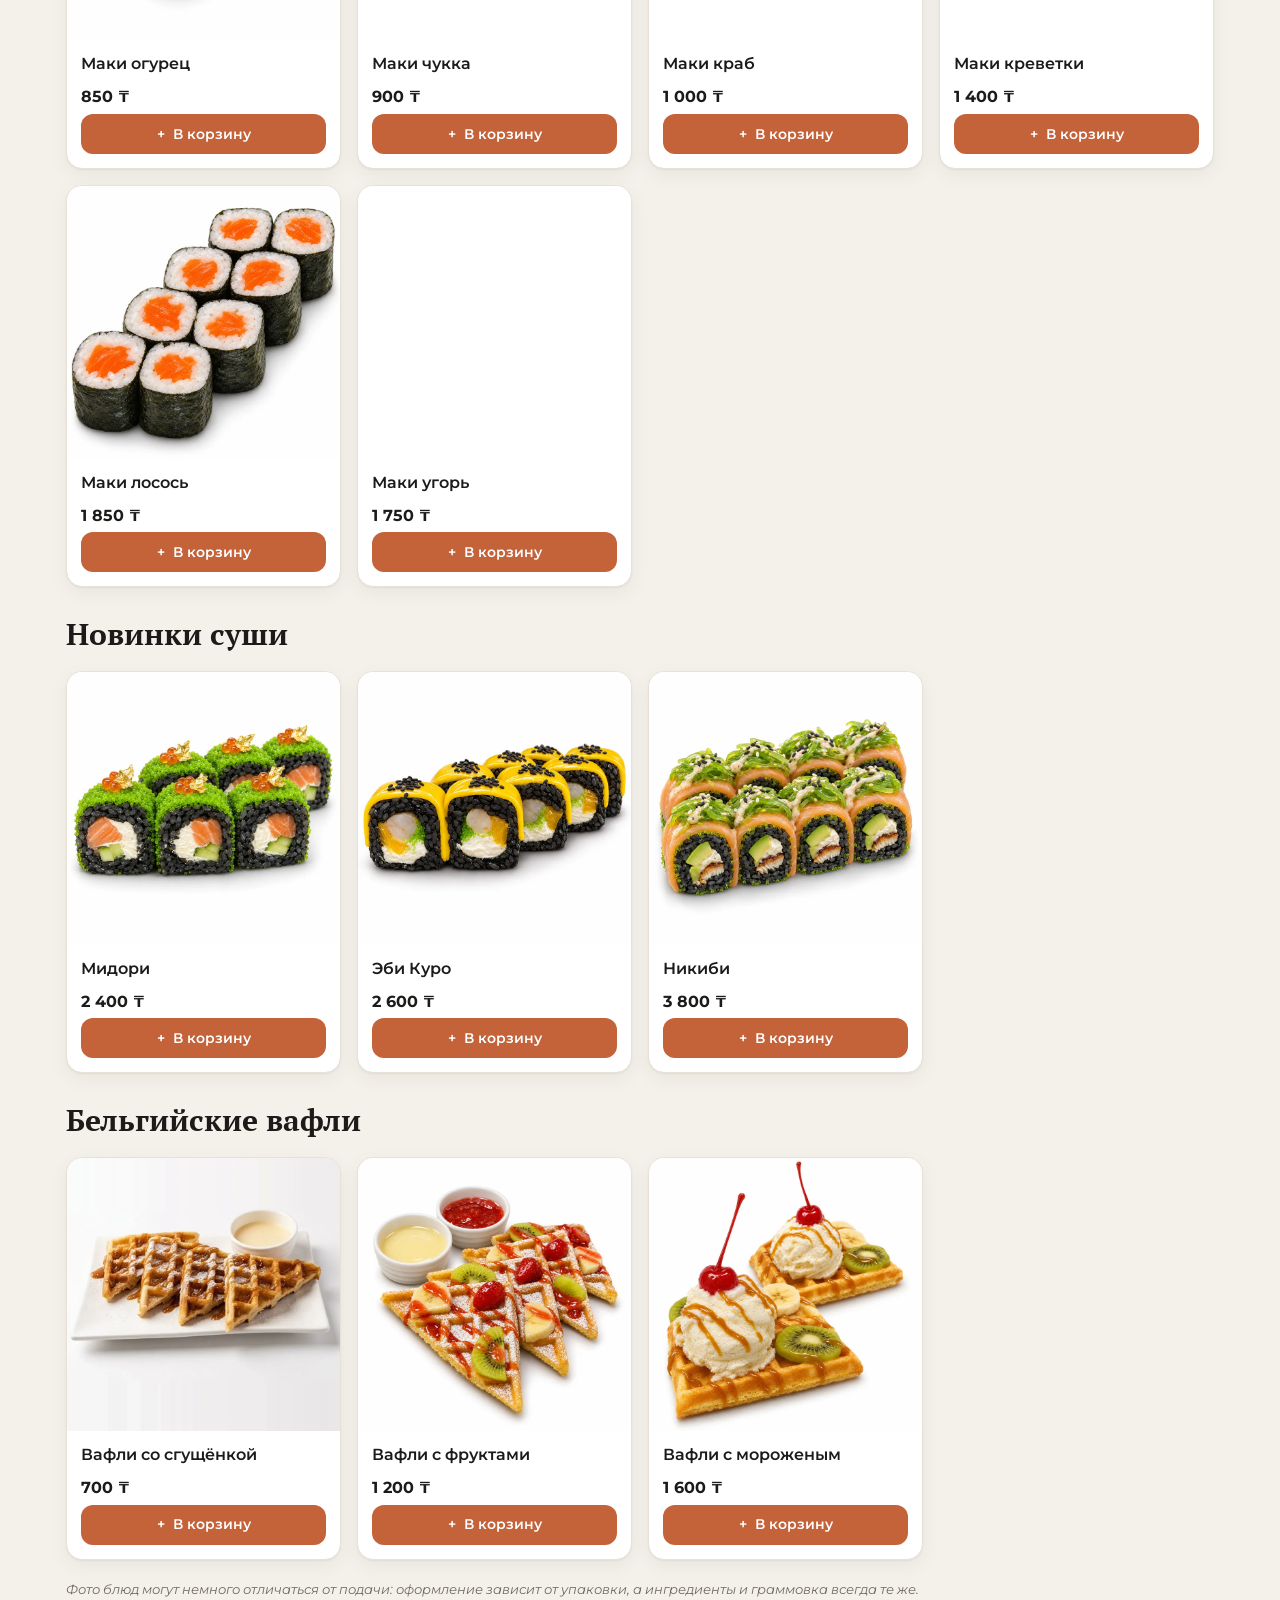
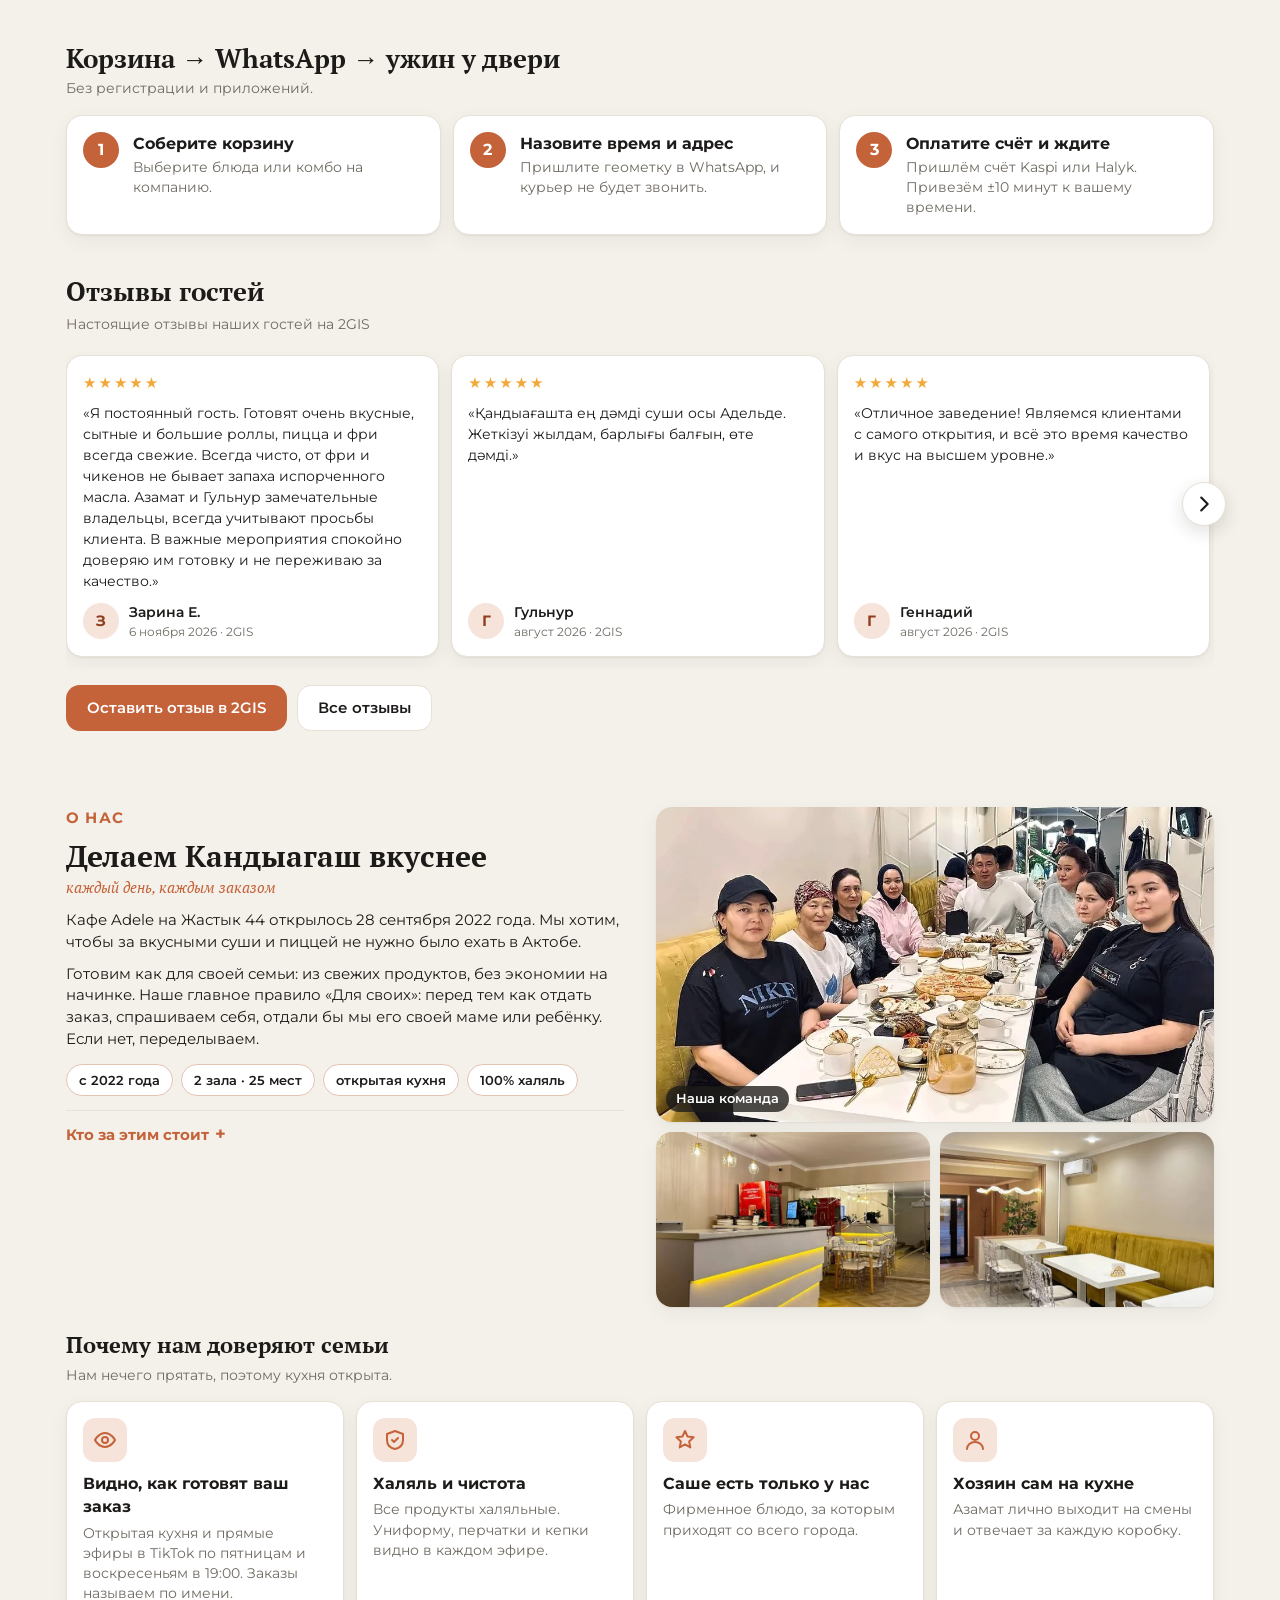
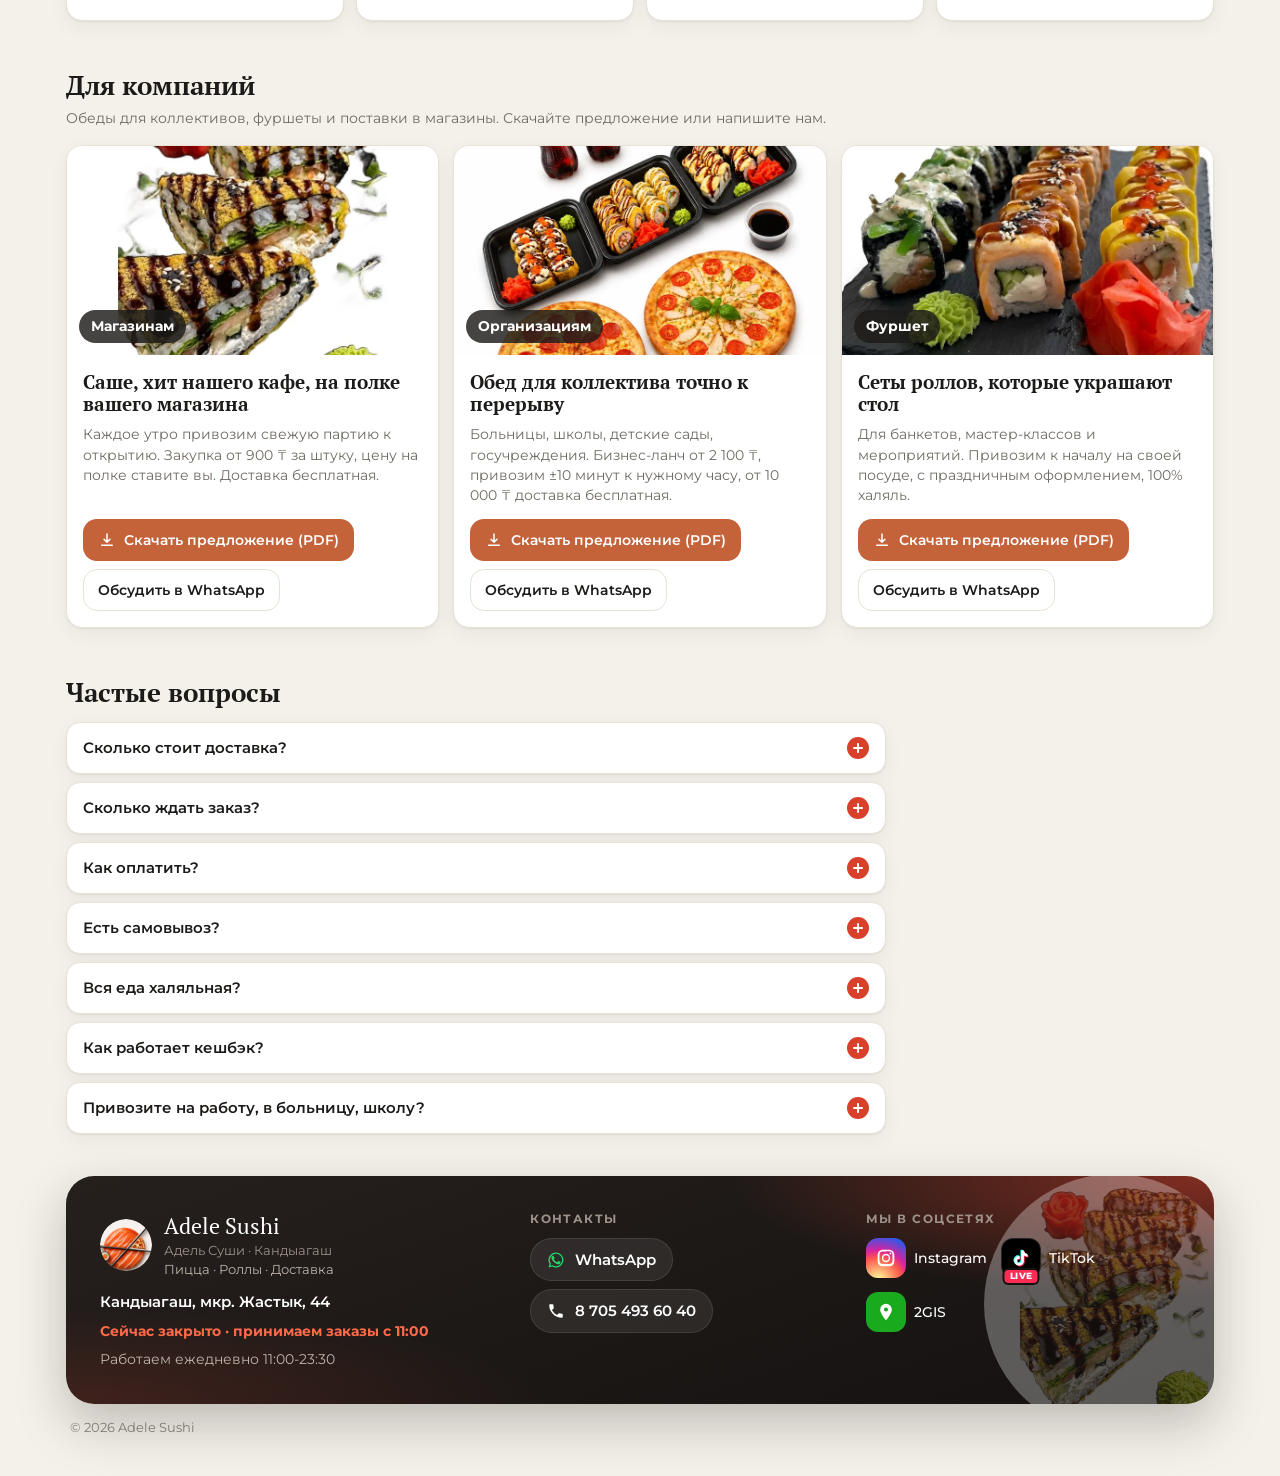
==== commit 3db3cc0a: "Team photo: keep the man at the back in frame" ====
--- a/index.html
+++ b/index.html
@@ -47,19 +47,19 @@
     "sameAs": ["https://www.instagram.com/adele_sushi.knd", "https://www.tiktok.com/@adele_sushi.knd", "https://2gis.kz/aktobe/firm/70000001089008140"]
   }
   </script>
-  <link rel="icon" type="image/png" href="img/favicon.png?v=32">
+  <link rel="icon" type="image/png" href="img/favicon.png?v=33">
   <link rel="apple-touch-icon" href="img/apple-touch-icon.png">
   <link rel="preconnect" href="https://fonts.googleapis.com">
   <link rel="preconnect" href="https://fonts.gstatic.com" crossorigin>
   <link href="https://fonts.googleapis.com/css2?family=Montserrat:wght@400;500;600;700&family=PT+Serif:wght@700&display=swap" rel="stylesheet">
-  <link rel="stylesheet" href="style.css?v=32">
+  <link rel="stylesheet" href="style.css?v=33">
 </head>
 <body>
 
   <header class="header">
     <div class="header__inner container">
       <a href="#top" class="brand" aria-label="Adele Sushi">
-        <img src="img/emblem.png?v=32" alt="" class="brand__logo" width="44" height="44">
+        <img src="img/emblem.png?v=33" alt="" class="brand__logo" width="44" height="44">
         <span class="brand__text">
           <span class="brand__name">Adele</span>
           <span class="brand__sub">SUSHI</span>
@@ -121,7 +121,7 @@
           <a href="#business" class="btn btn--ghost" data-i18n="toBusiness">Для компаний</a>
         </div>
       </div>
-      <img class="hero__logo" src="img/logo.jpg?v=32" alt="Adele Sushi: пицца, роллы, доставка" width="800" height="800">
+      <img class="hero__logo" src="img/logo.jpg?v=33" alt="Adele Sushi: пицца, роллы, доставка" width="800" height="800">
     </section>
 
     <ul class="trust-strip container" aria-label="Почему Adele">
@@ -201,7 +201,7 @@
           </details>
         </div>
         <div class="about__photos">
-          <figure class="about__ph about__ph--big"><img src="img/about/team.webp?v=32" alt="Команда Adele за столом в кафе" loading="lazy" width="960" height="760"><figcaption data-i18n="capTeam">Наша команда</figcaption></figure>
+          <figure class="about__ph about__ph--big"><img src="img/about/team.webp?v=33" alt="Команда Adele за столом в кафе" loading="lazy" width="960" height="760"><figcaption data-i18n="capTeam">Наша команда</figcaption></figure>
           <figure class="about__ph"><img src="img/about/cafe-bar.webp" alt="Бар-касса в кафе Adele" loading="lazy" width="667" height="865"></figure>
           <figure class="about__ph"><img src="img/about/cafe-room.webp" alt="Зал кафе Adele" loading="lazy" width="667" height="868"></figure>
         </div>
@@ -244,7 +244,7 @@
       <div class="footer__card">
         <div class="footer__col footer__about">
           <div class="footer__brandrow">
-            <img src="img/emblem.png?v=32" alt="" width="52" height="52" class="footer__logo">
+            <img src="img/emblem.png?v=33" alt="" width="52" height="52" class="footer__logo">
             <div><p class="footer__brand">Adele Sushi</p><p class="footer__alt">Адель Суши · Кандыагаш</p><p class="footer__tag" data-i18n="tagline">Пицца · Роллы · Доставка</p></div>
           </div>
           <p class="footer__addr" id="footerCity"></p>
@@ -369,7 +369,7 @@
   <div class="overlay" id="navOverlay" hidden></div>
   <aside class="sidenav" id="sideNav" aria-hidden="true" aria-label="Меню сайта">
     <div class="sidenav__head">
-      <img src="img/emblem.png?v=32" alt="" width="40" height="40">
+      <img src="img/emblem.png?v=33" alt="" width="40" height="40">
       <b>Adele Sushi</b>
       <button class="icon-btn" id="navClose" type="button" aria-label="Закрыть">
         <svg viewBox="0 0 24 24" width="22" height="22" aria-hidden="true"><path stroke="currentColor" stroke-width="2" stroke-linecap="round" d="M6 6l12 12M18 6 6 18"/></svg>
@@ -416,8 +416,8 @@
 
   <div class="toast" id="toast" role="status" aria-live="polite"></div>
 
-  <script src="js/config.js?v=32"></script>
-  <script src="js/menu.js?v=32"></script>
-  <script src="js/app.js?v=32"></script>
+  <script src="js/config.js?v=33"></script>
+  <script src="js/menu.js?v=33"></script>
+  <script src="js/app.js?v=33"></script>
 </body>
 </html>
--- a/style.css
+++ b/style.css
@@ -340,10 +340,10 @@
 .founders { display: flex; gap: 14px; align-items: center; margin-top: 12px; animation: card-in .45s cubic-bezier(.22, 1, .36, 1); }
 .founders img { width: 96px; height: 96px; border-radius: 50%; object-fit: cover; flex: 0 0 auto; box-shadow: 0 0 0 3px #fff, 0 4px 14px rgba(29, 27, 25, .18); }
 .founders p { margin: 0; font-size: 14px; color: var(--muted); }
-.about__photos { display: grid; grid-template-columns: 1fr 1fr; grid-template-rows: 1.5fr 1fr; gap: 10px; height: 440px; }
+.about__photos { display: grid; grid-template-columns: 1fr 1fr; grid-template-rows: 1.8fr 1fr; gap: 10px; height: 440px; }
 .about__ph { margin: 0; position: relative; overflow: hidden; border-radius: var(--radius); box-shadow: var(--shadow); }
 .about__ph--big { grid-column: 1 / -1; }
-.about__ph--big img { object-position: 50% 45%; }
+.about__ph--big img { object-position: 50% 6%; }
 .about__ph img { width: 100%; height: 100%; object-fit: cover; transition: transform .6s cubic-bezier(.22, 1, .36, 1); }
 .about__ph figcaption {
   position: absolute; left: 10px; bottom: 10px; padding: 4px 10px; border-radius: 999px;
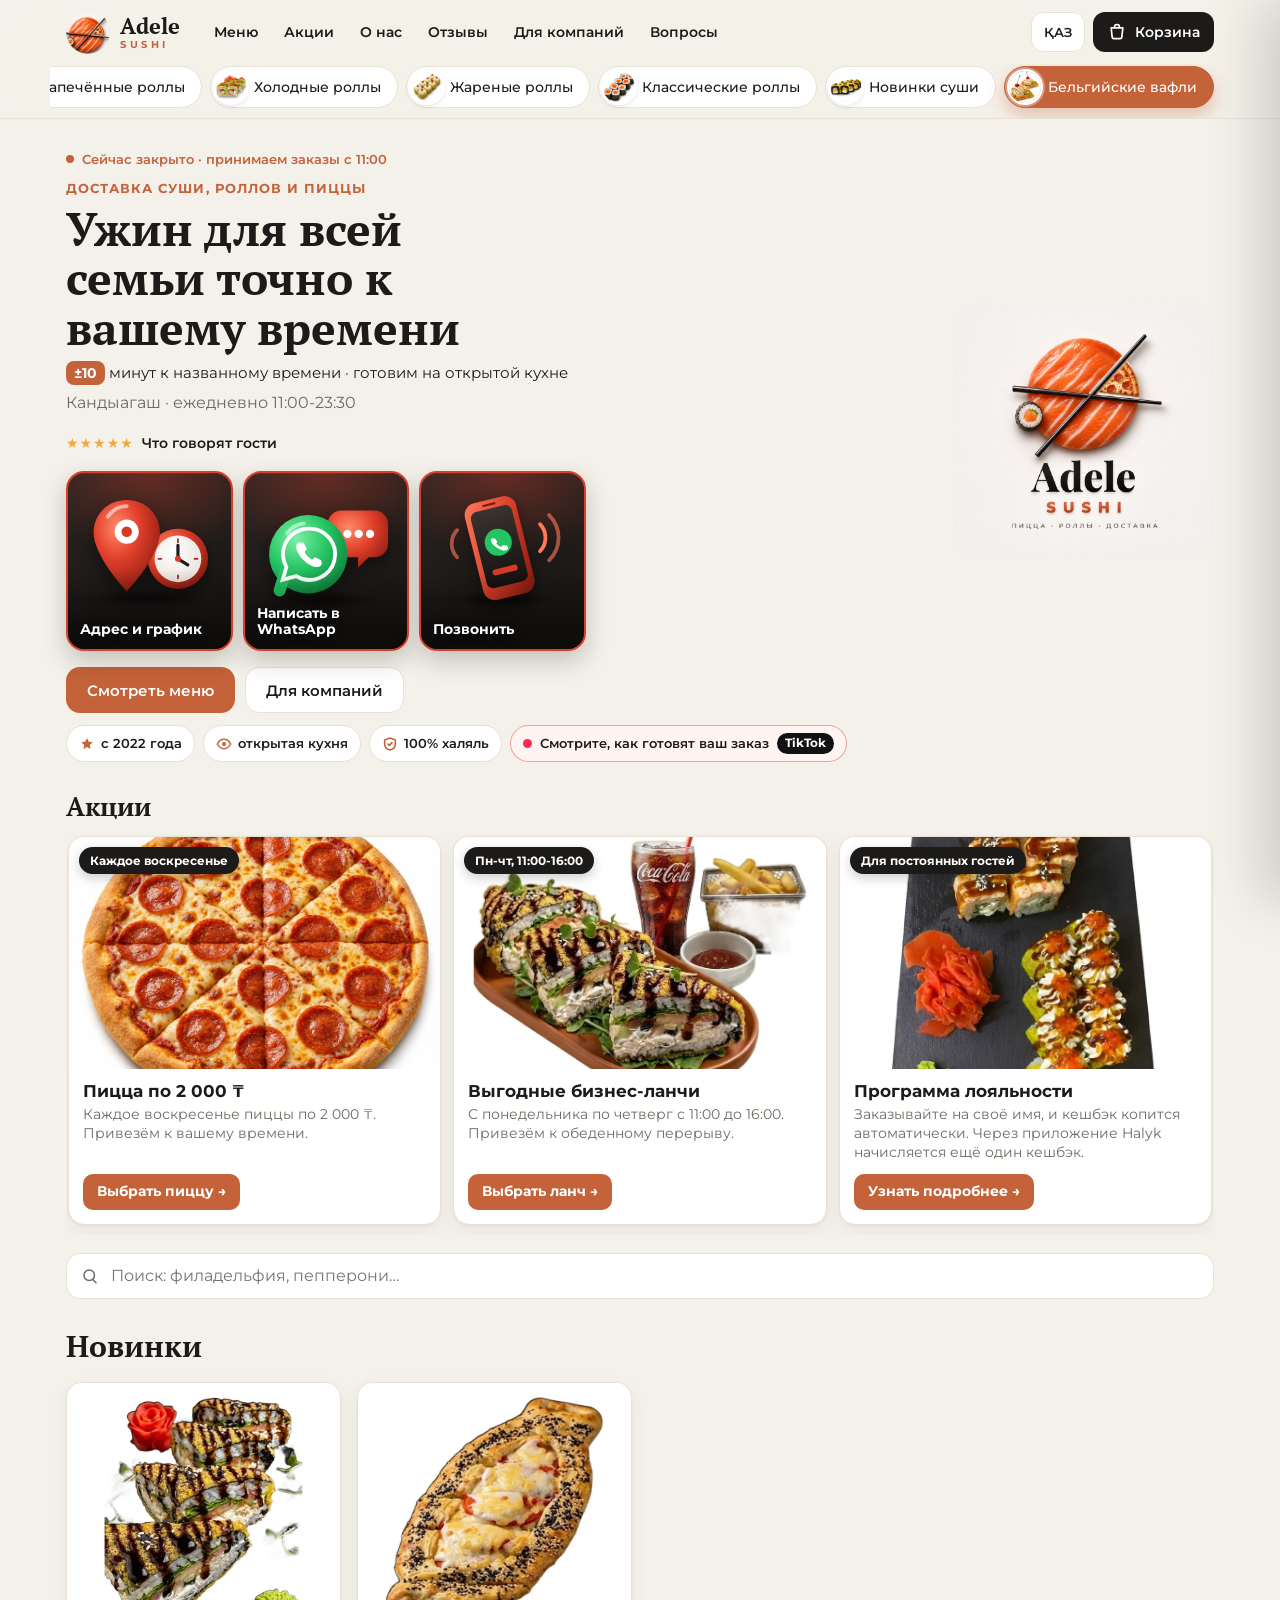
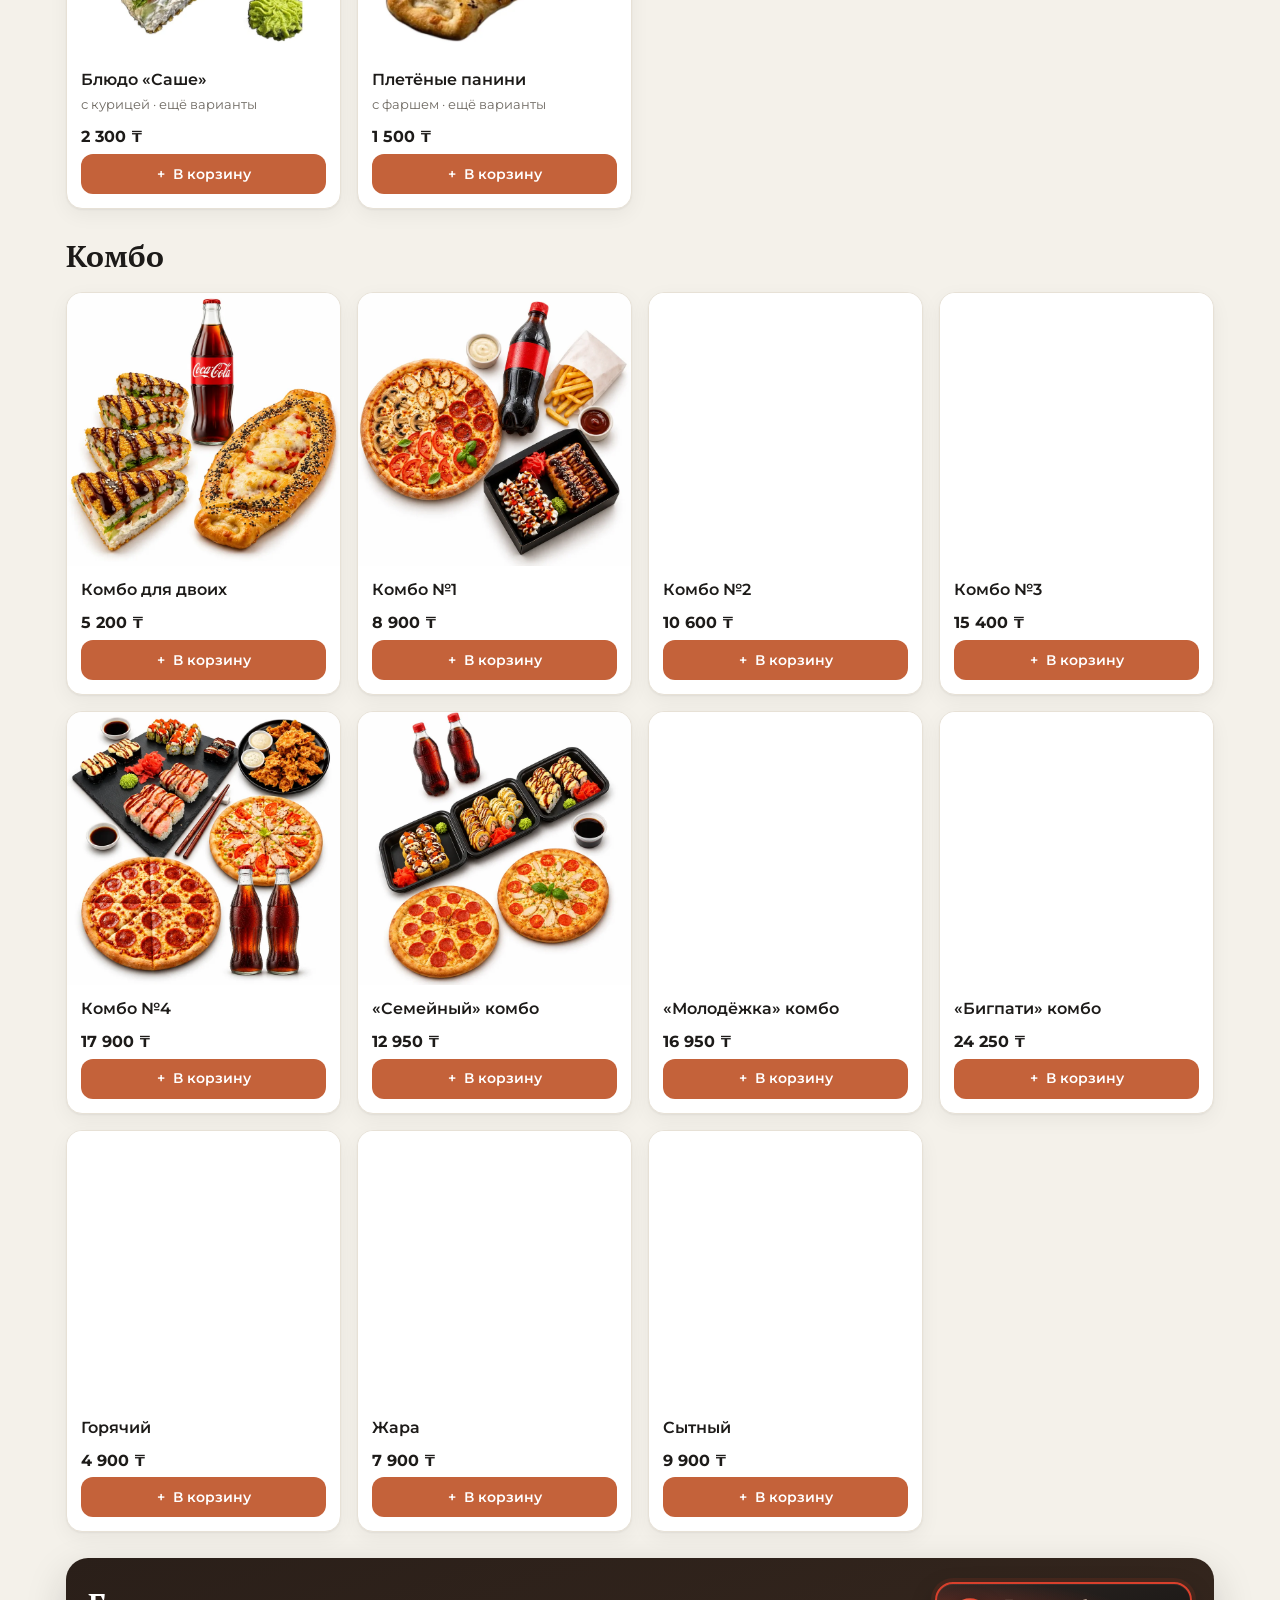
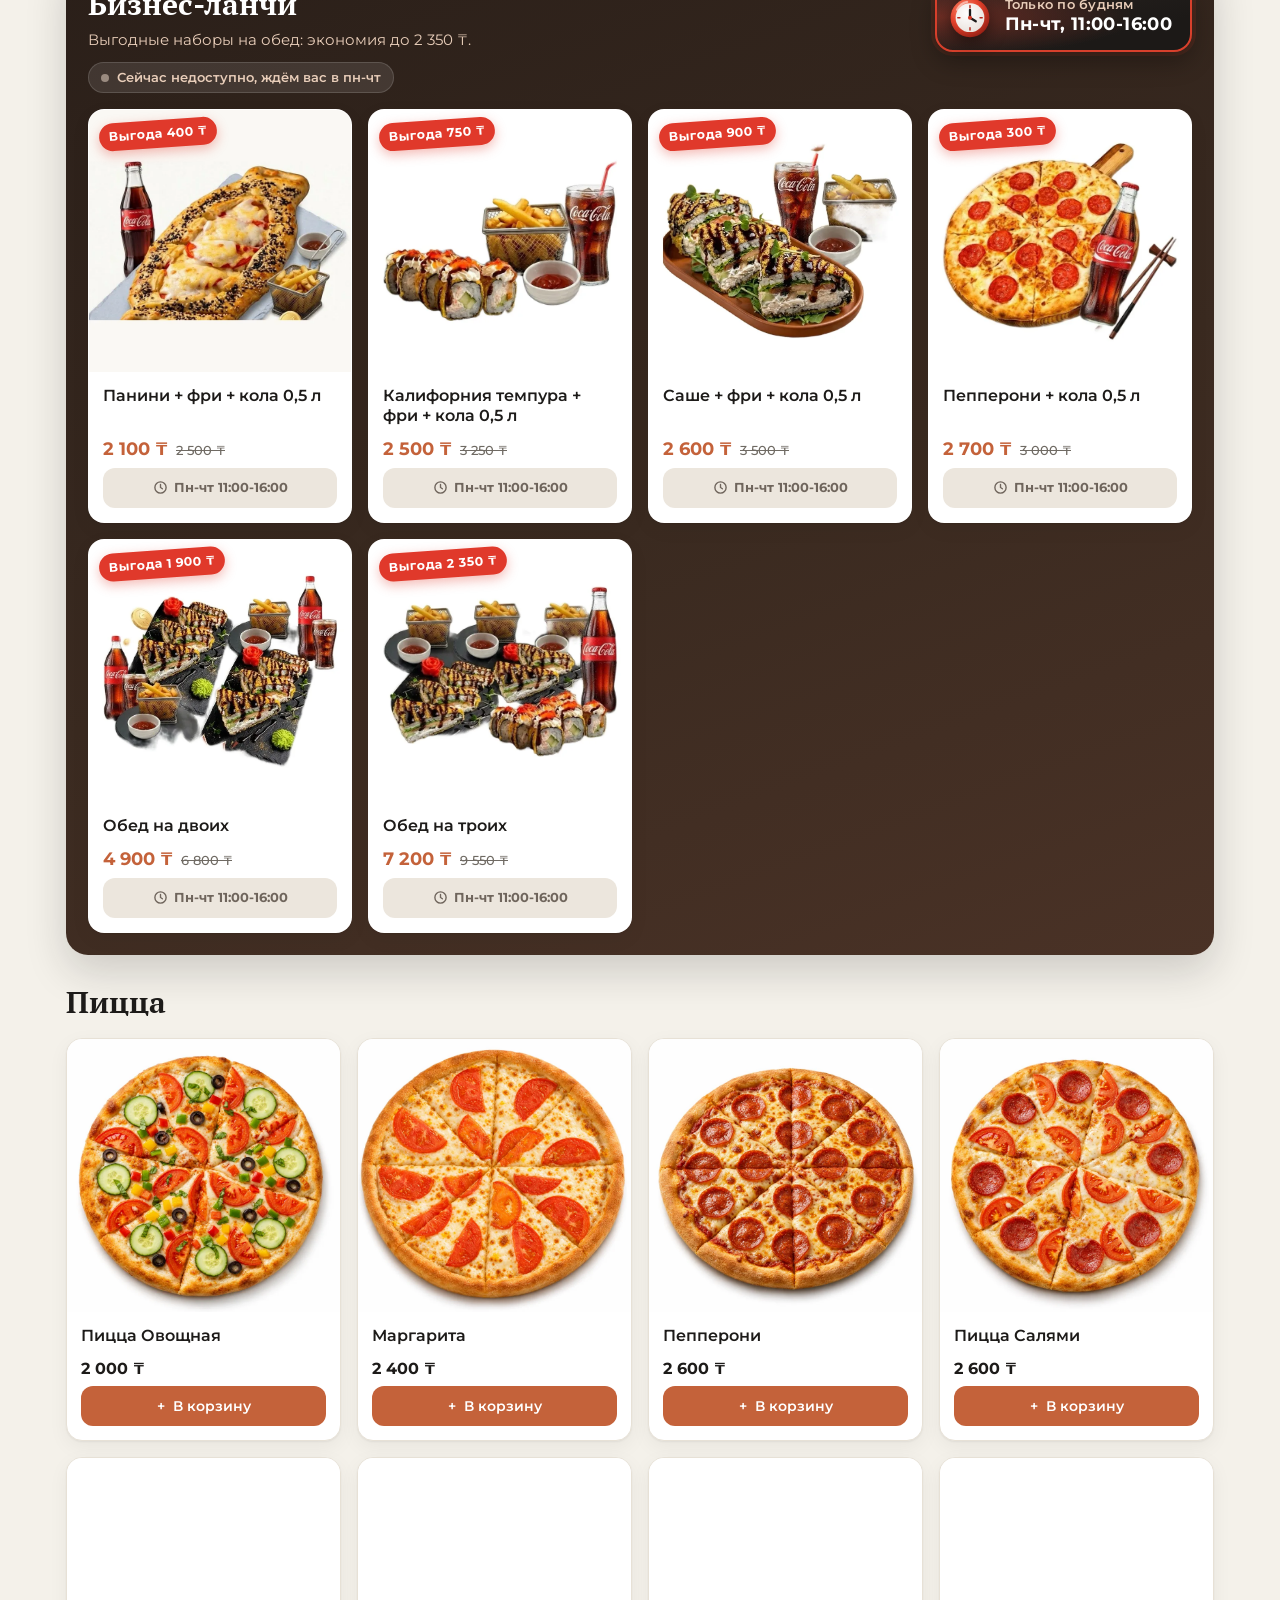
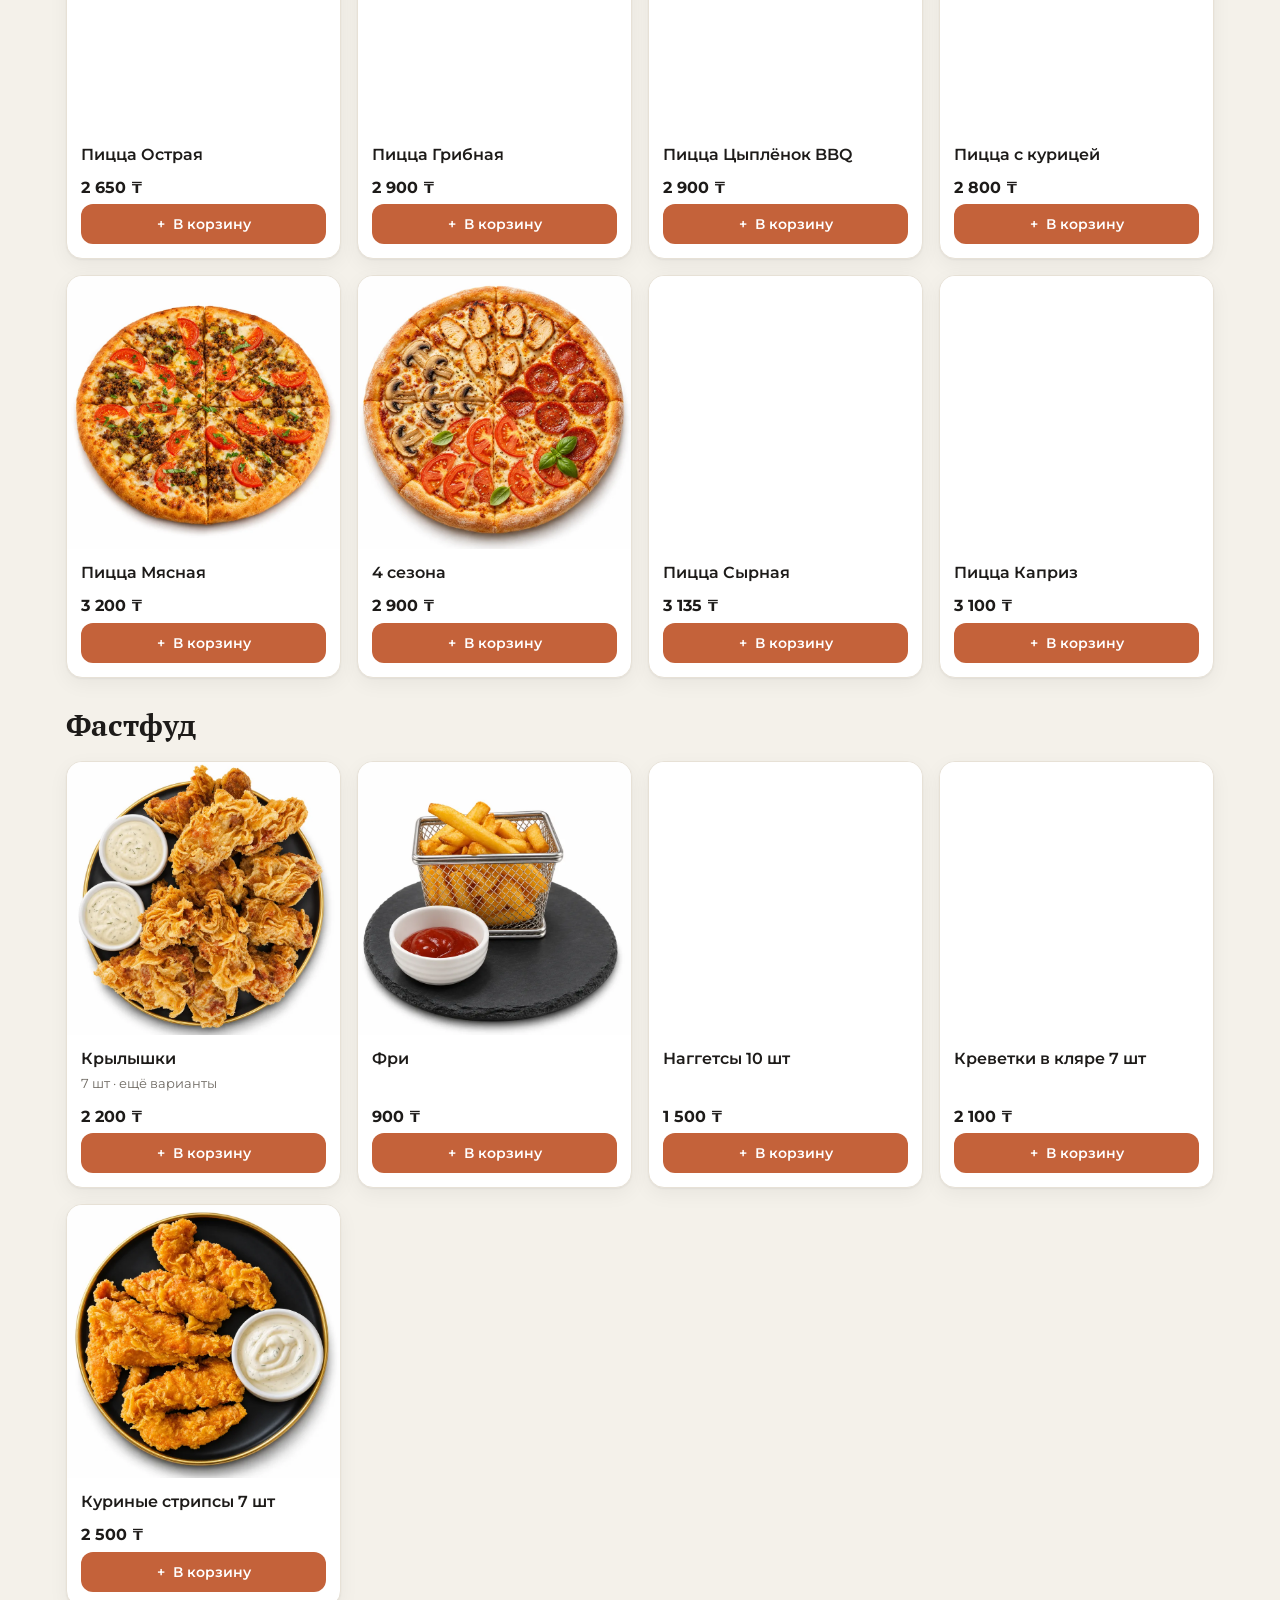
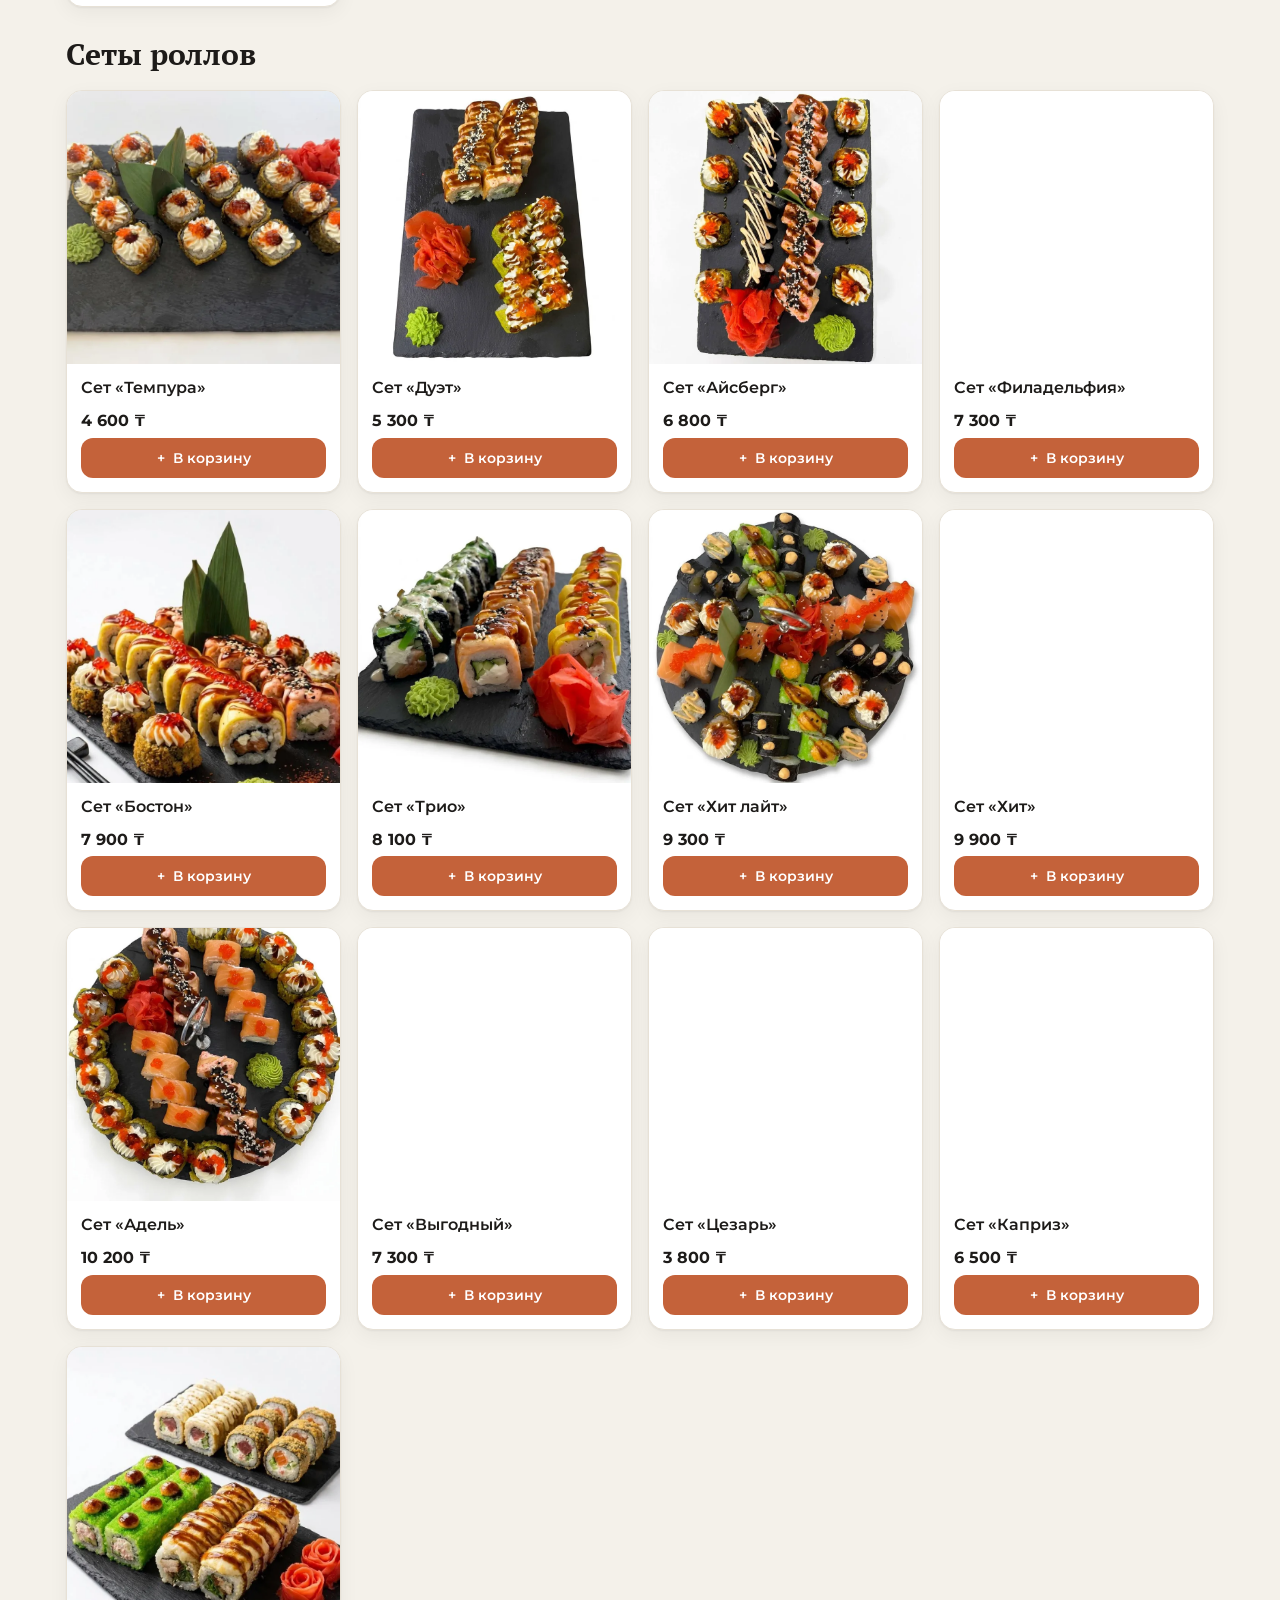
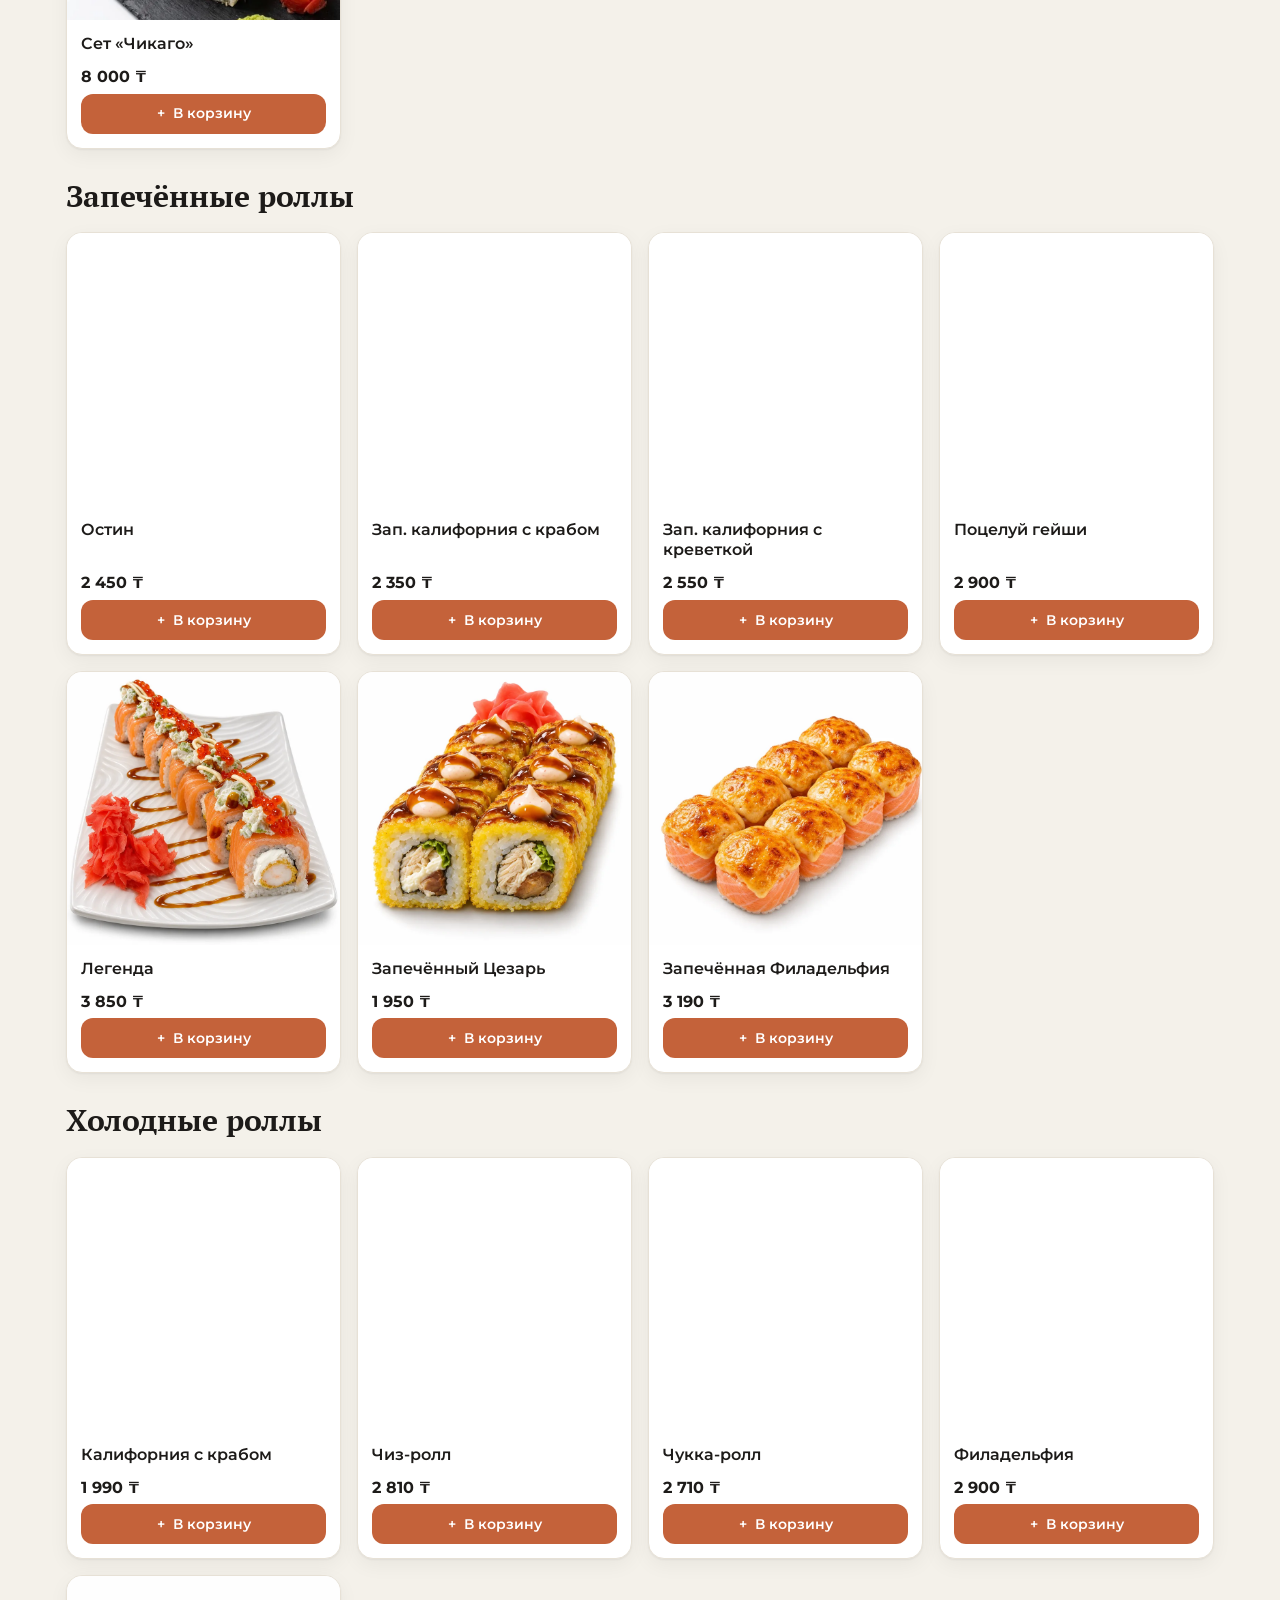
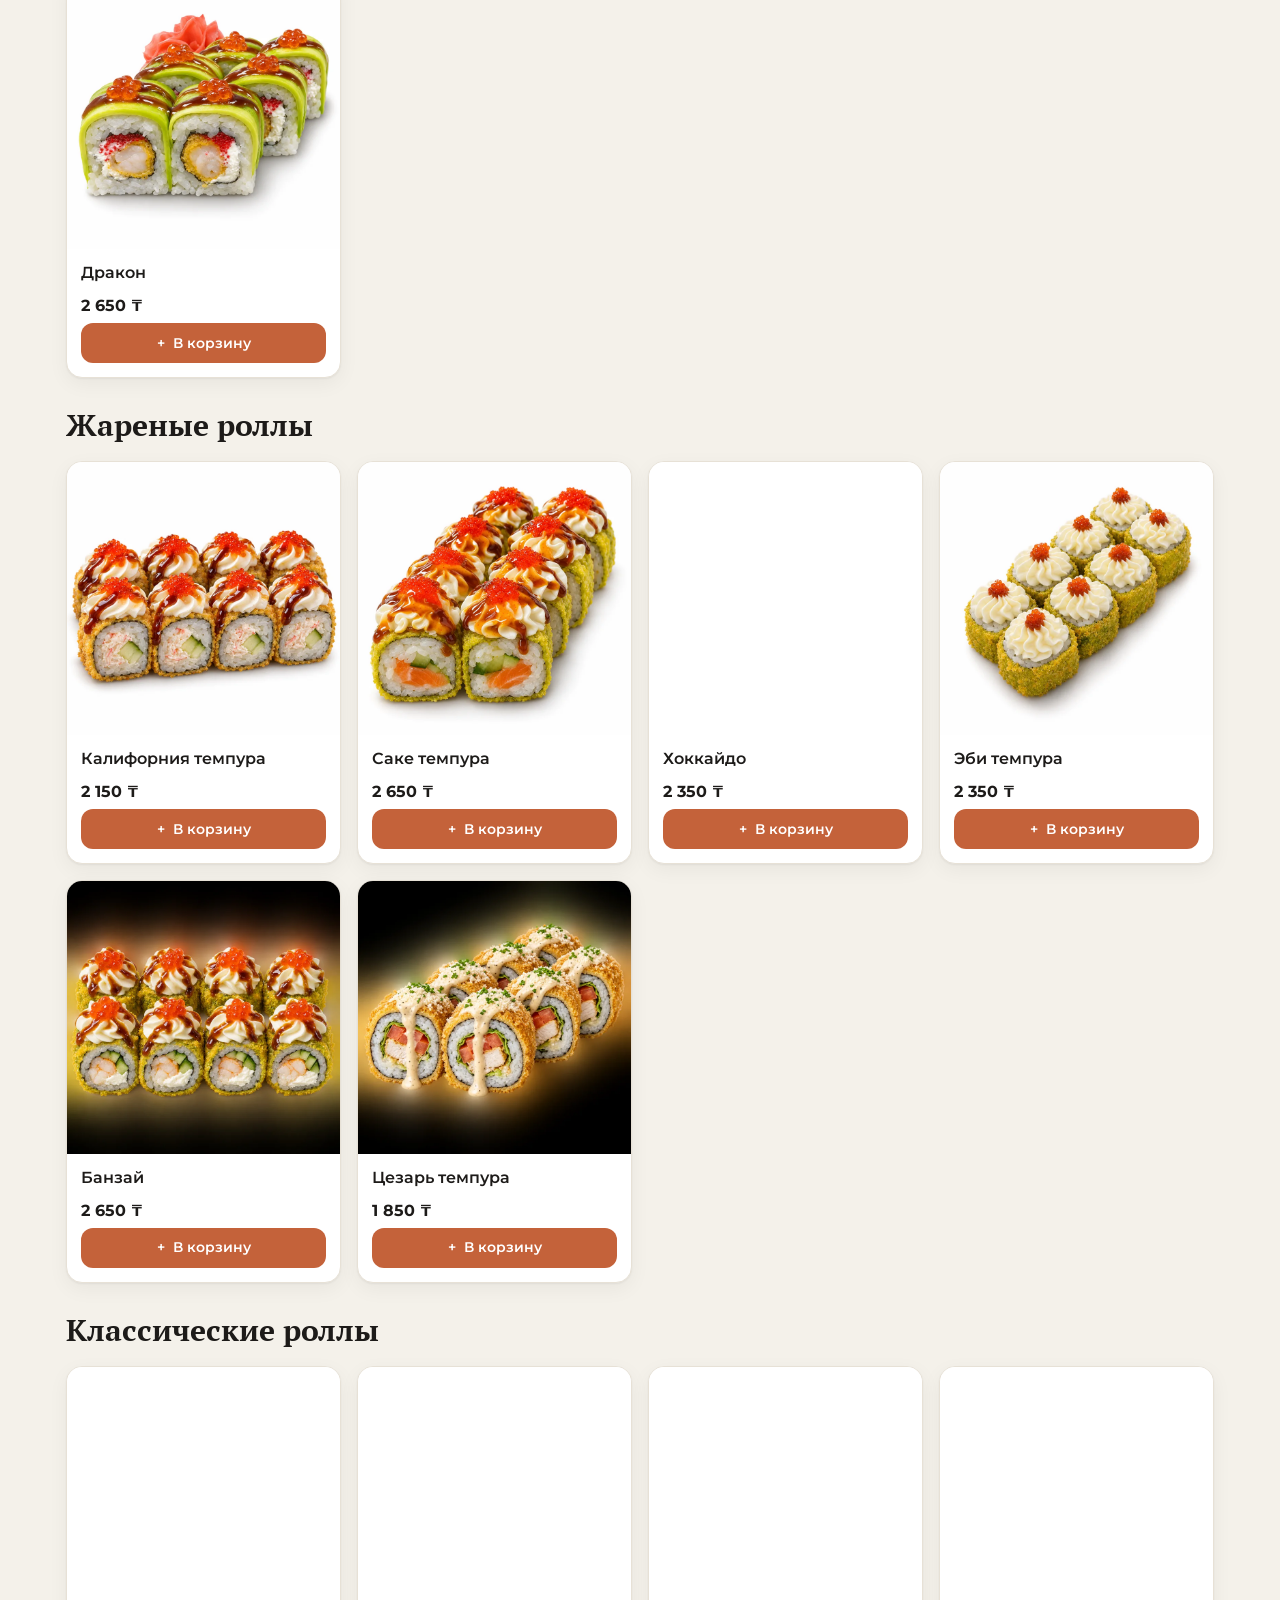
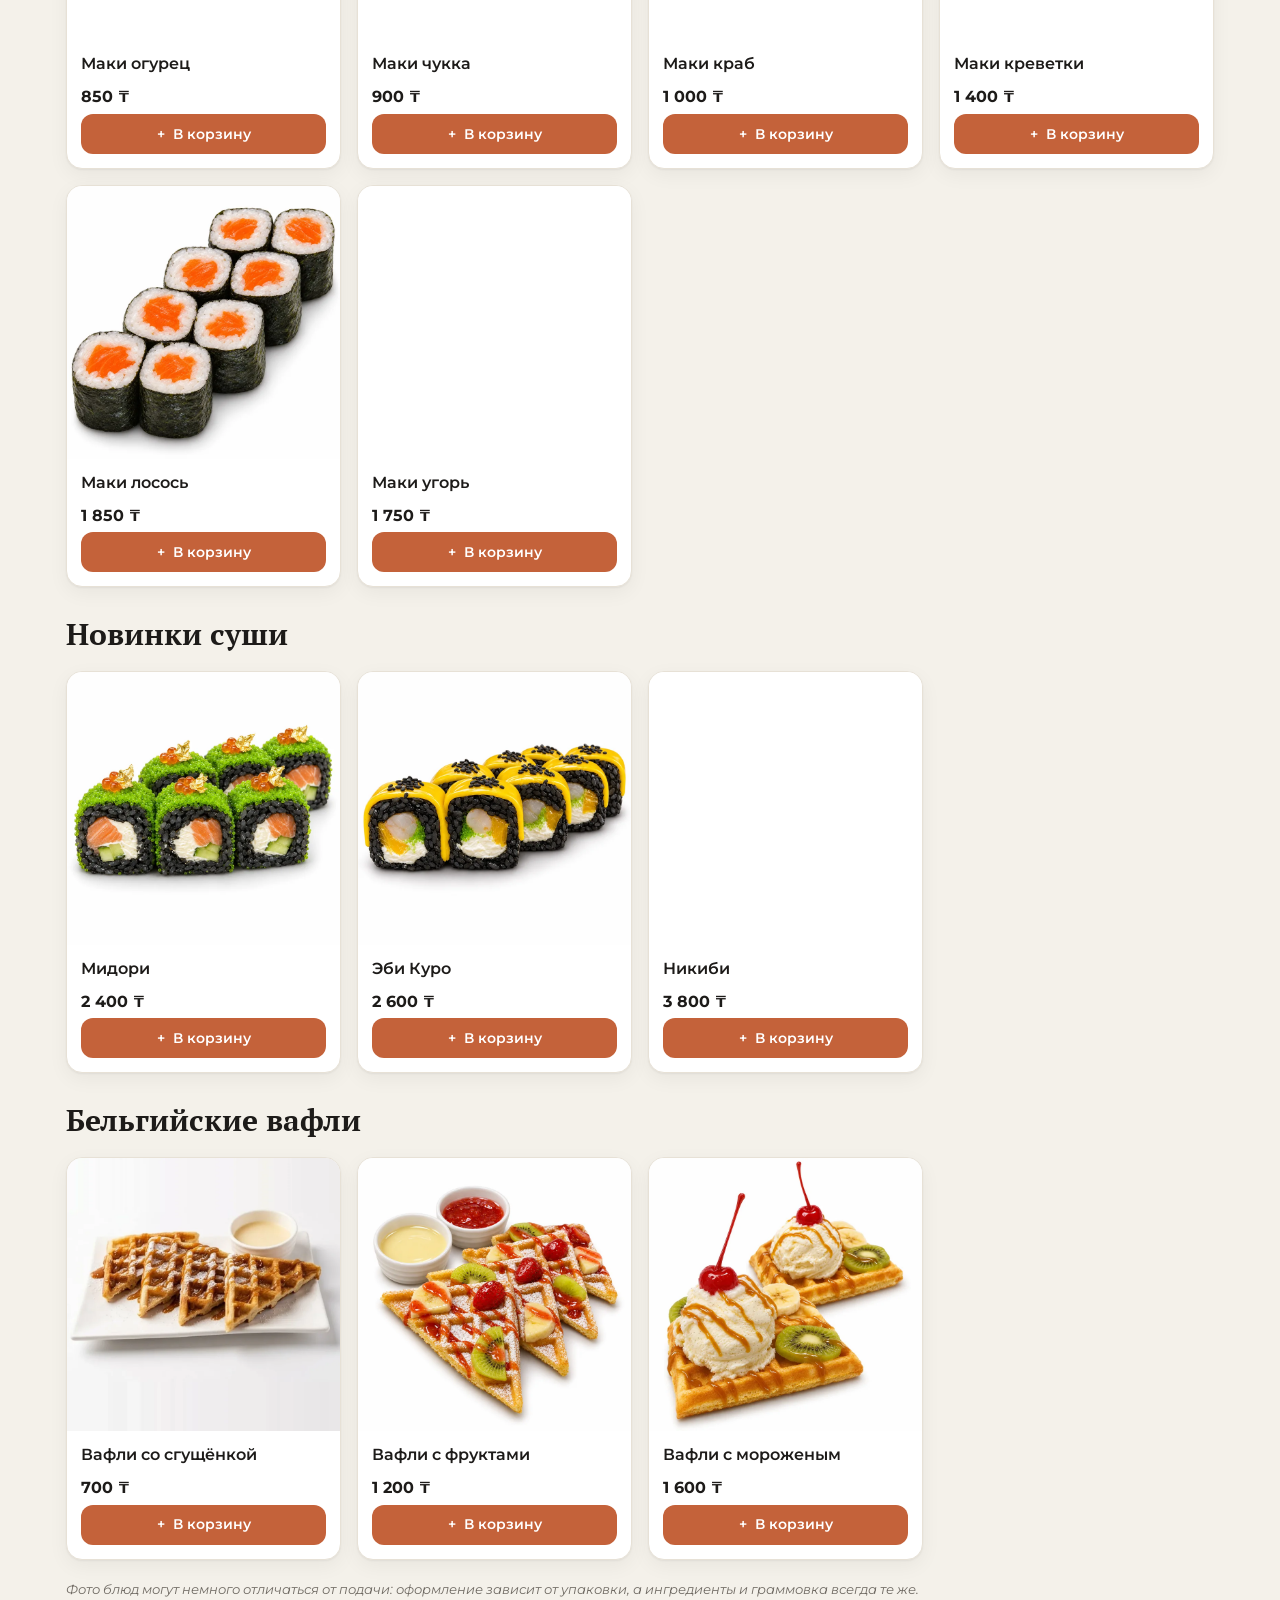
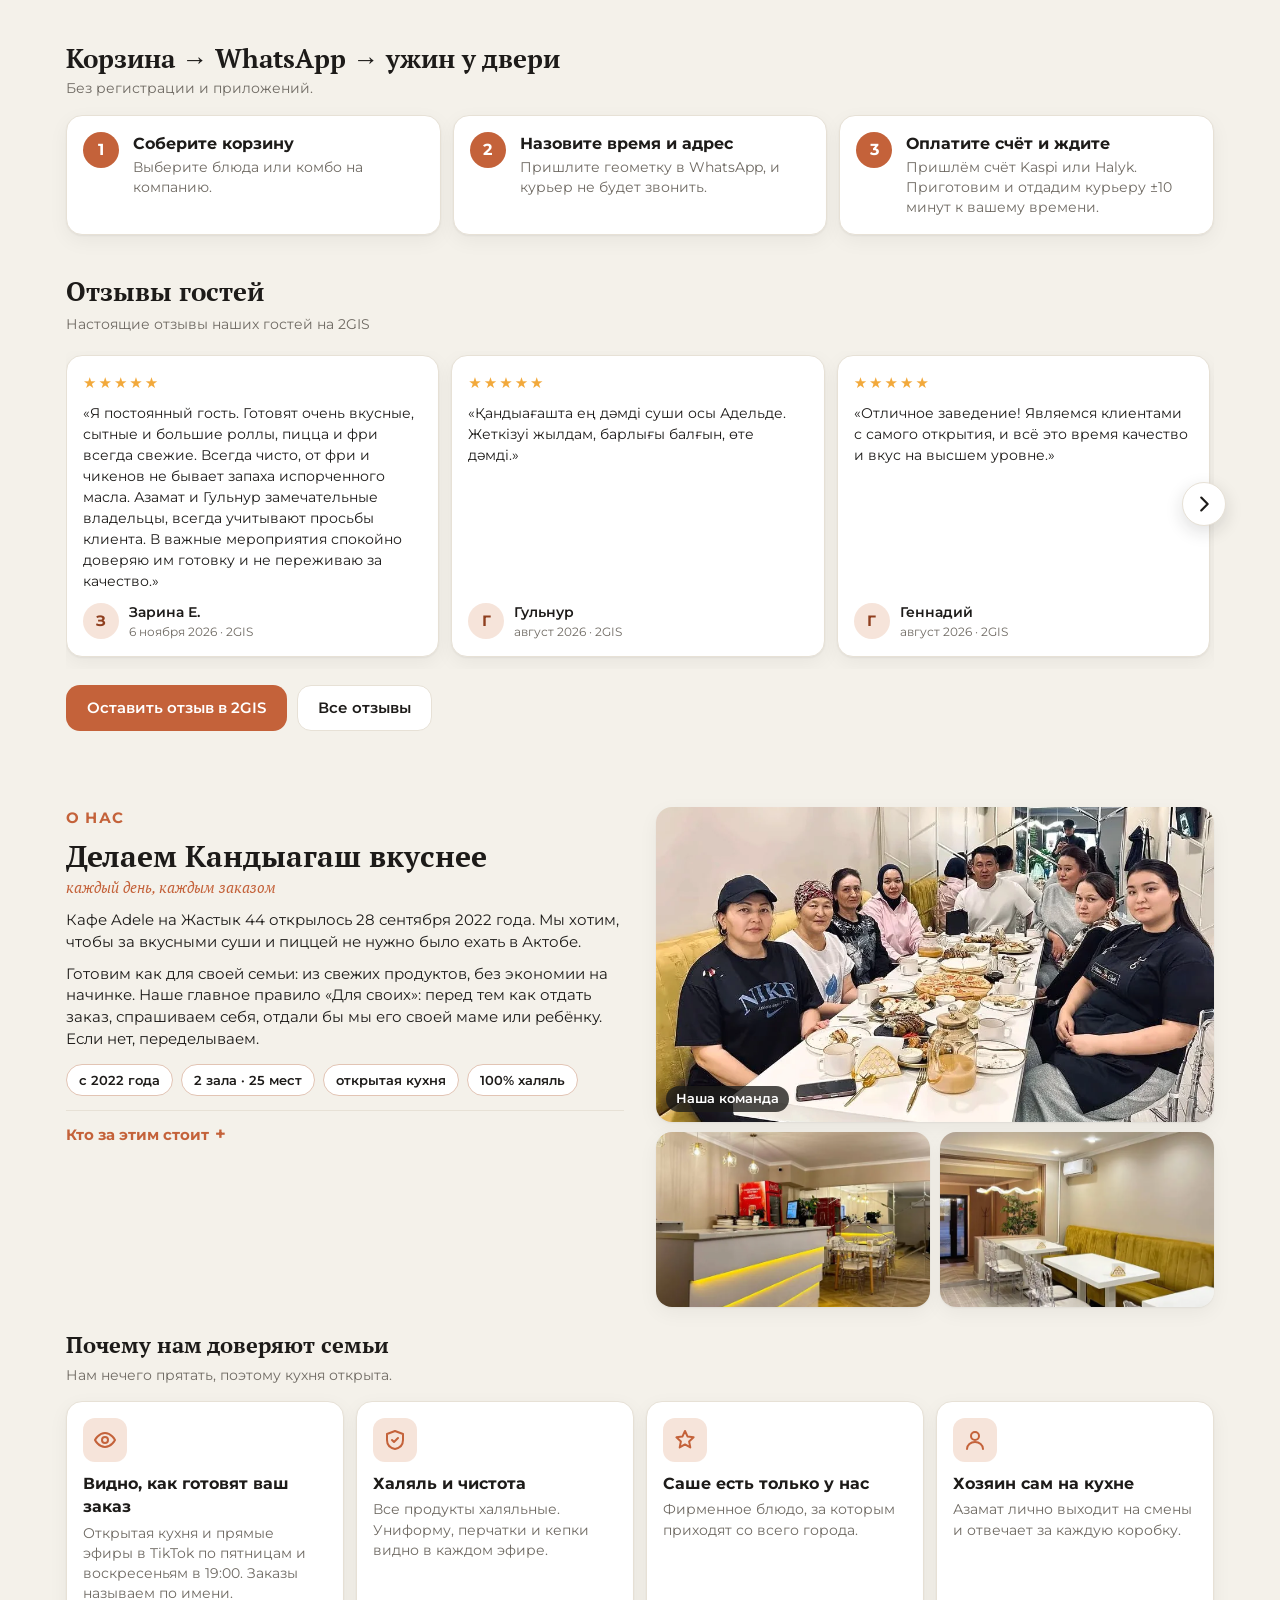
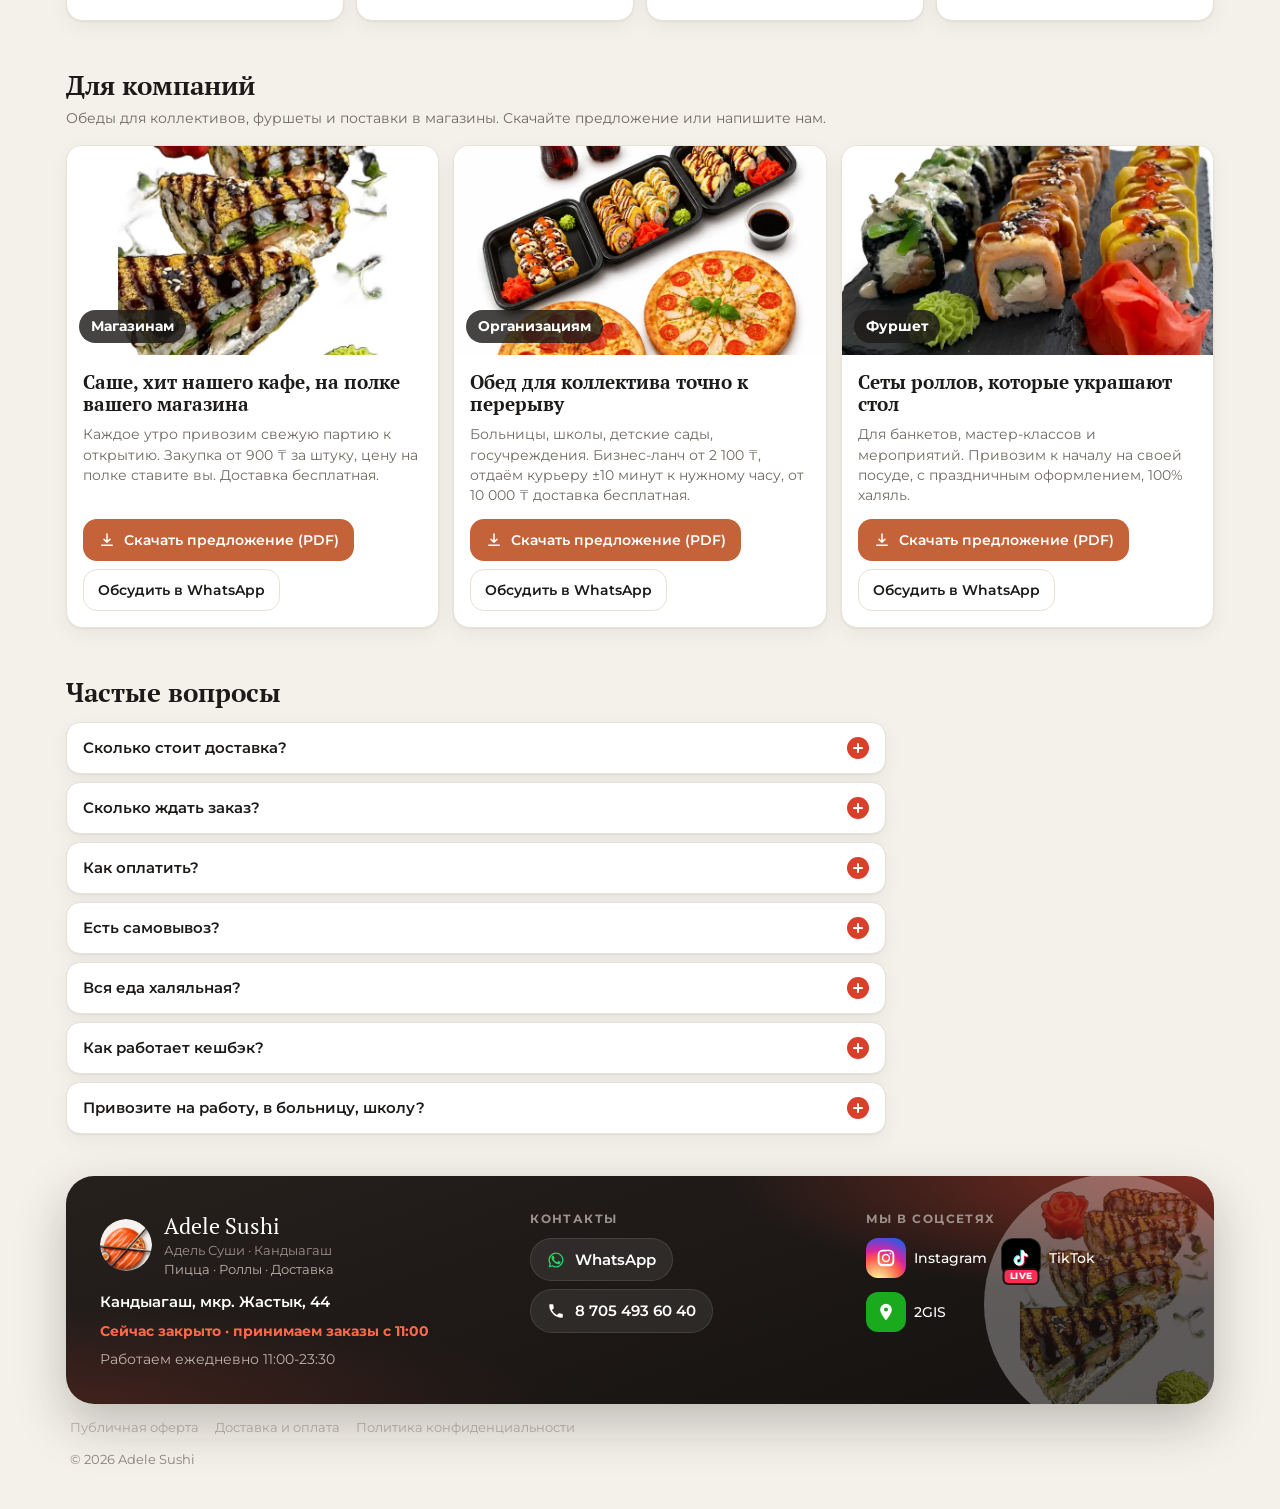
==== commit 6d6afa47: "Public offer, delivery terms and privacy policy page (RU/KK), consent line in cart, night note, ±10 " ====
--- a/index.html
+++ b/index.html
@@ -47,19 +47,19 @@
     "sameAs": ["https://www.instagram.com/adele_sushi.knd", "https://www.tiktok.com/@adele_sushi.knd", "https://2gis.kz/aktobe/firm/70000001089008140"]
   }
   </script>
-  <link rel="icon" type="image/png" href="img/favicon.png?v=33">
+  <link rel="icon" type="image/png" href="img/favicon.png?v=34">
   <link rel="apple-touch-icon" href="img/apple-touch-icon.png">
   <link rel="preconnect" href="https://fonts.googleapis.com">
   <link rel="preconnect" href="https://fonts.gstatic.com" crossorigin>
   <link href="https://fonts.googleapis.com/css2?family=Montserrat:wght@400;500;600;700&family=PT+Serif:wght@700&display=swap" rel="stylesheet">
-  <link rel="stylesheet" href="style.css?v=33">
+  <link rel="stylesheet" href="style.css?v=34">
 </head>
 <body>
 
   <header class="header">
     <div class="header__inner container">
       <a href="#top" class="brand" aria-label="Adele Sushi">
-        <img src="img/emblem.png?v=33" alt="" class="brand__logo" width="44" height="44">
+        <img src="img/emblem.png?v=34" alt="" class="brand__logo" width="44" height="44">
         <span class="brand__text">
           <span class="brand__name">Adele</span>
           <span class="brand__sub">SUSHI</span>
@@ -121,7 +121,7 @@
           <a href="#business" class="btn btn--ghost" data-i18n="toBusiness">Для компаний</a>
         </div>
       </div>
-      <img class="hero__logo" src="img/logo.jpg?v=33" alt="Adele Sushi: пицца, роллы, доставка" width="800" height="800">
+      <img class="hero__logo" src="img/logo.jpg?v=34" alt="Adele Sushi: пицца, роллы, доставка" width="800" height="800">
     </section>
 
     <ul class="trust-strip container" aria-label="Почему Adele">
@@ -153,7 +153,7 @@
       <ol class="steps__list">
         <li class="step"><span class="step__n">1</span><h3 data-i18n="step1t">Соберите корзину</h3><p data-i18n="step1d">Выберите блюда или комбо на компанию.</p></li>
         <li class="step"><span class="step__n">2</span><h3 data-i18n="step2t">Назовите время и адрес</h3><p data-i18n="step2d">Пришлите геометку в WhatsApp, и курьер не будет звонить.</p></li>
-        <li class="step"><span class="step__n">3</span><h3 data-i18n="step3t">Оплатите счёт и ждите</h3><p data-i18n="step3d">Пришлём счёт Kaspi или Halyk. Привезём ±10 минут к вашему времени.</p></li>
+        <li class="step"><span class="step__n">3</span><h3 data-i18n="step3t">Оплатите счёт и ждите</h3><p data-i18n="step3d">Пришлём счёт Kaspi или Halyk. Приготовим и отдадим курьеру ±10 минут к вашему времени.</p></li>
       </ol>
     </section>
 
@@ -201,7 +201,7 @@
           </details>
         </div>
         <div class="about__photos">
-          <figure class="about__ph about__ph--big"><img src="img/about/team.webp?v=33" alt="Команда Adele за столом в кафе" loading="lazy" width="960" height="760"><figcaption data-i18n="capTeam">Наша команда</figcaption></figure>
+          <figure class="about__ph about__ph--big"><img src="img/about/team.webp?v=34" alt="Команда Adele за столом в кафе" loading="lazy" width="960" height="760"><figcaption data-i18n="capTeam">Наша команда</figcaption></figure>
           <figure class="about__ph"><img src="img/about/cafe-bar.webp" alt="Бар-касса в кафе Adele" loading="lazy" width="667" height="865"></figure>
           <figure class="about__ph"><img src="img/about/cafe-room.webp" alt="Зал кафе Adele" loading="lazy" width="667" height="868"></figure>
         </div>
@@ -244,7 +244,7 @@
       <div class="footer__card">
         <div class="footer__col footer__about">
           <div class="footer__brandrow">
-            <img src="img/emblem.png?v=33" alt="" width="52" height="52" class="footer__logo">
+            <img src="img/emblem.png?v=34" alt="" width="52" height="52" class="footer__logo">
             <div><p class="footer__brand">Adele Sushi</p><p class="footer__alt">Адель Суши · Кандыагаш</p><p class="footer__tag" data-i18n="tagline">Пицца · Роллы · Доставка</p></div>
           </div>
           <p class="footer__addr" id="footerCity"></p>
@@ -266,6 +266,11 @@
         </div>
         <img class="footer__deco" src="img/menu/sashe.webp" alt="" aria-hidden="true" loading="lazy">
       </div>
+      <nav class="footer__legal" aria-label="Документы">
+        <a href="legal.html#oferta" data-i18n="fOffer">Публичная оферта</a>
+        <a href="legal.html#delivery" data-i18n="fDelivery">Доставка и оплата</a>
+        <a href="legal.html#privacy" data-i18n="fPrivacy">Политика конфиденциальности</a>
+      </nav>
       <p class="footer__copy">© <span id="year"></span> Adele Sushi</p>
     </div>
   </footer>
@@ -317,6 +322,7 @@
     </div>
 
     <div class="drawer__foot" id="drawerFoot" hidden>
+      <p class="night-note" id="nightNote" hidden data-i18n="nightNote">Сейчас мы закрыты. Заказ подтвердим после 11:00.</p>
       <div class="total"><span data-i18n="total">Итого</span><strong id="cartTotal">0 ₸</strong></div>
       <p class="form-error" id="formError" hidden></p>
       <p class="note" data-i18n="deliveryNote">Стоимость доставки и время уточнит оператор в WhatsApp.</p>
@@ -324,6 +330,7 @@
         <svg viewBox="0 0 24 24" width="20" height="20" aria-hidden="true"><path fill="currentColor" d="M17.5 14.4c-.3-.15-1.75-.86-2-.96-.28-.1-.48-.15-.68.15-.2.3-.77.96-.95 1.16-.17.2-.35.22-.65.07a8.1 8.1 0 0 1-2.4-1.48 9 9 0 0 1-1.65-2.06c-.17-.3 0-.46.13-.6.13-.14.3-.35.45-.52.15-.18.2-.3.3-.5.1-.2.05-.38-.02-.53-.08-.15-.68-1.62-.93-2.22-.24-.58-.5-.5-.68-.5h-.58a1.1 1.1 0 0 0-.8.37 3.4 3.4 0 0 0-1.05 2.5c0 1.47 1.07 2.9 1.22 3.1.15.2 2.1 3.2 5.1 4.5.71.3 1.27.5 1.7.63.72.23 1.37.2 1.88.12.58-.08 1.75-.72 2-1.4.25-.7.25-1.3.18-1.42-.08-.13-.28-.2-.58-.35zM12 2a10 10 0 0 0-8.6 15.1L2 22l5-1.3A10 10 0 1 0 12 2zm0 18.2a8.2 8.2 0 0 1-4.2-1.15l-.3-.18-3 .78.8-2.9-.2-.3A8.2 8.2 0 1 1 12 20.2z"/></svg>
         <span data-i18n="sendWa">Оформить в WhatsApp</span>
       </button>
+      <p class="consent"><span data-i18n="consPre">Оформляя заказ, вы принимаете</span> <a href="legal.html#oferta" target="_blank" rel="noopener" data-i18n="consOffer">публичную оферту</a> <span data-i18n="consAnd">и</span> <a href="legal.html#privacy" target="_blank" rel="noopener" data-i18n="consPriv">политику конфиденциальности</a><span data-i18n="consPost">.</span></p>
     </div>
   </aside>
 
@@ -369,7 +376,7 @@
   <div class="overlay" id="navOverlay" hidden></div>
   <aside class="sidenav" id="sideNav" aria-hidden="true" aria-label="Меню сайта">
     <div class="sidenav__head">
-      <img src="img/emblem.png?v=33" alt="" width="40" height="40">
+      <img src="img/emblem.png?v=34" alt="" width="40" height="40">
       <b>Adele Sushi</b>
       <button class="icon-btn" id="navClose" type="button" aria-label="Закрыть">
         <svg viewBox="0 0 24 24" width="22" height="22" aria-hidden="true"><path stroke="currentColor" stroke-width="2" stroke-linecap="round" d="M6 6l12 12M18 6 6 18"/></svg>
@@ -416,8 +423,8 @@
 
   <div class="toast" id="toast" role="status" aria-live="polite"></div>
 
-  <script src="js/config.js?v=33"></script>
-  <script src="js/menu.js?v=33"></script>
-  <script src="js/app.js?v=33"></script>
+  <script src="js/config.js?v=34"></script>
+  <script src="js/menu.js?v=34"></script>
+  <script src="js/app.js?v=34"></script>
 </body>
 </html>
--- a/style.css
+++ b/style.css
@@ -975,3 +975,14 @@
 .lmodal__menu { display: inline-block; margin-top: 12px; color: #e8cdb9; font-size: 14px; font-weight: 600; }
 
 .footer__alt { margin: 0 !important; font-size: 12.5px; color: #9d918a; }
+
+/* Ссылки на документы в футере и согласие под кнопкой заказа (главная) */
+.footer__legal { display: flex; flex-wrap: wrap; gap: 6px 16px; margin: 14px 4px 0; font-size: 13px; }
+.footer__legal a { color: #b9b1a7; text-decoration: none; }
+.footer__legal a:hover { color: #fff; text-decoration: underline; }
+.consent { color: var(--muted); font-size: 12px; line-height: 1.45; margin: 10px 2px 0; text-align: center; }
+.consent a { color: var(--ink); text-decoration: underline; }
+.night-note {
+  background: #fff6e0; color: #7a5300; border: 1px solid #f1dca6; border-radius: 12px;
+  padding: 8px 12px; font-size: 13px; margin: 0 0 10px;
+}
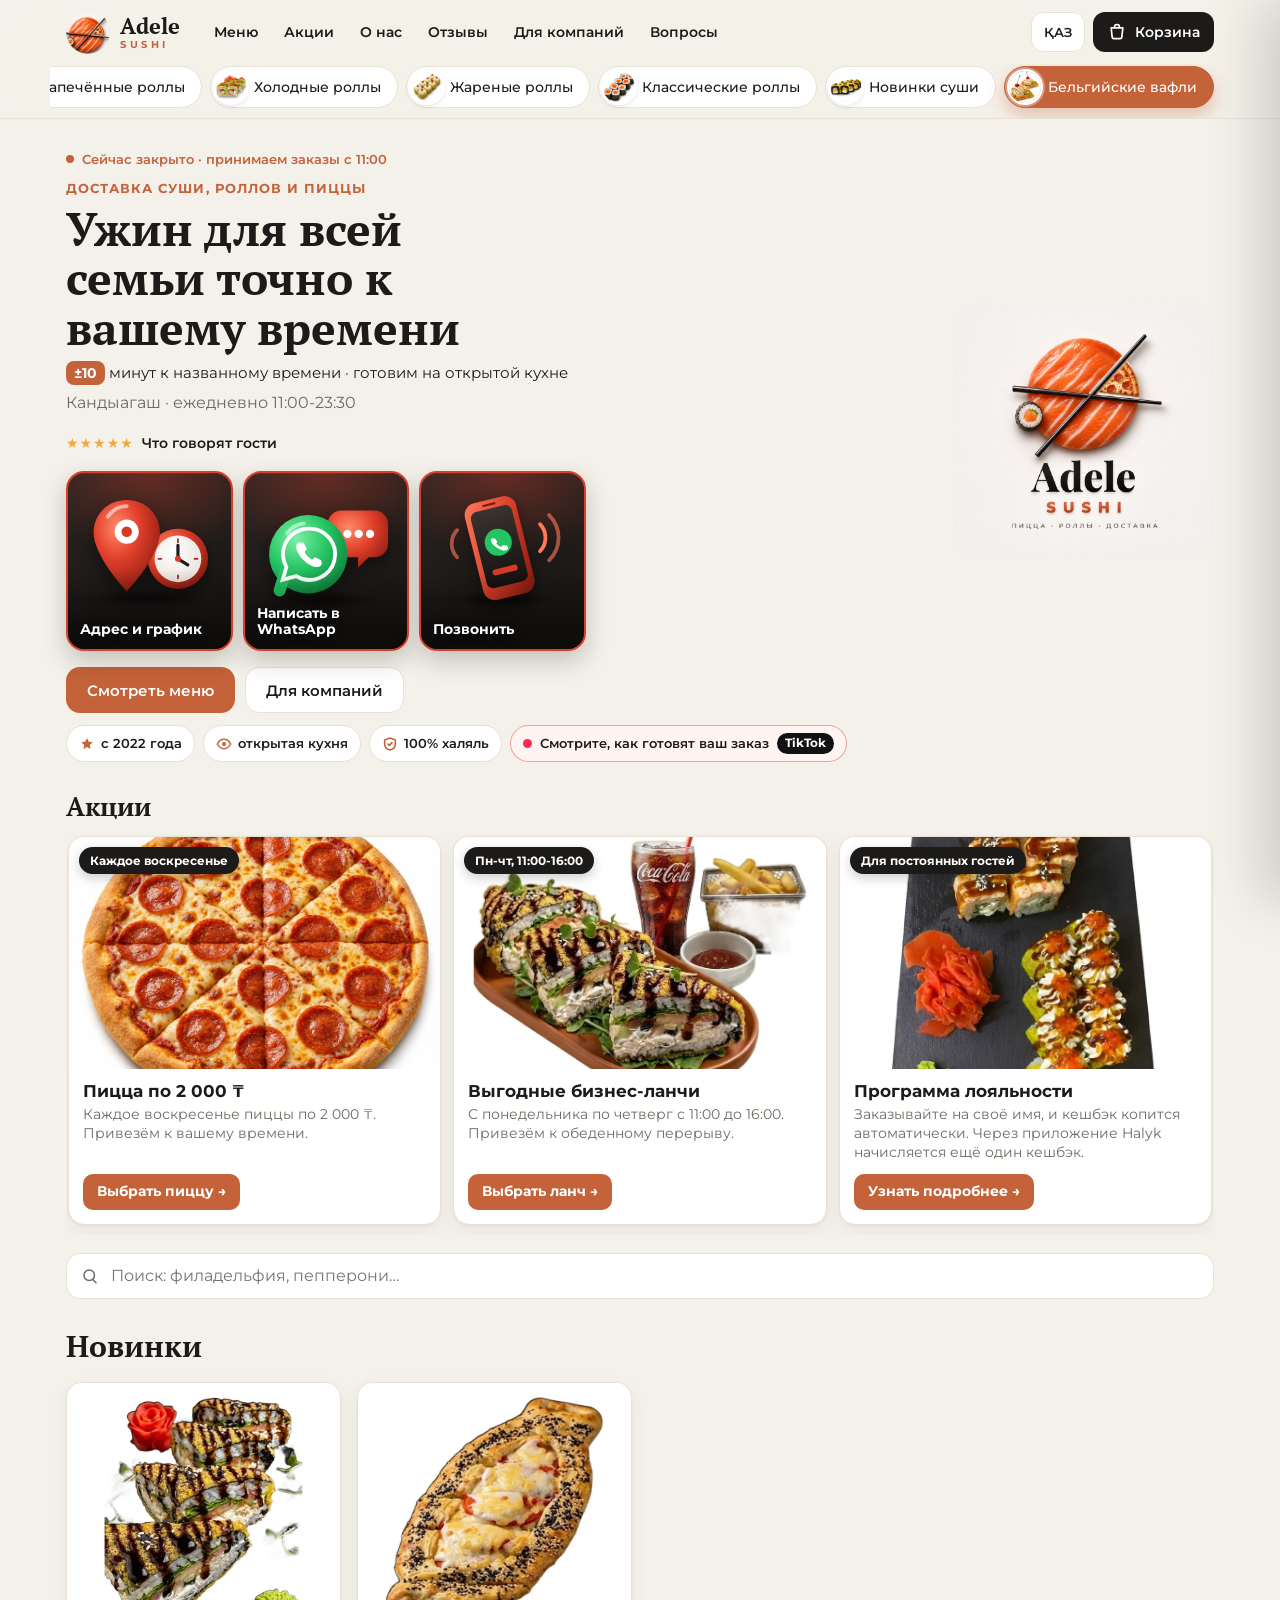
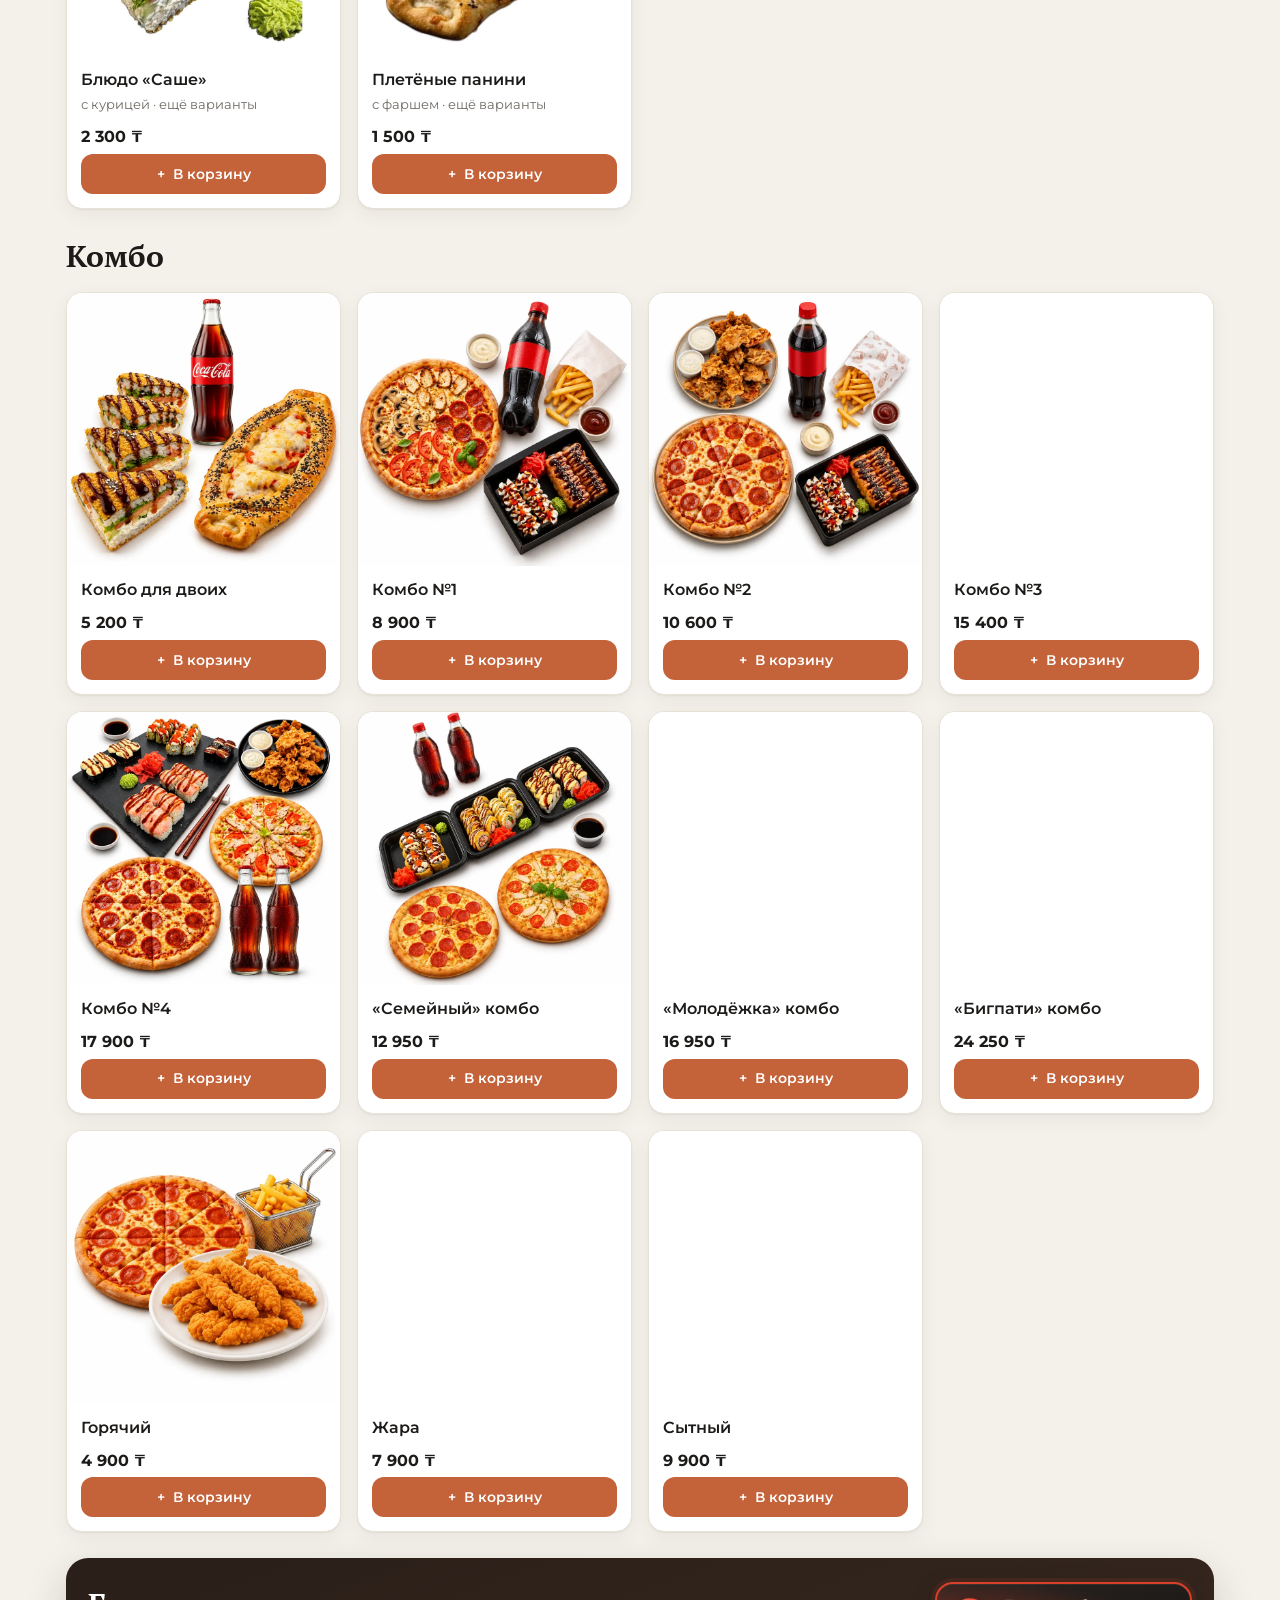
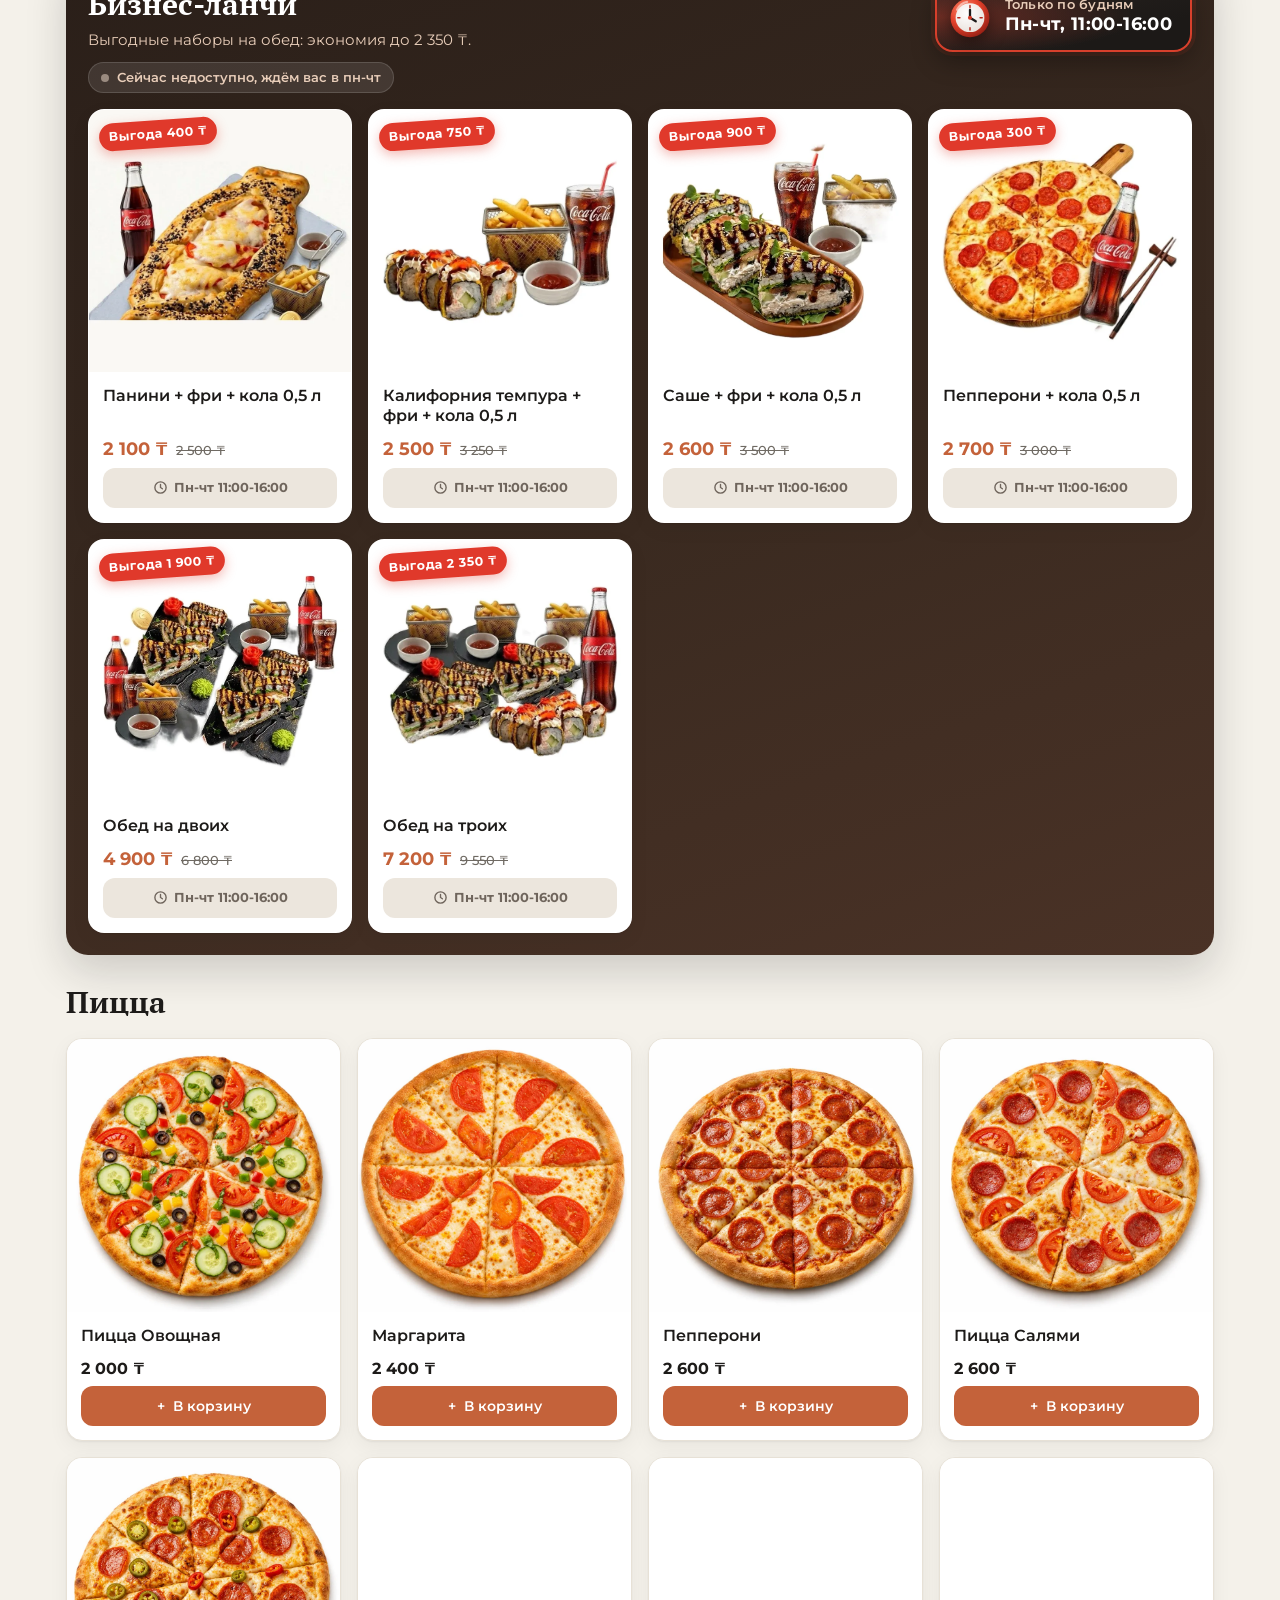
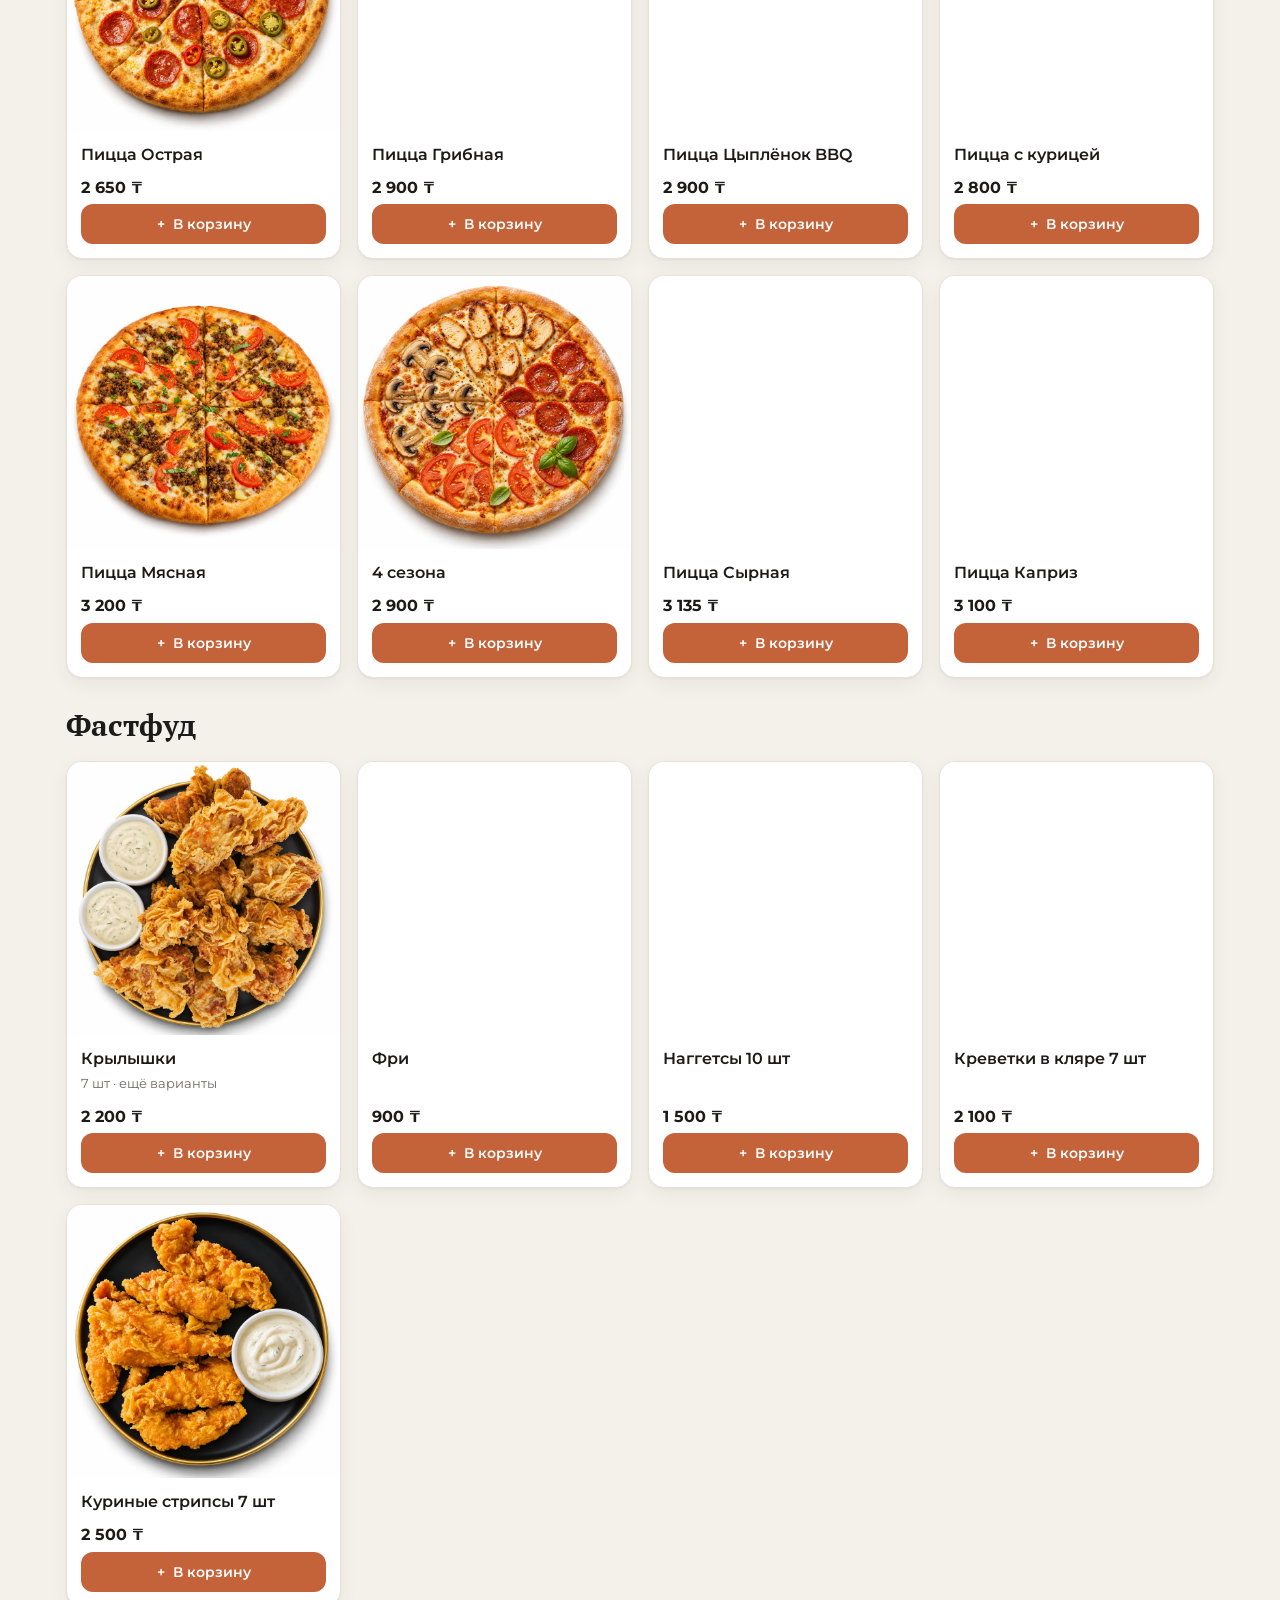
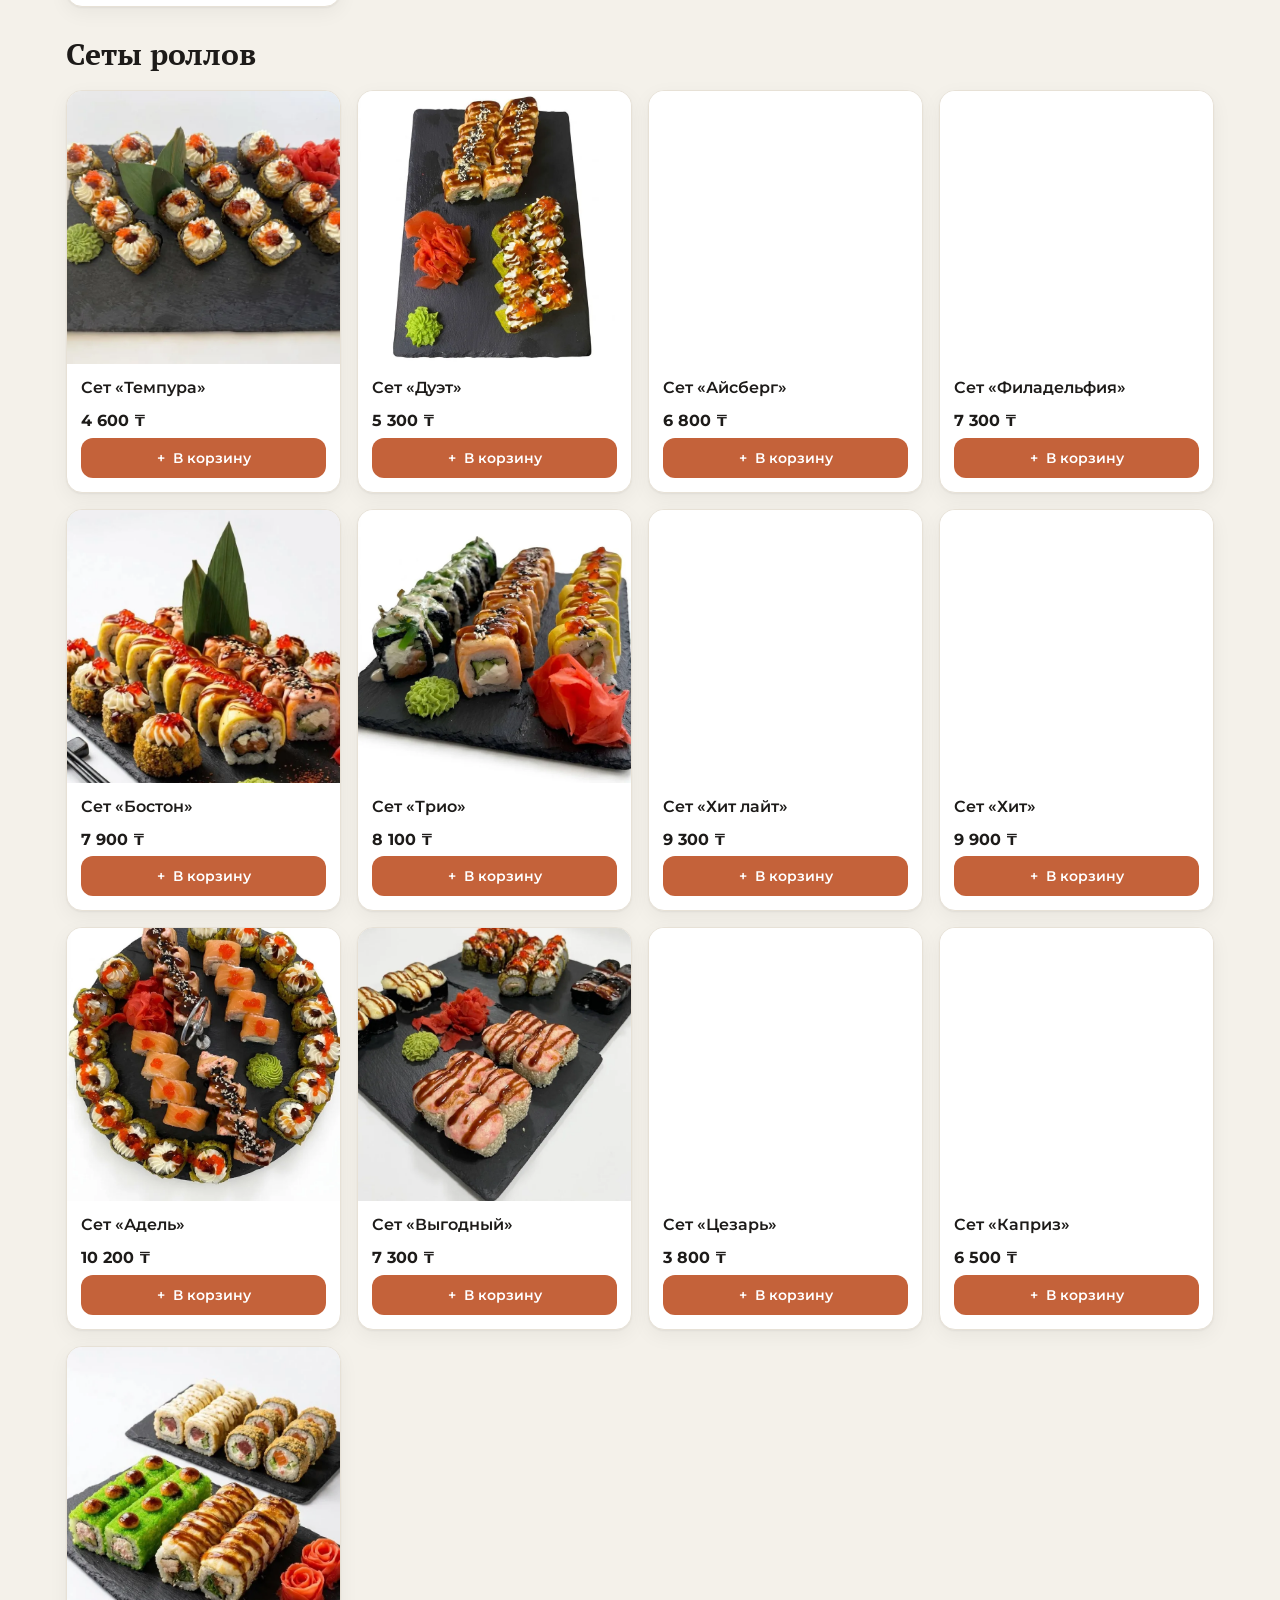
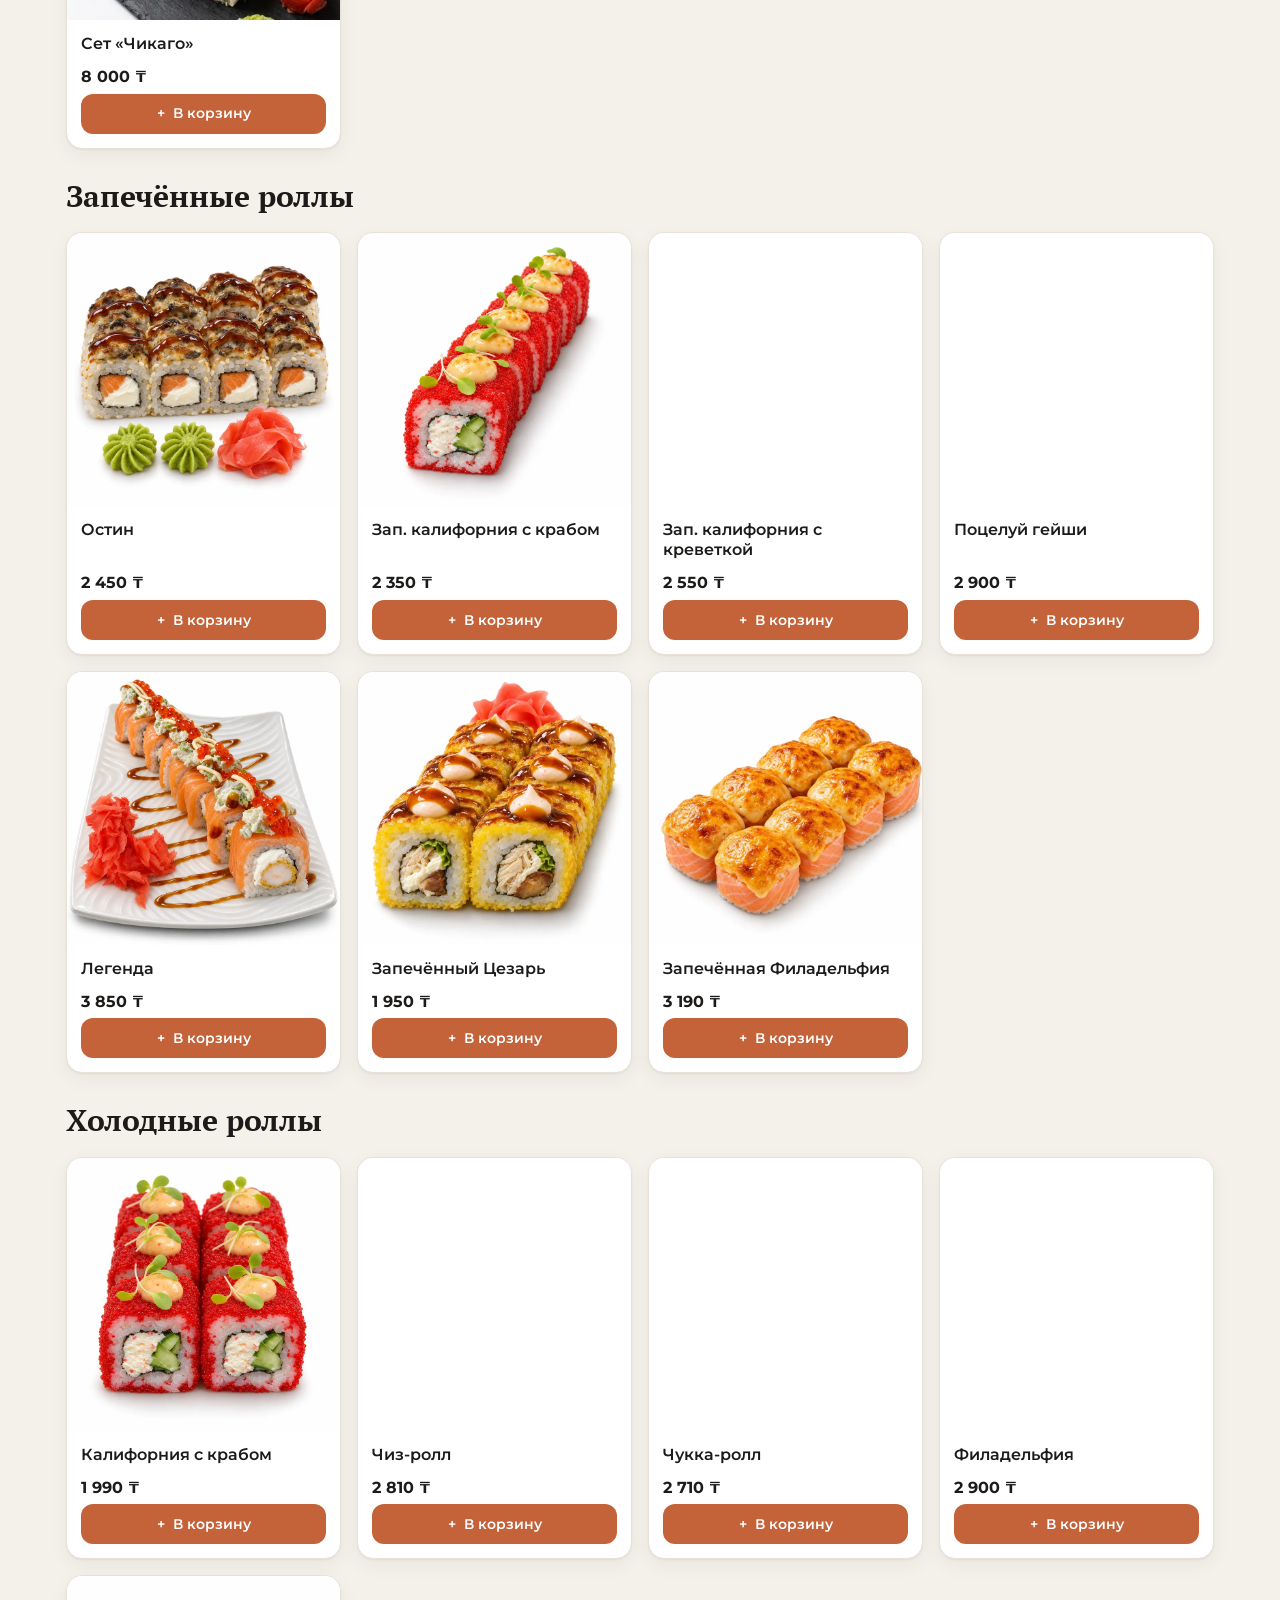
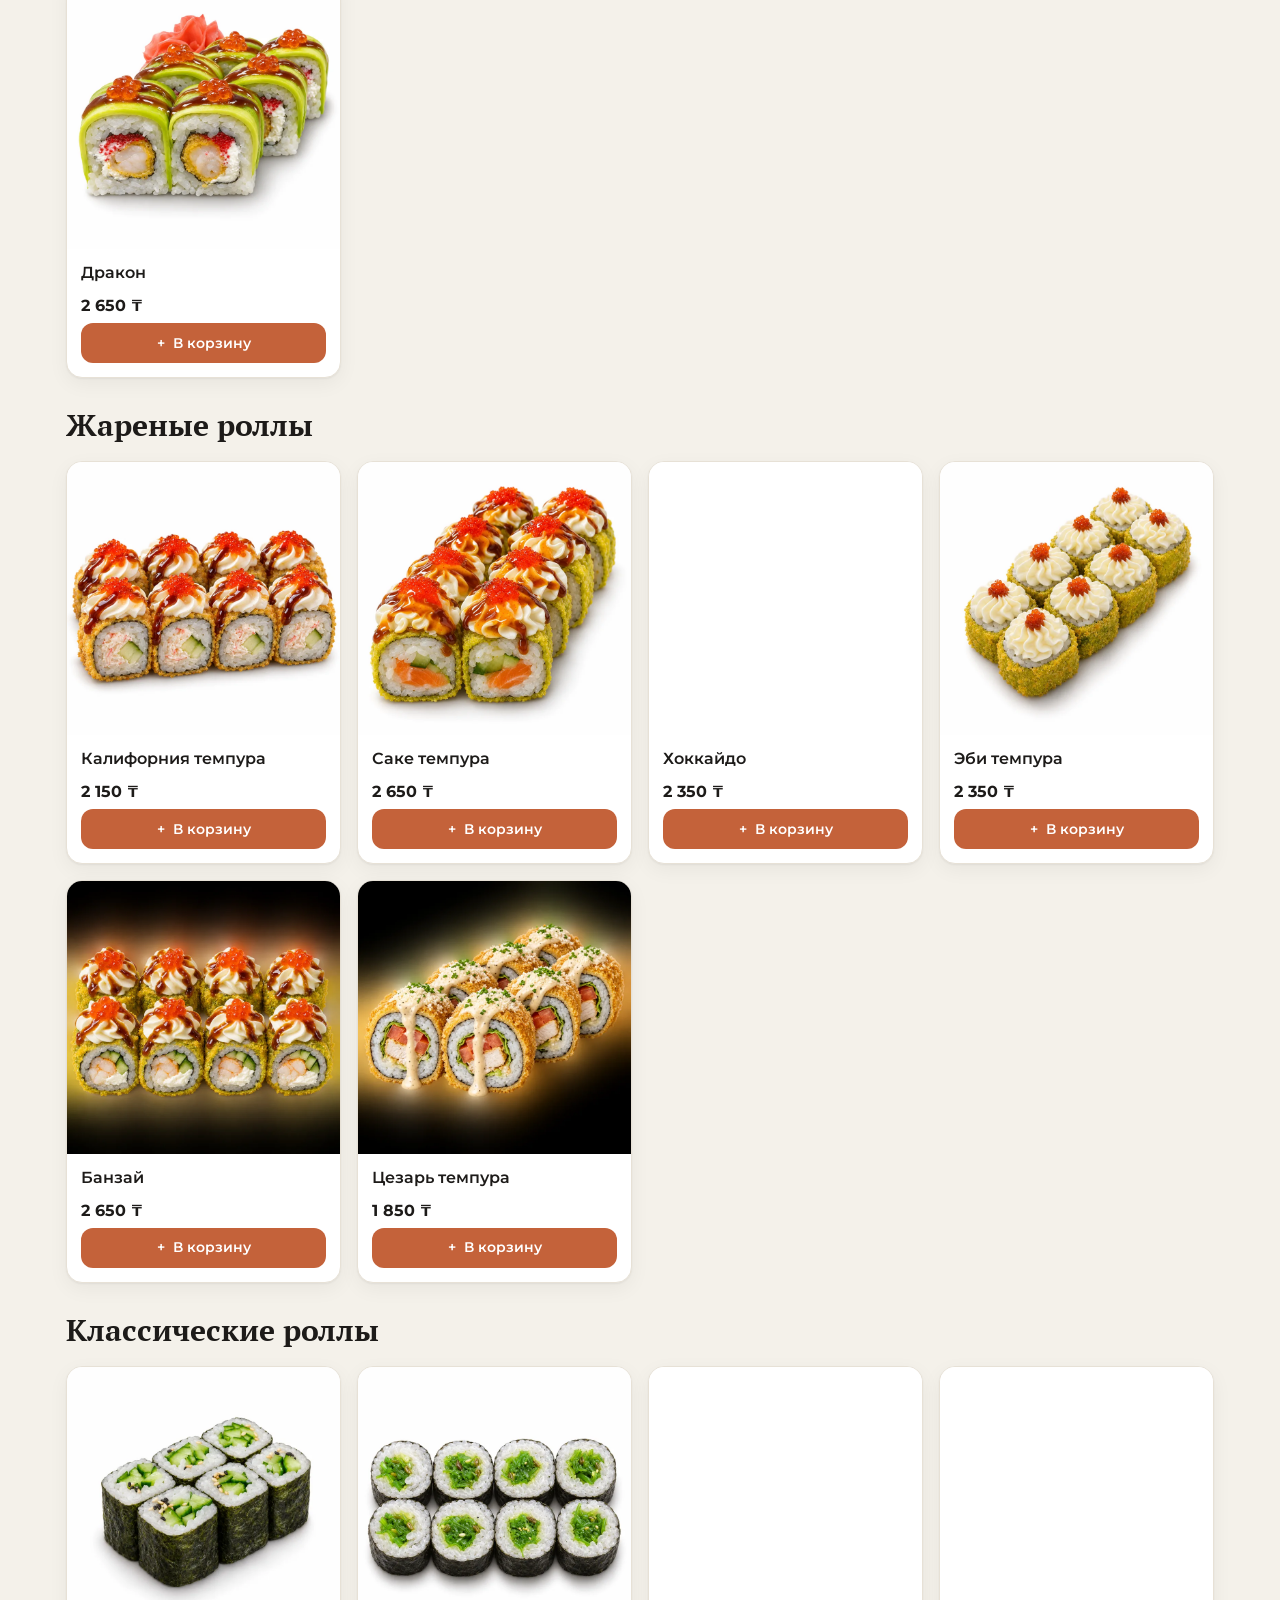
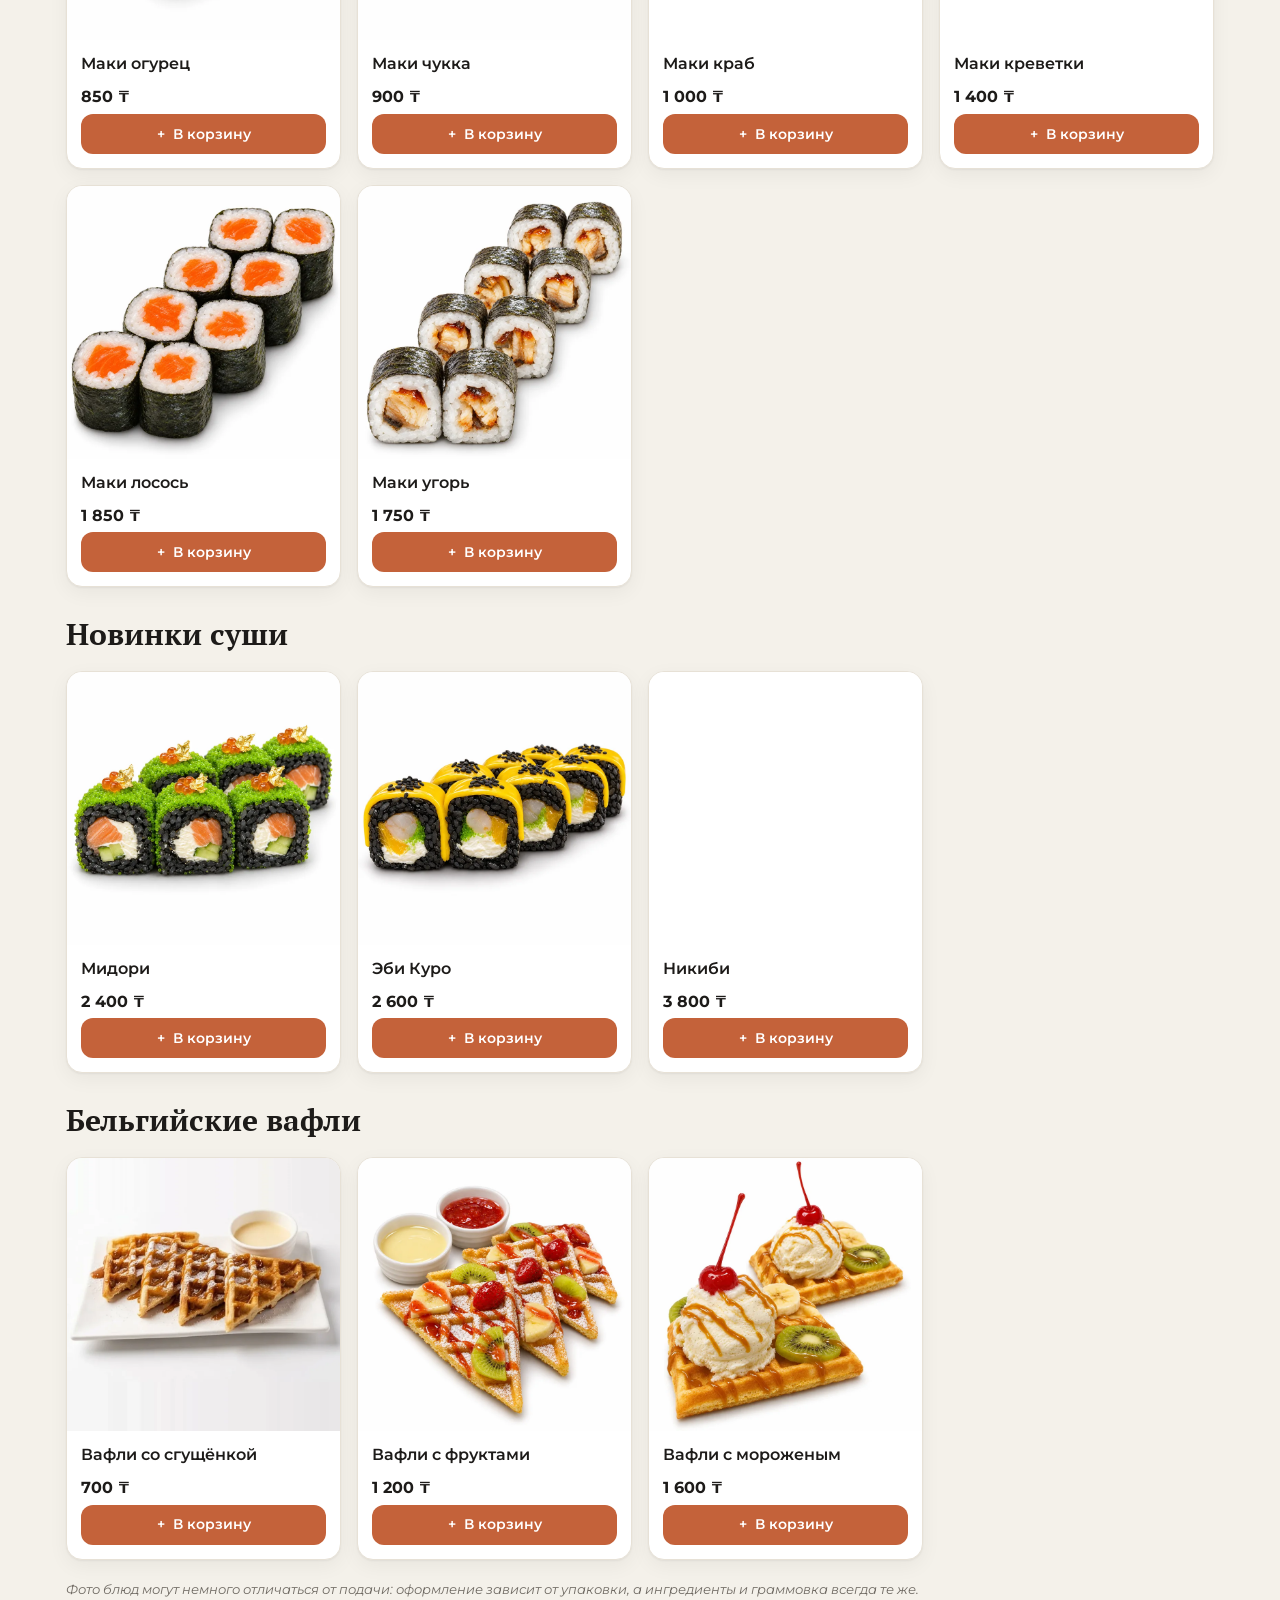
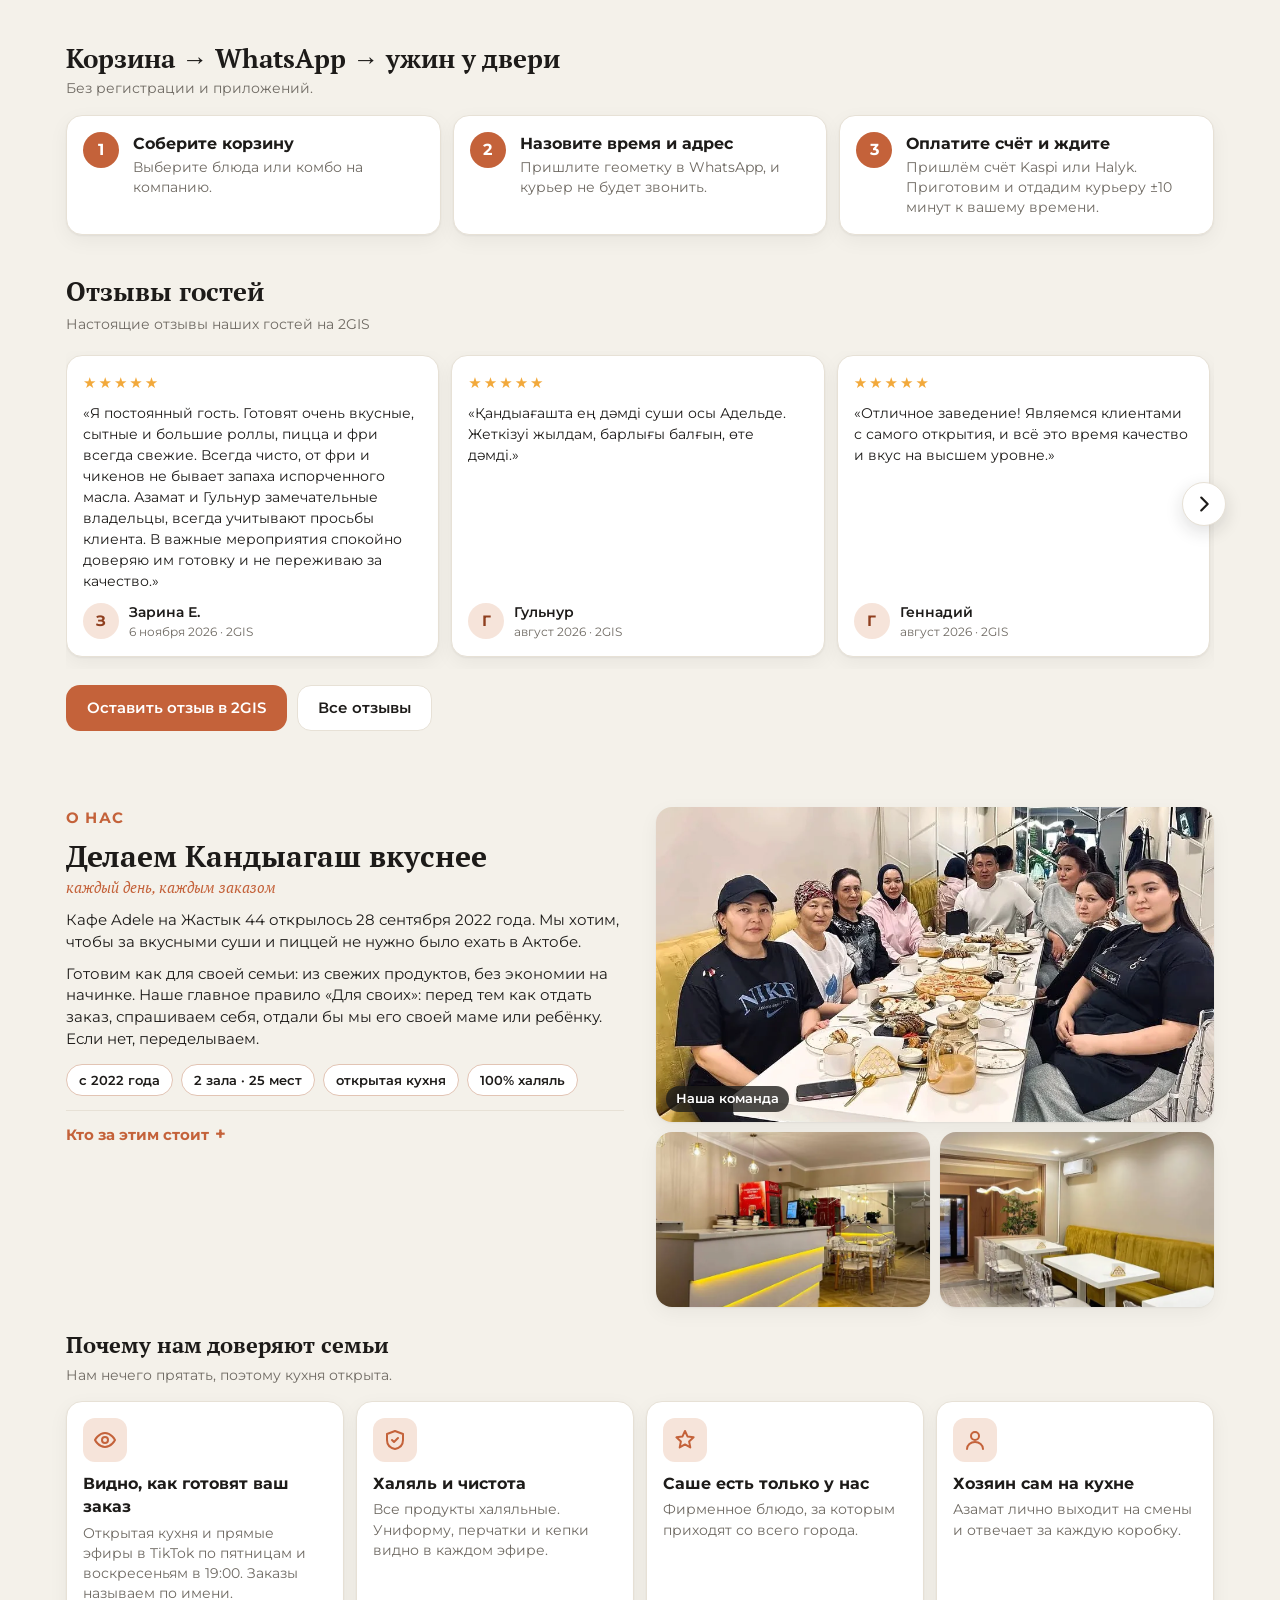
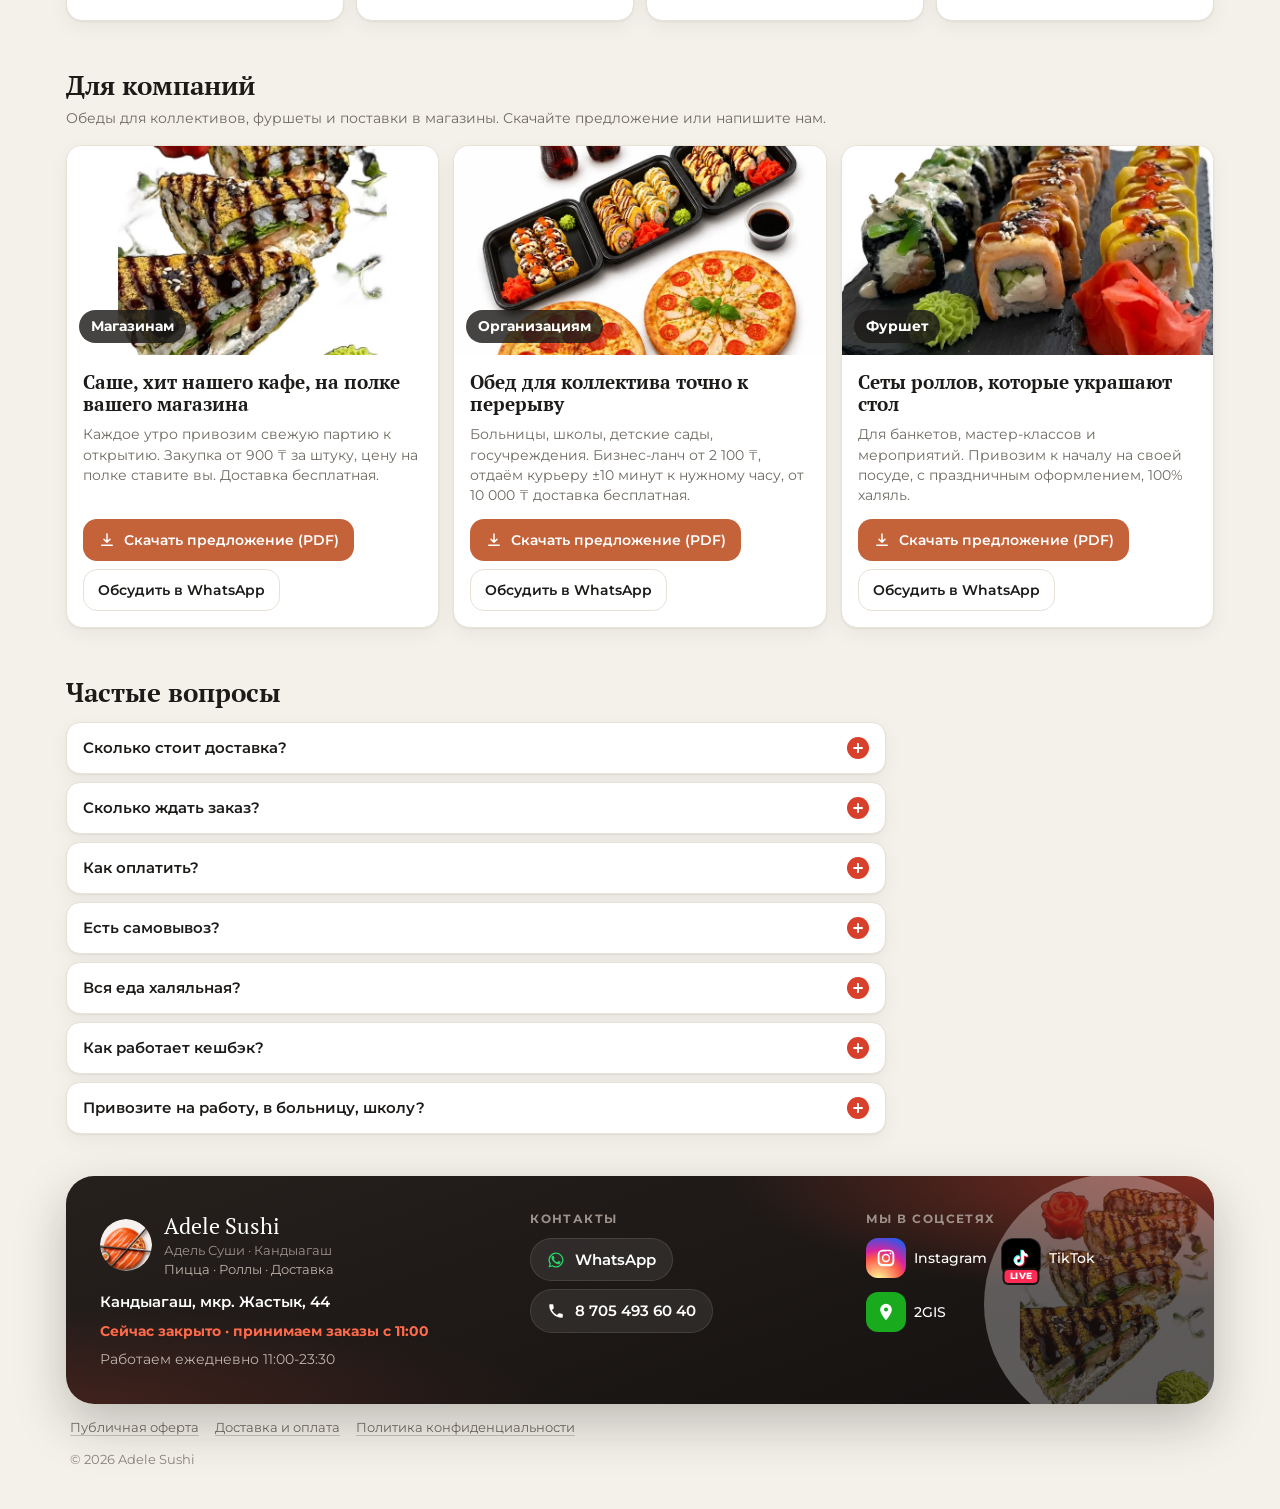
==== commit 4dfbc2f4: "Kazakh proofreading of offer, delivery and privacy; readable footer doc links" ====
--- a/index.html
+++ b/index.html
@@ -47,19 +47,19 @@
     "sameAs": ["https://www.instagram.com/adele_sushi.knd", "https://www.tiktok.com/@adele_sushi.knd", "https://2gis.kz/aktobe/firm/70000001089008140"]
   }
   </script>
-  <link rel="icon" type="image/png" href="img/favicon.png?v=34">
+  <link rel="icon" type="image/png" href="img/favicon.png?v=35">
   <link rel="apple-touch-icon" href="img/apple-touch-icon.png">
   <link rel="preconnect" href="https://fonts.googleapis.com">
   <link rel="preconnect" href="https://fonts.gstatic.com" crossorigin>
   <link href="https://fonts.googleapis.com/css2?family=Montserrat:wght@400;500;600;700&family=PT+Serif:wght@700&display=swap" rel="stylesheet">
-  <link rel="stylesheet" href="style.css?v=34">
+  <link rel="stylesheet" href="style.css?v=35">
 </head>
 <body>
 
   <header class="header">
     <div class="header__inner container">
       <a href="#top" class="brand" aria-label="Adele Sushi">
-        <img src="img/emblem.png?v=34" alt="" class="brand__logo" width="44" height="44">
+        <img src="img/emblem.png?v=35" alt="" class="brand__logo" width="44" height="44">
         <span class="brand__text">
           <span class="brand__name">Adele</span>
           <span class="brand__sub">SUSHI</span>
@@ -121,7 +121,7 @@
           <a href="#business" class="btn btn--ghost" data-i18n="toBusiness">Для компаний</a>
         </div>
       </div>
-      <img class="hero__logo" src="img/logo.jpg?v=34" alt="Adele Sushi: пицца, роллы, доставка" width="800" height="800">
+      <img class="hero__logo" src="img/logo.jpg?v=35" alt="Adele Sushi: пицца, роллы, доставка" width="800" height="800">
     </section>
 
     <ul class="trust-strip container" aria-label="Почему Adele">
@@ -201,7 +201,7 @@
           </details>
         </div>
         <div class="about__photos">
-          <figure class="about__ph about__ph--big"><img src="img/about/team.webp?v=34" alt="Команда Adele за столом в кафе" loading="lazy" width="960" height="760"><figcaption data-i18n="capTeam">Наша команда</figcaption></figure>
+          <figure class="about__ph about__ph--big"><img src="img/about/team.webp?v=35" alt="Команда Adele за столом в кафе" loading="lazy" width="960" height="760"><figcaption data-i18n="capTeam">Наша команда</figcaption></figure>
           <figure class="about__ph"><img src="img/about/cafe-bar.webp" alt="Бар-касса в кафе Adele" loading="lazy" width="667" height="865"></figure>
           <figure class="about__ph"><img src="img/about/cafe-room.webp" alt="Зал кафе Adele" loading="lazy" width="667" height="868"></figure>
         </div>
@@ -244,7 +244,7 @@
       <div class="footer__card">
         <div class="footer__col footer__about">
           <div class="footer__brandrow">
-            <img src="img/emblem.png?v=34" alt="" width="52" height="52" class="footer__logo">
+            <img src="img/emblem.png?v=35" alt="" width="52" height="52" class="footer__logo">
             <div><p class="footer__brand">Adele Sushi</p><p class="footer__alt">Адель Суши · Кандыагаш</p><p class="footer__tag" data-i18n="tagline">Пицца · Роллы · Доставка</p></div>
           </div>
           <p class="footer__addr" id="footerCity"></p>
@@ -376,7 +376,7 @@
   <div class="overlay" id="navOverlay" hidden></div>
   <aside class="sidenav" id="sideNav" aria-hidden="true" aria-label="Меню сайта">
     <div class="sidenav__head">
-      <img src="img/emblem.png?v=34" alt="" width="40" height="40">
+      <img src="img/emblem.png?v=35" alt="" width="40" height="40">
       <b>Adele Sushi</b>
       <button class="icon-btn" id="navClose" type="button" aria-label="Закрыть">
         <svg viewBox="0 0 24 24" width="22" height="22" aria-hidden="true"><path stroke="currentColor" stroke-width="2" stroke-linecap="round" d="M6 6l12 12M18 6 6 18"/></svg>
@@ -423,8 +423,8 @@
 
   <div class="toast" id="toast" role="status" aria-live="polite"></div>
 
-  <script src="js/config.js?v=34"></script>
-  <script src="js/menu.js?v=34"></script>
-  <script src="js/app.js?v=34"></script>
+  <script src="js/config.js?v=35"></script>
+  <script src="js/menu.js?v=35"></script>
+  <script src="js/app.js?v=35"></script>
 </body>
 </html>
--- a/style.css
+++ b/style.css
@@ -978,8 +978,8 @@
 
 /* Ссылки на документы в футере и согласие под кнопкой заказа (главная) */
 .footer__legal { display: flex; flex-wrap: wrap; gap: 6px 16px; margin: 14px 4px 0; font-size: 13px; }
-.footer__legal a { color: #b9b1a7; text-decoration: none; }
-.footer__legal a:hover { color: #fff; text-decoration: underline; }
+.footer__legal a { color: var(--muted); text-decoration: underline; text-underline-offset: 3px; text-decoration-color: rgba(111, 106, 99, .35); }
+.footer__legal a:hover { color: var(--ink); text-decoration-color: currentColor; }
 .consent { color: var(--muted); font-size: 12px; line-height: 1.45; margin: 10px 2px 0; text-align: center; }
 .consent a { color: var(--ink); text-decoration: underline; }
 .night-note {
